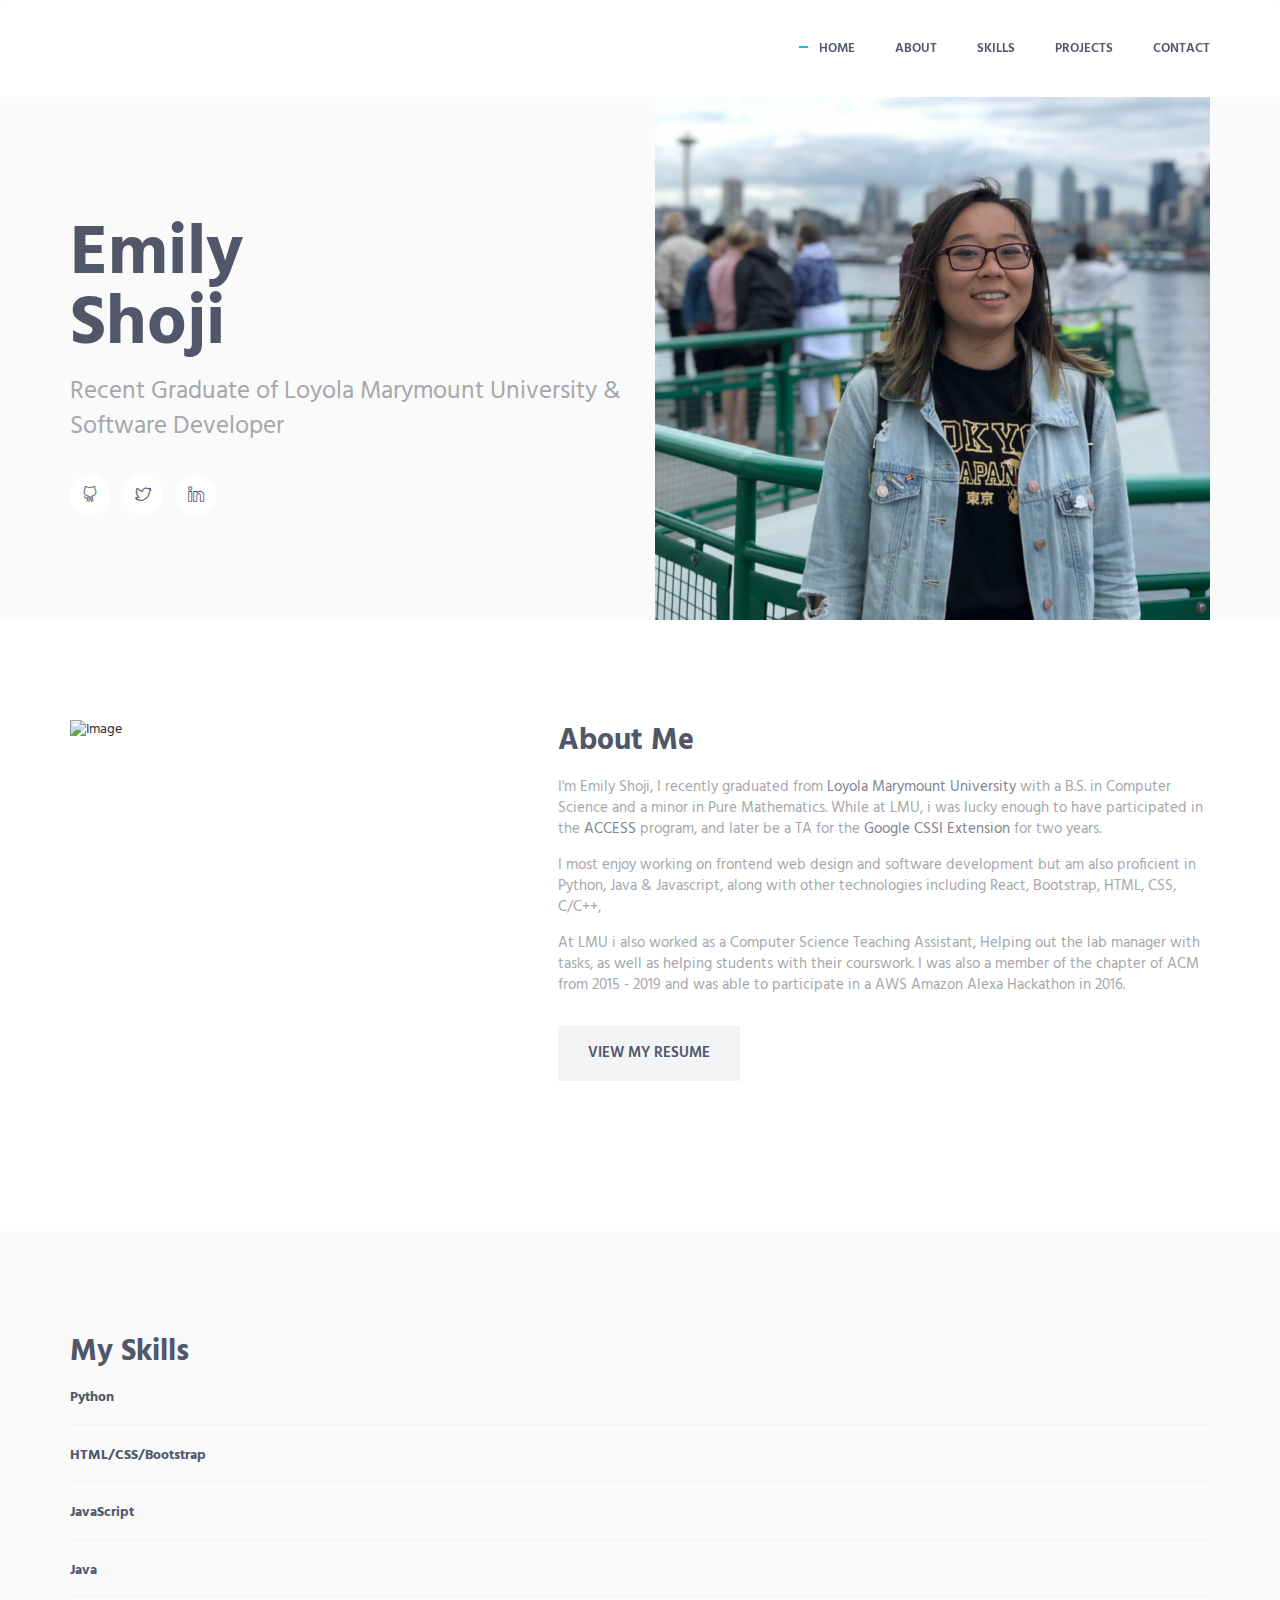
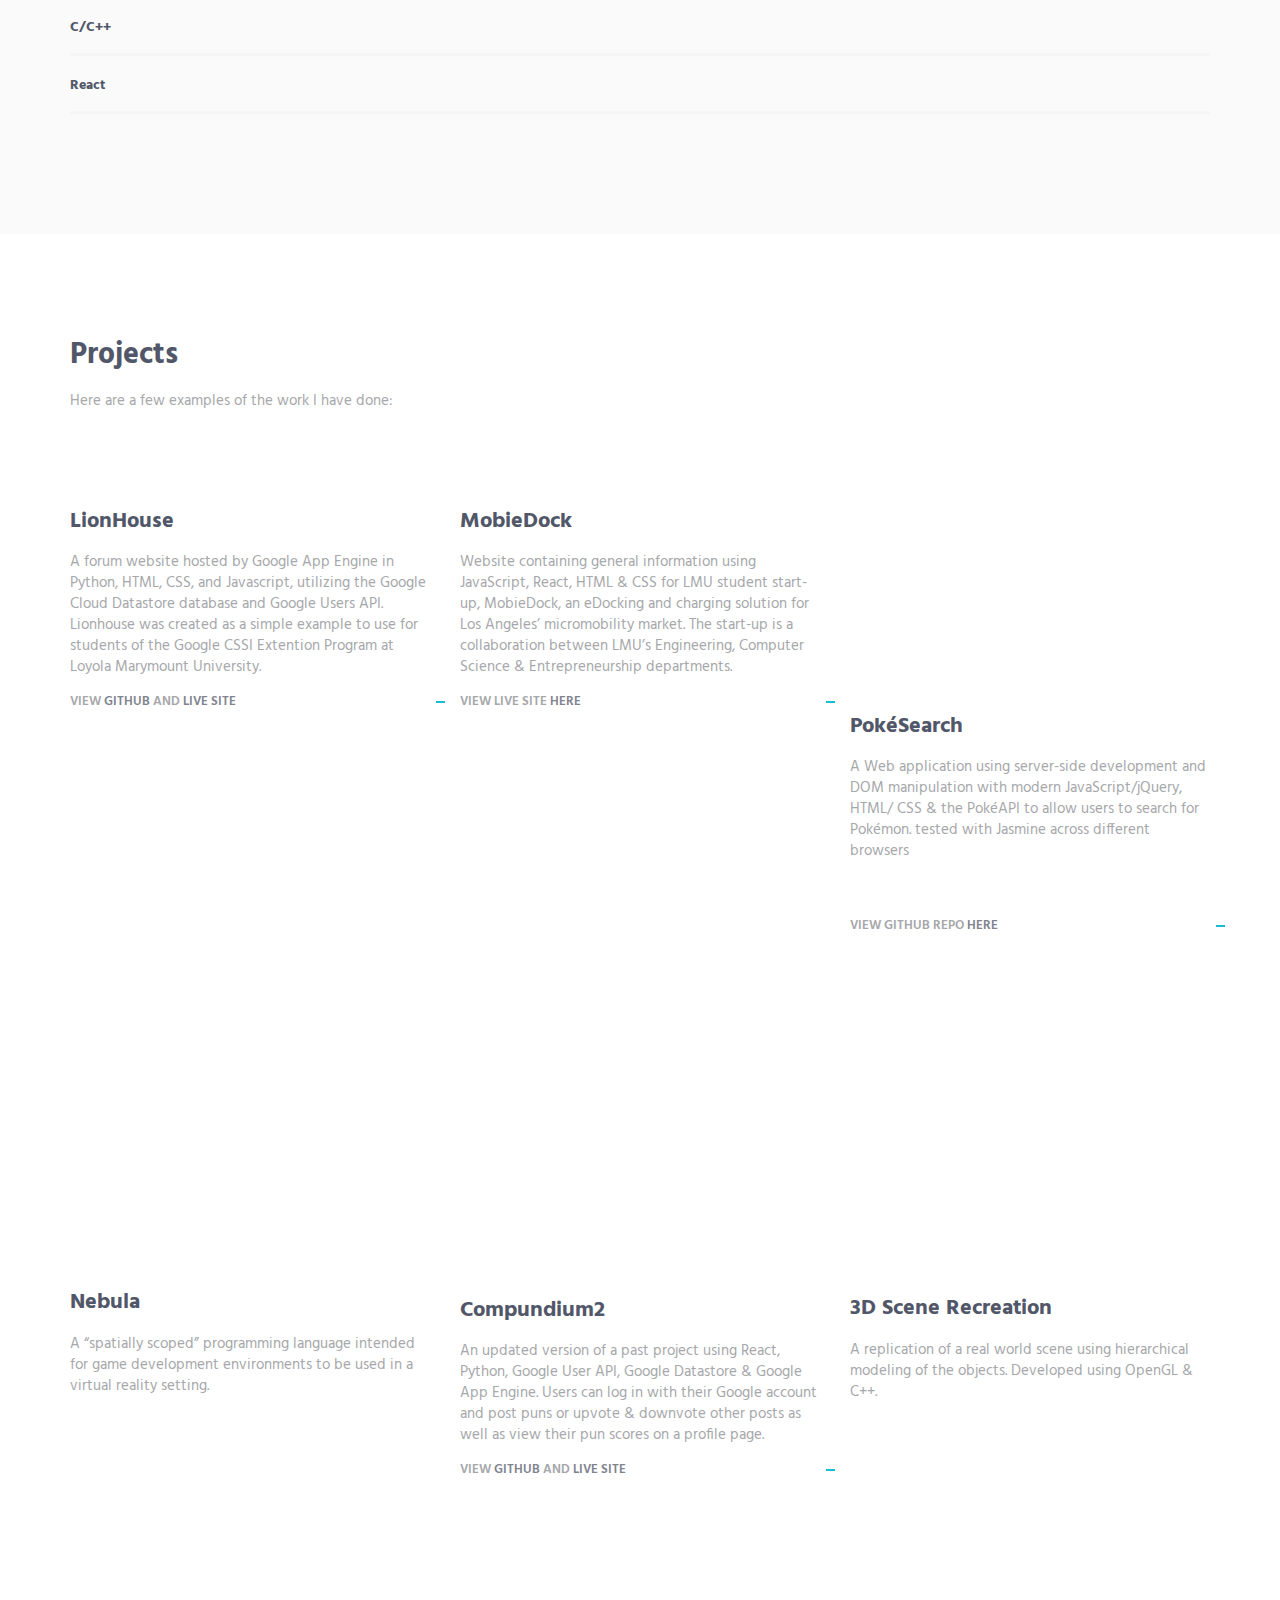
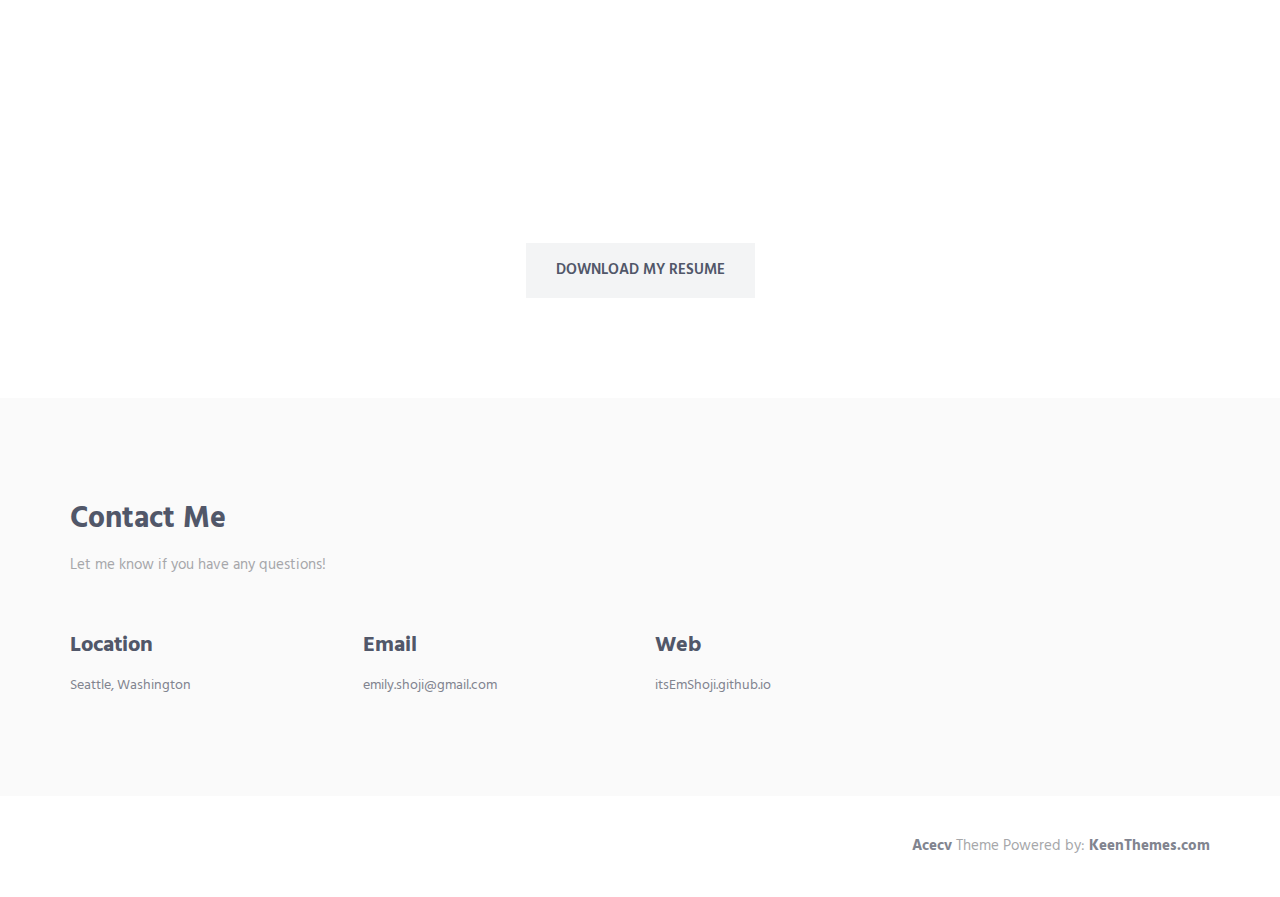
==== index.html @ 00ce8e26 "updates" ====
<!DOCTYPE html>
<!-- ==============================
    Project:        Metronic "Acecv" Frontend Freebie - Responsive HTML Template Based On Twitter Bootstrap 3.3.4
    Version:        1.0
    Author:         KeenThemes
    Primary use:    Corporate, Business Themes.
    Email:          support@keenthemes.com
    Follow:         http://www.twitter.com/keenthemes
    Like:           http://www.facebook.com/keenthemes
    Website:        http://www.keenthemes.com
    Premium:        Premium Metronic Admin Theme: http://themeforest.net/item/metronic-responsive-admin-dashboard-template/4021469?ref=keenthemes
================================== -->
<html lang="en" class="no-js">
    <!-- BEGIN HEAD -->
    <head>
        <meta charset="utf-8"/>
        <title>Emily Shoji</title>
        <meta http-equiv="X-UA-Compatible" content="IE=edge">
        <meta content="width=device-width, initial-scale=1" name="viewport"/>
        <meta content="" name="description"/>
        <meta content="" name="author"/>

        <!-- GLOBAL MANDATORY STYLES -->
        <link href="http://fonts.googleapis.com/css?family=Hind:300,400,500,600,700" rel="stylesheet" type="text/css">
        <link href="vendor/simple-line-icons/css/simple-line-icons.css" rel="stylesheet" type="text/css"/>
        <link href="vendor/bootstrap/css/bootstrap.min.css" rel="stylesheet" type="text/css"/>

        <script src="https://code.jquery.com/jquery-3.3.1.slim.min.js" integrity="sha384-q8i/X+965DzO0rT7abK41JStQIAqVgRVzpbzo5smXKp4YfRvH+8abtTE1Pi6jizo" crossorigin="anonymous"></script>
        <script src="https://cdnjs.cloudflare.com/ajax/libs/popper.js/1.14.7/umd/popper.min.js" integrity="sha384-UO2eT0CpHqdSJQ6hJty5KVphtPhzWj9WO1clHTMGa3JDZwrnQq4sF86dIHNDz0W1" crossorigin="anonymous"></script>
        <script src="https://stackpath.bootstrapcdn.com/bootstrap/4.3.1/js/bootstrap.min.js" integrity="sha384-JjSmVgyd0p3pXB1rRibZUAYoIIy6OrQ6VrjIEaFf/nJGzIxFDsf4x0xIM+B07jRM" crossorigin="anonymous"></script>

        <!-- PAGE LEVEL PLUGIN STYLES -->
        <link href="css/animate.css" rel="stylesheet">
        <link href="vendor/swiper/css/swiper.min.css" rel="stylesheet" type="text/css"/>

        <!-- THEME STYLES -->
        <link href="css/layout.min.css" rel="stylesheet" type="text/css"/>

        <!-- Favicon -->
        <link rel="shortcut icon" href="favicon.ico"/>
    </head>
    <!-- END HEAD -->

    <!-- BODY -->
    <body id="body" data-spy="scroll" data-target=".header">

        <!--========== HEADER ==========-->
        <header class="header navbar-fixed-top">
            <!-- Navbar -->
            <nav class="navbar" role="navigation">
                <div class="container">
                    <!-- Brand and toggle get grouped for better mobile display -->
                    <div class="menu-container js_nav-item">
                        <button type="button" class="navbar-toggle" data-toggle="collapse" data-target=".nav-collapse">
                            <span class="sr-only">Toggle navigation</span>
                            <span class="toggle-icon"></span>
                        </button>

                        <!-- Logo -->
                        <div class="logo">
                            <a class="logo-wrap" href="#body">
                            </a>
                        </div>
                        <!-- End Logo -->
                    </div>

                    <!-- Collect the nav links, forms, and other content for toggling -->
                    <div class="collapse navbar-collapse nav-collapse">
                        <div class="menu-container">
                            <ul class="nav navbar-nav navbar-nav-right">
                                <li class="js_nav-item nav-item"><a class="nav-item-child nav-item-hover" href="#body">Home</a></li>
                                <li class="js_nav-item nav-item"><a class="nav-item-child nav-item-hover" href="#about">About</a></li>
                                <li class="js_nav-item nav-item"><a class="nav-item-child nav-item-hover" href="#experience">Skills</a></li>
                                <li class="js_nav-item nav-item"><a class="nav-item-child nav-item-hover" href="#work">Projects</a></li>
                                <li class="js_nav-item nav-item"><a class="nav-item-child nav-item-hover" href="#contact">Contact</a></li>
                            </ul>
                        </div>
                    </div>
                    <!-- End Navbar Collapse -->
                </div>
            </nav>
            <!-- Navbar -->
        </header>
        <!--========== END HEADER ==========-->

        <!--========== SLIDER ==========-->
        <div class="promo-block">
            <div class="container">
                <div class="row">
                    <div class="col-sm-6 sm-margin-b-60">
                        <div class="margin-b-30">
                            <h1 class="promo-block-title">Emily <br/> Shoji</h1>
                            <p class="promo-block-text">Recent Graduate of Loyola Marymount University & Software Developer</p>
                        </div>
                        <ul class="list-inline">
                            <li><a href="https://github.com/itsEmShoji" class="social-icons"><i class="icon-social-github"></i></a></li>
                            <li><a href="https://twitter.com/itsEmShoji" class="social-icons"><i class="icon-social-twitter"></i></a></li>
                            <li><a href="https://linkedin.com/in/emily-shoji" class="social-icons"><i class="icon-social-linkedin"></i></a></li>
                        </ul>
                    </div>
                    <div class="col-sm-6">
                        <div class="promo-block-img-wrap">
                            <img class="promo-block-img img-responsive" src="img/IMG_3393.jpeg" align="Avatar">
                        </div>
                    </div>
                </div>
                <!--// end row -->
            </div>
        </div>
        <!--========== SLIDER ==========-->

        <!--========== PAGE LAYOUT ==========-->
        <!-- About -->
        <div id="about">
            <div class="container content-lg">
                <div class="row">
                    <div class="col-sm-5 sm-margin-b-60">
                        <img class="full-width img-responsive" src="img/IMG_4955.jpg" alt="Image">
                    </div>
                    <div class="col-sm-7">
                        <div class="section margin-b-50">
                            <div class="margin-b-50">
                                <div class="margin-b-30">
                                    <h2>About Me</h2>
                                    <p>I'm Emily Shoji, I recently graduated from <a href="https://www.lmu.edu/">Loyola Marymount University</a> with a B.S. in Computer Science and a minor in Pure Mathematics. While at LMU, i was lucky enough to have participated in the <a href="https://cse.lmu.edu/centerforstudentsuccess/first-yearlearningcommunities/access/">ACCESS</a> program, and later be a TA for the <a href="https://cse.lmu.edu/centerforstudentsuccess/first-yearlearningcommunities/cssi/">Google CSSI Extension</a> for two years. </p>
                                    <p>I most enjoy working on frontend web design and software development but am also proficient in Python, Java & Javascript, along with other technologies including React, Bootstrap, HTML, CSS, C/C++, </p>
                                    <p>At LMU i also worked as a Computer Science Teaching Assistant, Helping out the lab manager with tasks, as well as helping students with their courswork. I was also a member of the chapter of ACM from 2015 - 2019 and was able to participate in a AWS Amazon Alexa Hackathon in 2016.</p>
                                </div>
                                <a href="/EmilyShojiResume9:29.pdf" class="btn-theme btn-theme-md btn-default-bg text-uppercase">View My Resume</a>
                            </div>
                        </div>
                        <!-- End Progress Box -->
                    </div>
                </div>
                <!--// end row -->
            </div>
        </div>
        <!-- End About -->

        <!-- Experience -->
        <div id="experience">
            <div class="bg-color-sky-light" data-auto-height="true">
                <div class="container content-lg">

                        <h2>My Skills</h2>
                        <!-- Progress Box -->
                        <div class="progress-box">
                            <h5>Python <span class="color-heading pull-right"></span></h5>
                            <div class="progress">
                                <div class="progress-bar bg-color-base" role="progressbar" data-width="96"></div>
                            </div>
                        </div>
                        <div class="progress-box">
                            <h5>HTML/CSS/Bootstrap<span class="color-heading pull-right"></span></h5>
                            <div class="progress">
                                <div class="progress-bar bg-color-base" role="progressbar" data-width="96"></div>
                            </div>
                        </div>
                        <div class="progress-box">
                            <h5>JavaScript <span class="color-heading pull-right"></span></h5>
                            <div class="progress">
                                <div class="progress-bar bg-color-base" role="progressbar" data-width="90"></div>
                            </div>
                        </div>
                        <div class="progress-box">
                            <h5>Java <span class="color-heading pull-right"></span></h5>
                            <div class="progress">
                                <div class="progress-bar bg-color-base" role="progressbar" data-width="85"></div>
                            </div>
                        </div>
                        <div class="progress-box">
                            <h5>C/C++ <span class="color-heading pull-right"></span></h5>
                            <div class="progress">
                                <div class="progress-bar bg-color-base" role="progressbar" data-width="70"></div>
                            </div>
                        </div>
                        <div class="progress-box">
                            <h5>React<span class="color-heading pull-right"></span></h5>
                            <div class="progress">
                                <div class="progress-bar bg-color-base" role="progressbar" data-width="77"></div>
                            </div>
                        </div>
                    <!-- <div class="row row-space-2 margin-b-4">
                        <div class="col-md-3 col-sm-6 md-margin-b-4">
                            <div class="service" data-height="height">
                                <div class="service-element">
                                    <i class="service-icon icon-mustache"></i>
                                </div>
                                <div class="service-info">
                                    <h3>Illustrator</h3>
                                    <p class="margin-b-5">Lorem ipsum dolor amet consectetur ut consequat siad esqudiat dolor</p>
                                </div>
                                <a href="#" class="content-wrapper-link"></a>    
                            </div>
                        </div>
                        <div class="col-md-3 col-sm-6 md-margin-b-4">
                            <div class="service bg-color-base wow zoomIn" data-height="height" data-wow-duration=".3" data-wow-delay=".1s">
                                <div class="service-element">
                                    <i class="service-icon color-white icon-screen-tablet"></i>
                                </div>
                                <div class="service-info">
                                    <h3 class="color-white">Graphic Design</h3>
                                    <p class="color-white margin-b-5">Lorem ipsum dolor amet consectetur ut consequat siad esqudiat dolor</p>
                                </div>
                                <a href="#" class="content-wrapper-link"></a>    
                            </div>
                        </div>
                        <div class="col-md-3 col-sm-6 sm-margin-b-4">
                            <div class="service" data-height="height">
                                <div class="service-element">
                                    <i class="service-icon icon-chemistry"></i>
                                </div>
                                <div class="service-info">
                                    <h3>Photoshop</h3>
                                    <p class="margin-b-5">Lorem ipsum dolor amet consectetur ut consequat siad esqudiat dolor</p>
                                </div>
                                <a href="#" class="content-wrapper-link"></a>    
                            </div>
                        </div>
                        <div class="col-md-3 col-sm-6">
                            <div class="service" data-height="height">
                                <div class="service-element">
                                    <i class="service-icon icon-badge"></i>
                                </div>
                                <div class="service-info">
                                    <h3>Sketch</h3>
                                    <p class="margin-b-5">Lorem ipsum dolor amet consectetur ut consequat siad esqudiat dolor</p>
                                </div>
                                <a href="#" class="content-wrapper-link"></a>    
                            </div>
                        </div>
                    </div> -->
                    <!--// end row -->
                </div>
            </div>
        </div>
        <!-- End Experience -->

        <!-- Work -->
        <div id="work">
            <div class="container content-lg">
                <div class="row margin-b-40">
                    <div class="col-sm-6">
                        <h2>Projects</h2>
                        <p>Here are a few examples of the work I have done:</p>
                    </div>
                </div>
                <!--// end row -->

                <div class="row">
                    <!-- Latest Products -->
                    <div class="col-sm-4 sm-margin-b-50">
                        <div class="margin-b-20">
                            <div class="wow zoomIn" data-wow-duration=".3" data-wow-delay=".1s">
                                <img class="img-responsive" src="img/portfolio/lionhouse1.png" alt="Latest Products Image">
                            </div>
                        </div>
                        <h4><a href="https://lionhouse-lmu.appspot.com/">LionHouse</a> <span class="text-uppercase margin-l-20"></span></h4>
                        <p> A forum website hosted by Google App Engine in Python, HTML, CSS, and Javascript, utilizing the Google Cloud Datastore database and Google Users API. Lionhouse was created as a simple example to use for students of the Google CSSI Extention Program
                                at Loyola Marymount University.</p>
                                <p class="link">View <a href="https://github.com/CapnSquirrel/LionHouse">Github</a> and <a href="https://lionhouse-lmu.appspot.com/">live site</a></p> <br>
                        <!-- <a class="link" href="#">Read More</a> -->
                    </div>
                    <!-- End Latest Products -->

                    <!-- Latest Products -->
                    <div class="col-sm-4 sm-margin-b-50">
                        <div class="margin-b-20">
                            <div class="wow zoomIn" data-wow-duration=".3" data-wow-delay=".1s">
                                <img class="img-responsive" src="img/portfolio/mobiedock.png" alt="Latest Products Image">
                            </div>
                        </div>
                        <h4><a href="https://mobiedock.com">MobieDock</a> <span class="text-uppercase margin-l-20"></span></h4>
                        <p>Website containing general information using JavaScript, React, HTML & CSS for LMU student start-up, MobieDock, an eDocking and charging solution for Los Angeles’ micromobility market. The start-up is a collaboration between LMU’s Engineering, Computer Science & Entrepreneurship departments.</p>
                        <p class="link">View live site<a href="https://mobiedock.com"> here</a></p>
                        <!-- <a class="link" href="#">Read More</a> -->
                    </div>
                    <!-- End Latest Products -->

                    <!-- Latest Products -->
                    <div class="col-sm-4 sm-margin-b-50">
                        <div class="margin-b-20">
                            <div class="wow zoomIn" data-wow-duration=".3" data-wow-delay=".1s">
                                <img class="img-responsive" src="img/portfolio/pokeapi.png" alt="Latest Products Image">
                            </div>
                        </div>
                        <h4><a href="#">PokéSearch</a> <span class="text-uppercase margin-l-20"></span></h4>
                        <p> A Web application using server-side development and DOM manipulation with modern JavaScript/jQuery, HTML/ CSS & the PokéAPI to allow users to search for Pokémon. tested with Jasmine across different browsers</p>
                        <br><br>
                        <p class="link">View Github repo<a href="https://github.com/itsEmShoji/pokeAPI-frontend"> here</a></p> <br>
                        <!-- <a class="link" href="#">Read More</a> -->
                    </div>
                    <!-- End Latest Products -->
                </div>
                <!--// end row -->
                <br>
                <div class="row">
                        <!-- Latest Products -->
                        <div class="col-sm-4 sm-margin-b-50">
                            <div class="margin-b-20">
                                <div class="wow zoomIn" data-wow-duration=".3" data-wow-delay=".1s">
                                    <img class="img-responsive" src="img/portfolio/Nebula-logo-small.png" alt="Latest Products Image" width="700px">
                                </div>
                            </div>
                            <br>
                            <h4><a href="https://nebulalang.github.io/">Nebula</a> <span class="text-uppercase margin-l-20"></span></h4>
                            <p>A “spatially scoped” programming language intended for game development environments to be used in a virtual reality setting.</p>
                            <!-- <a class="link" href="#">Read More</a> -->
                        </div>
                        <!-- End Latest Products -->
                       
                        <!-- Latest Products -->
                        <div class="col-sm-4 sm-margin-b-50">
                            <div class="margin-b-20">
                                <div class="wow zoomIn" data-wow-duration=".3" data-wow-delay=".1s">
                                    <img class="img-responsive" src="img/portfolio/compundium2.png" alt="Latest Products Image">
                                </div>
                            </div>
                            <br><br><br>
                            <h4><a href="https://compundium2.appspot.com/">Compundium2</a> <span class="text-uppercase margin-l-20"></span></h4>
                            <p>An updated version of a past project using React, Python, Google User API, Google Datastore & Google App Engine. Users can log in with their Google account and post puns or upvote & downvote other posts as well as view their pun scores on a profile page.</p>
                            <p class="link">View <a href="https://github.com/itsEmShoji/compundium2.0">Github</a> and <a href="https://compundium2.appspot.com/">live site</a></p> <br>

                            <!-- <a class="link" href="#">Read More</a> -->
                        </div>
                        <!-- End Latest Products -->
    
                        <!-- Latest Products -->
                        <div class="col-sm-4 sm-margin-b-50">
                            <div class="margin-b-20">
                                <div class="wow zoomIn" data-wow-duration=".3" data-wow-delay=".1s">
                                    <img class="img-responsive" src="img/portfolio/OpenGLRoom.gif" alt="Latest Products Image" height="500px">
                                </div>
                            </div>
                            <h4>3D Scene Recreation <span class="text-uppercase margin-l-20"></span></h4>
                            <p>A replication of a real world scene using hierarchical modeling of the objects. Developed using OpenGL & C++.</p>
                            <!-- <a class="link" href="#">Read More</a> -->
                        </div>
                        <!-- End Latest Products -->
                    </div>
                    <!--// end row -->
    

                
            </div>
        </div>
        <!-- End Work -->


        <!-- Promo Banner -->
        <div class="promo-banner parallax-window" data-parallax="scroll" data-image-src="img/koi.jpg">
            <div class="container-sm content-lg">
                <h2 class="promo-banner-title">Currently Job Searching</h2>
                <p class="promo-banner-text">I'm currently searching for a software developer or front-end developer position on the west coast!</p>
                <a href="itsEmShoji.github.io/EmilyShojiResume9:29.pdf" class="btn-theme btn-theme-md btn-default-bg text-uppercase">Download my Resume</a>
              </div>
        </div>
        <!-- End Promo Banner -->
            
        <!-- Contact -->
        <div id="contact">
            <div class="bg-color-sky-light">
                <div class="container content-lg">
                    <div class="row margin-b-40">
                        <div class="col-sm-6">
                           <h2>Contact Me</h2>
                            <p>Let me know if you have any questions!</p>
                        </div>
                    </div>
                    <!--// end row -->

                    <div class="row">
                        <div class="col-md-3 col-xs-6 md-margin-b-30">
                            <h4>Location</h4>
                            <a href="#">Seattle, Washington</a>
                        </div>
                        <div class="col-md-3 col-xs-6">
                            <h4>Email</h4>
                            <a href="mailto:emily.shoji@gmail.com">emily.shoji@gmail.com</a>
                        </div>
                        <div class="col-md-3 col-xs-6">
                            <h4>Web</h4>
                            <a href="https://itsEmShoji.github.io">itsEmShoji.github.io</a>
                        </div>
                    </div>
                    <!--// end row -->
                </div>
            </div>
        </div>
        <!-- End Contact -->
        <!--========== END PAGE LAYOUT ==========-->

        <!--========== FOOTER ==========-->
        <footer class="footer">
            <div class="content container">
                <div class="row">
                    <div class="col-xs-6">
                    </div>
                    <div class="col-xs-6 text-right sm-text-left">
                        <p class="margin-b-0"><a class="fweight-700" href="http://keenthemes.com/preview/acecv/">Acecv</a> Theme Powered by: <a class="fweight-700" href="http://www.keenthemes.com/">KeenThemes.com</a></p>
                    </div>
                </div>
                <!--// end row -->
            </div>
        </footer>
        <!--========== END FOOTER ==========-->

        <!-- Back To Top -->
        <a href="javascript:void(0);" class="js-back-to-top back-to-top">Top</a>

        <!-- JAVASCRIPTS(Load javascripts at bottom, this will reduce page load time) -->
        <!-- CORE PLUGINS -->
        <script src="vendor/jquery.min.js" type="text/javascript"></script>
        <script src="vendor/jquery-migrate.min.js" type="text/javascript"></script>
        <script src="vendor/bootstrap/js/bootstrap.min.js" type="text/javascript"></script>

        <!-- PAGE LEVEL PLUGINS -->
        <script src="vendor/jquery.easing.js" type="text/javascript"></script>
        <script src="vendor/jquery.back-to-top.js" type="text/javascript"></script>
        <script src="vendor/jquery.smooth-scroll.js" type="text/javascript"></script>
        <script src="vendor/jquery.wow.min.js" type="text/javascript"></script>
        <script src="vendor/jquery.parallax.min.js" type="text/javascript"></script>
        <script src="vendor/jquery.appear.js" type="text/javascript"></script>
        <script src="vendor/swiper/js/swiper.jquery.min.js" type="text/javascript"></script>

        <!-- PAGE LEVEL SCRIPTS -->
        <script src="js/layout.min.js" type="text/javascript"></script>
        <script src="js/components/progress-bar.min.js" type="text/javascript"></script>
        <script src="js/components/swiper.min.js" type="text/javascript"></script>
        <script src="js/components/wow.min.js" type="text/javascript"></script>

    </body>
    <!-- END BODY -->
</html>
---- vendor/simple-line-icons/css/simple-line-icons.css ----
@font-face {
  font-family: 'simple-line-icons';
  src: url('../fonts/Simple-Line-Icons.eot?v=2.3.2');
  src: url('../fonts/Simple-Line-Icons.eot?v=2.3.2#iefix') format('embedded-opentype'), url('../fonts/Simple-Line-Icons.woff2?v=2.3.2') format('woff2'), url('../fonts/Simple-Line-Icons.ttf?v=2.3.2') format('truetype'), url('../fonts/Simple-Line-Icons.woff?v=2.3.2') format('woff'), url('../fonts/Simple-Line-Icons.svg?v=2.3.2#simple-line-icons') format('svg');
  font-weight: normal;
  font-style: normal;
}
/*
 Use the following CSS code if you want to have a class per icon.
 Instead of a list of all class selectors, you can use the generic [class*="icon-"] selector, but it's slower:
*/
.icon-user,
.icon-people,
.icon-user-female,
.icon-user-follow,
.icon-user-following,
.icon-user-unfollow,
.icon-login,
.icon-logout,
.icon-emotsmile,
.icon-phone,
.icon-call-end,
.icon-call-in,
.icon-call-out,
.icon-map,
.icon-location-pin,
.icon-direction,
.icon-directions,
.icon-compass,
.icon-layers,
.icon-menu,
.icon-list,
.icon-options-vertical,
.icon-options,
.icon-arrow-down,
.icon-arrow-left,
.icon-arrow-right,
.icon-arrow-up,
.icon-arrow-up-circle,
.icon-arrow-left-circle,
.icon-arrow-right-circle,
.icon-arrow-down-circle,
.icon-check,
.icon-clock,
.icon-plus,
.icon-minus,
.icon-close,
.icon-exclamation,
.icon-organization,
.icon-trophy,
.icon-screen-smartphone,
.icon-screen-desktop,
.icon-plane,
.icon-notebook,
.icon-mustache,
.icon-mouse,
.icon-magnet,
.icon-energy,
.icon-disc,
.icon-cursor,
.icon-cursor-move,
.icon-crop,
.icon-chemistry,
.icon-speedometer,
.icon-shield,
.icon-screen-tablet,
.icon-magic-wand,
.icon-hourglass,
.icon-graduation,
.icon-ghost,
.icon-game-controller,
.icon-fire,
.icon-eyeglass,
.icon-envelope-open,
.icon-envelope-letter,
.icon-bell,
.icon-badge,
.icon-anchor,
.icon-wallet,
.icon-vector,
.icon-speech,
.icon-puzzle,
.icon-printer,
.icon-present,
.icon-playlist,
.icon-pin,
.icon-picture,
.icon-handbag,
.icon-globe-alt,
.icon-globe,
.icon-folder-alt,
.icon-folder,
.icon-film,
.icon-feed,
.icon-drop,
.icon-drawer,
.icon-docs,
.icon-doc,
.icon-diamond,
.icon-cup,
.icon-calculator,
.icon-bubbles,
.icon-briefcase,
.icon-book-open,
.icon-basket-loaded,
.icon-basket,
.icon-bag,
.icon-action-undo,
.icon-action-redo,
.icon-wrench,
.icon-umbrella,
.icon-trash,
.icon-tag,
.icon-support,
.icon-frame,
.icon-size-fullscreen,
.icon-size-actual,
.icon-shuffle,
.icon-share-alt,
.icon-share,
.icon-rocket,
.icon-question,
.icon-pie-chart,
.icon-pencil,
.icon-note,
.icon-loop,
.icon-home,
.icon-grid,
.icon-graph,
.icon-microphone,
.icon-music-tone-alt,
.icon-music-tone,
.icon-earphones-alt,
.icon-earphones,
.icon-equalizer,
.icon-like,
.icon-dislike,
.icon-control-start,
.icon-control-rewind,
.icon-control-play,
.icon-control-pause,
.icon-control-forward,
.icon-control-end,
.icon-volume-1,
.icon-volume-2,
.icon-volume-off,
.icon-calendar,
.icon-bulb,
.icon-chart,
.icon-ban,
.icon-bubble,
.icon-camrecorder,
.icon-camera,
.icon-cloud-download,
.icon-cloud-upload,
.icon-envelope,
.icon-eye,
.icon-flag,
.icon-heart,
.icon-info,
.icon-key,
.icon-link,
.icon-lock,
.icon-lock-open,
.icon-magnifier,
.icon-magnifier-add,
.icon-magnifier-remove,
.icon-paper-clip,
.icon-paper-plane,
.icon-power,
.icon-refresh,
.icon-reload,
.icon-settings,
.icon-star,
.icon-symbol-female,
.icon-symbol-male,
.icon-target,
.icon-credit-card,
.icon-paypal,
.icon-social-tumblr,
.icon-social-twitter,
.icon-social-facebook,
.icon-social-instagram,
.icon-social-linkedin,
.icon-social-pinterest,
.icon-social-github,
.icon-social-google,
.icon-social-reddit,
.icon-social-skype,
.icon-social-dribbble,
.icon-social-behance,
.icon-social-foursqare,
.icon-social-soundcloud,
.icon-social-spotify,
.icon-social-stumbleupon,
.icon-social-youtube,
.icon-social-dropbox {
  font-family: 'simple-line-icons';
  speak: none;
  font-style: normal;
  font-weight: normal;
  font-variant: normal;
  text-transform: none;
  line-height: 1;
  /* Better Font Rendering =========== */
  -webkit-font-smoothing: antialiased;
  -moz-osx-font-smoothing: grayscale;
}
.icon-user:before {
  content: "\e005";
}
.icon-people:before {
  content: "\e001";
}
.icon-user-female:before {
  content: "\e000";
}
.icon-user-follow:before {
  content: "\e002";
}
.icon-user-following:before {
  content: "\e003";
}
.icon-user-unfollow:before {
  content: "\e004";
}
.icon-login:before {
  content: "\e066";
}
.icon-logout:before {
  content: "\e065";
}
.icon-emotsmile:before {
  content: "\e021";
}
.icon-phone:before {
  content: "\e600";
}
.icon-call-end:before {
  content: "\e048";
}
.icon-call-in:before {
  content: "\e047";
}
.icon-call-out:before {
  content: "\e046";
}
.icon-map:before {
  content: "\e033";
}
.icon-location-pin:before {
  content: "\e096";
}
.icon-direction:before {
  content: "\e042";
}
.icon-directions:before {
  content: "\e041";
}
.icon-compass:before {
  content: "\e045";
}
.icon-layers:before {
  content: "\e034";
}
.icon-menu:before {
  content: "\e601";
}
.icon-list:before {
  content: "\e067";
}
.icon-options-vertical:before {
  content: "\e602";
}
.icon-options:before {
  content: "\e603";
}
.icon-arrow-down:before {
  content: "\e604";
}
.icon-arrow-left:before {
  content: "\e605";
}
.icon-arrow-right:before {
  content: "\e606";
}
.icon-arrow-up:before {
  content: "\e607";
}
.icon-arrow-up-circle:before {
  content: "\e078";
}
.icon-arrow-left-circle:before {
  content: "\e07a";
}
.icon-arrow-right-circle:before {
  content: "\e079";
}
.icon-arrow-down-circle:before {
  content: "\e07b";
}
.icon-check:before {
  content: "\e080";
}
.icon-clock:before {
  content: "\e081";
}
.icon-plus:before {
  content: "\e095";
}
.icon-minus:before {
  content: "\e615";
}
.icon-close:before {
  content: "\e082";
}
.icon-exclamation:before {
  content: "\e617";
}
.icon-organization:before {
  content: "\e616";
}
.icon-trophy:before {
  content: "\e006";
}
.icon-screen-smartphone:before {
  content: "\e010";
}
.icon-screen-desktop:before {
  content: "\e011";
}
.icon-plane:before {
  content: "\e012";
}
.icon-notebook:before {
  content: "\e013";
}
.icon-mustache:before {
  content: "\e014";
}
.icon-mouse:before {
  content: "\e015";
}
.icon-magnet:before {
  content: "\e016";
}
.icon-energy:before {
  content: "\e020";
}
.icon-disc:before {
  content: "\e022";
}
.icon-cursor:before {
  content: "\e06e";
}
.icon-cursor-move:before {
  content: "\e023";
}
.icon-crop:before {
  content: "\e024";
}
.icon-chemistry:before {
  content: "\e026";
}
.icon-speedometer:before {
  content: "\e007";
}
.icon-shield:before {
  content: "\e00e";
}
.icon-screen-tablet:before {
  content: "\e00f";
}
.icon-magic-wand:before {
  content: "\e017";
}
.icon-hourglass:before {
  content: "\e018";
}
.icon-graduation:before {
  content: "\e019";
}
.icon-ghost:before {
  content: "\e01a";
}
.icon-game-controller:before {
  content: "\e01b";
}
.icon-fire:before {
  content: "\e01c";
}
.icon-eyeglass:before {
  content: "\e01d";
}
.icon-envelope-open:before {
  content: "\e01e";
}
.icon-envelope-letter:before {
  content: "\e01f";
}
.icon-bell:before {
  content: "\e027";
}
.icon-badge:before {
  content: "\e028";
}
.icon-anchor:before {
  content: "\e029";
}
.icon-wallet:before {
  content: "\e02a";
}
.icon-vector:before {
  content: "\e02b";
}
.icon-speech:before {
  content: "\e02c";
}
.icon-puzzle:before {
  content: "\e02d";
}
.icon-printer:before {
  content: "\e02e";
}
.icon-present:before {
  content: "\e02f";
}
.icon-playlist:before {
  content: "\e030";
}
.icon-pin:before {
  content: "\e031";
}
.icon-picture:before {
  content: "\e032";
}
.icon-handbag:before {
  content: "\e035";
}
.icon-globe-alt:before {
  content: "\e036";
}
.icon-globe:before {
  content: "\e037";
}
.icon-folder-alt:before {
  content: "\e039";
}
.icon-folder:before {
  content: "\e089";
}
.icon-film:before {
  content: "\e03a";
}
.icon-feed:before {
  content: "\e03b";
}
.icon-drop:before {
  content: "\e03e";
}
.icon-drawer:before {
  content: "\e03f";
}
.icon-docs:before {
  content: "\e040";
}
.icon-doc:before {
  content: "\e085";
}
.icon-diamond:before {
  content: "\e043";
}
.icon-cup:before {
  content: "\e044";
}
.icon-calculator:before {
  content: "\e049";
}
.icon-bubbles:before {
  content: "\e04a";
}
.icon-briefcase:before {
  content: "\e04b";
}
.icon-book-open:before {
  content: "\e04c";
}
.icon-basket-loaded:before {
  content: "\e04d";
}
.icon-basket:before {
  content: "\e04e";
}
.icon-bag:before {
  content: "\e04f";
}
.icon-action-undo:before {
  content: "\e050";
}
.icon-action-redo:before {
  content: "\e051";
}
.icon-wrench:before {
  content: "\e052";
}
.icon-umbrella:before {
  content: "\e053";
}
.icon-trash:before {
  content: "\e054";
}
.icon-tag:before {
  content: "\e055";
}
.icon-support:before {
  content: "\e056";
}
.icon-frame:before {
  content: "\e038";
}
.icon-size-fullscreen:before {
  content: "\e057";
}
.icon-size-actual:before {
  content: "\e058";
}
.icon-shuffle:before {
  content: "\e059";
}
.icon-share-alt:before {
  content: "\e05a";
}
.icon-share:before {
  content: "\e05b";
}
.icon-rocket:before {
  content: "\e05c";
}
.icon-question:before {
  content: "\e05d";
}
.icon-pie-chart:before {
  content: "\e05e";
}
.icon-pencil:before {
  content: "\e05f";
}
.icon-note:before {
  content: "\e060";
}
.icon-loop:before {
  content: "\e064";
}
.icon-home:before {
  content: "\e069";
}
.icon-grid:before {
  content: "\e06a";
}
.icon-graph:before {
  content: "\e06b";
}
.icon-microphone:before {
  content: "\e063";
}
.icon-music-tone-alt:before {
  content: "\e061";
}
.icon-music-tone:before {
  content: "\e062";
}
.icon-earphones-alt:before {
  content: "\e03c";
}
.icon-earphones:before {
  content: "\e03d";
}
.icon-equalizer:before {
  content: "\e06c";
}
.icon-like:before {
  content: "\e068";
}
.icon-dislike:before {
  content: "\e06d";
}
.icon-control-start:before {
  content: "\e06f";
}
.icon-control-rewind:before {
  content: "\e070";
}
.icon-control-play:before {
  content: "\e071";
}
.icon-control-pause:before {
  content: "\e072";
}
.icon-control-forward:before {
  content: "\e073";
}
.icon-control-end:before {
  content: "\e074";
}
.icon-volume-1:before {
  content: "\e09f";
}
.icon-volume-2:before {
  content: "\e0a0";
}
.icon-volume-off:before {
  content: "\e0a1";
}
.icon-calendar:before {
  content: "\e075";
}
.icon-bulb:before {
  content: "\e076";
}
.icon-chart:before {
  content: "\e077";
}
.icon-ban:before {
  content: "\e07c";
}
.icon-bubble:before {
  content: "\e07d";
}
.icon-camrecorder:before {
  content: "\e07e";
}
.icon-camera:before {
  content: "\e07f";
}
.icon-cloud-download:before {
  content: "\e083";
}
.icon-cloud-upload:before {
  content: "\e084";
}
.icon-envelope:before {
  content: "\e086";
}
.icon-eye:before {
  content: "\e087";
}
.icon-flag:before {
  content: "\e088";
}
.icon-heart:before {
  content: "\e08a";
}
.icon-info:before {
  content: "\e08b";
}
.icon-key:before {
  content: "\e08c";
}
.icon-link:before {
  content: "\e08d";
}
.icon-lock:before {
  content: "\e08e";
}
.icon-lock-open:before {
  content: "\e08f";
}
.icon-magnifier:before {
  content: "\e090";
}
.icon-magnifier-add:before {
  content: "\e091";
}
.icon-magnifier-remove:before {
  content: "\e092";
}
.icon-paper-clip:before {
  content: "\e093";
}
.icon-paper-plane:before {
  content: "\e094";
}
.icon-power:before {
  content: "\e097";
}
.icon-refresh:before {
  content: "\e098";
}
.icon-reload:before {
  content: "\e099";
}
.icon-settings:before {
  content: "\e09a";
}
.icon-star:before {
  content: "\e09b";
}
.icon-symbol-female:before {
  content: "\e09c";
}
.icon-symbol-male:before {
  content: "\e09d";
}
.icon-target:before {
  content: "\e09e";
}
.icon-credit-card:before {
  content: "\e025";
}
.icon-paypal:before {
  content: "\e608";
}
.icon-social-tumblr:before {
  content: "\e00a";
}
.icon-social-twitter:before {
  content: "\e009";
}
.icon-social-facebook:before {
  content: "\e00b";
}
.icon-social-instagram:before {
  content: "\e609";
}
.icon-social-linkedin:before {
  content: "\e60a";
}
.icon-social-pinterest:before {
  content: "\e60b";
}
.icon-social-github:before {
  content: "\e60c";
}
.icon-social-google:before {
  content: "\e60d";
}
.icon-social-reddit:before {
  content: "\e60e";
}
.icon-social-skype:before {
  content: "\e60f";
}
.icon-social-dribbble:before {
  content: "\e00d";
}
.icon-social-behance:before {
  content: "\e610";
}
.icon-social-foursqare:before {
  content: "\e611";
}
.icon-social-soundcloud:before {
  content: "\e612";
}
.icon-social-spotify:before {
  content: "\e613";
}
.icon-social-stumbleupon:before {
  content: "\e614";
}
.icon-social-youtube:before {
  content: "\e008";
}
.icon-social-dropbox:before {
  content: "\e00c";
}
---- css/layout.min.css ----
.link,body{position:relative}h1,h2,h3,h4,h5,h6,p{line-height:1.4;font-family:Hind,sans-serif}.btn-theme.active.focus,.btn-theme.active:focus,.btn-theme.focus,.btn-theme:active.focus,.btn-theme:active:focus,.btn-theme:focus,:active,:focus,a,a:active,a:focus,a:hover{outline:0}.header .nav-item-child,.link,a,body,em,h1,h2,h3,h4,h5,h6,li,li a,p,span{font-family:Hind,sans-serif}.back-to-top,.header .nav-item-child,.link{text-transform:uppercase}.back-to-top:focus,.back-to-top:hover,.btn-theme.focus,.btn-theme:focus,.btn-theme:hover,.content-wrapper-link,.header .logo-wrap:focus,.header .logo-wrap:hover,a:active,a:focus,a:hover,h1>a:focus,h2>a:focus,h3>a:focus,h4>a:focus,h5>a:focus,h6>a:focus{text-decoration:none}html{overflow-x:hidden}body,html,html a{-webkit-font-smoothing:antialiased}p{font-size:15px;font-weight:400;color:#a6a7aa;margin-bottom:15px}em,li,li a{font-size:16px;font-weight:500;color:#515769}a{color:#81848f}a:active,a:focus,a:hover{color:#999caa}.link{font-size:13px;font-weight:600}.link:after{position:absolute;top:8px;right:-15px;width:9px;height:2px;background:#17bed2;content:" "}span{font-size:14px;font-weight:400;color:#bfc1c7}h1,h2,h3,h4,h5,h6{font-weight:700;color:#515769;margin:0 0 15px}h1>a,h2>a,h3>a,h4>a,h5>a,h6>a{color:#515769}h1>a:hover,h2>a:hover,h3>a:hover,h4>a:hover,h5>a:hover,h6>a:hover{color:#999caa;text-decoration:none}h1{font-size:40px}h2{font-size:30px}h3,h4{font-size:22px}::selection{color:#fff;background:#17bed2;text-shadow:none}::-webkit-selection{color:#fff;background:#17bed2;text-shadow:none}::-moz-selection{color:#fff;background:#17bed2;text-shadow:none}.section-seperator{border-bottom:1px solid #edf0f2}.content-wrapper-link{position:absolute;top:0;left:0;right:0;bottom:0;display:block;z-index:3}.btn-icon,.btn-theme,.promo-block{position:relative}.btn-theme,.social-icons{display:inline-block;vertical-align:middle;text-align:center}.btn-theme{line-height:1;background-image:none;border-style:solid;white-space:nowrap;-ms-touch-action:manipulation;touch-action:manipulation;cursor:pointer;-webkit-user-select:none;-moz-user-select:none;-ms-user-select:none;user-select:none}.btn-theme:hover{transition-duration:.3s;transition-property:all;transition-timing-function:cubic-bezier(.7,1,.7,1)}.btn-theme.active,.btn-theme:active{background-image:none;outline:0}.btn-theme.disabled,.btn-theme[disabled],fieldset[disabled] .btn-theme{cursor:not-allowed;box-shadow:none;opacity:.65;pointer-events:none}.btn-icon{top:1px;margin-right:10px}.btn-white-bg{color:#515769;background:#fff;border-color:transparent;border-width:0}.btn-white-bg.focus,.btn-white-bg:focus,.btn-white-bg:hover{color:#fff;background:#17bed2;border-color:transparent}.btn-white-brd{color:#fff;background:0 0;border-color:#fff;border-width:2px}.btn-white-brd.focus,.btn-white-brd:focus,.btn-white-brd:hover{color:#515769;background:#fff;border-color:#fff}.btn-default-bg{color:#515769;background:#f3f4f5;border-color:transparent;border-width:0}.btn-default-bg.focus,.btn-default-bg:focus,.btn-default-bg:hover{color:#fff;background:#17bed2;border-color:transparent}.btn-theme-sm{font-size:13px;font-weight:600;padding:15px 40px}.btn-theme-md{font-size:15px;font-weight:600;padding:20px 30px}.progress-box .progress{box-shadow:none;height:3px}.progress-box .progress-bar{transition-duration:2s;transition-property:all;transition-timing-function:cubic-bezier(.7,1,.7,1)}.header .navbar,.header .navbar-toggle .toggle-icon,.service .service-element,.service .service-info,.service:hover .service-element,.service:hover .service-info,.social-icons,.social-icons:hover{transition-duration:.3s;transition-property:all;transition-timing-function:cubic-bezier(.7,1,.7,1)}.social-icons{width:40px;height:40px;font-size:16px;color:#515769;background:#fff;border-radius:50%;padding:11px}.social-icons:hover{color:#fff;background:#515769}.promo-banner{text-align:center}.promo-banner .promo-banner-title{font-size:50px;color:#fff}.promo-banner .promo-banner-text{font-size:20px;color:#fff;opacity:.8}.promo-block{background:#fafafa;padding-top:220px}.promo-block .promo-block-title{font-size:70px;line-height:1}@media (max-width:480px){.promo-block .promo-block-title{font-size:50px}}.promo-block .promo-block-text{font-size:25px}.promo-block .promo-block-img-wrap{position:relative;height:400px}.promo-block .promo-block-img{position:absolute;right:0;bottom:0}@media (max-width:768px){.promo-block{text-align:center;padding-top:170px}.promo-block .promo-block-img-wrap{height:auto}.promo-block .promo-block-img{position:relative;margin-left:auto;margin-right:auto}}.service{background:#fff;padding:30px}.service .service-element,.service .service-info{-webkit-transform:translate3d(0,0,0);-moz-transform:translate3d(0,0,0);transform:translate3d(0,0,0)}.service .service-icon{display:block;font-size:30px;color:#999caa;margin-bottom:30px}.service:hover .service-element{opacity:0;-webkit-transform:translate3d(0,-100%,0);-moz-transform:translate3d(0,-100%,0);transform:translate3d(0,-100%,0)}.service:hover .service-info{-webkit-transform:translate3d(0,-30%,0);-moz-transform:translate3d(0,-30%,0);transform:translate3d(0,-30%,0)}.footer .footer-logo{width:76px;height:auto}.navbar-fixed-top .navbar-collapse{max-height:100%}.header .navbar{background:#fff;margin-bottom:0;border-bottom:1px solid rgba(255,255,255,.2)}.header .navbar-toggle{width:25px;height:25px;border:none;padding:0;margin:35px 0}.header .navbar-toggle .toggle-icon{position:relative;width:21px;height:1px;display:inline-block;background:#515769}.header .navbar-toggle .toggle-icon:after,.header .navbar-toggle .toggle-icon:before{position:absolute;left:0;background:#515769;content:" "}.header .navbar-toggle:hover .toggle-icon,.header .navbar-toggle:hover .toggle-icon:after,.header .navbar-toggle:hover .toggle-icon:before{background:#17bed2;transition-duration:.3s;transition-property:all;transition-timing-function:cubic-bezier(.7,1,.7,1)}.header .navbar-toggle .toggle-icon:before{width:10px;height:1px;bottom:10px;-webkit-transform:rotate(0);-moz-transform:rotate(0);transform:rotate(0);transition-duration:.3s;transition-property:all;transition-timing-function:cubic-bezier(.7,1,.7,1)}.header .navbar-toggle .toggle-icon:after{width:16px;height:1px;top:-5px;-webkit-transform:rotate(0);-moz-transform:rotate(0);transform:rotate(0);transition-duration:.3s;transition-property:all;transition-timing-function:cubic-bezier(.7,1,.7,1)}.header .navbar-toggle:hover .toggle-icon:after,.header .navbar-toggle:hover .toggle-icon:before{width:21px;height:1px}.header .navbar-toggle:hover .toggle-icon.is-clicked{background:rgba(81,87,105,0)}.header .logo{width:100px;height:100px;float:left;max-height:95px;line-height:65px}.header .logo-wrap{display:inline-block;padding:15px 0}.header .logo-img{display:inline-block;width:76px;height:auto;max-width:100%;max-height:100%;vertical-align:middle}.header .nav-item,.header .nav-item-child{display:block;position:relative}.header .navbar-nav{padding-left:0;margin-bottom:0;list-style:none}.header .nav-item:last-child .nav-item-child{padding-right:0}.header .nav-item.active .nav-item-hover:after,.header .nav-item:hover .nav-item-hover:after{opacity:1;transition-duration:.4s;transition-property:all;transition-timing-function:cubic-bezier(.7,1,.7,1)}.header .nav-item-child{font-size:13px;font-weight:600;color:#515769;line-height:55px;padding:20px;transition-duration:.3s;transition-property:all;transition-timing-function:cubic-bezier(.7,1,.7,1)}.header .nav-item-child:focus,.header .nav-item-child:hover{background:inherit}.header .nav-item-hover{position:relative}.header .nav-item-hover:after{position:absolute;top:45px;left:0;width:9px;height:2px;background:#17bed2;opacity:0;content:" ";transition-duration:.4s;transition-property:all;transition-timing-function:cubic-bezier(.7,1,.7,1)}@media (max-width:991px){.header{background:#fff}.header .navbar-toggle{display:block}.header .navbar-collapse.collapse{display:none!important}.header .navbar-collapse.collapse.in{display:block!important}.header .nav-collapse{padding-left:0;padding-right:0}.header .navbar-nav{margin:0;float:none}.header .navbar-nav .nav-item{float:none}.header .menu-container:after,.header .menu-container:before{content:" ";display:table}.header .menu-container:after{clear:both}.header .nav-item-child{color:#515769;line-height:1.4;padding:12px 12px 12px 15px}.header .nav-item-hover:after{position:absolute;top:19px}}@media (max-width:767px){.header .menu-container{padding-left:15px;padding-right:15px;margin-left:0;margin-right:0}.header .navbar>.container,.header .navbar>.container>.nav-collapse{padding-left:0;padding-right:0;margin-left:0;margin-right:0}.header .navbar>.container{width:auto}}@media (min-width:992px){.header .navbar-nav-right{float:right}.page-on-scroll .header .nav-item-child,.page-on-scroll .header .navbar{transition-duration:.3s;transition-property:all;transition-timing-function:cubic-bezier(.7,1,.7,1)}.page-on-scroll .header .navbar{background:#fff;border-bottom-color:#f0f0f0}.page-on-scroll .header .nav-item-child{color:#515769}}.back-to-top,.back-to-top:hover{color:#fff;transition-property:all;transition-timing-function:cubic-bezier(.7,1,.7,1)}.back-to-top{position:fixed;right:10px;bottom:10px;display:inline-block;z-index:9;width:40px;height:40px;font-size:11px;font-weight:400;text-align:center;line-height:3;letter-spacing:1px;background:#515769;border-radius:3px;visibility:hidden;opacity:0;padding:5px;-webkit-transform:translate3d(0,50px,0);-moz-transform:translate3d(0,50px,0);transform:translate3d(0,50px,0);transition-duration:.3s}.back-to-top:hover{transition-duration:.3s}.back-to-top.back-to-top-is-visible{visibility:visible;opacity:.6;-webkit-transform:translate3d(0,0,0);-moz-transform:translate3d(0,0,0);transform:translate3d(0,0,0);transition-duration:.3s;transition-property:all;transition-timing-function:cubic-bezier(.7,1,.7,1)}.back-to-top.back-to-top-is-visible:hover{opacity:1;transition-duration:.3s;transition-property:all;transition-timing-function:cubic-bezier(.7,1,.7,1)}.back-to-top.back-to-top-fade-out{opacity:.4}.back-to-top.back-to-top-fade-out:hover{opacity:1;transition-duration:.3s;transition-property:all;transition-timing-function:cubic-bezier(.7,1,.7,1)}.swiper-clients-img,.swiper-clients-img:hover{transition-duration:.2s;transition-property:all;transition-timing-function:cubic-bezier(.7,1,.7,1)}.swiper-slider{position:relative;width:100%;height:100%;overflow:hidden}.swiper-clients-img{display:block;width:130px;height:auto;margin:0 auto;opacity:1;cursor:pointer}.container-full-width:after,.container-full-width:before,.container-sm:after,.container-sm:before{content:" ";display:table}.swiper-clients-img:hover{opacity:.8}.color-base{color:#17bed2!important}.color-white{color:#fff!important}.color-heading{color:#515769!important}.color-subtitle{color:#a6a7aa!important}.color-link{color:#81848f!important}.color-link-hover{color:#999caa!important}.color-sky-light{color:#fafafa!important}.bg-color-base{background:#17bed2!important}.bg-color-white{background:#fff!important}.bg-color-heading{background:#515769!important}.bg-color-subtitle{background:#a6a7aa!important}.bg-color-link{background:#81848f!important}.bg-color-link-hover{background:#999caa!important}.bg-color-sky-light{background:#fafafa!important}.row-space-2{margin-right:-2px;margin-left:-2px}.container-full-width,.container-sm{margin-right:auto;margin-left:auto}.row-space-2>[class*=col-]{padding-left:2px;padding-right:2px}.container-full-width:after{clear:both}.container-sm{padding-right:15px;padding-left:15px}.container-sm:after{clear:both}@media (min-width:768px){.container-sm{width:750px}}@media (min-width:1200px){.container-sm{width:970px}}.content{padding-top:40px;padding-bottom:40px}.content-sm{padding-top:60px;padding-bottom:60px}.content-md{padding-top:80px;padding-bottom:80px}.content-lg{padding-top:100px;padding-bottom:100px}.full-width{width:100%;height:auto}.fweight-300{font-weight:300!important}.fweight-400{font-weight:400!important}.fweight-500{font-weight:500!important}.fweight-600{font-weight:600!important}.fweight-700{font-weight:700!important}.margin-l-0{margin-left:0!important}.margin-l-5{margin-left:5px!important}.margin-l-10{margin-left:10px!important}.margin-l-20{margin-left:20px!important}.margin-r-0{margin-right:0!important}.margin-r-5{margin-right:5px!important}.margin-r-10{margin-right:10px!important}.margin-r-20{margin-right:20px!important}.margin-t-0{margin-top:0!important}.margin-t-5{margin-top:5px!important}.margin-t-10{margin-top:10px!important}.margin-t-20{margin-top:20px!important}.margin-t-30{margin-top:30px!important}.margin-t-40{margin-top:40px!important}.margin-t-50{margin-top:50px!important}.margin-t-60{margin-top:60px!important}.margin-b-0{margin-bottom:0!important}.margin-b-4{margin-bottom:4px!important}.margin-b-5{margin-bottom:5px!important}.margin-b-10{margin-bottom:10px!important}.margin-b-20{margin-bottom:20px!important}.margin-b-30{margin-bottom:30px!important}.margin-b-40{margin-bottom:40px!important}.margin-b-50{margin-bottom:50px!important}.margin-b-60{margin-bottom:60px!important}.margin-b-70{margin-bottom:70px!important}.margin-b-80{margin-bottom:80px!important}.margin-b-90{margin-bottom:90px!important}.margin-b-100{margin-bottom:100px!important}.height-100{height:100px!important}.height-200{height:200px!important}.height-300{height:300px!important}.height-400{height:400px!important}.height-500{height:500px!important}@media (max-width:992px){.md-margin-b-0{margin-bottom:0!important}.md-margin-b-4{margin-bottom:4px!important}.md-margin-b-5{margin-bottom:5px!important}.md-margin-b-10{margin-bottom:10px!important}.md-margin-b-20{margin-bottom:20px!important}.md-margin-b-30{margin-bottom:30px!important}.md-margin-b-40{margin-bottom:40px!important}.md-margin-b-50{margin-bottom:50px!important}.md-margin-b-60{margin-bottom:60px!important}.md-margin-b-70{margin-bottom:70px!important}.md-margin-b-80{margin-bottom:80px!important}.md-margin-b-90{margin-bottom:90px!important}.md-margin-b-100{margin-bottom:100px!important}.md-text-center{text-align:center}.md-text-left{text-align:left}.md-text-right{text-align:right}}@media (max-width:768px){.sm-margin-b-0{margin-bottom:0!important}.sm-margin-b-4{margin-bottom:4px!important}.sm-margin-b-5{margin-bottom:5px!important}.sm-margin-b-10{margin-bottom:10px!important}.sm-margin-b-20{margin-bottom:20px!important}.sm-margin-b-30{margin-bottom:30px!important}.sm-margin-b-40{margin-bottom:40px!important}.sm-margin-b-50{margin-bottom:50px!important}.sm-margin-b-60{margin-bottom:60px!important}.sm-margin-b-70{margin-bottom:70px!important}.sm-margin-b-80{margin-bottom:80px!important}.sm-margin-b-90{margin-bottom:90px!important}.sm-margin-b-100{margin-bottom:100px!important}.sm-text-center{text-align:center}.sm-text-left{text-align:left}.sm-text-right{text-align:right}}@media (max-width:480px){.xs-margin-b-0{margin-bottom:0!important}.xs-margin-b-4{margin-bottom:4px!important}.xs-margin-b-5{margin-bottom:5px!important}.xs-margin-b-10{margin-bottom:10px!important}.xs-margin-b-20{margin-bottom:20px!important}.xs-margin-b-30{margin-bottom:30px!important}.xs-margin-b-40{margin-bottom:40px!important}.xs-margin-b-50{margin-bottom:50px!important}.xs-margin-b-60{margin-bottom:60px!important}.xs-margin-b-70{margin-bottom:70px!important}.xs-margin-b-80{margin-bottom:80px!important}.xs-margin-b-90{margin-bottom:90px!important}.xs-margin-b-100{margin-bottom:100px!important}.xs-text-center{text-align:center}.xs-text-left{text-align:left}.xs-text-right{text-align:right}}
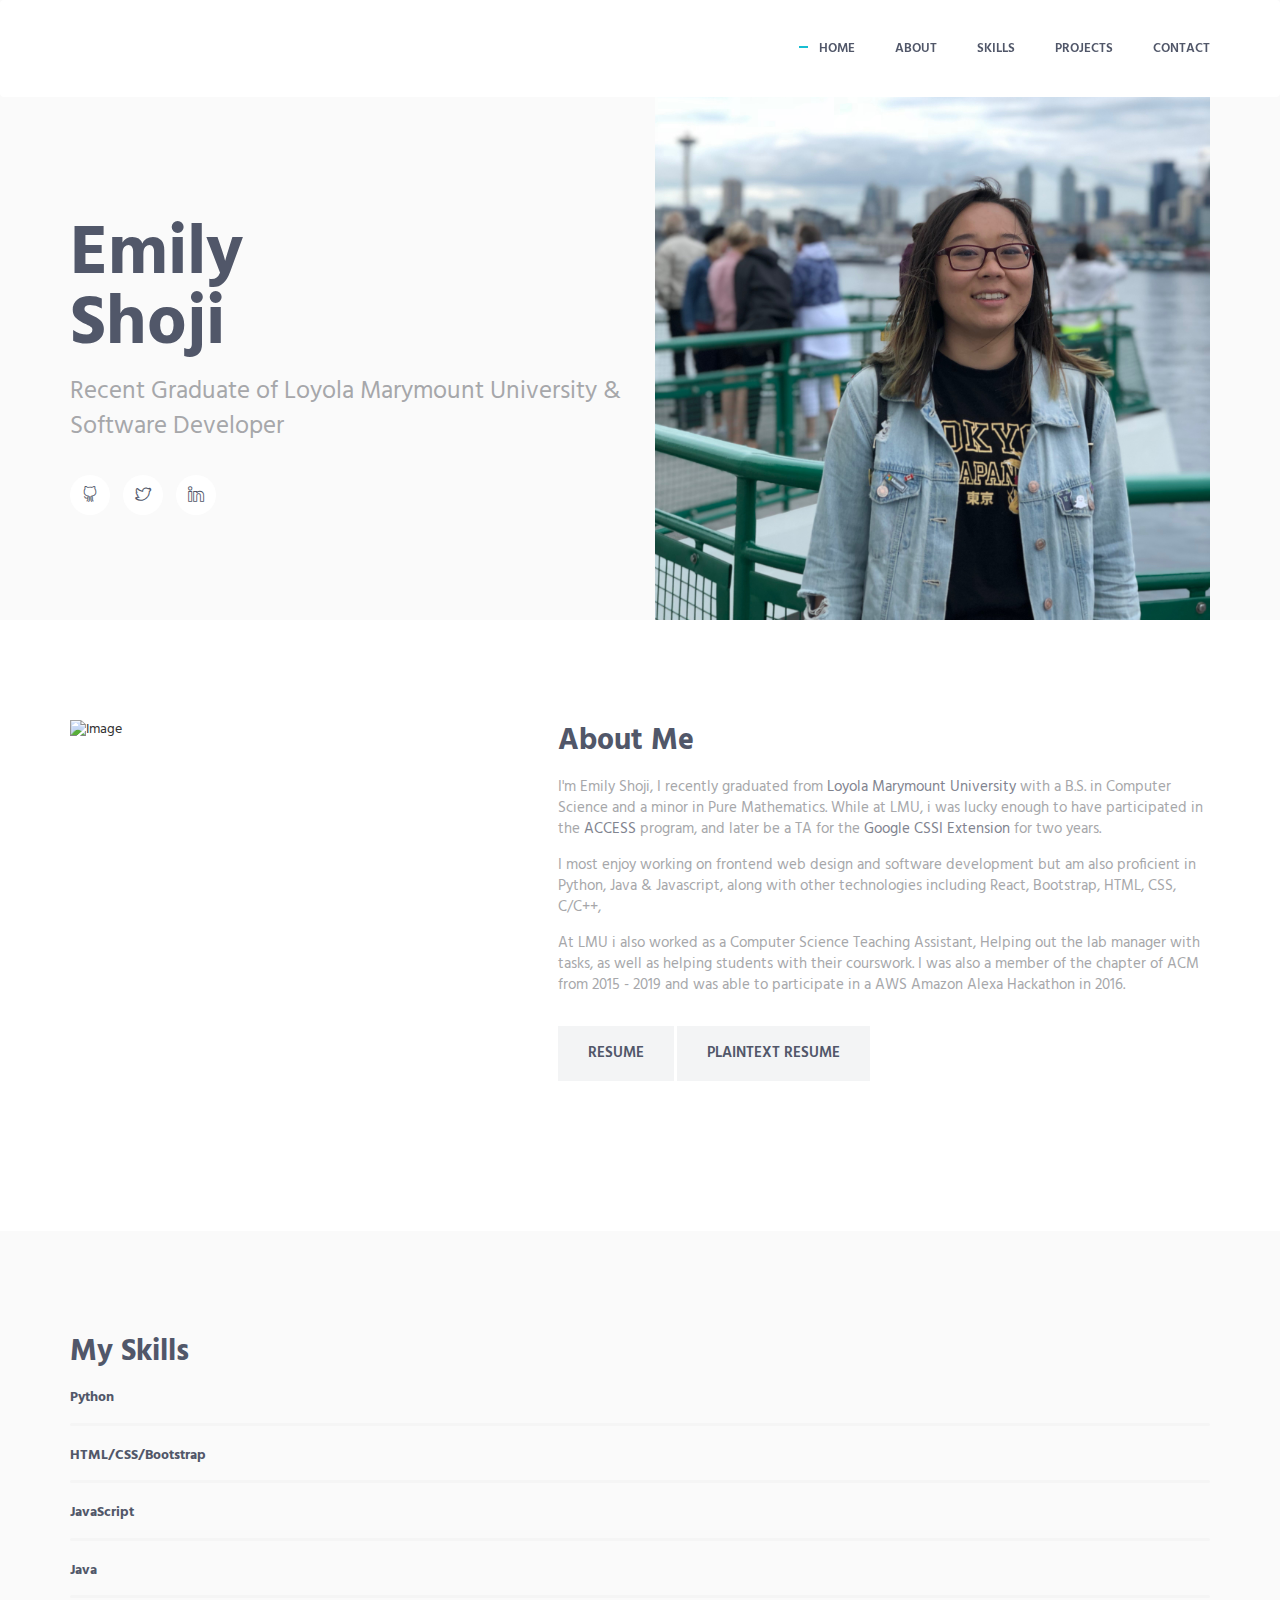
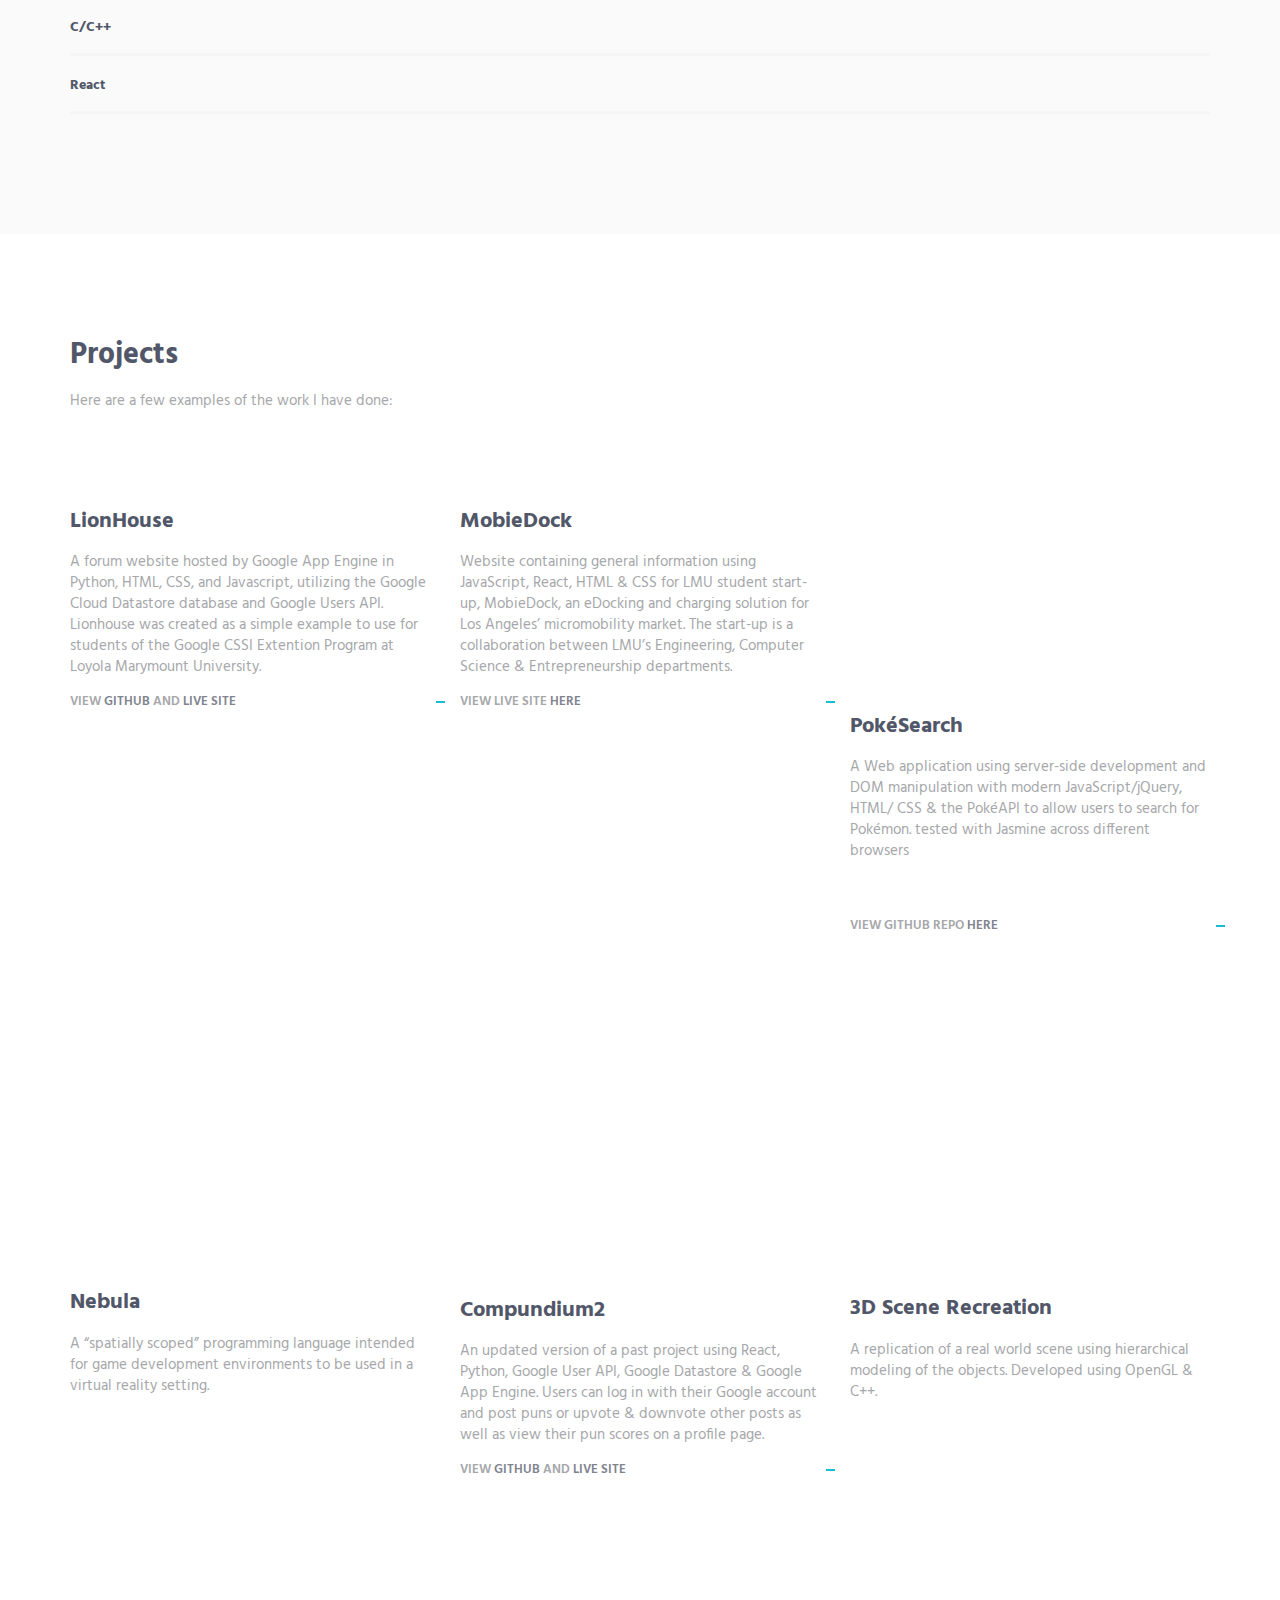
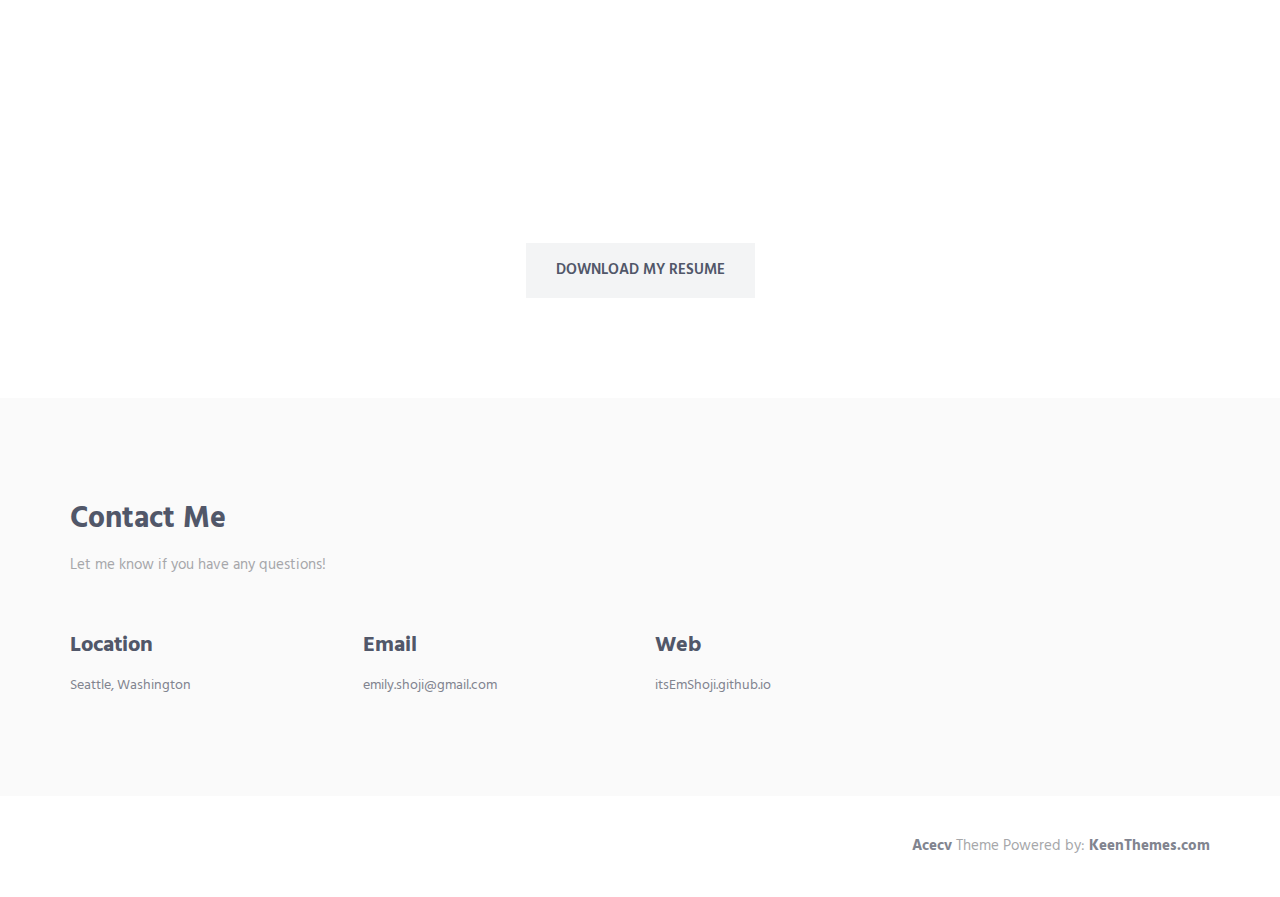
==== commit 275de377: "Update Resume" ====
--- a/index.html
+++ b/index.html
@@ -126,7 +126,8 @@
                                     <p>I most enjoy working on frontend web design and software development but am also proficient in Python, Java & Javascript, along with other technologies including React, Bootstrap, HTML, CSS, C/C++, </p>
                                     <p>At LMU i also worked as a Computer Science Teaching Assistant, Helping out the lab manager with tasks, as well as helping students with their courswork. I was also a member of the chapter of ACM from 2015 - 2019 and was able to participate in a AWS Amazon Alexa Hackathon in 2016.</p>
                                 </div>
-                                <a href="/EmilyShojiResume9:29.pdf" class="btn-theme btn-theme-md btn-default-bg text-uppercase">View My Resume</a>
+                                <a href="/Resumes/EmilyShojiResume.pdf" class="btn-theme btn-theme-md btn-default-bg text-uppercase">Resume</a>
+                                <a href="/Resumes/Plaintext Resume.pdf" class="btn-theme btn-theme-md btn-default-bg text-uppercase">Plaintext Resume </a>
                             </div>
                         </div>
                         <!-- End Progress Box -->
@@ -352,7 +353,7 @@
             <div class="container-sm content-lg">
                 <h2 class="promo-banner-title">Currently Job Searching</h2>
                 <p class="promo-banner-text">I'm currently searching for a software developer or front-end developer position on the west coast!</p>
-                <a href="itsEmShoji.github.io/EmilyShojiResume9:29.pdf" class="btn-theme btn-theme-md btn-default-bg text-uppercase">Download my Resume</a>
+                <a href="itsEmShoji.github.io/Resume/EmilyShojiResume.pdf" class="btn-theme btn-theme-md btn-default-bg text-uppercase">Download my Resume</a>
               </div>
         </div>
         <!-- End Promo Banner -->
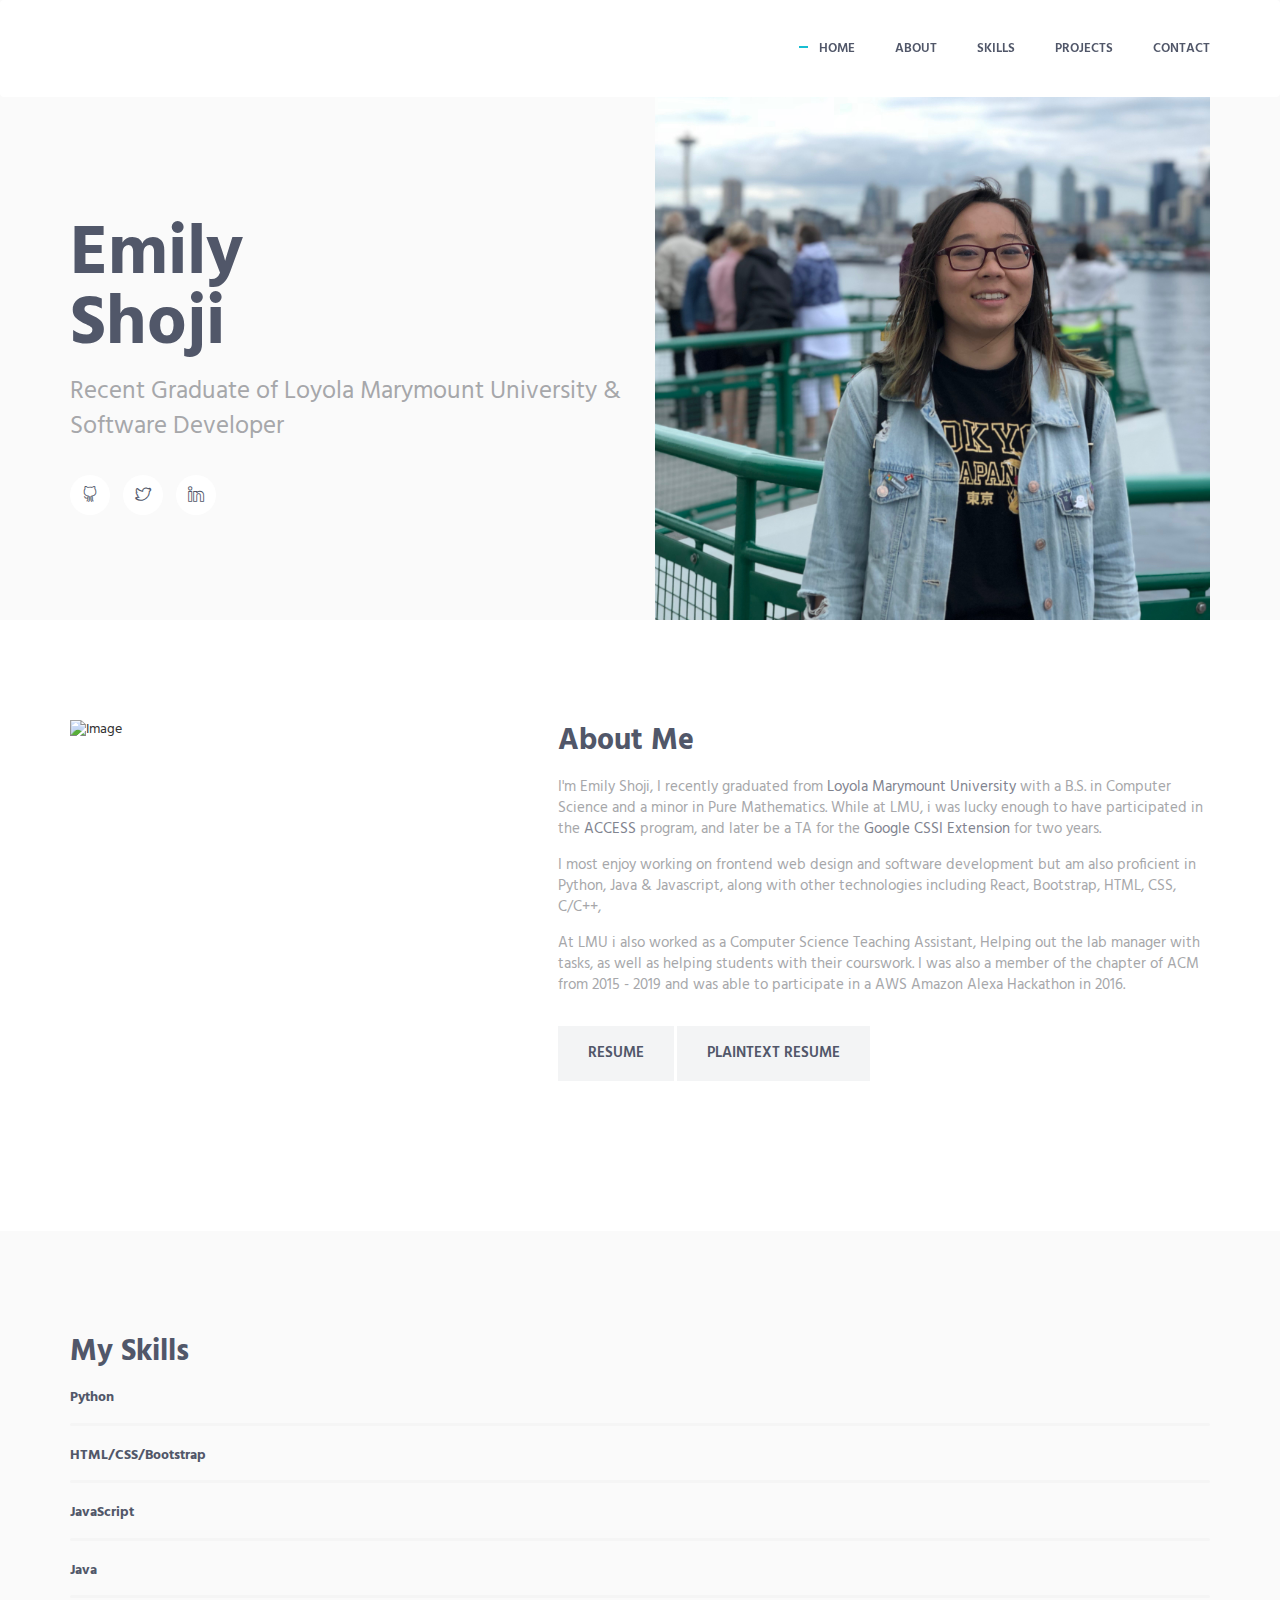
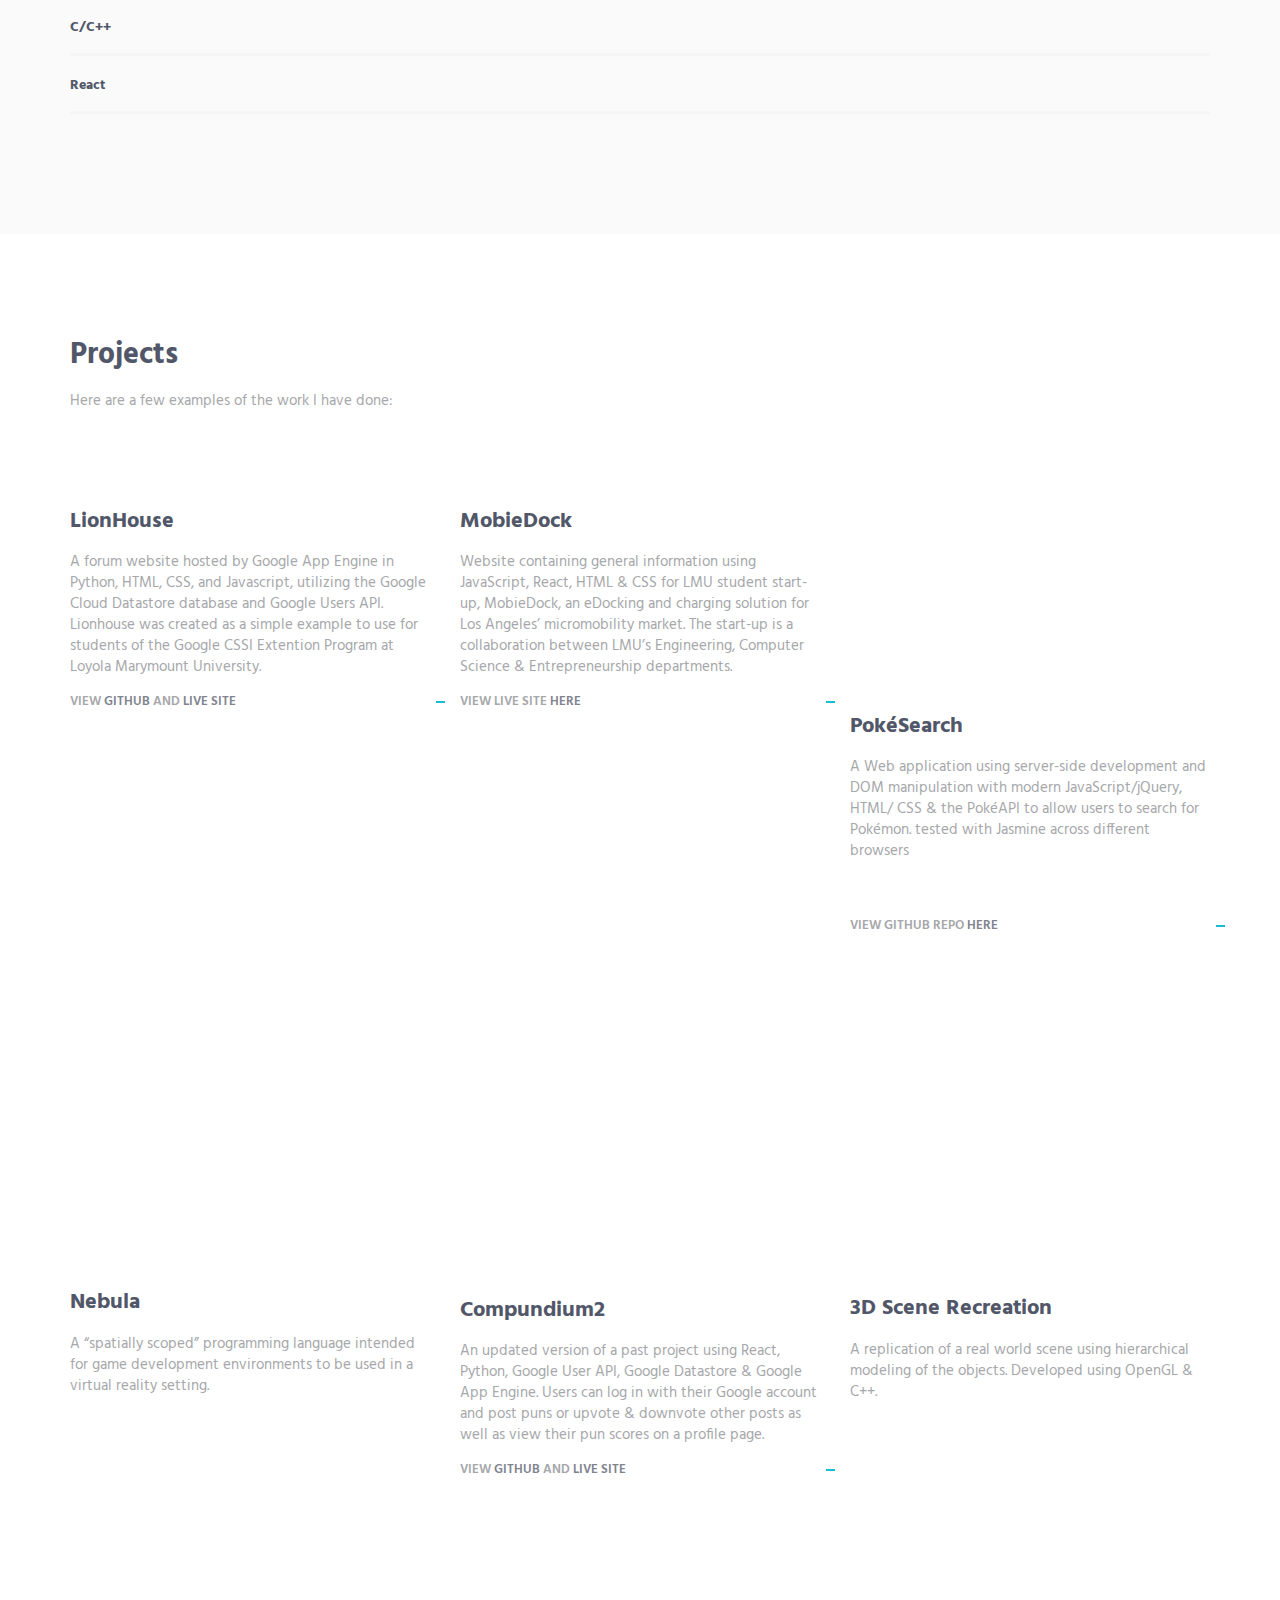
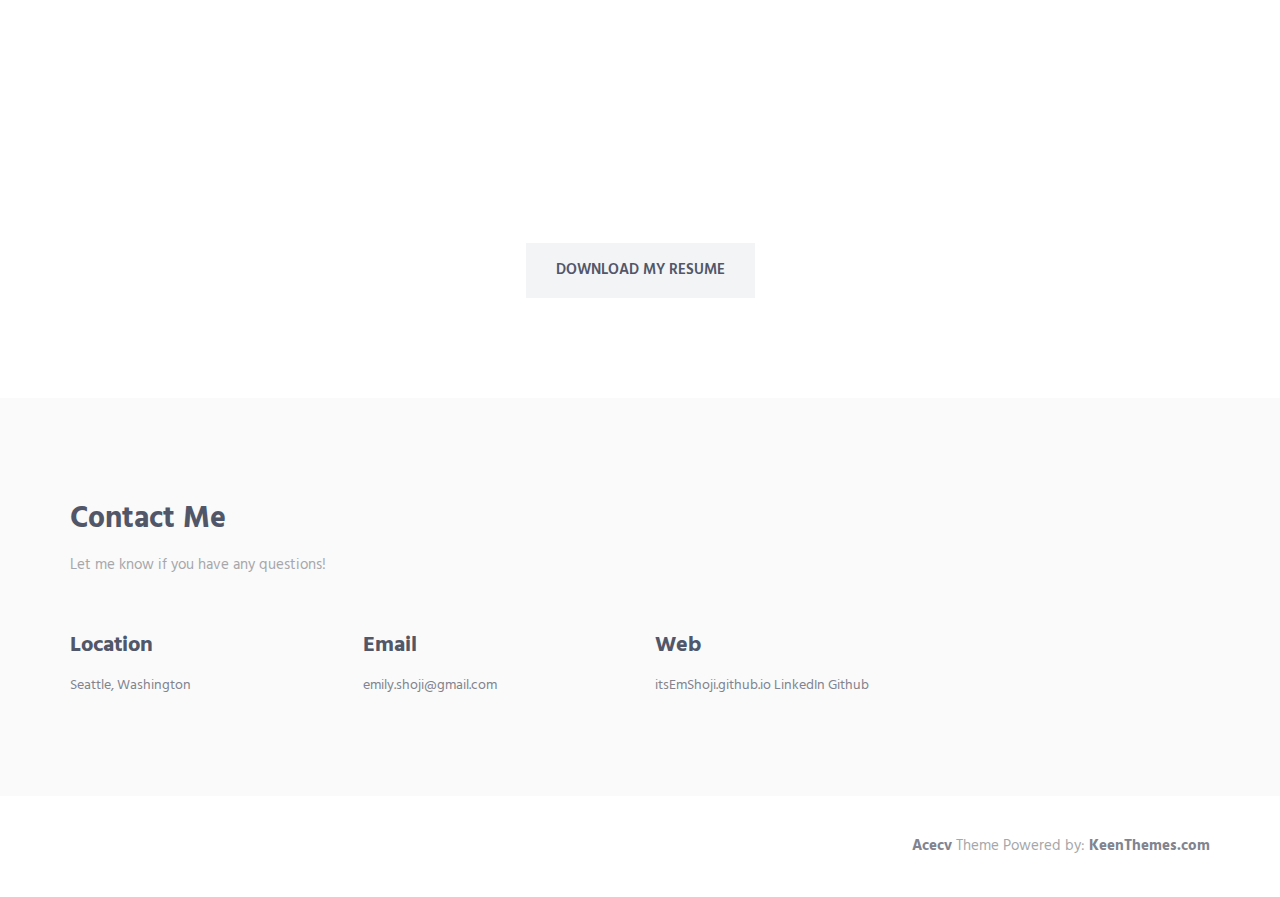
==== commit cc351ef0: "update web contact info" ====
--- a/index.html
+++ b/index.html
@@ -382,6 +382,8 @@
                         <div class="col-md-3 col-xs-6">
                             <h4>Web</h4>
                             <a href="https://itsEmShoji.github.io">itsEmShoji.github.io</a>
+                            <a href="https://www.linkedin.com/in/emily-shoji">LinkedIn</a>
+                            <a href="https://github.com/itsEmShoji">Github</a>
                         </div>
                     </div>
                     <!--// end row -->
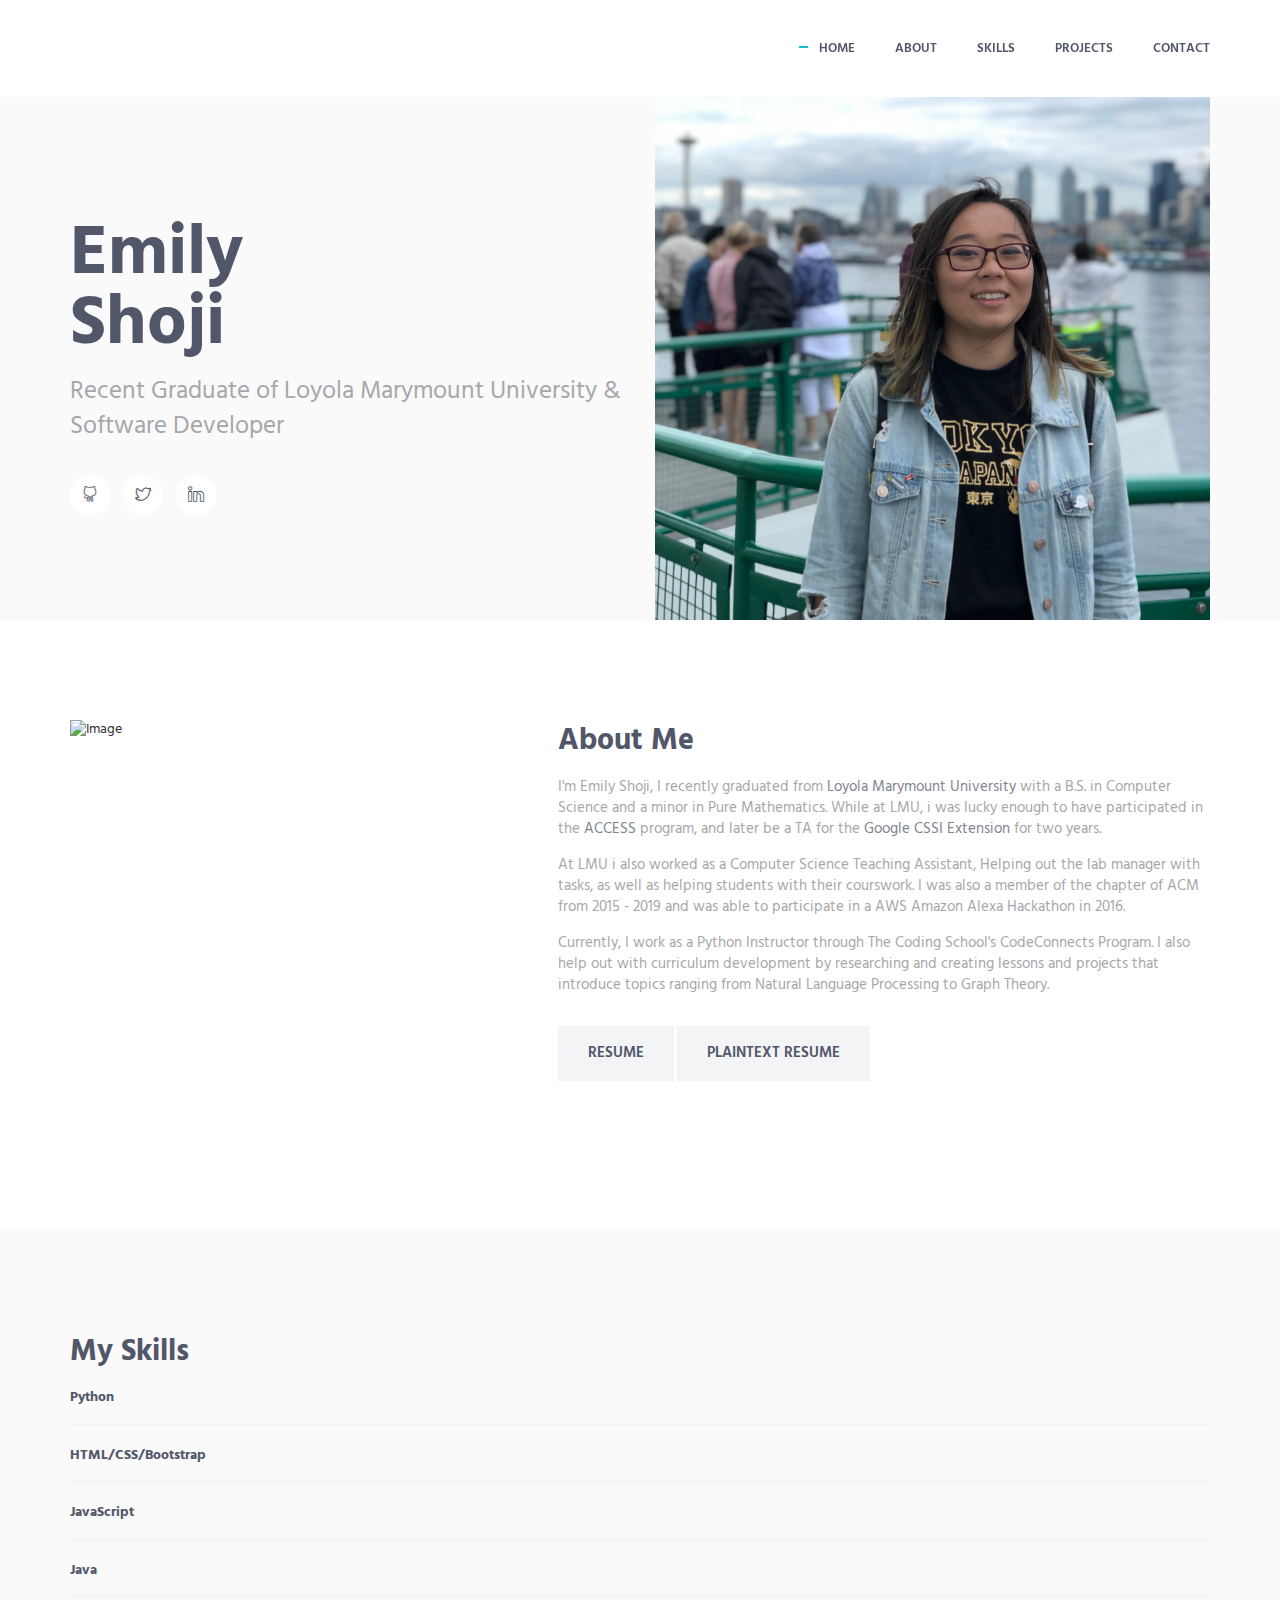
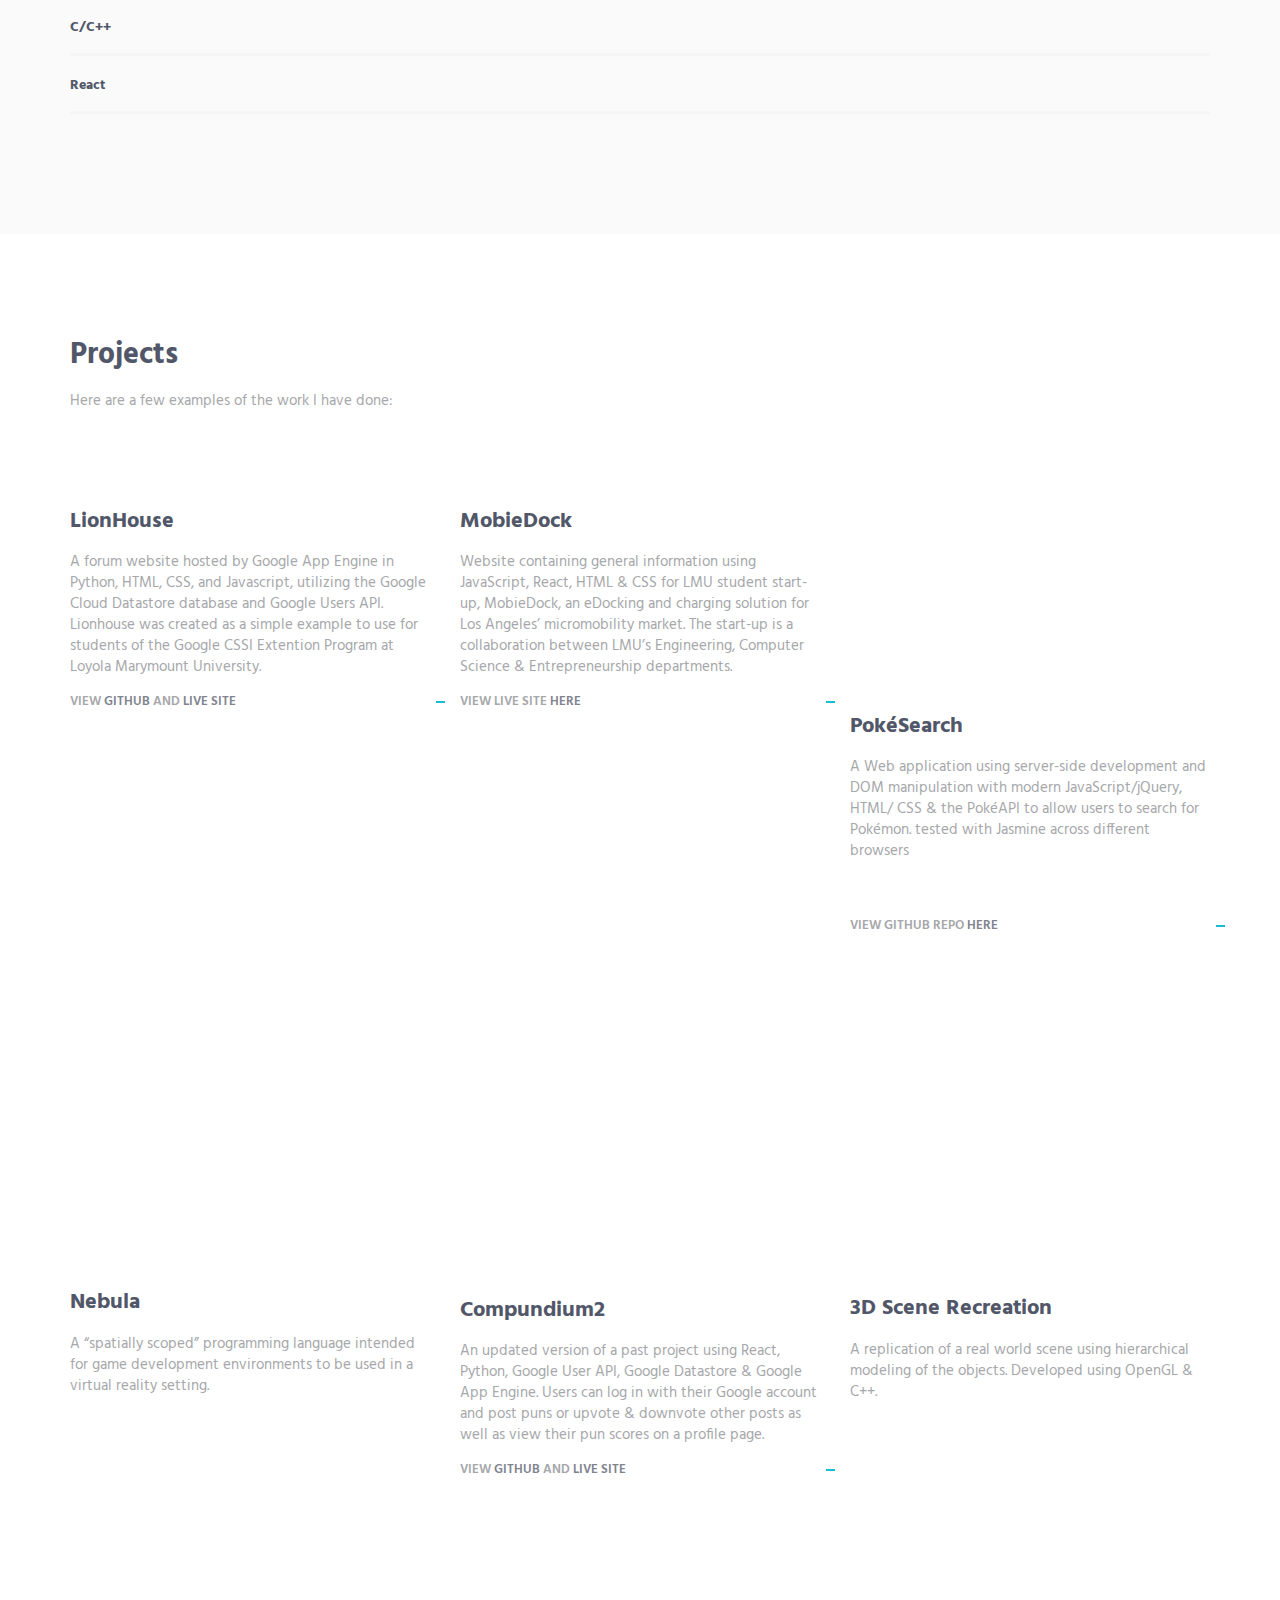
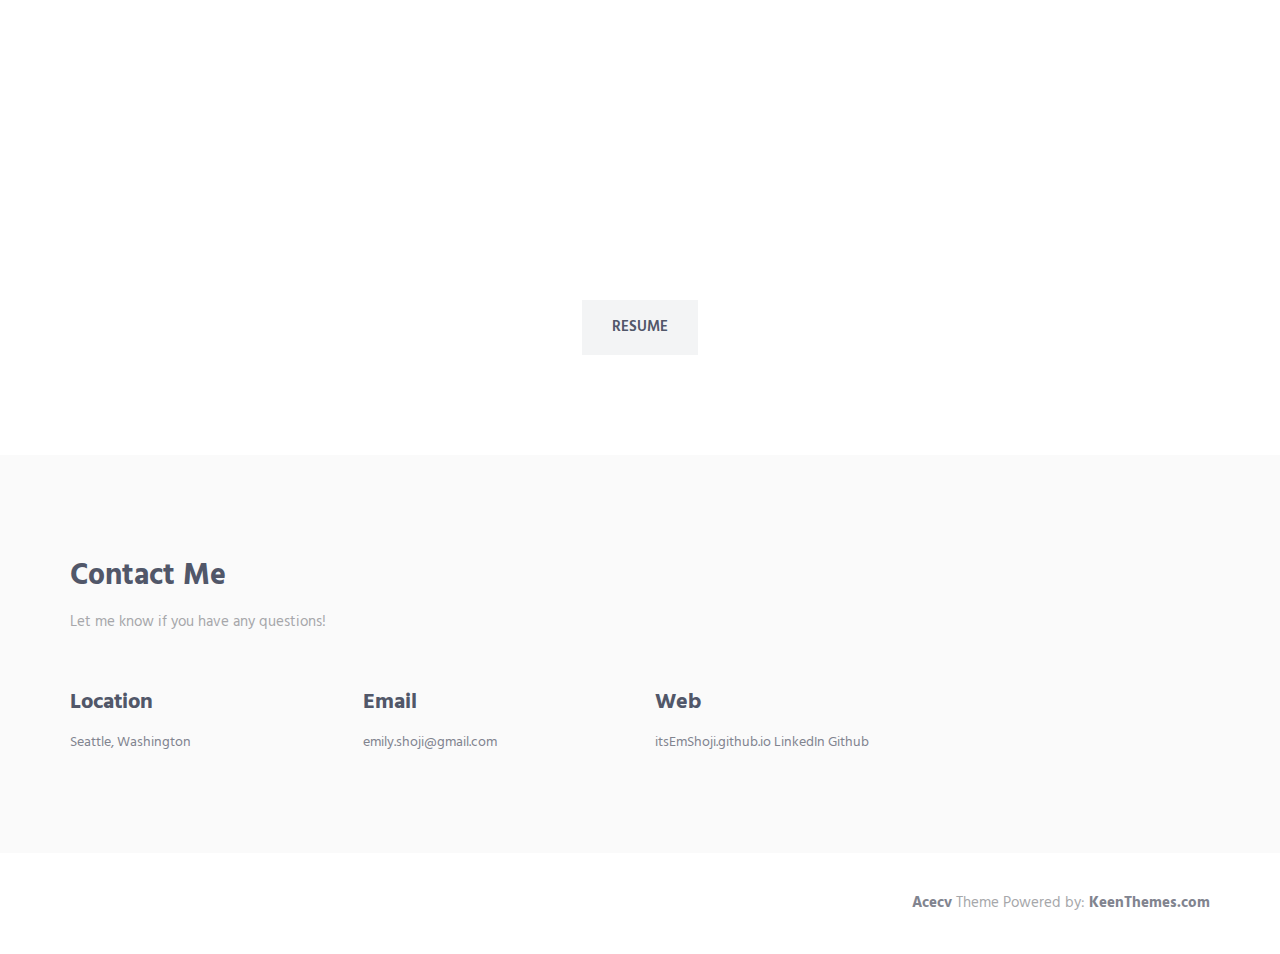
==== commit 05cc0aeb: "Update About and README.md" ====
--- a/index.html
+++ b/index.html
@@ -123,8 +123,8 @@
                                 <div class="margin-b-30">
                                     <h2>About Me</h2>
                                     <p>I'm Emily Shoji, I recently graduated from <a href="https://www.lmu.edu/">Loyola Marymount University</a> with a B.S. in Computer Science and a minor in Pure Mathematics. While at LMU, i was lucky enough to have participated in the <a href="https://cse.lmu.edu/centerforstudentsuccess/first-yearlearningcommunities/access/">ACCESS</a> program, and later be a TA for the <a href="https://cse.lmu.edu/centerforstudentsuccess/first-yearlearningcommunities/cssi/">Google CSSI Extension</a> for two years. </p>
-                                    <p>I most enjoy working on frontend web design and software development but am also proficient in Python, Java & Javascript, along with other technologies including React, Bootstrap, HTML, CSS, C/C++, </p>
                                     <p>At LMU i also worked as a Computer Science Teaching Assistant, Helping out the lab manager with tasks, as well as helping students with their courswork. I was also a member of the chapter of ACM from 2015 - 2019 and was able to participate in a AWS Amazon Alexa Hackathon in 2016.</p>
+                                    <p>Currently, I work as a Python Instructor through The Coding School's CodeConnects Program. I also help out with curriculum development by researching and creating lessons and projects that introduce topics ranging from Natural Language Processing to Graph Theory.</p>
                                 </div>
                                 <a href="/Resumes/EmilyShojiResume.pdf" class="btn-theme btn-theme-md btn-default-bg text-uppercase">Resume</a>
                                 <a href="/Resumes/Plaintext Resume.pdf" class="btn-theme btn-theme-md btn-default-bg text-uppercase">Plaintext Resume </a>
@@ -352,8 +352,9 @@
         <div class="promo-banner parallax-window" data-parallax="scroll" data-image-src="img/koi.jpg">
             <div class="container-sm content-lg">
                 <h2 class="promo-banner-title">Currently Job Searching</h2>
-                <p class="promo-banner-text">I'm currently searching for a software developer or front-end developer position on the west coast!</p>
-                <a href="itsEmShoji.github.io/Resume/EmilyShojiResume.pdf" class="btn-theme btn-theme-md btn-default-bg text-uppercase">Download my Resume</a>
+                <p class="promo-banner-text" style="color: white;">I'm currently searching for a software developer or front-end developer position on the west coast!</p>
+                <p style="color: white;">I most enjoy working on frontend web design and software development but am also proficient in Python, Java & Javascript, along with other technologies including React, Bootstrap, HTML, CSS, C/C++, </p>
+                <a href="itsEmShoji.github.io/Resume/EmilyShojiResume.pdf" class="btn-theme btn-theme-md btn-default-bg text-uppercase">Resume</a>
               </div>
         </div>
         <!-- End Promo Banner -->
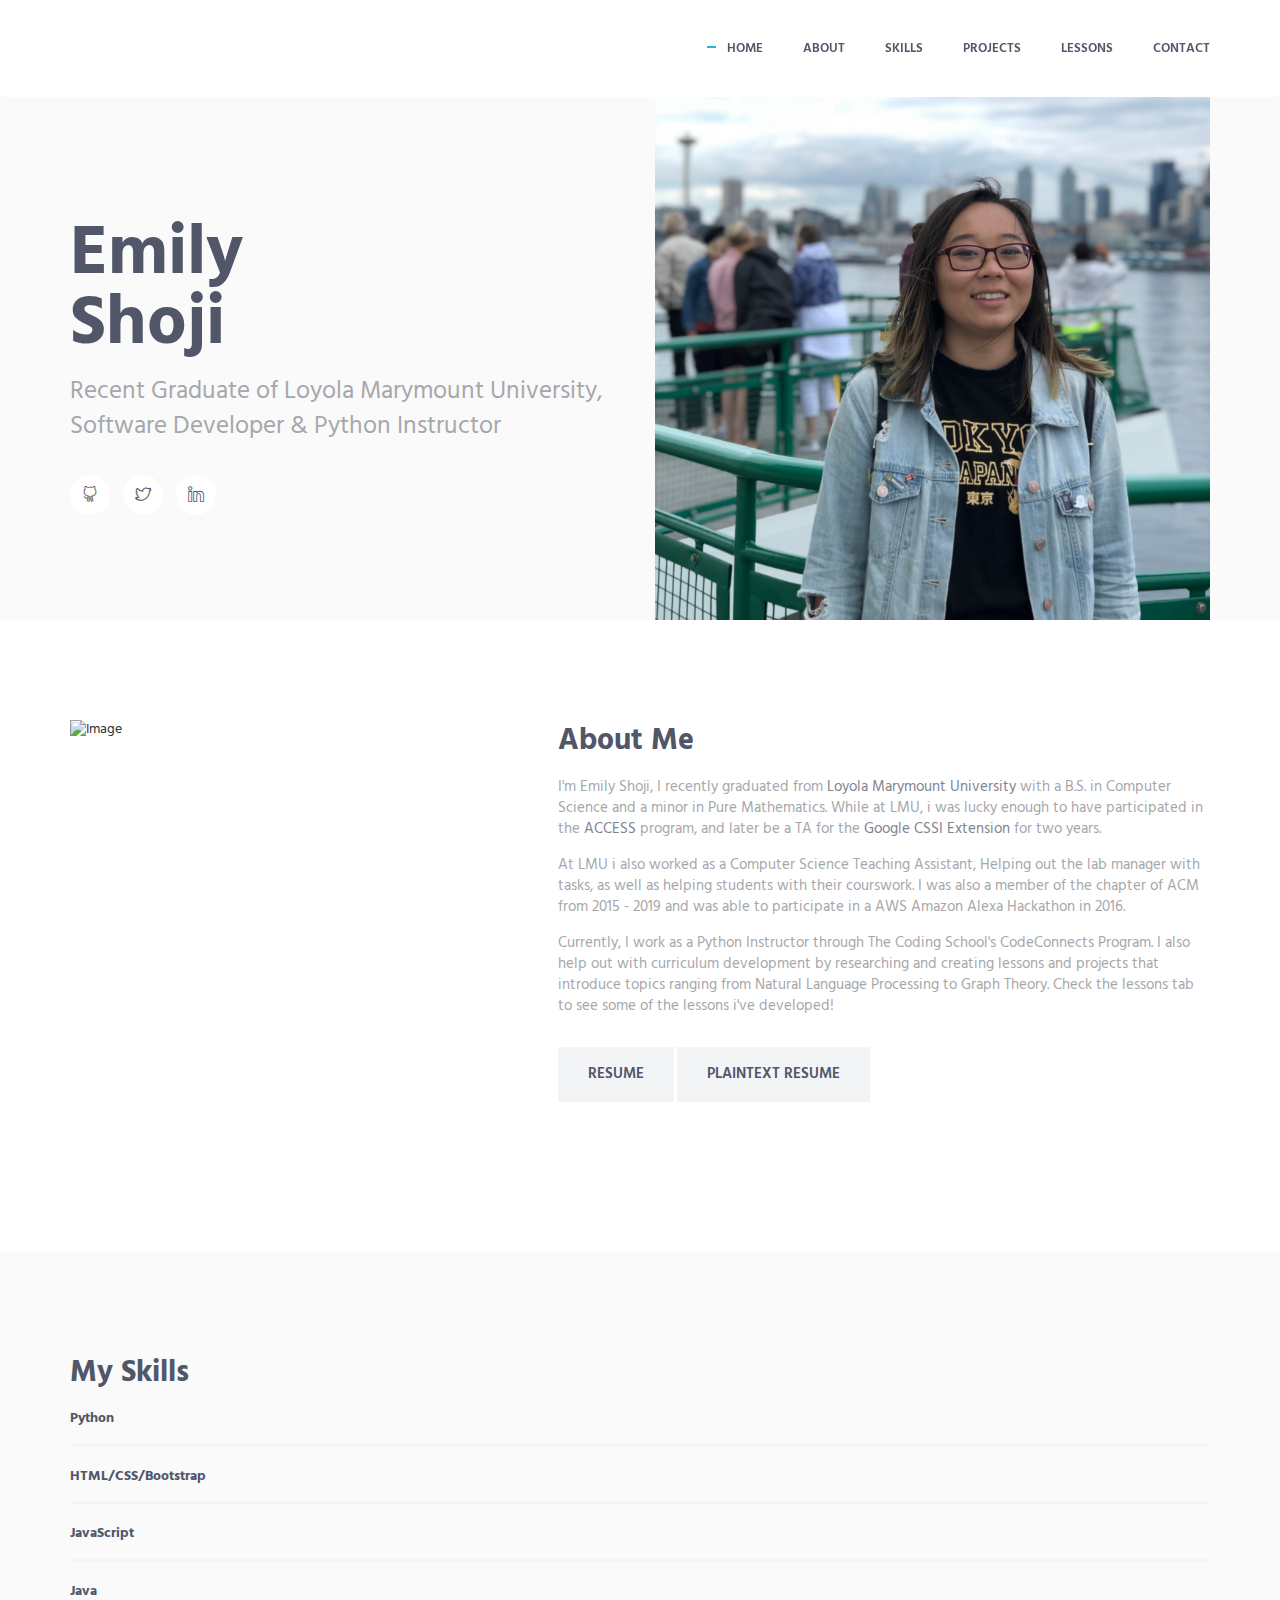
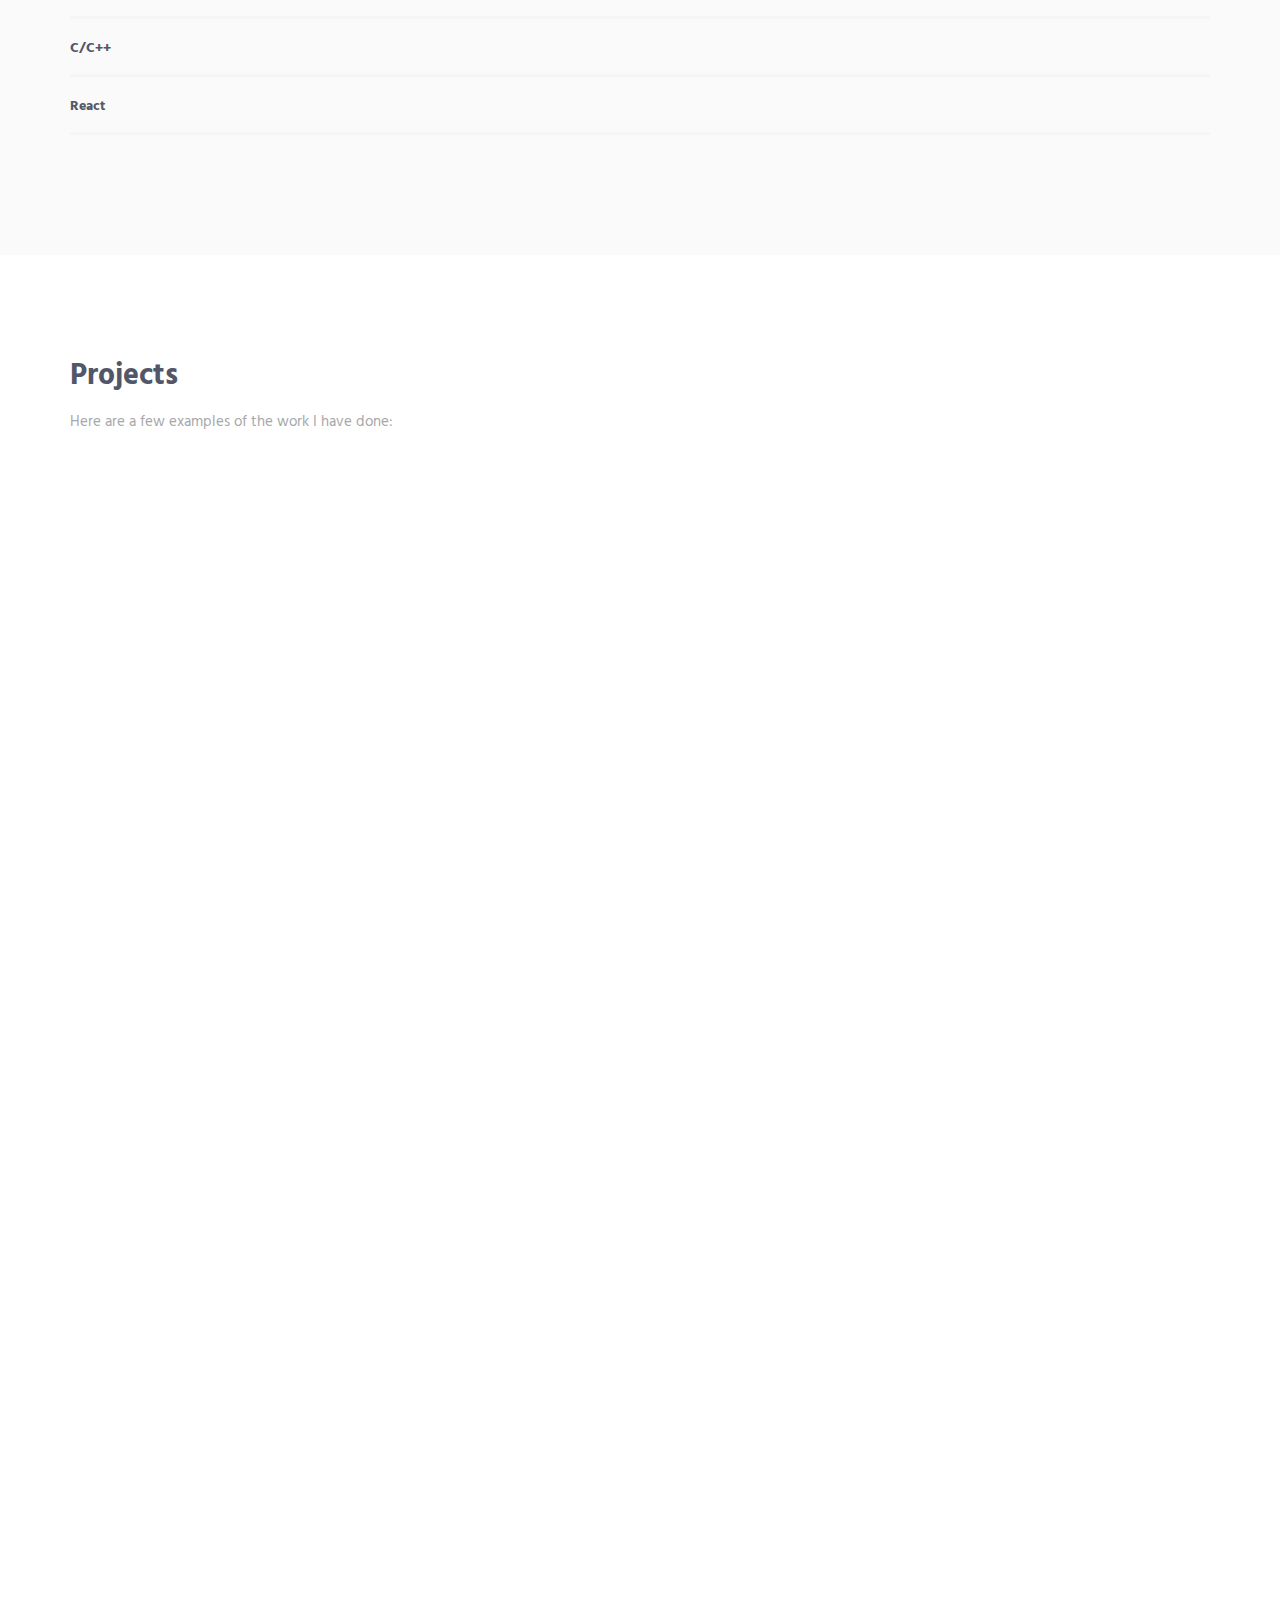
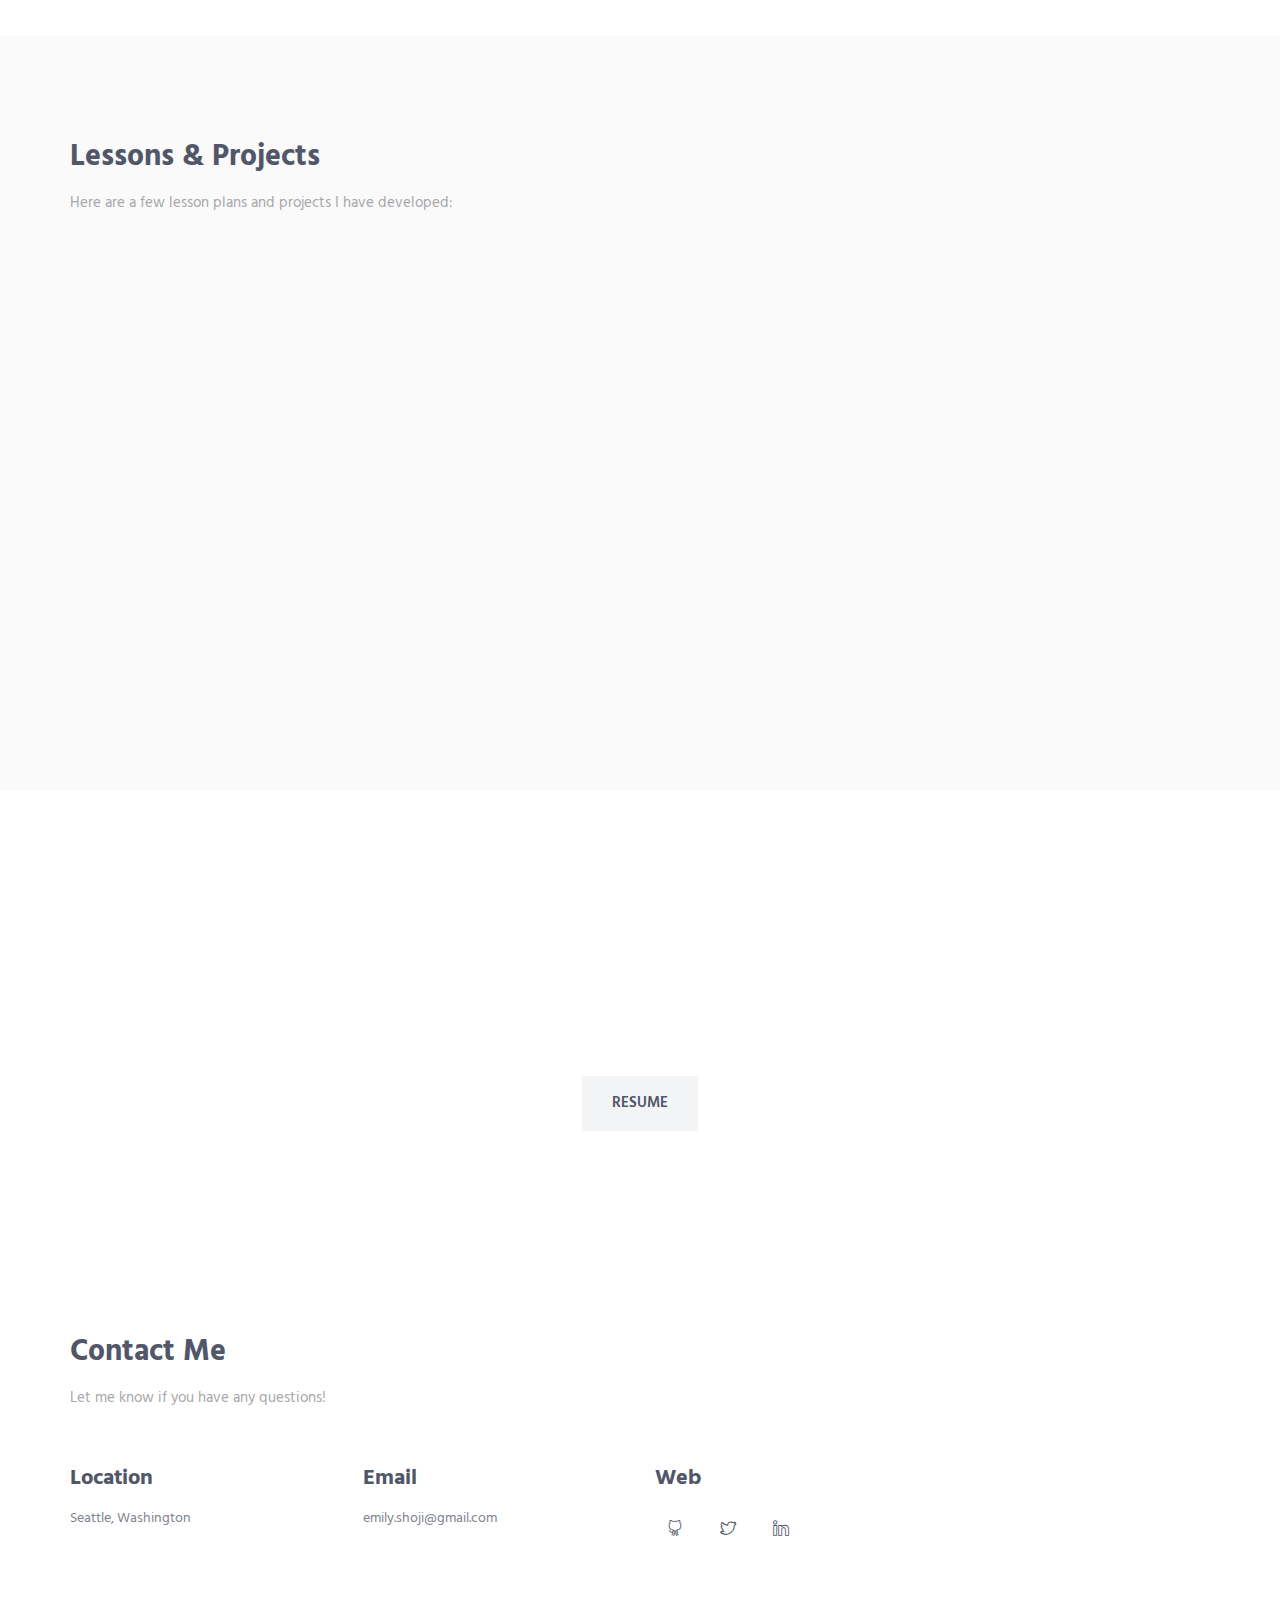
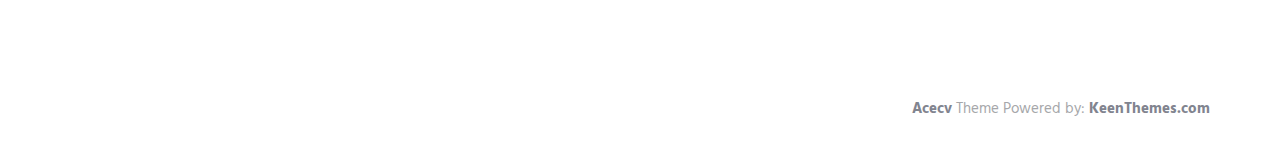
==== commit 315ac0e6: "Add lessons tab and TCS lessons" ====
--- a/index.html
+++ b/index.html
@@ -72,6 +72,7 @@
                                 <li class="js_nav-item nav-item"><a class="nav-item-child nav-item-hover" href="#about">About</a></li>
                                 <li class="js_nav-item nav-item"><a class="nav-item-child nav-item-hover" href="#experience">Skills</a></li>
                                 <li class="js_nav-item nav-item"><a class="nav-item-child nav-item-hover" href="#work">Projects</a></li>
+                                <li class="js_nav-item nav-item"><a class="nav-item-child nav-item-hover" href="#TCS">Lessons</a></li>
                                 <li class="js_nav-item nav-item"><a class="nav-item-child nav-item-hover" href="#contact">Contact</a></li>
                             </ul>
                         </div>
@@ -90,7 +91,7 @@
                     <div class="col-sm-6 sm-margin-b-60">
                         <div class="margin-b-30">
                             <h1 class="promo-block-title">Emily <br/> Shoji</h1>
-                            <p class="promo-block-text">Recent Graduate of Loyola Marymount University & Software Developer</p>
+                            <p class="promo-block-text">Recent Graduate of Loyola Marymount University, Software Developer & Python Instructor</p>
                         </div>
                         <ul class="list-inline">
                             <li><a href="https://github.com/itsEmShoji" class="social-icons"><i class="icon-social-github"></i></a></li>
@@ -124,7 +125,7 @@
                                     <h2>About Me</h2>
                                     <p>I'm Emily Shoji, I recently graduated from <a href="https://www.lmu.edu/">Loyola Marymount University</a> with a B.S. in Computer Science and a minor in Pure Mathematics. While at LMU, i was lucky enough to have participated in the <a href="https://cse.lmu.edu/centerforstudentsuccess/first-yearlearningcommunities/access/">ACCESS</a> program, and later be a TA for the <a href="https://cse.lmu.edu/centerforstudentsuccess/first-yearlearningcommunities/cssi/">Google CSSI Extension</a> for two years. </p>
                                     <p>At LMU i also worked as a Computer Science Teaching Assistant, Helping out the lab manager with tasks, as well as helping students with their courswork. I was also a member of the chapter of ACM from 2015 - 2019 and was able to participate in a AWS Amazon Alexa Hackathon in 2016.</p>
-                                    <p>Currently, I work as a Python Instructor through The Coding School's CodeConnects Program. I also help out with curriculum development by researching and creating lessons and projects that introduce topics ranging from Natural Language Processing to Graph Theory.</p>
+                                    <p>Currently, I work as a Python Instructor through The Coding School's CodeConnects Program. I also help out with curriculum development by researching and creating lessons and projects that introduce topics ranging from Natural Language Processing to Graph Theory. Check the lessons tab to see some of the lessons i've developed!</p>
                                 </div>
                                 <a href="/Resumes/EmilyShojiResume.pdf" class="btn-theme btn-theme-md btn-default-bg text-uppercase">Resume</a>
                                 <a href="/Resumes/Plaintext Resume.pdf" class="btn-theme btn-theme-md btn-default-bg text-uppercase">Plaintext Resume </a>
@@ -181,56 +182,6 @@
                                 <div class="progress-bar bg-color-base" role="progressbar" data-width="77"></div>
                             </div>
                         </div>
-                    <!-- <div class="row row-space-2 margin-b-4">
-                        <div class="col-md-3 col-sm-6 md-margin-b-4">
-                            <div class="service" data-height="height">
-                                <div class="service-element">
-                                    <i class="service-icon icon-mustache"></i>
-                                </div>
-                                <div class="service-info">
-                                    <h3>Illustrator</h3>
-                                    <p class="margin-b-5">Lorem ipsum dolor amet consectetur ut consequat siad esqudiat dolor</p>
-                                </div>
-                                <a href="#" class="content-wrapper-link"></a>    
-                            </div>
-                        </div>
-                        <div class="col-md-3 col-sm-6 md-margin-b-4">
-                            <div class="service bg-color-base wow zoomIn" data-height="height" data-wow-duration=".3" data-wow-delay=".1s">
-                                <div class="service-element">
-                                    <i class="service-icon color-white icon-screen-tablet"></i>
-                                </div>
-                                <div class="service-info">
-                                    <h3 class="color-white">Graphic Design</h3>
-                                    <p class="color-white margin-b-5">Lorem ipsum dolor amet consectetur ut consequat siad esqudiat dolor</p>
-                                </div>
-                                <a href="#" class="content-wrapper-link"></a>    
-                            </div>
-                        </div>
-                        <div class="col-md-3 col-sm-6 sm-margin-b-4">
-                            <div class="service" data-height="height">
-                                <div class="service-element">
-                                    <i class="service-icon icon-chemistry"></i>
-                                </div>
-                                <div class="service-info">
-                                    <h3>Photoshop</h3>
-                                    <p class="margin-b-5">Lorem ipsum dolor amet consectetur ut consequat siad esqudiat dolor</p>
-                                </div>
-                                <a href="#" class="content-wrapper-link"></a>    
-                            </div>
-                        </div>
-                        <div class="col-md-3 col-sm-6">
-                            <div class="service" data-height="height">
-                                <div class="service-element">
-                                    <i class="service-icon icon-badge"></i>
-                                </div>
-                                <div class="service-info">
-                                    <h3>Sketch</h3>
-                                    <p class="margin-b-5">Lorem ipsum dolor amet consectetur ut consequat siad esqudiat dolor</p>
-                                </div>
-                                <a href="#" class="content-wrapper-link"></a>    
-                            </div>
-                        </div>
-                    </div> -->
                     <!--// end row -->
                 </div>
             </div>
@@ -254,13 +205,12 @@
                         <div class="margin-b-20">
                             <div class="wow zoomIn" data-wow-duration=".3" data-wow-delay=".1s">
                                 <img class="img-responsive" src="img/portfolio/lionhouse1.png" alt="Latest Products Image">
-                            </div>
-                        </div>
-                        <h4><a href="https://lionhouse-lmu.appspot.com/">LionHouse</a> <span class="text-uppercase margin-l-20"></span></h4>
-                        <p> A forum website hosted by Google App Engine in Python, HTML, CSS, and Javascript, utilizing the Google Cloud Datastore database and Google Users API. Lionhouse was created as a simple example to use for students of the Google CSSI Extention Program
-                                at Loyola Marymount University.</p>
+                                <h4><a href="https://lionhouse-lmu.appspot.com/">LionHouse</a> <span class="text-uppercase margin-l-20"></span></h4>
+                                <p> A forum website hosted by Google App Engine in Python, HTML, CSS, and Javascript, utilizing the Google Cloud Datastore database and Google Users API. Lionhouse was created as a simple example to use for students of the Google CSSI Extention Program
+                                        at Loyola Marymount University.</p>
                                 <p class="link">View <a href="https://github.com/CapnSquirrel/LionHouse">Github</a> and <a href="https://lionhouse-lmu.appspot.com/">live site</a></p> <br>
-                        <!-- <a class="link" href="#">Read More</a> -->
+                            </div>
+                        </div>
                     </div>
                     <!-- End Latest Products -->
 
@@ -269,12 +219,11 @@
                         <div class="margin-b-20">
                             <div class="wow zoomIn" data-wow-duration=".3" data-wow-delay=".1s">
                                 <img class="img-responsive" src="img/portfolio/mobiedock.png" alt="Latest Products Image">
-                            </div>
-                        </div>
-                        <h4><a href="https://mobiedock.com">MobieDock</a> <span class="text-uppercase margin-l-20"></span></h4>
-                        <p>Website containing general information using JavaScript, React, HTML & CSS for LMU student start-up, MobieDock, an eDocking and charging solution for Los Angeles’ micromobility market. The start-up is a collaboration between LMU’s Engineering, Computer Science & Entrepreneurship departments.</p>
-                        <p class="link">View live site<a href="https://mobiedock.com"> here</a></p>
-                        <!-- <a class="link" href="#">Read More</a> -->
+                                <h4><a href="https://mobiedock.com">MobieDock</a> <span class="text-uppercase margin-l-20"></span></h4>
+                                <p>Website containing general information using JavaScript, React, HTML & CSS for LMU student start-up, MobieDock, an eDocking and charging solution for Los Angeles’ micromobility market. The start-up is a collaboration between LMU’s Engineering, Computer Science & Entrepreneurship departments.</p>
+                                <p class="link">View live site<a href="https://mobiedock.com"> here</a></p>
+                            </div>
+                        </div>
                     </div>
                     <!-- End Latest Products -->
 
@@ -283,13 +232,12 @@
                         <div class="margin-b-20">
                             <div class="wow zoomIn" data-wow-duration=".3" data-wow-delay=".1s">
                                 <img class="img-responsive" src="img/portfolio/pokeapi.png" alt="Latest Products Image">
-                            </div>
-                        </div>
-                        <h4><a href="#">PokéSearch</a> <span class="text-uppercase margin-l-20"></span></h4>
-                        <p> A Web application using server-side development and DOM manipulation with modern JavaScript/jQuery, HTML/ CSS & the PokéAPI to allow users to search for Pokémon. tested with Jasmine across different browsers</p>
-                        <br><br>
-                        <p class="link">View Github repo<a href="https://github.com/itsEmShoji/pokeAPI-frontend"> here</a></p> <br>
-                        <!-- <a class="link" href="#">Read More</a> -->
+                                <h4><a href="#">PokéSearch</a> <span class="text-uppercase margin-l-20"></span></h4>
+                                <p> A Web application using server-side development and DOM manipulation with modern JavaScript/jQuery, HTML/ CSS & the PokéAPI to allow users to search for Pokémon. tested with Jasmine across different browsers</p>
+                                <br><br>
+                                <p class="link">View Github repo<a href="https://github.com/itsEmShoji/pokeAPI-frontend"> here</a></p> <br>
+                            </div>
+                        </div>
                     </div>
                     <!-- End Latest Products -->
                 </div>
@@ -301,12 +249,11 @@
                             <div class="margin-b-20">
                                 <div class="wow zoomIn" data-wow-duration=".3" data-wow-delay=".1s">
                                     <img class="img-responsive" src="img/portfolio/Nebula-logo-small.png" alt="Latest Products Image" width="700px">
+                                    <br>
+                                    <h4><a href="https://nebulalang.github.io/">Nebula</a> <span class="text-uppercase margin-l-20"></span></h4>
+                                    <p>A “spatially scoped” programming language intended for game development environments to be used in a virtual reality setting.</p>
                                 </div>
                             </div>
-                            <br>
-                            <h4><a href="https://nebulalang.github.io/">Nebula</a> <span class="text-uppercase margin-l-20"></span></h4>
-                            <p>A “spatially scoped” programming language intended for game development environments to be used in a virtual reality setting.</p>
-                            <!-- <a class="link" href="#">Read More</a> -->
                         </div>
                         <!-- End Latest Products -->
                        
@@ -315,14 +262,13 @@
                             <div class="margin-b-20">
                                 <div class="wow zoomIn" data-wow-duration=".3" data-wow-delay=".1s">
                                     <img class="img-responsive" src="img/portfolio/compundium2.png" alt="Latest Products Image">
+                                    <br><br><br>
+                                    <h4><a href="https://compundium2.appspot.com/">Compundium2</a> <span class="text-uppercase margin-l-20"></span></h4>
+                                    <p>An updated version of a past project using React, Python, Google User API, Google Datastore & Google App Engine. Users can log in with their Google account and post puns or upvote & downvote other posts as well as view their pun scores on a profile page.</p>
+                                    <p class="link">View <a href="https://github.com/itsEmShoji/compundium2.0">Github</a> and <a href="https://compundium2.appspot.com/">live site</a></p> <br>
                                 </div>
                             </div>
-                            <br><br><br>
-                            <h4><a href="https://compundium2.appspot.com/">Compundium2</a> <span class="text-uppercase margin-l-20"></span></h4>
-                            <p>An updated version of a past project using React, Python, Google User API, Google Datastore & Google App Engine. Users can log in with their Google account and post puns or upvote & downvote other posts as well as view their pun scores on a profile page.</p>
-                            <p class="link">View <a href="https://github.com/itsEmShoji/compundium2.0">Github</a> and <a href="https://compundium2.appspot.com/">live site</a></p> <br>
-
-                            <!-- <a class="link" href="#">Read More</a> -->
+
                         </div>
                         <!-- End Latest Products -->
     
@@ -331,22 +277,72 @@
                             <div class="margin-b-20">
                                 <div class="wow zoomIn" data-wow-duration=".3" data-wow-delay=".1s">
                                     <img class="img-responsive" src="img/portfolio/OpenGLRoom.gif" alt="Latest Products Image" height="500px">
+                                    <h4>3D Scene Recreation <span class="text-uppercase margin-l-20"></span></h4>
+                                    <p>A replication of a real world scene using hierarchical modeling of the objects. Developed using OpenGL & C++.</p>
+
                                 </div>
                             </div>
-                            <h4>3D Scene Recreation <span class="text-uppercase margin-l-20"></span></h4>
-                            <p>A replication of a real world scene using hierarchical modeling of the objects. Developed using OpenGL & C++.</p>
-                            <!-- <a class="link" href="#">Read More</a> -->
                         </div>
                         <!-- End Latest Products -->
                     </div>
                     <!--// end row -->
-    
-
-                
-            </div>
-        </div>
+            </div>
+        </div>
+<div id='TCS'>
+    <div class="bg-color-sky-light">
+            <div class="container content-lg">
+                <div class="row margin-b-40">
+                    <div class="col-sm-6">
+                        <h2>Lessons & Projects</h2>
+                        <p>Here are a few lesson plans and projects I have developed:</p>
+                    </div>
+                </div>
+                <!--// end row -->
+
+                <div class="row">
+                    <!-- Latest Products -->
+                    <div class="col-sm-4 sm-margin-b-50">
+                        <div class="margin-b-20">
+                            <div class="wow zoomIn" data-wow-duration=".3" data-wow-delay=".1s">
+                                <img class="img-responsive" src="img/portfolio/letters_inverse.png" alt="Latest Products Image" width="700px">
+                                <br>
+                                <h4><a href="https://colab.research.google.com/drive/1tJ2e9qh2cq9aEREA-t_8QVunIx71xixL">N-Gram Text Generator</a> <span class="text-uppercase margin-l-20"></span></h4>
+                                <p>Introduce NLP and n-gram modeling to create text based off of <i>Green Eggs & Ham</i> by Dr. Seuss</p>
+                                <p class="link">View Lesson<a href="https://colab.research.google.com/drive/1tJ2e9qh2cq9aEREA-t_8QVunIx71xixL"> Here</a></p>                            </div>
+                        </div>
+                    </div>
+                    <!-- End Latest Products -->
+
+                    <!-- Latest Products -->
+                    <div class="col-sm-4 sm-margin-b-50">
+                        <div class="margin-b-20">
+                            <div class="wow zoomIn" data-wow-duration=".3" data-wow-delay=".1s">
+                                <img class="img-responsive" src="img/portfolio/clipart-calendar-scheduling.png" alt="Latest Products Image" width="700px">
+                                <br>
+                                <h4><a href="https://colab.research.google.com/drive/1bK68jhunEGpgLICV-ks6OwC_OtrFGq7Z">Appointment Scheduler</a> <span class="text-uppercase margin-l-20"></span></h4>
+                                <p>Apply Graph theory and Graph Coloring algorithms to assign Doctors to different appointment times.</p>
+                                <p class="link">View Lesson<a href="https://colab.research.google.com/drive/1bK68jhunEGpgLICV-ks6OwC_OtrFGq7Z"> Here</a></p>                            </div>
+                        </div>
+                    </div>
+                    <!-- End Latest Products -->
+
+                    <!-- Latest Products -->
+                    <div class="col-sm-4 sm-margin-b-50">
+                        <div class="margin-b-20">
+                            <div class="wow zoomIn" data-wow-duration=".3" data-wow-delay=".1s">
+                                <img class="img-responsive" src="img/portfolio/zombie.jpg" alt="Latest Products Image" width="700px">
+                                <br>
+                                <h4><a href="https://colab.research.google.com/drive/11fizFOyAb7ngAwl0WTOfxGgeZZIKazbn">Walking Dead with Heaps</a> <span class="text-uppercase margin-l-20"></span></h4>
+                                <p>Understand and use the heapq Python3 library and implement a heap that will tell users what order the incoming zombies should be slain in.</p>
+                                <p class="link">View Lesson<a href="https://colab.research.google.com/drive/11fizFOyAb7ngAwl0WTOfxGgeZZIKazbn"> Here</a></p>                            </div>
+                        </div>
+                    </div>
+                    <!-- End Latest Products -->
+                </div>
+                <!--// end row -->
+            </div>
+            </div>
         <!-- End Work -->
-
 
         <!-- Promo Banner -->
         <div class="promo-banner parallax-window" data-parallax="scroll" data-image-src="img/koi.jpg">
@@ -361,7 +357,6 @@
             
         <!-- Contact -->
         <div id="contact">
-            <div class="bg-color-sky-light">
                 <div class="container content-lg">
                     <div class="row margin-b-40">
                         <div class="col-sm-6">
@@ -382,14 +377,15 @@
                         </div>
                         <div class="col-md-3 col-xs-6">
                             <h4>Web</h4>
-                            <a href="https://itsEmShoji.github.io">itsEmShoji.github.io</a>
-                            <a href="https://www.linkedin.com/in/emily-shoji">LinkedIn</a>
-                            <a href="https://github.com/itsEmShoji">Github</a>
+                            <ul class="list-inline">
+                                <li><a href="https://github.com/itsEmShoji" class="social-icons"><i class="icon-social-github"></i></a></li>
+                                <li><a href="https://twitter.com/itsEmShoji" class="social-icons"><i class="icon-social-twitter"></i></a></li>
+                                <li><a href="https://linkedin.com/in/emily-shoji" class="social-icons"><i class="icon-social-linkedin"></i></a></li>
+                            </ul>
                         </div>
                     </div>
                     <!--// end row -->
                 </div>
-            </div>
         </div>
         <!-- End Contact -->
         <!--========== END PAGE LAYOUT ==========-->
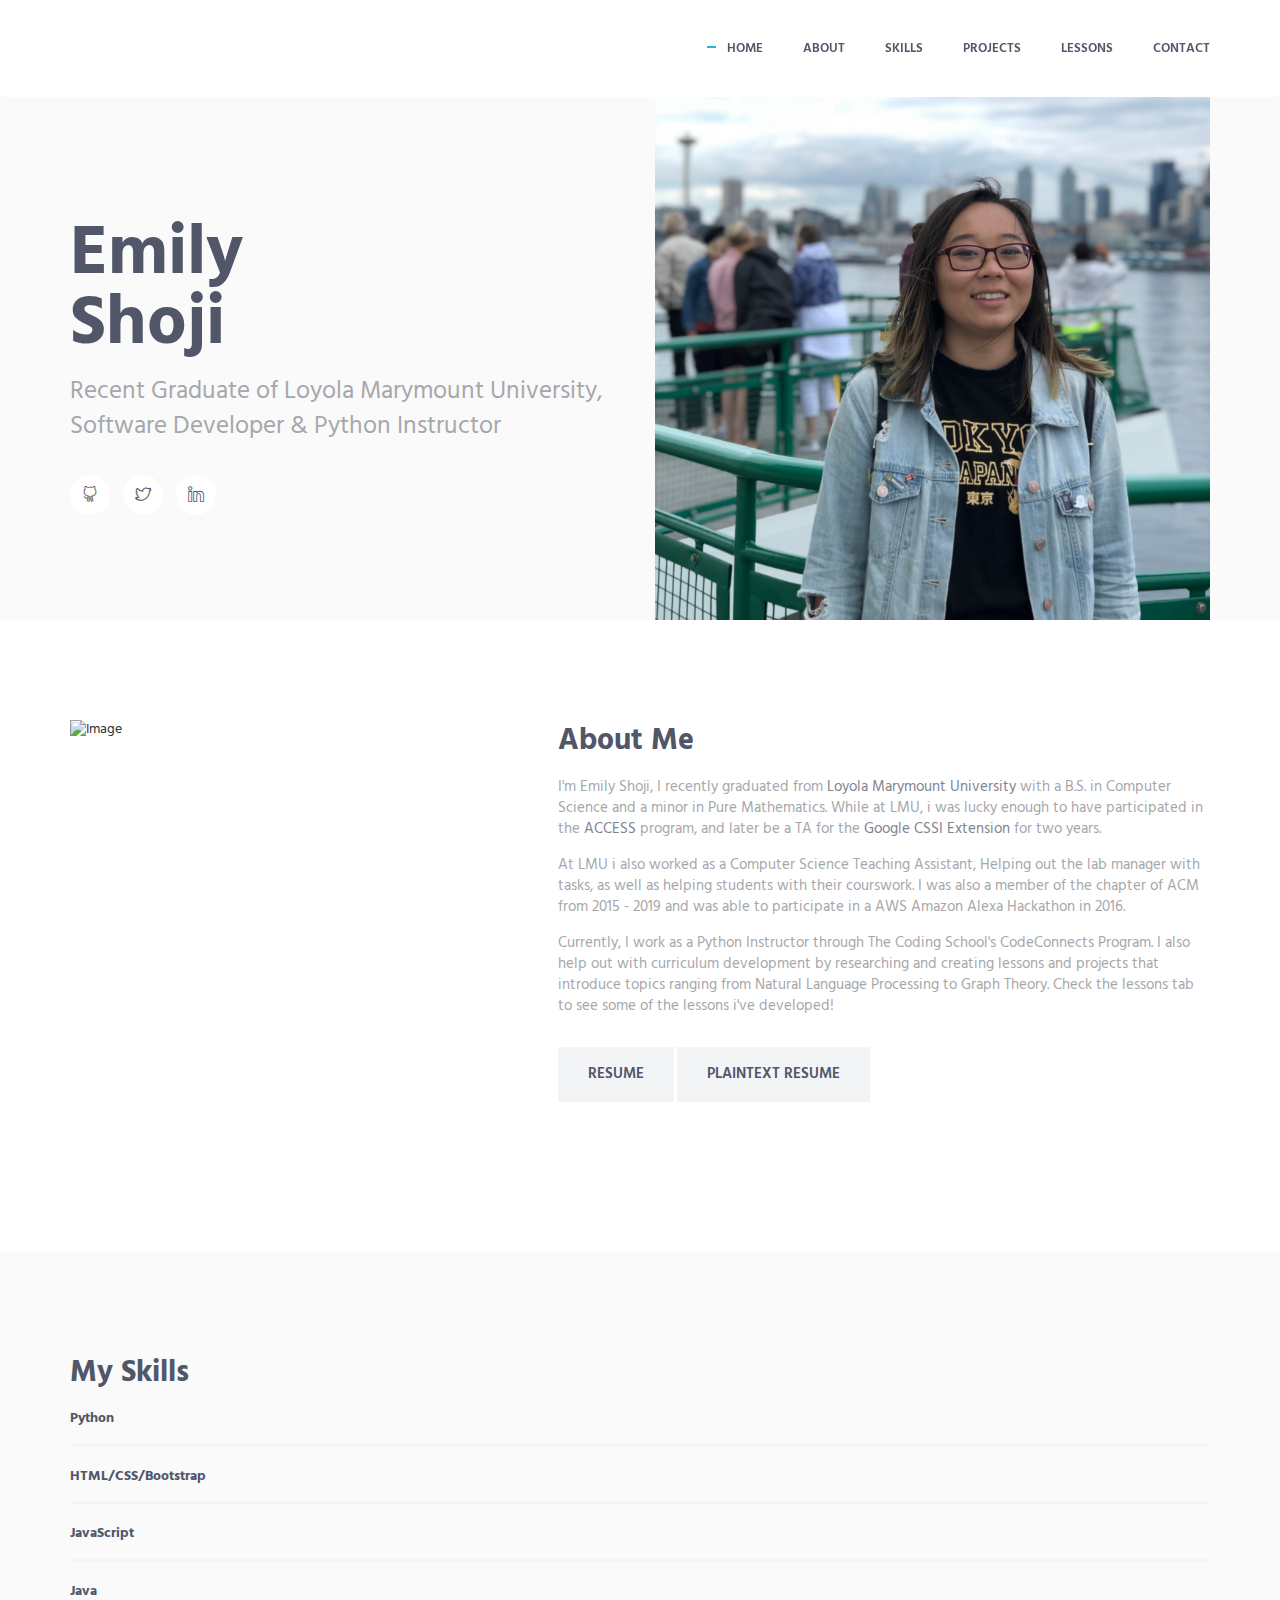
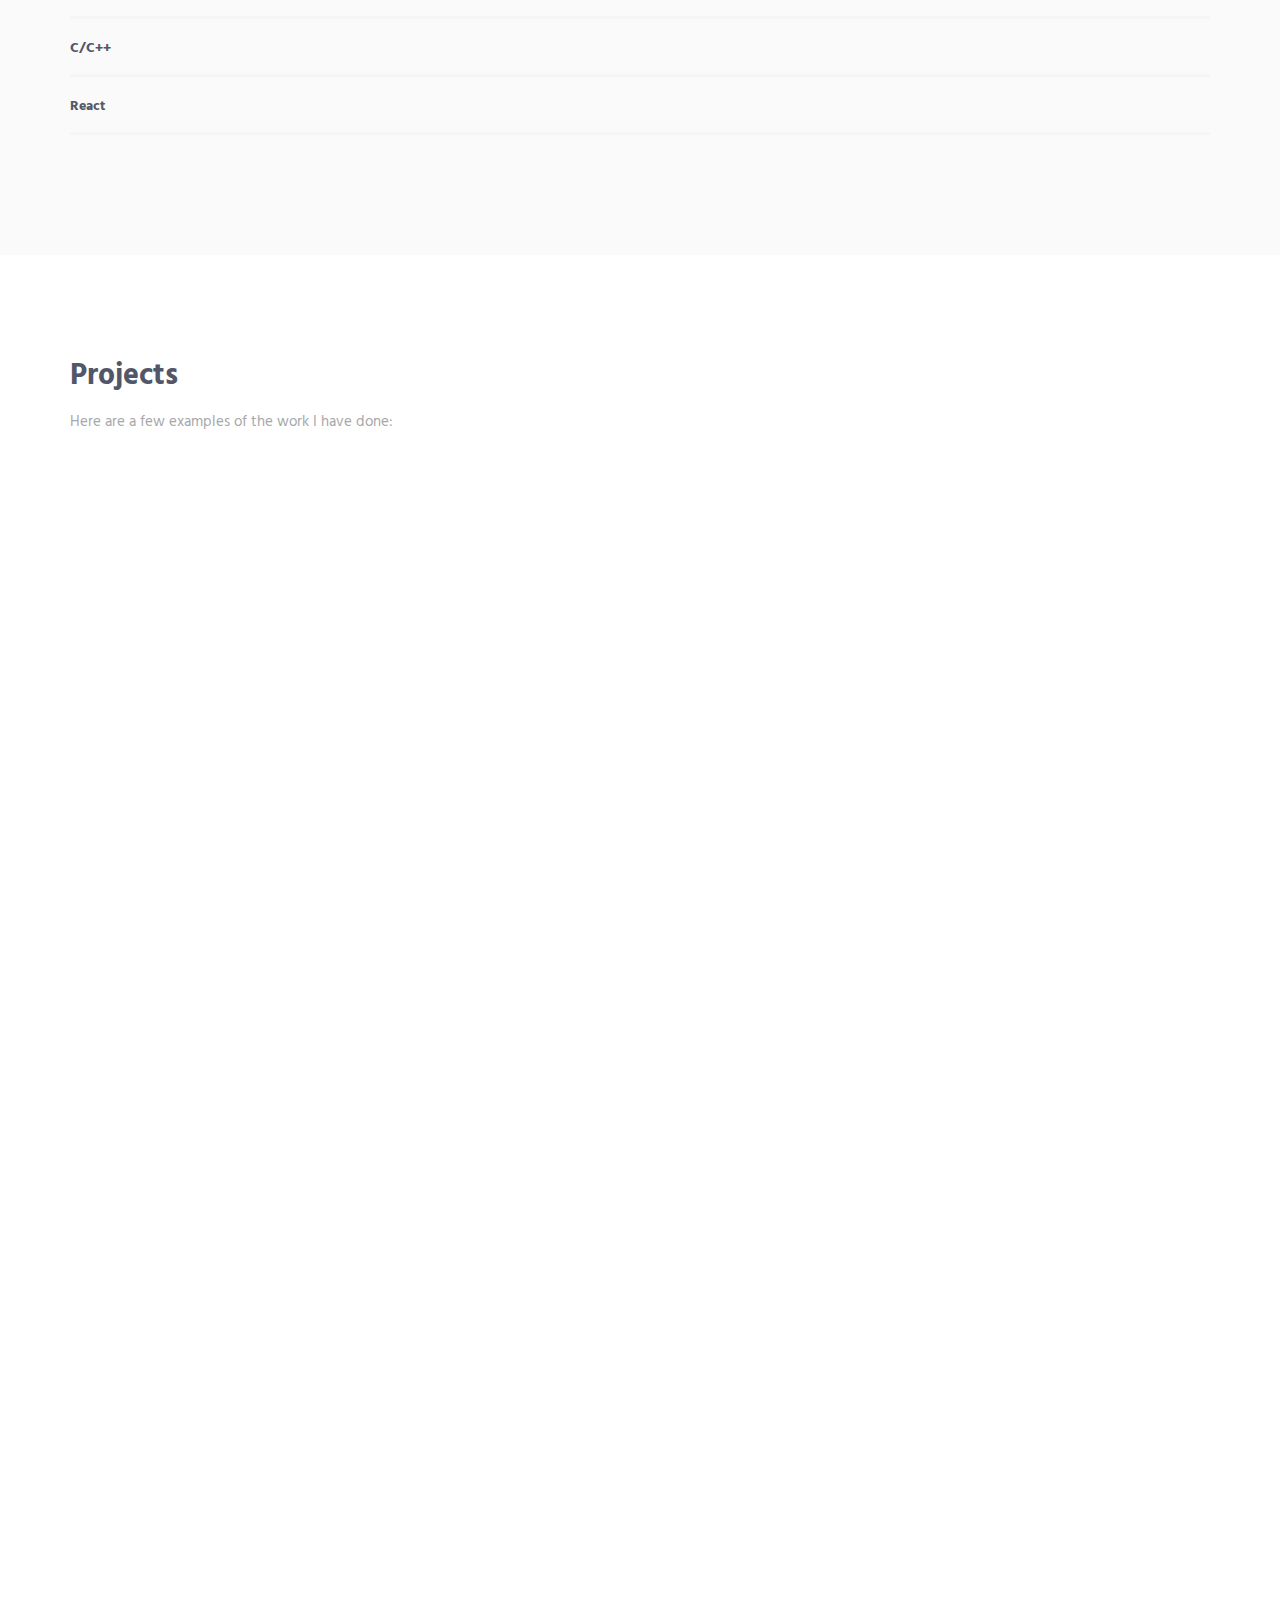
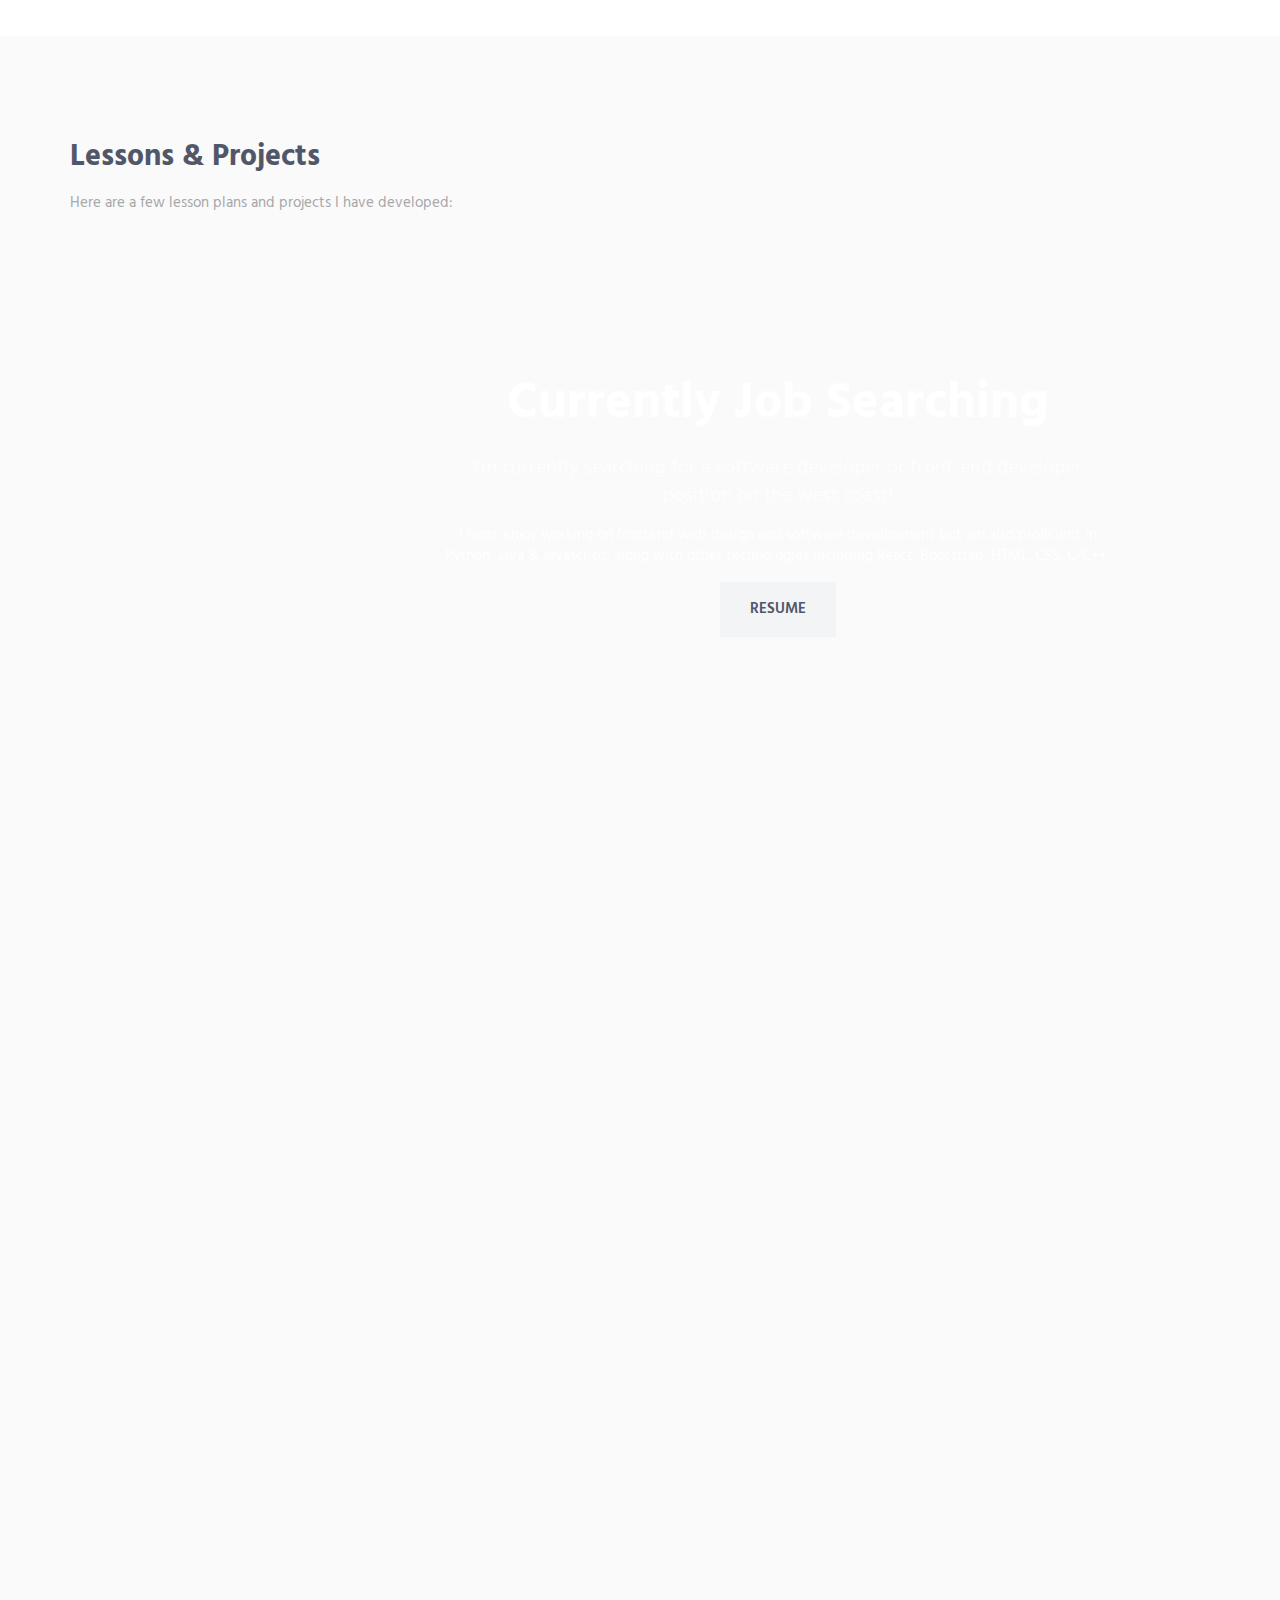
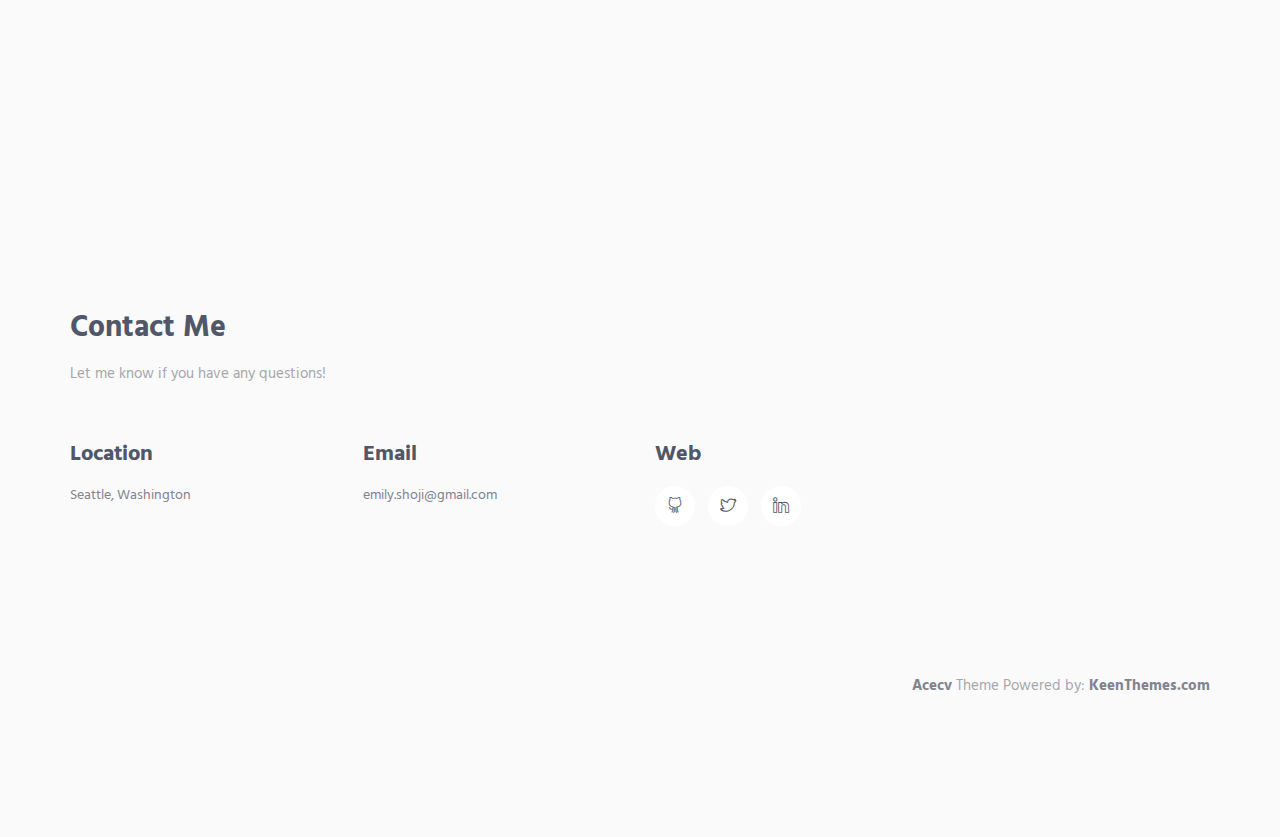
==== commit 0d6a6070: "remove TCS links" ====
--- a/index.html
+++ b/index.html
@@ -306,9 +306,8 @@
                             <div class="wow zoomIn" data-wow-duration=".3" data-wow-delay=".1s">
                                 <img class="img-responsive" src="img/portfolio/letters_inverse.png" alt="Latest Products Image" width="700px">
                                 <br>
-                                <h4><a href="https://colab.research.google.com/drive/1tJ2e9qh2cq9aEREA-t_8QVunIx71xixL">N-Gram Text Generator</a> <span class="text-uppercase margin-l-20"></span></h4>
+                                <h4><a href="">N-Gram Text Generator</a> <span class="text-uppercase margin-l-20"></span></h4>
                                 <p>Introduce NLP and n-gram modeling to create text based off of <i>Green Eggs & Ham</i> by Dr. Seuss</p>
-                                <p class="link">View Lesson<a href="https://colab.research.google.com/drive/1tJ2e9qh2cq9aEREA-t_8QVunIx71xixL"> Here</a></p>                            </div>
                         </div>
                     </div>
                     <!-- End Latest Products -->
@@ -319,9 +318,8 @@
                             <div class="wow zoomIn" data-wow-duration=".3" data-wow-delay=".1s">
                                 <img class="img-responsive" src="img/portfolio/clipart-calendar-scheduling.png" alt="Latest Products Image" width="700px">
                                 <br>
-                                <h4><a href="https://colab.research.google.com/drive/1bK68jhunEGpgLICV-ks6OwC_OtrFGq7Z">Appointment Scheduler</a> <span class="text-uppercase margin-l-20"></span></h4>
+                                <h4><a href="">Appointment Scheduler</a> <span class="text-uppercase margin-l-20"></span></h4>
                                 <p>Apply Graph theory and Graph Coloring algorithms to assign Doctors to different appointment times.</p>
-                                <p class="link">View Lesson<a href="https://colab.research.google.com/drive/1bK68jhunEGpgLICV-ks6OwC_OtrFGq7Z"> Here</a></p>                            </div>
                         </div>
                     </div>
                     <!-- End Latest Products -->
@@ -332,9 +330,8 @@
                             <div class="wow zoomIn" data-wow-duration=".3" data-wow-delay=".1s">
                                 <img class="img-responsive" src="img/portfolio/zombie.jpg" alt="Latest Products Image" width="700px">
                                 <br>
-                                <h4><a href="https://colab.research.google.com/drive/11fizFOyAb7ngAwl0WTOfxGgeZZIKazbn">Walking Dead with Heaps</a> <span class="text-uppercase margin-l-20"></span></h4>
+                                <h4><a href="">Walking Dead with Heaps</a> <span class="text-uppercase margin-l-20"></span></h4>
                                 <p>Understand and use the heapq Python3 library and implement a heap that will tell users what order the incoming zombies should be slain in.</p>
-                                <p class="link">View Lesson<a href="https://colab.research.google.com/drive/11fizFOyAb7ngAwl0WTOfxGgeZZIKazbn"> Here</a></p>                            </div>
                         </div>
                     </div>
                     <!-- End Latest Products -->
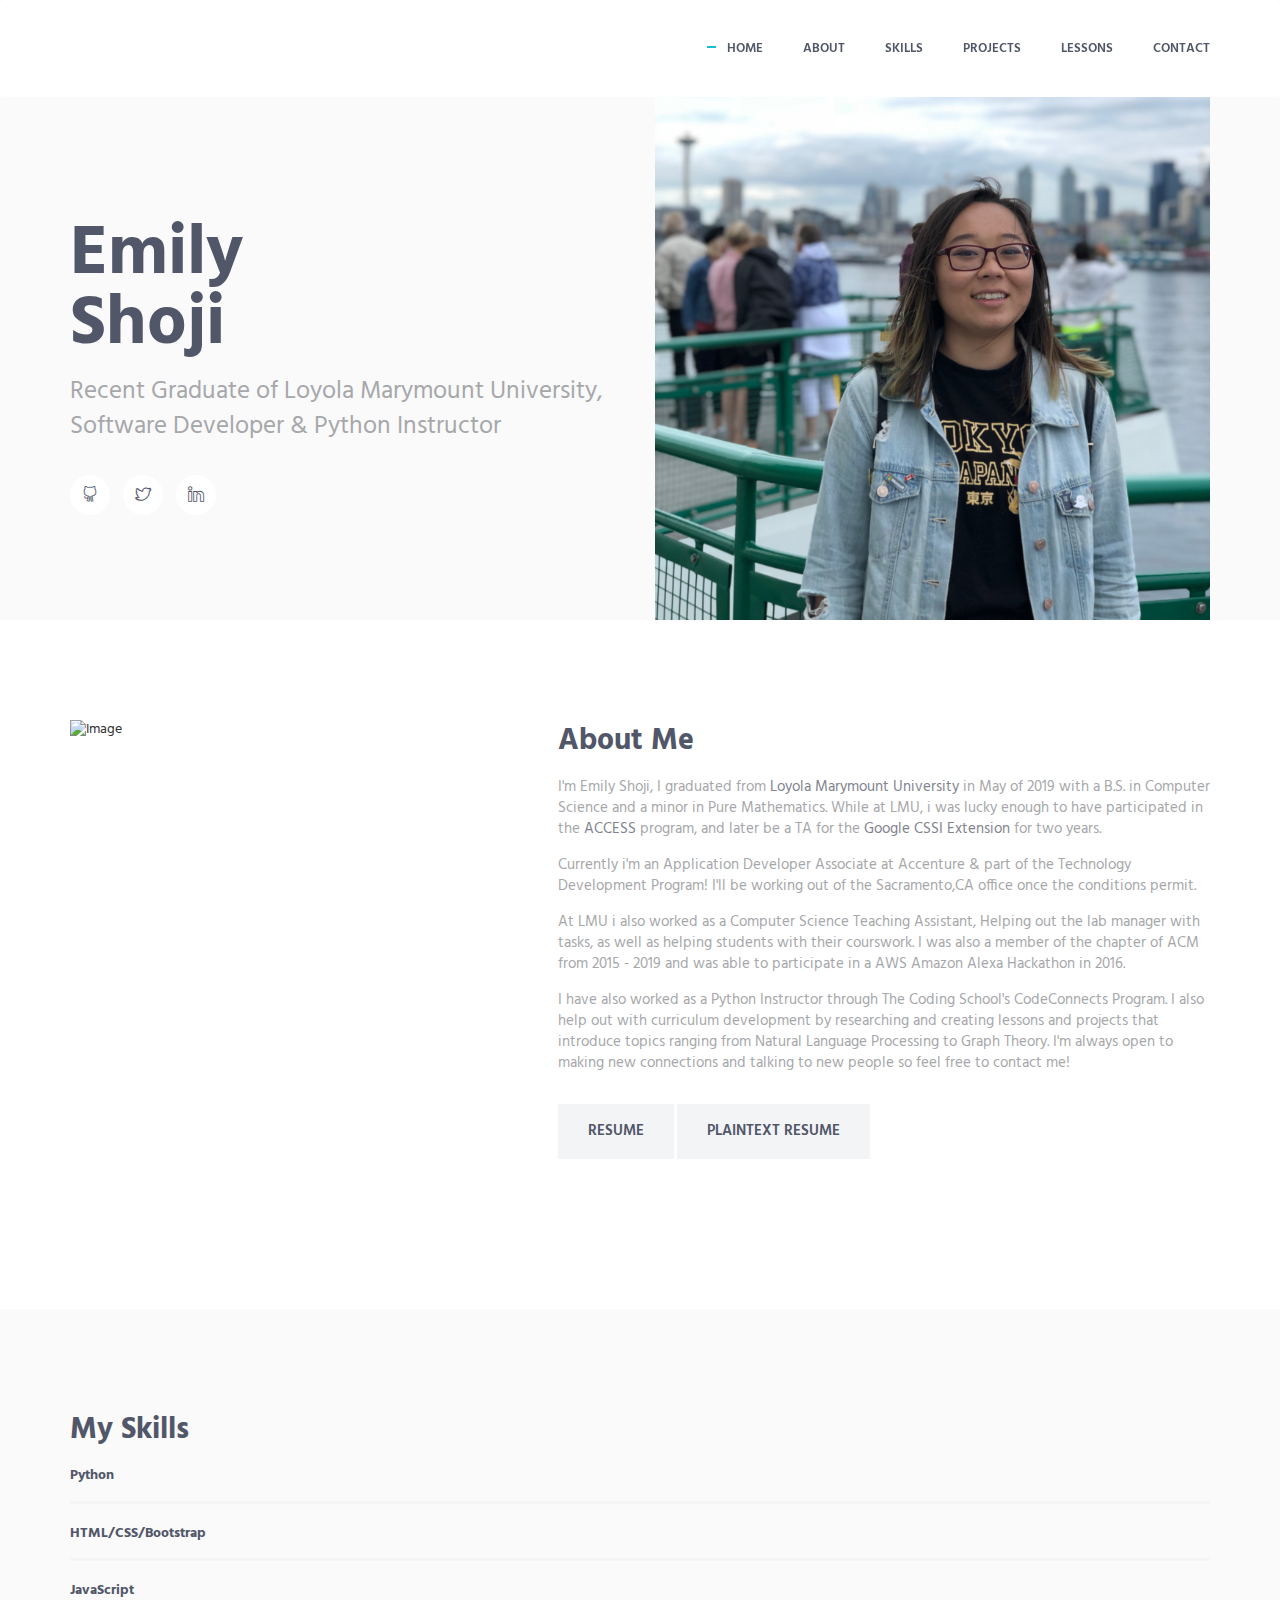
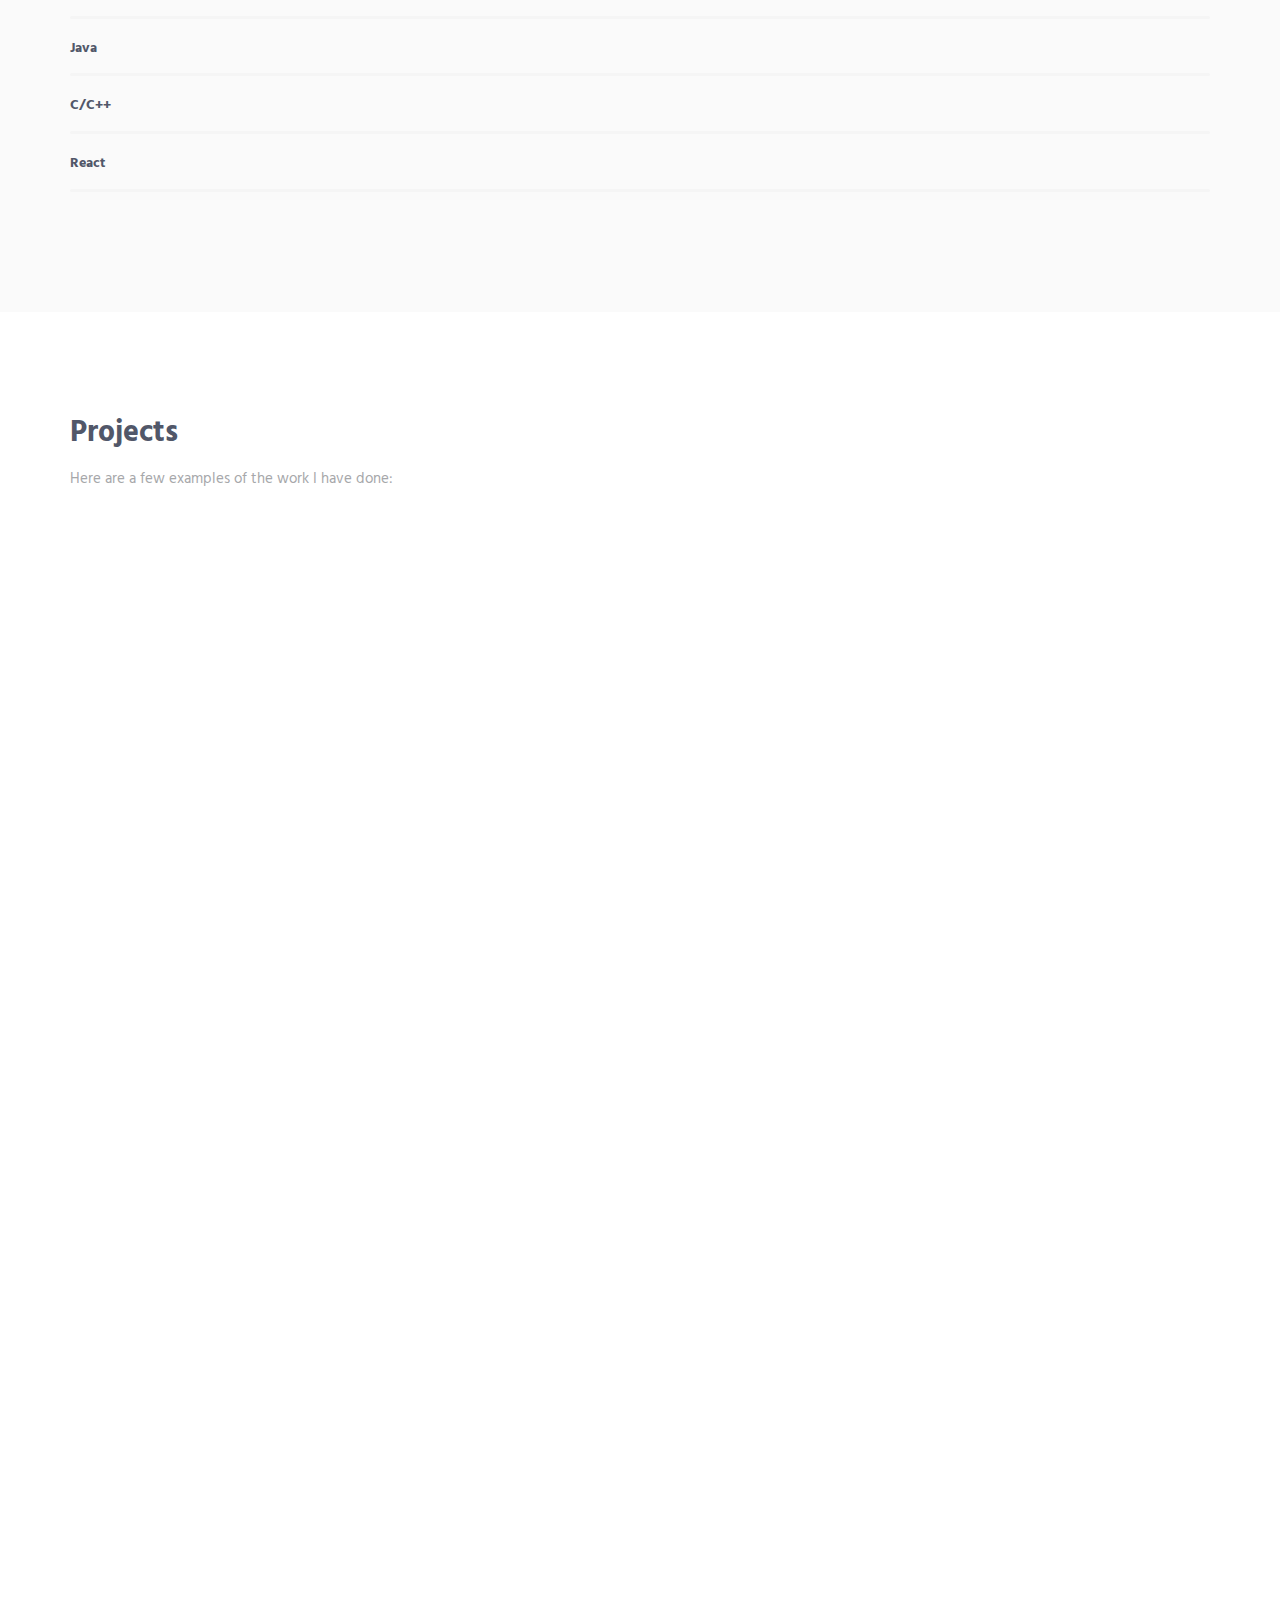
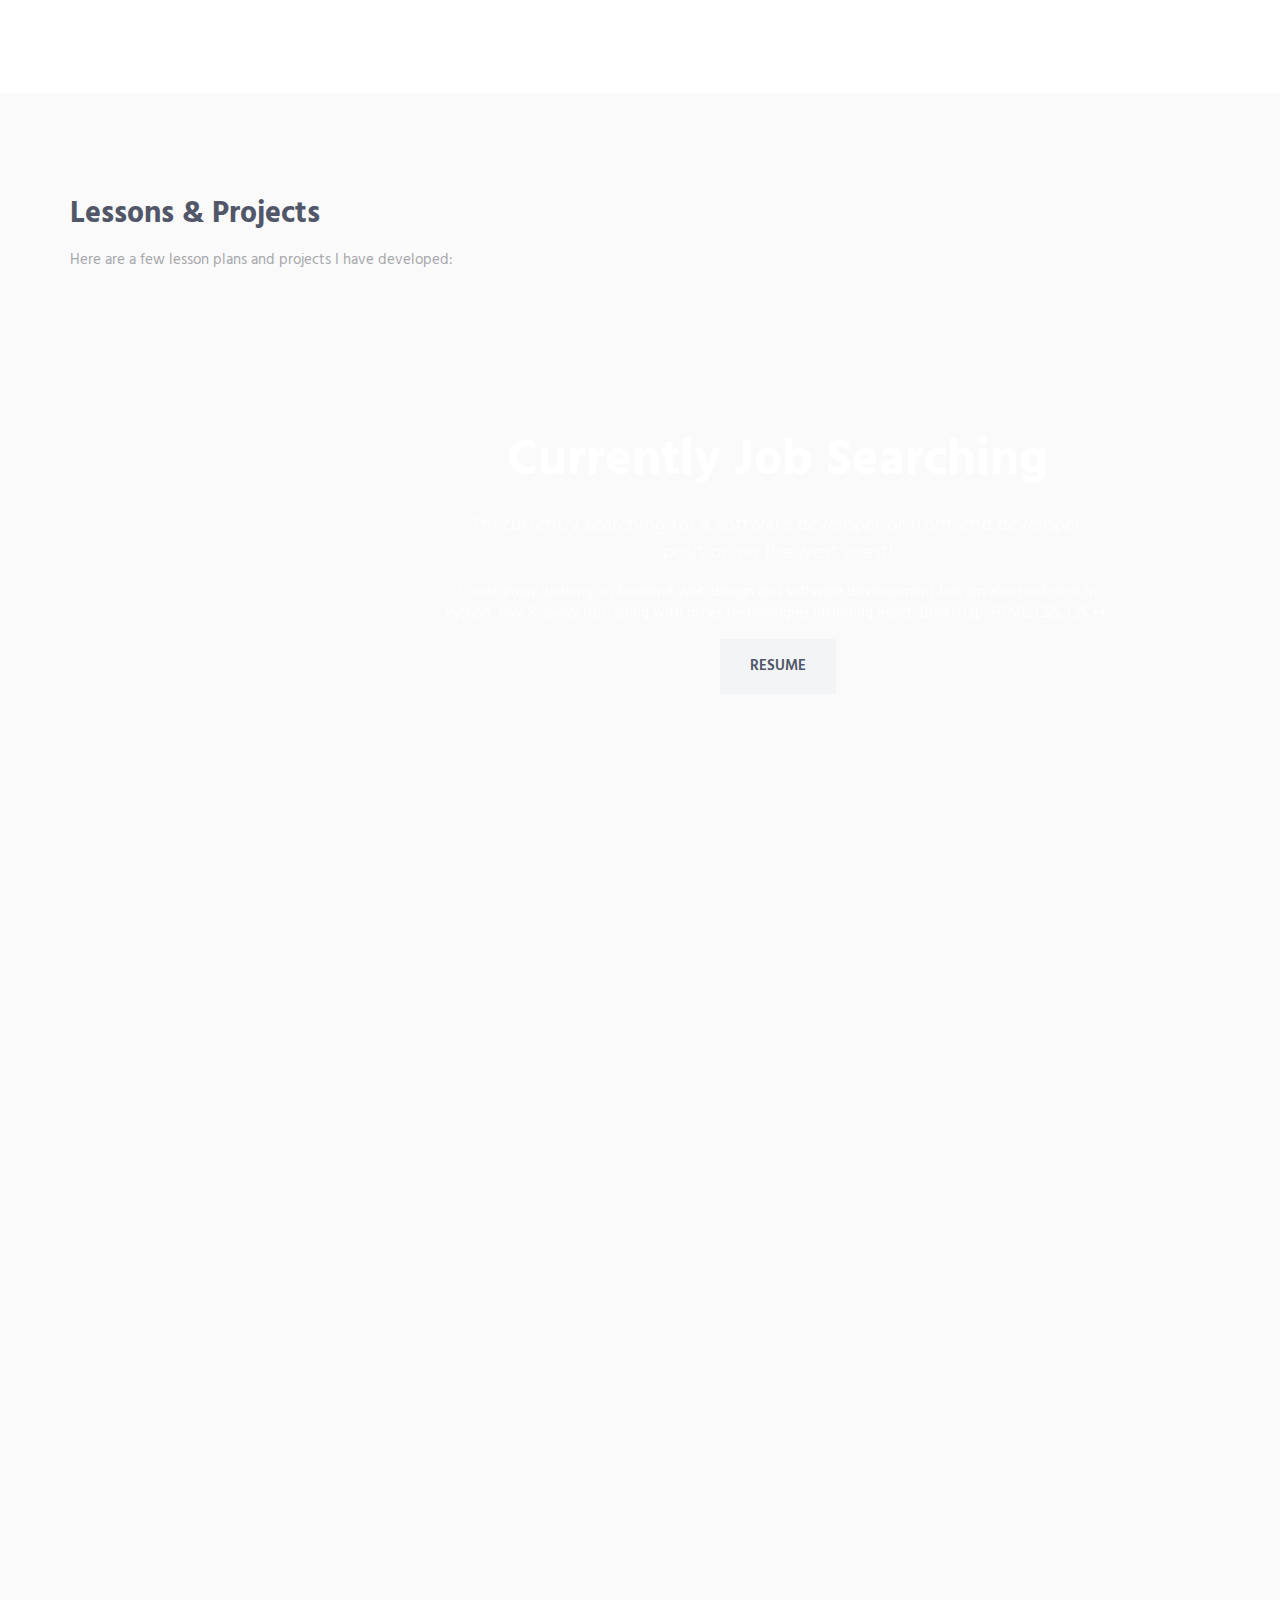
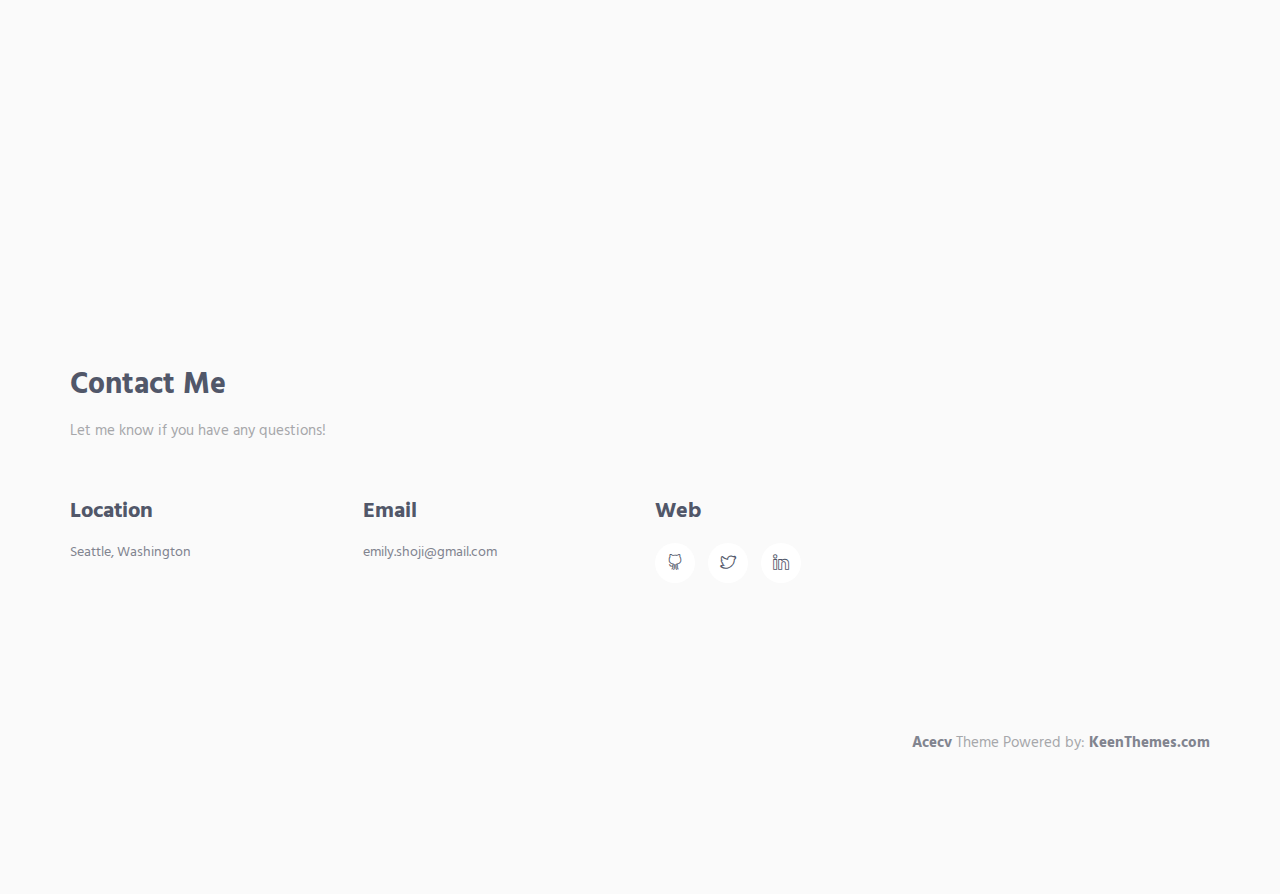
==== commit e184e64e: "Update bio!" ====
--- a/index.html
+++ b/index.html
@@ -123,9 +123,10 @@
                             <div class="margin-b-50">
                                 <div class="margin-b-30">
                                     <h2>About Me</h2>
-                                    <p>I'm Emily Shoji, I recently graduated from <a href="https://www.lmu.edu/">Loyola Marymount University</a> with a B.S. in Computer Science and a minor in Pure Mathematics. While at LMU, i was lucky enough to have participated in the <a href="https://cse.lmu.edu/centerforstudentsuccess/first-yearlearningcommunities/access/">ACCESS</a> program, and later be a TA for the <a href="https://cse.lmu.edu/centerforstudentsuccess/first-yearlearningcommunities/cssi/">Google CSSI Extension</a> for two years. </p>
+                                    <p>I'm Emily Shoji, I graduated from <a href="https://www.lmu.edu/">Loyola Marymount University</a> in May of 2019 with a B.S. in Computer Science and a minor in Pure Mathematics. While at LMU, i was lucky enough to have participated in the <a href="https://cse.lmu.edu/centerforstudentsuccess/first-yearlearningcommunities/access/">ACCESS</a> program, and later be a TA for the <a href="https://cse.lmu.edu/centerforstudentsuccess/first-yearlearningcommunities/cssi/">Google CSSI Extension</a> for two years. </p>
+                                    <p>Currently i'm an Application Developer Associate at Accenture & part of the Technology Development Program! I'll be working out of the Sacramento,CA office once the conditions permit.</p>
                                     <p>At LMU i also worked as a Computer Science Teaching Assistant, Helping out the lab manager with tasks, as well as helping students with their courswork. I was also a member of the chapter of ACM from 2015 - 2019 and was able to participate in a AWS Amazon Alexa Hackathon in 2016.</p>
-                                    <p>Currently, I work as a Python Instructor through The Coding School's CodeConnects Program. I also help out with curriculum development by researching and creating lessons and projects that introduce topics ranging from Natural Language Processing to Graph Theory. Check the lessons tab to see some of the lessons i've developed!</p>
+                                    <p>I have also worked as a Python Instructor through The Coding School's CodeConnects Program. I also help out with curriculum development by researching and creating lessons and projects that introduce topics ranging from Natural Language Processing to Graph Theory. I'm always open to making new connections and talking to new people so feel free to contact me!</p>
                                 </div>
                                 <a href="/Resumes/EmilyShojiResume.pdf" class="btn-theme btn-theme-md btn-default-bg text-uppercase">Resume</a>
                                 <a href="/Resumes/Plaintext Resume.pdf" class="btn-theme btn-theme-md btn-default-bg text-uppercase">Plaintext Resume </a>
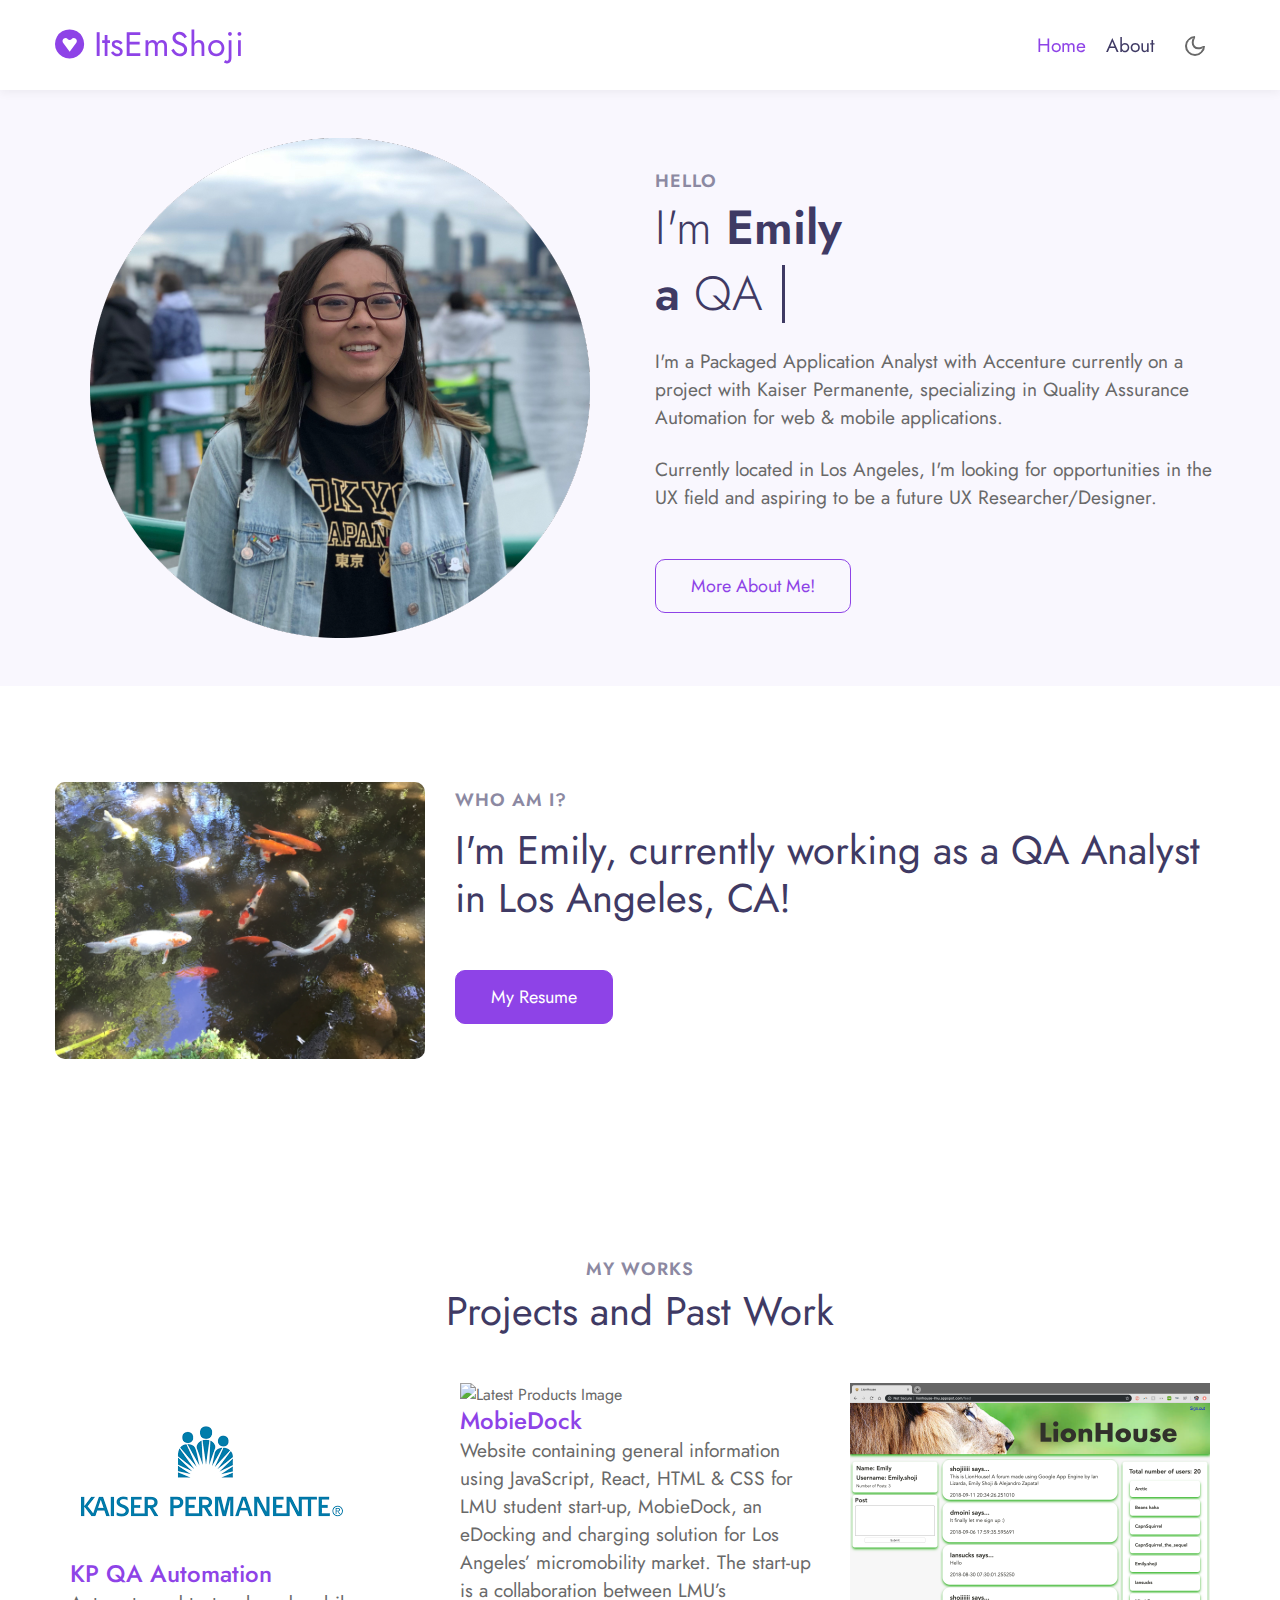
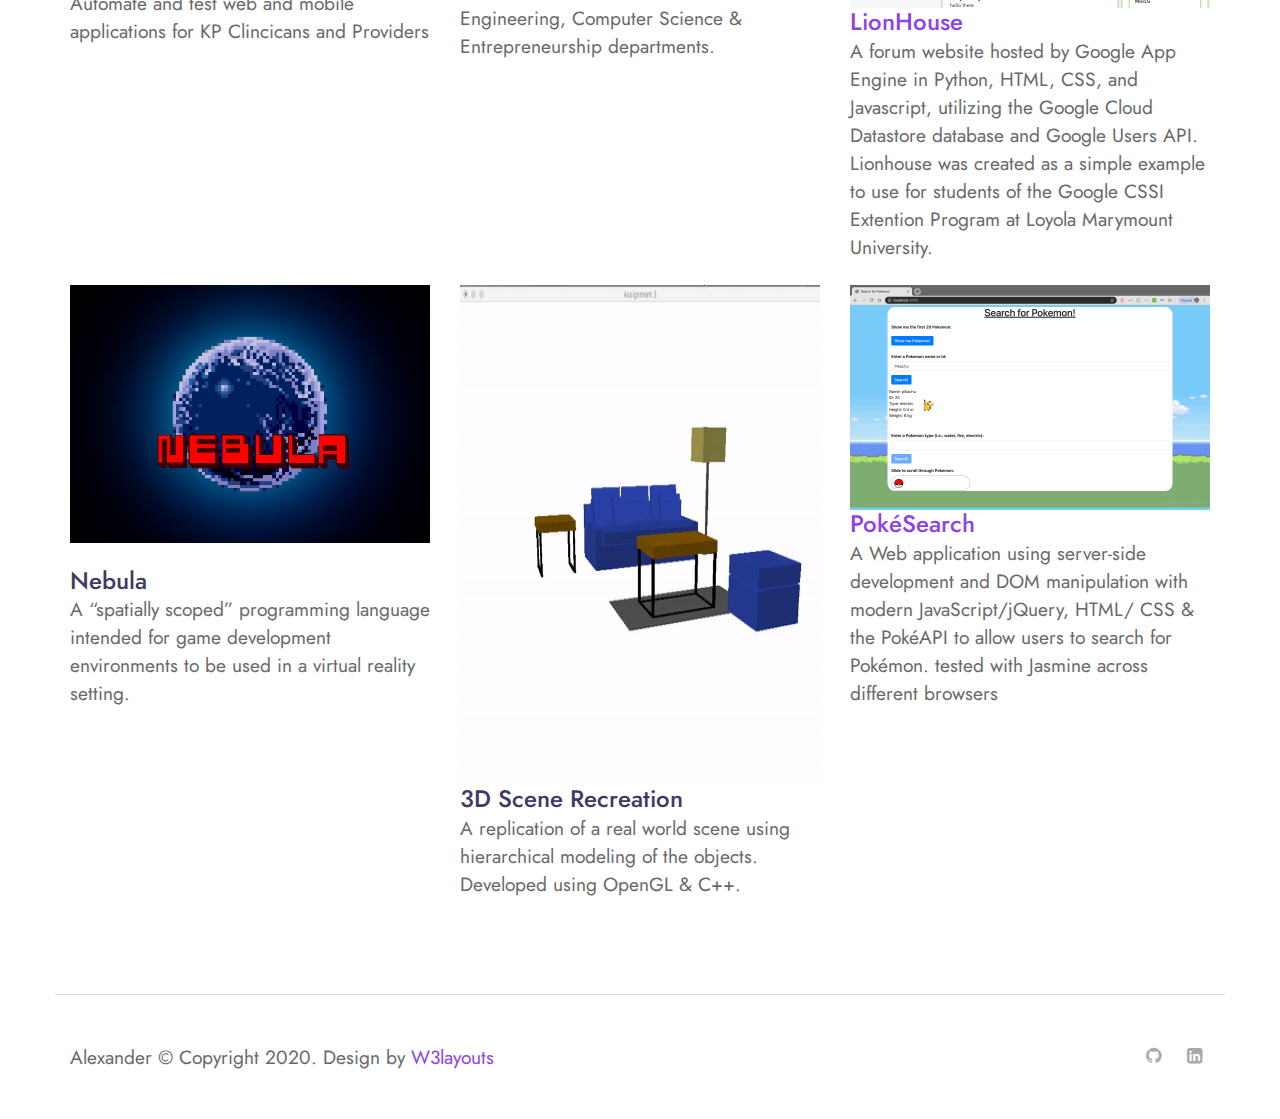
==== commit c3ac2f87: "fixing typo in home page about" ====
--- a/index.html
+++ b/index.html
@@ -1,432 +1,462 @@
-<!DOCTYPE html>
-<!-- ==============================
-    Project:        Metronic "Acecv" Frontend Freebie - Responsive HTML Template Based On Twitter Bootstrap 3.3.4
-    Version:        1.0
-    Author:         KeenThemes
-    Primary use:    Corporate, Business Themes.
-    Email:          support@keenthemes.com
-    Follow:         http://www.twitter.com/keenthemes
-    Like:           http://www.facebook.com/keenthemes
-    Website:        http://www.keenthemes.com
-    Premium:        Premium Metronic Admin Theme: http://themeforest.net/item/metronic-responsive-admin-dashboard-template/4021469?ref=keenthemes
-================================== -->
-<html lang="en" class="no-js">
-    <!-- BEGIN HEAD -->
-    <head>
-        <meta charset="utf-8"/>
-        <title>Emily Shoji</title>
-        <meta http-equiv="X-UA-Compatible" content="IE=edge">
-        <meta content="width=device-width, initial-scale=1" name="viewport"/>
-        <meta content="" name="description"/>
-        <meta content="" name="author"/>
-
-        <!-- GLOBAL MANDATORY STYLES -->
-        <link href="http://fonts.googleapis.com/css?family=Hind:300,400,500,600,700" rel="stylesheet" type="text/css">
-        <link href="vendor/simple-line-icons/css/simple-line-icons.css" rel="stylesheet" type="text/css"/>
-        <link href="vendor/bootstrap/css/bootstrap.min.css" rel="stylesheet" type="text/css"/>
-
-        <script src="https://code.jquery.com/jquery-3.3.1.slim.min.js" integrity="sha384-q8i/X+965DzO0rT7abK41JStQIAqVgRVzpbzo5smXKp4YfRvH+8abtTE1Pi6jizo" crossorigin="anonymous"></script>
-        <script src="https://cdnjs.cloudflare.com/ajax/libs/popper.js/1.14.7/umd/popper.min.js" integrity="sha384-UO2eT0CpHqdSJQ6hJty5KVphtPhzWj9WO1clHTMGa3JDZwrnQq4sF86dIHNDz0W1" crossorigin="anonymous"></script>
-        <script src="https://stackpath.bootstrapcdn.com/bootstrap/4.3.1/js/bootstrap.min.js" integrity="sha384-JjSmVgyd0p3pXB1rRibZUAYoIIy6OrQ6VrjIEaFf/nJGzIxFDsf4x0xIM+B07jRM" crossorigin="anonymous"></script>
-
-        <!-- PAGE LEVEL PLUGIN STYLES -->
-        <link href="css/animate.css" rel="stylesheet">
-        <link href="vendor/swiper/css/swiper.min.css" rel="stylesheet" type="text/css"/>
-
-        <!-- THEME STYLES -->
-        <link href="css/layout.min.css" rel="stylesheet" type="text/css"/>
-
-        <!-- Favicon -->
-        <link rel="shortcut icon" href="favicon.ico"/>
-    </head>
-    <!-- END HEAD -->
-
-    <!-- BODY -->
-    <body id="body" data-spy="scroll" data-target=".header">
-
-        <!--========== HEADER ==========-->
-        <header class="header navbar-fixed-top">
-            <!-- Navbar -->
-            <nav class="navbar" role="navigation">
-                <div class="container">
-                    <!-- Brand and toggle get grouped for better mobile display -->
-                    <div class="menu-container js_nav-item">
-                        <button type="button" class="navbar-toggle" data-toggle="collapse" data-target=".nav-collapse">
-                            <span class="sr-only">Toggle navigation</span>
-                            <span class="toggle-icon"></span>
-                        </button>
-
-                        <!-- Logo -->
-                        <div class="logo">
-                            <a class="logo-wrap" href="#body">
-                            </a>
-                        </div>
-                        <!-- End Logo -->
-                    </div>
-
-                    <!-- Collect the nav links, forms, and other content for toggling -->
-                    <div class="collapse navbar-collapse nav-collapse">
-                        <div class="menu-container">
-                            <ul class="nav navbar-nav navbar-nav-right">
-                                <li class="js_nav-item nav-item"><a class="nav-item-child nav-item-hover" href="#body">Home</a></li>
-                                <li class="js_nav-item nav-item"><a class="nav-item-child nav-item-hover" href="#about">About</a></li>
-                                <li class="js_nav-item nav-item"><a class="nav-item-child nav-item-hover" href="#experience">Skills</a></li>
-                                <li class="js_nav-item nav-item"><a class="nav-item-child nav-item-hover" href="#work">Projects</a></li>
-                                <li class="js_nav-item nav-item"><a class="nav-item-child nav-item-hover" href="#TCS">Lessons</a></li>
-                                <li class="js_nav-item nav-item"><a class="nav-item-child nav-item-hover" href="#contact">Contact</a></li>
-                            </ul>
-                        </div>
-                    </div>
-                    <!-- End Navbar Collapse -->
-                </div>
-            </nav>
-            <!-- Navbar -->
-        </header>
-        <!--========== END HEADER ==========-->
-
-        <!--========== SLIDER ==========-->
-        <div class="promo-block">
-            <div class="container">
-                <div class="row">
-                    <div class="col-sm-6 sm-margin-b-60">
-                        <div class="margin-b-30">
-                            <h1 class="promo-block-title">Emily <br/> Shoji</h1>
-                            <p class="promo-block-text">Recent Graduate of Loyola Marymount University, Software Developer & Python Instructor</p>
-                        </div>
-                        <ul class="list-inline">
-                            <li><a href="https://github.com/itsEmShoji" class="social-icons"><i class="icon-social-github"></i></a></li>
-                            <li><a href="https://twitter.com/itsEmShoji" class="social-icons"><i class="icon-social-twitter"></i></a></li>
-                            <li><a href="https://linkedin.com/in/emily-shoji" class="social-icons"><i class="icon-social-linkedin"></i></a></li>
-                        </ul>
-                    </div>
-                    <div class="col-sm-6">
-                        <div class="promo-block-img-wrap">
-                            <img class="promo-block-img img-responsive" src="img/IMG_3393.jpeg" align="Avatar">
-                        </div>
-                    </div>
-                </div>
-                <!--// end row -->
-            </div>
-        </div>
-        <!--========== SLIDER ==========-->
-
-        <!--========== PAGE LAYOUT ==========-->
-        <!-- About -->
-        <div id="about">
-            <div class="container content-lg">
-                <div class="row">
-                    <div class="col-sm-5 sm-margin-b-60">
-                        <img class="full-width img-responsive" src="img/IMG_4955.jpg" alt="Image">
-                    </div>
-                    <div class="col-sm-7">
-                        <div class="section margin-b-50">
-                            <div class="margin-b-50">
-                                <div class="margin-b-30">
-                                    <h2>About Me</h2>
-                                    <p>I'm Emily Shoji, I graduated from <a href="https://www.lmu.edu/">Loyola Marymount University</a> in May of 2019 with a B.S. in Computer Science and a minor in Pure Mathematics. While at LMU, i was lucky enough to have participated in the <a href="https://cse.lmu.edu/centerforstudentsuccess/first-yearlearningcommunities/access/">ACCESS</a> program, and later be a TA for the <a href="https://cse.lmu.edu/centerforstudentsuccess/first-yearlearningcommunities/cssi/">Google CSSI Extension</a> for two years. </p>
-                                    <p>Currently i'm an Application Developer Associate at Accenture & part of the Technology Development Program! I'll be working out of the Sacramento,CA office once the conditions permit.</p>
-                                    <p>At LMU i also worked as a Computer Science Teaching Assistant, Helping out the lab manager with tasks, as well as helping students with their courswork. I was also a member of the chapter of ACM from 2015 - 2019 and was able to participate in a AWS Amazon Alexa Hackathon in 2016.</p>
-                                    <p>I have also worked as a Python Instructor through The Coding School's CodeConnects Program. I also help out with curriculum development by researching and creating lessons and projects that introduce topics ranging from Natural Language Processing to Graph Theory. I'm always open to making new connections and talking to new people so feel free to contact me!</p>
-                                </div>
-                                <a href="/Resumes/EmilyShojiResume.pdf" class="btn-theme btn-theme-md btn-default-bg text-uppercase">Resume</a>
-                                <a href="/Resumes/Plaintext Resume.pdf" class="btn-theme btn-theme-md btn-default-bg text-uppercase">Plaintext Resume </a>
-                            </div>
-                        </div>
-                        <!-- End Progress Box -->
-                    </div>
-                </div>
-                <!--// end row -->
-            </div>
-        </div>
-        <!-- End About -->
-
-        <!-- Experience -->
-        <div id="experience">
-            <div class="bg-color-sky-light" data-auto-height="true">
-                <div class="container content-lg">
-
-                        <h2>My Skills</h2>
-                        <!-- Progress Box -->
-                        <div class="progress-box">
-                            <h5>Python <span class="color-heading pull-right"></span></h5>
-                            <div class="progress">
-                                <div class="progress-bar bg-color-base" role="progressbar" data-width="96"></div>
-                            </div>
-                        </div>
-                        <div class="progress-box">
-                            <h5>HTML/CSS/Bootstrap<span class="color-heading pull-right"></span></h5>
-                            <div class="progress">
-                                <div class="progress-bar bg-color-base" role="progressbar" data-width="96"></div>
-                            </div>
-                        </div>
-                        <div class="progress-box">
-                            <h5>JavaScript <span class="color-heading pull-right"></span></h5>
-                            <div class="progress">
-                                <div class="progress-bar bg-color-base" role="progressbar" data-width="90"></div>
-                            </div>
-                        </div>
-                        <div class="progress-box">
-                            <h5>Java <span class="color-heading pull-right"></span></h5>
-                            <div class="progress">
-                                <div class="progress-bar bg-color-base" role="progressbar" data-width="85"></div>
-                            </div>
-                        </div>
-                        <div class="progress-box">
-                            <h5>C/C++ <span class="color-heading pull-right"></span></h5>
-                            <div class="progress">
-                                <div class="progress-bar bg-color-base" role="progressbar" data-width="70"></div>
-                            </div>
-                        </div>
-                        <div class="progress-box">
-                            <h5>React<span class="color-heading pull-right"></span></h5>
-                            <div class="progress">
-                                <div class="progress-bar bg-color-base" role="progressbar" data-width="77"></div>
-                            </div>
-                        </div>
-                    <!--// end row -->
-                </div>
-            </div>
-        </div>
-        <!-- End Experience -->
-
-        <!-- Work -->
-        <div id="work">
-            <div class="container content-lg">
-                <div class="row margin-b-40">
-                    <div class="col-sm-6">
-                        <h2>Projects</h2>
-                        <p>Here are a few examples of the work I have done:</p>
-                    </div>
-                </div>
-                <!--// end row -->
-
-                <div class="row">
-                    <!-- Latest Products -->
-                    <div class="col-sm-4 sm-margin-b-50">
-                        <div class="margin-b-20">
-                            <div class="wow zoomIn" data-wow-duration=".3" data-wow-delay=".1s">
-                                <img class="img-responsive" src="img/portfolio/lionhouse1.png" alt="Latest Products Image">
-                                <h4><a href="https://lionhouse-lmu.appspot.com/">LionHouse</a> <span class="text-uppercase margin-l-20"></span></h4>
-                                <p> A forum website hosted by Google App Engine in Python, HTML, CSS, and Javascript, utilizing the Google Cloud Datastore database and Google Users API. Lionhouse was created as a simple example to use for students of the Google CSSI Extention Program
-                                        at Loyola Marymount University.</p>
-                                <p class="link">View <a href="https://github.com/CapnSquirrel/LionHouse">Github</a> and <a href="https://lionhouse-lmu.appspot.com/">live site</a></p> <br>
-                            </div>
-                        </div>
-                    </div>
-                    <!-- End Latest Products -->
-
-                    <!-- Latest Products -->
-                    <div class="col-sm-4 sm-margin-b-50">
-                        <div class="margin-b-20">
-                            <div class="wow zoomIn" data-wow-duration=".3" data-wow-delay=".1s">
-                                <img class="img-responsive" src="img/portfolio/mobiedock.png" alt="Latest Products Image">
-                                <h4><a href="https://mobiedock.com">MobieDock</a> <span class="text-uppercase margin-l-20"></span></h4>
-                                <p>Website containing general information using JavaScript, React, HTML & CSS for LMU student start-up, MobieDock, an eDocking and charging solution for Los Angeles’ micromobility market. The start-up is a collaboration between LMU’s Engineering, Computer Science & Entrepreneurship departments.</p>
-                                <p class="link">View live site<a href="https://mobiedock.com"> here</a></p>
-                            </div>
-                        </div>
-                    </div>
-                    <!-- End Latest Products -->
-
-                    <!-- Latest Products -->
-                    <div class="col-sm-4 sm-margin-b-50">
-                        <div class="margin-b-20">
-                            <div class="wow zoomIn" data-wow-duration=".3" data-wow-delay=".1s">
-                                <img class="img-responsive" src="img/portfolio/pokeapi.png" alt="Latest Products Image">
-                                <h4><a href="#">PokéSearch</a> <span class="text-uppercase margin-l-20"></span></h4>
-                                <p> A Web application using server-side development and DOM manipulation with modern JavaScript/jQuery, HTML/ CSS & the PokéAPI to allow users to search for Pokémon. tested with Jasmine across different browsers</p>
-                                <br><br>
-                                <p class="link">View Github repo<a href="https://github.com/itsEmShoji/pokeAPI-frontend"> here</a></p> <br>
-                            </div>
-                        </div>
-                    </div>
-                    <!-- End Latest Products -->
-                </div>
-                <!--// end row -->
-                <br>
-                <div class="row">
-                        <!-- Latest Products -->
-                        <div class="col-sm-4 sm-margin-b-50">
-                            <div class="margin-b-20">
-                                <div class="wow zoomIn" data-wow-duration=".3" data-wow-delay=".1s">
-                                    <img class="img-responsive" src="img/portfolio/Nebula-logo-small.png" alt="Latest Products Image" width="700px">
-                                    <br>
-                                    <h4><a href="https://nebulalang.github.io/">Nebula</a> <span class="text-uppercase margin-l-20"></span></h4>
-                                    <p>A “spatially scoped” programming language intended for game development environments to be used in a virtual reality setting.</p>
-                                </div>
-                            </div>
-                        </div>
-                        <!-- End Latest Products -->
-                       
-                        <!-- Latest Products -->
-                        <div class="col-sm-4 sm-margin-b-50">
-                            <div class="margin-b-20">
-                                <div class="wow zoomIn" data-wow-duration=".3" data-wow-delay=".1s">
-                                    <img class="img-responsive" src="img/portfolio/compundium2.png" alt="Latest Products Image">
-                                    <br><br><br>
-                                    <h4><a href="https://compundium2.appspot.com/">Compundium2</a> <span class="text-uppercase margin-l-20"></span></h4>
-                                    <p>An updated version of a past project using React, Python, Google User API, Google Datastore & Google App Engine. Users can log in with their Google account and post puns or upvote & downvote other posts as well as view their pun scores on a profile page.</p>
-                                    <p class="link">View <a href="https://github.com/itsEmShoji/compundium2.0">Github</a> and <a href="https://compundium2.appspot.com/">live site</a></p> <br>
-                                </div>
-                            </div>
-
-                        </div>
-                        <!-- End Latest Products -->
-    
-                        <!-- Latest Products -->
-                        <div class="col-sm-4 sm-margin-b-50">
-                            <div class="margin-b-20">
-                                <div class="wow zoomIn" data-wow-duration=".3" data-wow-delay=".1s">
-                                    <img class="img-responsive" src="img/portfolio/OpenGLRoom.gif" alt="Latest Products Image" height="500px">
-                                    <h4>3D Scene Recreation <span class="text-uppercase margin-l-20"></span></h4>
-                                    <p>A replication of a real world scene using hierarchical modeling of the objects. Developed using OpenGL & C++.</p>
-
-                                </div>
-                            </div>
-                        </div>
-                        <!-- End Latest Products -->
-                    </div>
-                    <!--// end row -->
-            </div>
-        </div>
-<div id='TCS'>
-    <div class="bg-color-sky-light">
-            <div class="container content-lg">
-                <div class="row margin-b-40">
-                    <div class="col-sm-6">
-                        <h2>Lessons & Projects</h2>
-                        <p>Here are a few lesson plans and projects I have developed:</p>
-                    </div>
-                </div>
-                <!--// end row -->
-
-                <div class="row">
-                    <!-- Latest Products -->
-                    <div class="col-sm-4 sm-margin-b-50">
-                        <div class="margin-b-20">
-                            <div class="wow zoomIn" data-wow-duration=".3" data-wow-delay=".1s">
-                                <img class="img-responsive" src="img/portfolio/letters_inverse.png" alt="Latest Products Image" width="700px">
-                                <br>
-                                <h4><a href="">N-Gram Text Generator</a> <span class="text-uppercase margin-l-20"></span></h4>
-                                <p>Introduce NLP and n-gram modeling to create text based off of <i>Green Eggs & Ham</i> by Dr. Seuss</p>
-                        </div>
-                    </div>
-                    <!-- End Latest Products -->
-
-                    <!-- Latest Products -->
-                    <div class="col-sm-4 sm-margin-b-50">
-                        <div class="margin-b-20">
-                            <div class="wow zoomIn" data-wow-duration=".3" data-wow-delay=".1s">
-                                <img class="img-responsive" src="img/portfolio/clipart-calendar-scheduling.png" alt="Latest Products Image" width="700px">
-                                <br>
-                                <h4><a href="">Appointment Scheduler</a> <span class="text-uppercase margin-l-20"></span></h4>
-                                <p>Apply Graph theory and Graph Coloring algorithms to assign Doctors to different appointment times.</p>
-                        </div>
-                    </div>
-                    <!-- End Latest Products -->
-
-                    <!-- Latest Products -->
-                    <div class="col-sm-4 sm-margin-b-50">
-                        <div class="margin-b-20">
-                            <div class="wow zoomIn" data-wow-duration=".3" data-wow-delay=".1s">
-                                <img class="img-responsive" src="img/portfolio/zombie.jpg" alt="Latest Products Image" width="700px">
-                                <br>
-                                <h4><a href="">Walking Dead with Heaps</a> <span class="text-uppercase margin-l-20"></span></h4>
-                                <p>Understand and use the heapq Python3 library and implement a heap that will tell users what order the incoming zombies should be slain in.</p>
-                        </div>
-                    </div>
-                    <!-- End Latest Products -->
-                </div>
-                <!--// end row -->
-            </div>
-            </div>
-        <!-- End Work -->
-
-        <!-- Promo Banner -->
-        <div class="promo-banner parallax-window" data-parallax="scroll" data-image-src="img/koi.jpg">
-            <div class="container-sm content-lg">
-                <h2 class="promo-banner-title">Currently Job Searching</h2>
-                <p class="promo-banner-text" style="color: white;">I'm currently searching for a software developer or front-end developer position on the west coast!</p>
-                <p style="color: white;">I most enjoy working on frontend web design and software development but am also proficient in Python, Java & Javascript, along with other technologies including React, Bootstrap, HTML, CSS, C/C++, </p>
-                <a href="itsEmShoji.github.io/Resume/EmilyShojiResume.pdf" class="btn-theme btn-theme-md btn-default-bg text-uppercase">Resume</a>
-              </div>
-        </div>
-        <!-- End Promo Banner -->
-            
-        <!-- Contact -->
-        <div id="contact">
-                <div class="container content-lg">
-                    <div class="row margin-b-40">
-                        <div class="col-sm-6">
-                           <h2>Contact Me</h2>
-                            <p>Let me know if you have any questions!</p>
-                        </div>
-                    </div>
-                    <!--// end row -->
-
-                    <div class="row">
-                        <div class="col-md-3 col-xs-6 md-margin-b-30">
-                            <h4>Location</h4>
-                            <a href="#">Seattle, Washington</a>
-                        </div>
-                        <div class="col-md-3 col-xs-6">
-                            <h4>Email</h4>
-                            <a href="mailto:emily.shoji@gmail.com">emily.shoji@gmail.com</a>
-                        </div>
-                        <div class="col-md-3 col-xs-6">
-                            <h4>Web</h4>
-                            <ul class="list-inline">
-                                <li><a href="https://github.com/itsEmShoji" class="social-icons"><i class="icon-social-github"></i></a></li>
-                                <li><a href="https://twitter.com/itsEmShoji" class="social-icons"><i class="icon-social-twitter"></i></a></li>
-                                <li><a href="https://linkedin.com/in/emily-shoji" class="social-icons"><i class="icon-social-linkedin"></i></a></li>
-                            </ul>
-                        </div>
-                    </div>
-                    <!--// end row -->
-                </div>
-        </div>
-        <!-- End Contact -->
-        <!--========== END PAGE LAYOUT ==========-->
-
-        <!--========== FOOTER ==========-->
-        <footer class="footer">
-            <div class="content container">
-                <div class="row">
-                    <div class="col-xs-6">
-                    </div>
-                    <div class="col-xs-6 text-right sm-text-left">
-                        <p class="margin-b-0"><a class="fweight-700" href="http://keenthemes.com/preview/acecv/">Acecv</a> Theme Powered by: <a class="fweight-700" href="http://www.keenthemes.com/">KeenThemes.com</a></p>
-                    </div>
-                </div>
-                <!--// end row -->
-            </div>
-        </footer>
-        <!--========== END FOOTER ==========-->
-
-        <!-- Back To Top -->
-        <a href="javascript:void(0);" class="js-back-to-top back-to-top">Top</a>
-
-        <!-- JAVASCRIPTS(Load javascripts at bottom, this will reduce page load time) -->
-        <!-- CORE PLUGINS -->
-        <script src="vendor/jquery.min.js" type="text/javascript"></script>
-        <script src="vendor/jquery-migrate.min.js" type="text/javascript"></script>
-        <script src="vendor/bootstrap/js/bootstrap.min.js" type="text/javascript"></script>
-
-        <!-- PAGE LEVEL PLUGINS -->
-        <script src="vendor/jquery.easing.js" type="text/javascript"></script>
-        <script src="vendor/jquery.back-to-top.js" type="text/javascript"></script>
-        <script src="vendor/jquery.smooth-scroll.js" type="text/javascript"></script>
-        <script src="vendor/jquery.wow.min.js" type="text/javascript"></script>
-        <script src="vendor/jquery.parallax.min.js" type="text/javascript"></script>
-        <script src="vendor/jquery.appear.js" type="text/javascript"></script>
-        <script src="vendor/swiper/js/swiper.jquery.min.js" type="text/javascript"></script>
-
-        <!-- PAGE LEVEL SCRIPTS -->
-        <script src="js/layout.min.js" type="text/javascript"></script>
-        <script src="js/components/progress-bar.min.js" type="text/javascript"></script>
-        <script src="js/components/swiper.min.js" type="text/javascript"></script>
-        <script src="js/components/wow.min.js" type="text/javascript"></script>
-
-    </body>
-    <!-- END BODY -->
+<!--
+Author: W3layouts
+Author URL: http://w3layouts.com
+-->
+<!doctype html>
+<html lang="en">
+
+<head>
+  <!-- Required meta tags -->
+  <meta charset="utf-8">
+  <meta name="viewport" content="width=device-width, initial-scale=1, shrink-to-fit=no">
+
+  <title>Emily Shoji Personal Portfolio </title>
+
+  <!-- google fonts -->  
+  <link href="//fonts.googleapis.com/css2?family=Jost:wght@300;400;600&display=swap" rel="stylesheet">
+
+  <!-- Template CSS -->
+  <link rel="stylesheet" href="assets/css/style-starter.css">
+</head>
+
+<body>
+<!-- header -->
+<header id="site-header" class="fixed-top">
+  <div class="container">
+      <nav class="navbar navbar-expand-lg stroke">
+          <a class="navbar-brand" href="index.html">
+              <span class="fa fa-gratipay"></span> itsEmShoji
+          </a>
+          <!-- if logo is image enable this   
+      <a class="navbar-brand" href="#index.html">
+          <img src="image-path" alt="Your logo" title="Your logo" style="height:35px;" />
+      </a> -->
+          <button class="navbar-toggler  collapsed bg-gradient" type="button" data-toggle="collapse"
+              data-target="#navbarTogglerDemo02" aria-controls="navbarTogglerDemo02" aria-expanded="false"
+              aria-label="Toggle navigation">
+              <span class="navbar-toggler-icon fa icon-expand fa-bars"></span>
+              <span class="navbar-toggler-icon fa icon-close fa-times"></span>
+              </span>
+          </button>
+
+          <div class="collapse navbar-collapse" id="navbarTogglerDemo02">
+              <ul class="navbar-nav ml-auto">
+                  <li class="nav-item active">
+                      <a class="nav-link" href="index.html">Home <span class="sr-only">(current)</span></a>
+                  </li>
+                  <li class="nav-item @@about__active">
+                      <a class="nav-link" href="about.html">About</a>
+                  </li>
+              </ul>
+          </div>
+          <!-- toggle switch for light and dark theme -->
+          <div class="mobile-position">
+              <nav class="navigation">
+                  <div class="theme-switch-wrapper">
+                      <label class="theme-switch" for="checkbox">
+                          <input type="checkbox" id="checkbox">
+                          <div class="mode-container">
+                              <i class="gg-sun"></i>
+                              <i class="gg-moon"></i>
+                          </div>
+                      </label>
+                  </div>
+              </nav>
+          </div>
+          <!-- //toggle switch for light and dark theme -->
+      </nav>
+  </div>
+</header>
+<!-- //header -->
+
+<!-- banner section -->
+<section id="home" class="w3l-banner py-5">
+    <div class="container">
+        <div class="row align-items-center">
+          <div class="col-lg-6 col-md-8 col-sm-10 mt-lg-0 mt-4">
+            <div class="img-effect text-lg-center">
+                <img src="assets/images/HomePage500.png" alt="myphoto" class="img-fluidx">
+            </div>
+        </div>
+            <div class="col-lg-6 col-sm-12 mt-lg-0 mt-4">
+                <span class="title-small">Hello</span>
+                <h1 class="mb-2 title"> <span>I'm</span> Emily </h1>
+                <h1 class="mb-4 title"> a <span class="typed-text"></span><span class="cursor">&nbsp</span></h1>
+                <p>I'm a Packaged Application Analyst with Accenture currently on a project with Kaiser Permanente, specializing in Quality Assurance Automation for web & mobile applications. 
+                </p> 
+                <br>
+                <p>Currently located in Los Angeles, I'm looking for opportunities in the UX field and aspiring to be a future UX Researcher/Designer. 
+                </p>
+                <div class="mt-sm-5 mt-4">
+                    <a class="btn btn-outline-primary btn-style mr-2" href="about.html"> More About Me! </a>
+                </div>
+            </div>
+        </div>
+    </div>
+</section>
+<!-- //banner section -->
+
+<!-- home page about section -->
+<section class="w3l-index3" id="about">
+    <div class="midd-w3 py-5">
+        <div class="container py-lg-5 py-md-3">
+            <div class="row">
+                <div class="col-lg-4">
+                    <div class="position-relative">
+                        <img src="assets/images/koi.jpg" alt="" class="radius-image img-fluid">
+                    </div>
+                </div>
+                <div class="col-lg-8 mt-lg-0 mt-5">
+                    <h5 class="title-small mb-2">Who am i?</h5>
+                    <h3 class="title-big">I'm Emily, currently working as a QA Analyst in Los Angeles, CA!</h3>
+                    <a href="Resumes/Emily Shoji Resume 2024.pdf" class="btn btn-style btn-primary mt-lg-5 mt-4">My Resume</a>
+                </div>
+            </div>
+        </div>
+    </div>
+</section>
+<!-- //home page about section -->
+
+<div id="work">
+  <div class="container content-lg">
+      <div class="cusrtomer-layout py-5">
+        <div class="container py-lg-5 py-md-4">
+            <div class="heading text-center mx-auto">
+                <h6 class="title-small text-center">My Works</h6>
+                <h3 class="title-big mb-md-5 mb-4">Projects and Past Work </h3>
+            </div>
+      <!--// end row -->
+
+      <div class="row">
+          <!-- Latest Products -->
+
+          <div class="col-sm-4 sm-margin-b-50">
+            <div class="margin-b-20">
+                <!-- <div class="wow zoomIn" data-wow-duration=".3" data-wow-delay=".1s"> -->
+                    <img class="img-responsive" src="assets/images/portfolio/KP.png" alt="Latest Products Image">
+                    <h4><a href="https://mobiedock.com">KP QA Automation</a> <span class="text-uppercase margin-l-20"></span></h4>
+                    <p>Automate and test web and mobile applications for KP Clincicans and Providers</p>
+                
+            </div>
+        </div>
+
+          <div class="col-sm-4 sm-margin-b-50">
+            <div class="margin-b-20">
+                <!-- <div class="wow zoomIn" data-wow-duration=".3" data-wow-delay=".1s"> -->
+                    <img class="img-responsive" src="assets/images/portfolio/mobiedock.png" alt="Latest Products Image">
+                    <h4><a href="https://mobiedock.com">MobieDock</a> <span class="text-uppercase margin-l-20"></span></h4>
+                    <p>Website containing general information using JavaScript, React, HTML & CSS for LMU student start-up, MobieDock, an eDocking and charging solution for Los Angeles’ micromobility market. The start-up is a collaboration between LMU’s Engineering, Computer Science & Entrepreneurship departments.</p>
+                
+            </div>
+        </div>
+        
+        <div class="col-sm-4 sm-margin-b-50">
+              <div class="margin-b-20">
+                  <!-- <div class="wow zoomIn" data-wow-duration=".3" data-wow-delay=".1s"> -->
+                      <img class="img-responsive" src="assets/images/portfolio/lionhouse.png" alt="Latest Products Image">
+                      <h4><a href="https://lionhouse-lmu.appspot.com/">LionHouse</a> <span class="text-uppercase margin-l-20"></span></h4>
+                      <p> A forum website hosted by Google App Engine in Python, HTML, CSS, and Javascript, utilizing the Google Cloud Datastore database and Google Users API. Lionhouse was created as a simple example to use for students of the Google CSSI Extention Program
+                              at Loyola Marymount University.</p>
+                  
+              </div>
+          </div>
+         
+        
+          <!-- End Latest Products -->
+      </div>
+    <br>
+      <!--// end row -->
+      <div class="row" >
+              <!-- Latest Products -->
+              <div class="col-sm-4 sm-margin-b-50">
+                  <div class="margin-b-20">
+                      <!-- <div class="wow zoomIn" data-wow-duration=".3" data-wow-delay=".1s"> -->
+                          <img class="img-responsive" src="assets/images/portfolio/Nebula-logo-small.png" alt="Latest Products Image" width="700px">
+                          <br>
+                          <h4>Nebula <span class="text-uppercase margin-l-20"></span></h4>
+                          <p>A “spatially scoped” programming language intended for game development environments to be used in a virtual reality setting.</p>
+                      
+                  </div>
+              </div>
+              <div class="col-sm-4 sm-margin-b-50">
+                  <div class="margin-b-20">
+                      <!-- <div class="wow zoomIn" data-wow-duration=".3" data-wow-delay=".1s"> -->
+                          <img class="img-responsive" src="assets/images/portfolio/OpenGLRoom.gif" alt="Latest Products Image" height="500px">
+                          <h4>3D Scene Recreation <span class="text-uppercase margin-l-20"></span></h4>
+                          <p>A replication of a real world scene using hierarchical modeling of the objects. Developed using OpenGL & C++.</p>
+                  </div>
+              </div>
+
+              <div class="col-sm-4 sm-margin-b-50">
+                <div class="margin-b-20">
+                    <!-- <div class="wow zoomIn" data-wow-duration=".3" data-wow-delay=".1s"> -->
+                        <img class="img-responsive" src="assets/images/portfolio/pokeapi.png" alt="Latest Products Image">
+                        <h4><a href="#">PokéSearch</a> <span class="text-uppercase margin-l-20"></span></h4>
+                        <p> A Web application using server-side development and DOM manipulation with modern JavaScript/jQuery, HTML/ CSS & the PokéAPI to allow users to search for Pokémon. tested with Jasmine across different browsers</p>
+                    
+                </div>
+            </div>
+              <!-- End Latest Products -->
+          </div>
+          <!--// end row -->
+  </div>
+</div>
+
+ 
+<!-- Footer -->
+<section class="w3l-footer py-sm-5 py-4">
+  <div class="container">
+    <div class="footer-content">
+      <div class="row">
+        <div class="col-lg-8 footer-left">
+          <p class="m-0">Alexander © Copyright 2020. Design by <a href="https://w3layouts.com">W3layouts</a></p>
+        </div>
+        <div class="col-lg-4 footer-right text-lg-right text-center mt-lg-0 mt-3">
+          <ul class="social m-0 p-0">
+            <li><a href="https://github.com/itsEmShoji"><span class="fa fa-github"></span></a></li>
+            <li><a href="https://www.linkedin.com/in/emily-shoji/"><span class="fa fa-linkedin-square"></span></a></li>
+          </ul>
+        </div>
+      </div>
+    </div>
+  </div>
+
+  <!-- move top -->
+  <button onclick="topFunction()" id="movetop" title="Go to top">
+    <span class="fa fa-angle-up"></span>
+  </button>
+  <script>
+    // When the user scrolls down 20px from the top of the document, show the button
+    window.onscroll = function () {
+      scrollFunction()
+    };
+
+    function scrollFunction() {
+      if (document.body.scrollTop > 20 || document.documentElement.scrollTop > 20) {
+        document.getElementById("movetop").style.display = "block";
+      } else {
+        document.getElementById("movetop").style.display = "none";
+      }
+    }
+
+    // When the user clicks on the button, scroll to the top of the document
+    function topFunction() {
+      document.body.scrollTop = 0;
+      document.documentElement.scrollTop = 0;
+    }
+  </script>
+  <!-- /move top -->
+</section>
+<!-- //Footer -->
+
+<!-- all js scripts and files here -->
+
+<script src="assets/js/theme-change.js"></script><!-- theme switch js (light and dark)-->
+
+<script src="assets/js/jquery-3.3.1.min.js"></script><!-- default jQuery -->
+
+<!-- /typig-text-->
+<script>
+  const typedTextSpan = document.querySelector(".typed-text");
+  const cursorSpan = document.querySelector(".cursor");
+
+  const textArray = ["QA Automator", "Aspiring UX Researcher", "Computer Scientist"];
+  const typingDelay = 200;
+  const erasingDelay = 10;
+  const newTextDelay = 100; // Delay between current and next text
+  let textArrayIndex = 0;
+  let charIndex = 0;
+
+  function type() {
+    if (charIndex < textArray[textArrayIndex].length) {
+      if (!cursorSpan.classList.contains("typing")) cursorSpan.classList.add("typing");
+      typedTextSpan.textContent += textArray[textArrayIndex].charAt(charIndex);
+      charIndex++;
+      setTimeout(type, typingDelay);
+    } else {
+      cursorSpan.classList.remove("typing");
+      setTimeout(erase, newTextDelay);
+    }
+  }
+
+  function erase() {
+    if (charIndex > 0) {
+      // add class 'typing' if there's none
+      if (!cursorSpan.classList.contains("typing")) {
+        cursorSpan.classList.add("typing");
+      }
+      typedTextSpan.textContent = textArray[textArrayIndex].substring(0, 0);
+      charIndex--;
+      setTimeout(erase, erasingDelay);
+    } else {
+      cursorSpan.classList.remove("typing");
+      textArrayIndex++;
+      if (textArrayIndex >= textArray.length) textArrayIndex = 0;
+      setTimeout(type, typingDelay);
+    }
+  }
+
+  document.addEventListener("DOMContentLoaded", function () { // On DOM Load initiate the effect
+    if (textArray.length) setTimeout(type, newTextDelay + 250);
+  });
+</script>
+<!-- //typig-text-->
+
+<!-- services owlcarousel -->
+<script src="assets/js/owl.carousel.js"></script>
+
+<!-- script for services -->
+<script>
+  $(document).ready(function () {
+    $('.owl-two').owlCarousel({
+      loop: true,
+      margin: 30,
+      nav: false,
+      responsiveClass: true,
+      autoplay: false,
+      autoplayTimeout: 5000,
+      autoplaySpeed: 1000,
+      autoplayHoverPause: false,
+      responsive: {
+        0: {
+          items: 1,
+          nav: false
+        },
+        480: {
+          items: 1,
+          nav: false
+        },
+        700: {
+          items: 1,
+          nav: false
+        },
+        1090: {
+          items: 3,
+          nav: false
+        }
+      }
+    })
+  })
+</script>
+<!-- //script for services -->
+
+<!-- script for tesimonials carousel slider -->
+<script>
+  $(document).ready(function () {
+    $("#owl-demo1").owlCarousel({
+      loop: true,
+      margin: 20,
+      nav: false,
+      responsiveClass: true,
+      responsive: {
+        0: {
+          items: 1,
+          nav: false
+        },
+        736: {
+          items: 1,
+          nav: false
+        },
+        1000: {
+          items: 2,
+          nav: false,
+          loop: false
+        }
+      }
+    })
+  })
+</script>
+<!-- //script for tesimonials carousel slider -->
+
+<!-- video popup -->
+<script src="assets/js/jquery.magnific-popup.min.js"></script>
+<script>
+  $(document).ready(function () {
+    $('.popup-with-zoom-anim').magnificPopup({
+      type: 'inline',
+
+      fixedContentPos: false,
+      fixedBgPos: true,
+
+      overflowY: 'auto',
+
+      closeBtnInside: true,
+      preloader: false,
+
+      midClick: true,
+      removalDelay: 300,
+      mainClass: 'my-mfp-zoom-in'
+    });
+
+    $('.popup-with-move-anim').magnificPopup({
+      type: 'inline',
+
+      fixedContentPos: false,
+      fixedBgPos: true,
+
+      overflowY: 'auto',
+
+      closeBtnInside: true,
+      preloader: false,
+
+      midClick: true,
+      removalDelay: 300,
+      mainClass: 'my-mfp-slide-bottom'
+    });
+  });
+</script>
+<!-- //video popup -->
+
+<!-- stats number counter-->
+<script src="assets/js/jquery.waypoints.min.js"></script>
+<script src="assets/js/jquery.countup.js"></script>
+<script>
+  $('.counter').countUp();
+</script>
+<!-- //stats number counter -->
+
+<!-- disable body scroll which navbar is in active -->
+<script>
+  $(function () {
+    $('.navbar-toggler').click(function () {
+      $('body').toggleClass('noscroll');
+    })
+  });
+</script>
+<!-- disable body scroll which navbar is in active -->
+
+<!--/MENU-JS-->
+<script>
+  $(window).on("scroll", function () {
+    var scroll = $(window).scrollTop();
+
+    if (scroll >= 80) {
+      $("#site-header").addClass("nav-fixed");
+    } else {
+      $("#site-header").removeClass("nav-fixed");
+    }
+  });
+
+  //Main navigation Active Class Add Remove
+  $(".navbar-toggler").on("click", function () {
+    $("header").toggleClass("active");
+  });
+  $(document).on("ready", function () {
+    if ($(window).width() > 991) {
+      $("header").removeClass("active");
+    }
+    $(window).on("resize", function () {
+      if ($(window).width() > 991) {
+        $("header").removeClass("active");
+      }
+    });
+  });
+</script>
+<!--//MENU-JS-->
+
+<!-- bootstrap js -->
+<script src="assets/js/bootstrap.min.js"></script>
+
+</body>
+
 </html>--- a/assets/css/style-starter.css
+++ b/assets/css/style-starter.css
@@ -0,0 +1,11728 @@
+@charset "UTF-8";
+/*--
+Author: W3layouts
+Author URL: http://w3layouts.com
+--*/
+/*!
+ * Bootstrap v4.4.1 (https://getbootstrap.com/)
+ * Copyright 2011-2019 The Bootstrap Authors
+ * Copyright 2011-2019 Twitter, Inc.
+ * Licensed under MIT (https://github.com/twbs/bootstrap/blob/master/LICENSE)
+ */
+:root {
+  --blue: #007bff;
+  --indigo: #6610f2;
+  --purple: #6f42c1;
+  --pink: #e83e8c;
+  --red: #dc3545;
+  --orange: #fd7e14;
+  --yellow: #ffc107;
+  --green: #28a745;
+  --teal: #20c997;
+  --cyan: #17a2b8;
+  --white: #fff;
+  --gray: #6c757d;
+  --gray-dark: #343a40;
+  --primary: #8e43e7;
+  --secondary: #273c66;
+  --success: #28a745;
+  --info: #17a2b8;
+  --warning: #ffc107;
+  --danger: #dc3545;
+  --light: #f8f9fa;
+  --dark: #343a40;
+  --breakpoint-xs: 0;
+  --breakpoint-sm: 576px;
+  --breakpoint-md: 768px;
+  --breakpoint-lg: 992px;
+  --breakpoint-xl: 1200px;
+  --font-family-sans-serif: -apple-system, BlinkMacSystemFont, "Segoe UI", Roboto, "Helvetica Neue", Arial, "Noto Sans", sans-serif, "Apple Color Emoji", "Segoe UI Emoji", "Segoe UI Symbol", "Noto Color Emoji";
+  --font-family-monospace: SFMono-Regular, Menlo, Monaco, Consolas, "Liberation Mono", "Courier New", monospace; }
+
+*,
+*::before,
+*::after {
+  box-sizing: border-box; }
+
+html {
+  font-family: sans-serif;
+  line-height: 1.15;
+  -webkit-text-size-adjust: 100%;
+  -webkit-tap-highlight-color: rgba(0, 0, 0, 0); }
+
+article, aside, figcaption, figure, footer, header, hgroup, main, nav, section {
+  display: block; }
+
+body {
+  margin: 0;
+  font-family: -apple-system, BlinkMacSystemFont, "Segoe UI", Roboto, "Helvetica Neue", Arial, "Noto Sans", sans-serif, "Apple Color Emoji", "Segoe UI Emoji", "Segoe UI Symbol", "Noto Color Emoji";
+  font-size: 1rem;
+  font-weight: 400;
+  line-height: 1.5;
+  color: #212529;
+  text-align: left;
+  background-color: #fff; }
+
+[tabindex="-1"]:focus:not(:focus-visible) {
+  outline: 0 !important; }
+
+hr {
+  box-sizing: content-box;
+  height: 0;
+  overflow: visible; }
+
+h1, h2, h3, h4, h5, h6 {
+  margin-top: 0;
+  margin-bottom: 0.5rem; }
+
+p {
+  margin-top: 0;
+  margin-bottom: 1rem; }
+
+abbr[title],
+abbr[data-original-title] {
+  text-decoration: underline;
+  -webkit-text-decoration: underline dotted;
+          text-decoration: underline dotted;
+  cursor: help;
+  border-bottom: 0;
+  -webkit-text-decoration-skip-ink: none;
+          text-decoration-skip-ink: none; }
+
+address {
+  margin-bottom: 1rem;
+  font-style: normal;
+  line-height: inherit; }
+
+ol,
+ul,
+dl {
+  margin-top: 0;
+  margin-bottom: 1rem; }
+
+ol ol,
+ul ul,
+ol ul,
+ul ol {
+  margin-bottom: 0; }
+
+dt {
+  font-weight: 700; }
+
+dd {
+  margin-bottom: .5rem;
+  margin-left: 0; }
+
+blockquote {
+  margin: 0 0 1rem; }
+
+b,
+strong {
+  font-weight: bolder; }
+
+small {
+  font-size: 80%; }
+
+sub,
+sup {
+  position: relative;
+  font-size: 75%;
+  line-height: 0;
+  vertical-align: baseline; }
+
+sub {
+  bottom: -.25em; }
+
+sup {
+  top: -.5em; }
+
+a {
+  color: #8e43e7;
+  text-decoration: none;
+  background-color: transparent; }
+  a:hover {
+    color: #6719c4;
+    text-decoration: underline; }
+
+a:not([href]) {
+  color: inherit;
+  text-decoration: none; }
+  a:not([href]):hover {
+    color: inherit;
+    text-decoration: none; }
+
+pre,
+code,
+kbd,
+samp {
+  font-family: SFMono-Regular, Menlo, Monaco, Consolas, "Liberation Mono", "Courier New", monospace;
+  font-size: 1em; }
+
+pre {
+  margin-top: 0;
+  margin-bottom: 1rem;
+  overflow: auto; }
+
+figure {
+  margin: 0 0 1rem; }
+
+img {
+  vertical-align: middle;
+  border-style: none;}
+
+svg {
+  overflow: hidden;
+  vertical-align: middle; }
+
+table {
+  border-collapse: collapse; }
+
+caption {
+  padding-top: 0.75rem;
+  padding-bottom: 0.75rem;
+  color: #6c757d;
+  text-align: left;
+  caption-side: bottom; }
+
+th {
+  text-align: inherit; }
+
+label {
+  display: inline-block;
+  margin-bottom: 0.5rem; }
+
+button {
+  border-radius: 0; }
+
+button:focus {
+  outline: 1px dotted;
+  outline: 5px auto -webkit-focus-ring-color; }
+
+input,
+button,
+select,
+optgroup,
+textarea {
+  margin: 0;
+  font-family: inherit;
+  font-size: inherit;
+  line-height: inherit; }
+
+button,
+input {
+  overflow: visible; }
+
+button,
+select {
+  text-transform: none; }
+
+select {
+  word-wrap: normal; }
+
+button,
+[type="button"],
+[type="reset"],
+[type="submit"] {
+  -webkit-appearance: button; }
+
+button:not(:disabled),
+[type="button"]:not(:disabled),
+[type="reset"]:not(:disabled),
+[type="submit"]:not(:disabled) {
+  cursor: pointer; }
+
+button::-moz-focus-inner,
+[type="button"]::-moz-focus-inner,
+[type="reset"]::-moz-focus-inner,
+[type="submit"]::-moz-focus-inner {
+  padding: 0;
+  border-style: none; }
+
+input[type="radio"],
+input[type="checkbox"] {
+  box-sizing: border-box;
+  padding: 0; }
+
+input[type="date"],
+input[type="time"],
+input[type="datetime-local"],
+input[type="month"] {
+  -webkit-appearance: listbox; }
+
+textarea {
+  overflow: auto;
+  resize: vertical; }
+
+fieldset {
+  min-width: 0;
+  padding: 0;
+  margin: 0;
+  border: 0; }
+
+legend {
+  display: block;
+  width: 100%;
+  max-width: 100%;
+  padding: 0;
+  margin-bottom: .5rem;
+  font-size: 1.5rem;
+  line-height: inherit;
+  color: inherit;
+  white-space: normal; }
+  @media (max-width: 1200px) {
+    legend {
+      font-size: calc(1.275rem + 0.3vw) ; } }
+
+progress {
+  vertical-align: baseline; }
+
+[type="number"]::-webkit-inner-spin-button,
+[type="number"]::-webkit-outer-spin-button {
+  height: auto; }
+
+[type="search"] {
+  outline-offset: -2px;
+  -webkit-appearance: none; }
+
+[type="search"]::-webkit-search-decoration {
+  -webkit-appearance: none; }
+
+::-webkit-file-upload-button {
+  font: inherit;
+  -webkit-appearance: button; }
+
+output {
+  display: inline-block; }
+
+summary {
+  display: list-item;
+  cursor: pointer; }
+
+template {
+  display: none; }
+
+[hidden] {
+  display: none !important; }
+
+h1, h2, h3, h4, h5, h6,
+.h1, .h2, .h3, .h4, .h5, .h6 {
+  margin-bottom: 0.5rem;
+  font-weight: 500;
+  line-height: 1.2; }
+
+h1, .h1 {
+  font-size: 2.5rem; }
+  @media (max-width: 1200px) {
+    h1, .h1 {
+      font-size: calc(1.375rem + 1.5vw) ; } }
+
+h2, .h2 {
+  font-size: 2rem; }
+  @media (max-width: 1200px) {
+    h2, .h2 {
+      font-size: calc(1.325rem + 0.9vw) ; } }
+
+h3, .h3 {
+  font-size: 1.75rem; }
+  @media (max-width: 1200px) {
+    h3, .h3 {
+      font-size: calc(1.3rem + 0.6vw) ; } }
+
+h4, .h4 {
+  font-size: 1.5rem; }
+  @media (max-width: 1200px) {
+    h4, .h4 {
+      font-size: calc(1.275rem + 0.3vw) ; } }
+
+h5, .h5 {
+  font-size: 1.25rem; }
+
+h6, .h6 {
+  font-size: 1rem; }
+
+.lead {
+  font-size: 1.25rem;
+  font-weight: 300; }
+
+.display-1 {
+  font-size: 6rem;
+  font-weight: 300;
+  line-height: 1.2; }
+  @media (max-width: 1200px) {
+    .display-1 {
+      font-size: calc(1.725rem + 5.7vw) ; } }
+
+.display-2 {
+  font-size: 5.5rem;
+  font-weight: 300;
+  line-height: 1.2; }
+  @media (max-width: 1200px) {
+    .display-2 {
+      font-size: calc(1.675rem + 5.1vw) ; } }
+
+.display-3 {
+  font-size: 4.5rem;
+  font-weight: 300;
+  line-height: 1.2; }
+  @media (max-width: 1200px) {
+    .display-3 {
+      font-size: calc(1.575rem + 3.9vw) ; } }
+
+.display-4 {
+  font-size: 3.5rem;
+  font-weight: 300;
+  line-height: 1.2; }
+  @media (max-width: 1200px) {
+    .display-4 {
+      font-size: calc(1.475rem + 2.7vw) ; } }
+
+hr {
+  margin-top: 1rem;
+  margin-bottom: 1rem;
+  border: 0;
+  border-top: 1px solid rgba(0, 0, 0, 0.1); }
+
+small,
+.small {
+  font-size: 80%;
+  font-weight: 400; }
+
+mark,
+.mark {
+  padding: 0.2em;
+  background-color: #fcf8e3; }
+
+.list-unstyled {
+  padding-left: 0;
+  list-style: none; }
+
+.list-inline {
+  padding-left: 0;
+  list-style: none; }
+
+.list-inline-item {
+  display: inline-block; }
+  .list-inline-item:not(:last-child) {
+    margin-right: 0.5rem; }
+
+.initialism {
+  font-size: 90%;
+  text-transform: uppercase; }
+
+.blockquote {
+  margin-bottom: 1rem;
+  font-size: 1.25rem; }
+
+.blockquote-footer {
+  display: block;
+  font-size: 80%;
+  color: #6c757d; }
+  .blockquote-footer::before {
+    content: "\2014\00A0"; }
+
+.img-fluid {
+  max-width: 100%;
+  height: auto; }
+
+.img-thumbnail {
+  padding: 0.25rem;
+  background-color: #fff;
+  border: 1px solid #dee2e6;
+  border-radius: 0.25rem;
+  max-width: 100%;
+  height: auto; }
+
+.figure {
+  display: inline-block; }
+
+.figure-img {
+  margin-bottom: 0.5rem;
+  line-height: 1; }
+
+.figure-caption {
+  font-size: 90%;
+  color: #6c757d; }
+
+code {
+  font-size: 87.5%;
+  color: #e83e8c;
+  word-wrap: break-word; }
+  a > code {
+    color: inherit; }
+
+kbd {
+  padding: 0.2rem 0.4rem;
+  font-size: 87.5%;
+  color: #fff;
+  background-color: #212529;
+  border-radius: 0.2rem; }
+  kbd kbd {
+    padding: 0;
+    font-size: 100%;
+    font-weight: 700; }
+
+pre {
+  display: block;
+  font-size: 87.5%;
+  color: #212529; }
+  pre code {
+    font-size: inherit;
+    color: inherit;
+    word-break: normal; }
+
+.pre-scrollable {
+  max-height: 340px;
+  overflow-y: scroll; }
+
+.container {
+  width: 100%;
+  padding-right: 15px;
+  padding-left: 15px;
+  margin-right: auto;
+  margin-left: auto; }
+  @media (min-width: 576px) {
+    .container {
+      max-width: 540px; } }
+  @media (min-width: 768px) {
+    .container {
+      max-width: 720px; } }
+  @media (min-width: 992px) {
+    .container {
+      max-width: 960px; } }
+  @media (min-width: 1200px) {
+    .container {
+      max-width: 1140px; } }
+
+.container-fluid, .container-sm, .container-md, .container-lg, .container-xl {
+  width: 100%;
+  padding-right: 15px;
+  padding-left: 15px;
+  margin-right: auto;
+  margin-left: auto; }
+
+@media (min-width: 576px) {
+  .container, .container-sm {
+    max-width: 540px; } }
+
+@media (min-width: 768px) {
+  .container, .container-sm, .container-md {
+    max-width: 720px; } }
+
+@media (min-width: 992px) {
+  .container, .container-sm, .container-md, .container-lg {
+    max-width: 960px; } }
+
+@media (min-width: 1200px) {
+  .container, .container-sm, .container-md, .container-lg, .container-xl {
+    max-width: 1140px; } }
+
+.row {
+  display: flex;
+  flex-wrap: wrap;
+  margin-right: -15px;
+  margin-left: -15px; }
+
+.no-gutters {
+  margin-right: 0;
+  margin-left: 0; }
+  .no-gutters > .col,
+  .no-gutters > [class*="col-"] {
+    padding-right: 0;
+    padding-left: 0; }
+
+.col-1, .col-2, .col-3, .col-4, .col-5, .col-6, .col-7, .col-8, .col-9, .col-10, .col-11, .col-12, .col,
+.col-auto, .col-sm-1, .col-sm-2, .col-sm-3, .col-sm-4, .col-sm-5, .col-sm-6, .col-sm-7, .col-sm-8, .col-sm-9, .col-sm-10, .col-sm-11, .col-sm-12, .col-sm,
+.col-sm-auto, .col-md-1, .col-md-2, .col-md-3, .col-md-4, .col-md-5, .col-md-6, .col-md-7, .col-md-8, .col-md-9, .col-md-10, .col-md-11, .col-md-12, .col-md,
+.col-md-auto, .col-lg-1, .col-lg-2, .col-lg-3, .col-lg-4, .col-lg-5, .col-lg-6, .col-lg-7, .col-lg-8, .col-lg-9, .col-lg-10, .col-lg-11, .col-lg-12, .col-lg,
+.col-lg-auto, .col-xl-1, .col-xl-2, .col-xl-3, .col-xl-4, .col-xl-5, .col-xl-6, .col-xl-7, .col-xl-8, .col-xl-9, .col-xl-10, .col-xl-11, .col-xl-12, .col-xl,
+.col-xl-auto {
+  position: relative;
+  width: 100%;
+  padding-right: 15px;
+  padding-left: 15px; }
+
+.col {
+  flex-basis: 0;
+  flex-grow: 1;
+  max-width: 100%; }
+
+.row-cols-1 > * {
+  flex: 0 0 100%;
+  max-width: 100%; }
+
+.row-cols-2 > * {
+  flex: 0 0 50%;
+  max-width: 50%; }
+
+.row-cols-3 > * {
+  flex: 0 0 33.33333%;
+  max-width: 33.33333%; }
+
+.row-cols-4 > * {
+  flex: 0 0 25%;
+  max-width: 25%; }
+
+.row-cols-5 > * {
+  flex: 0 0 20%;
+  max-width: 20%; }
+
+.row-cols-6 > * {
+  flex: 0 0 16.66667%;
+  max-width: 16.66667%; }
+
+.col-auto {
+  flex: 0 0 auto;
+  width: auto;
+  max-width: 100%; }
+
+.col-1 {
+  flex: 0 0 8.33333%;
+  max-width: 8.33333%; }
+
+.col-2 {
+  flex: 0 0 16.66667%;
+  max-width: 16.66667%; }
+
+.col-3 {
+  flex: 0 0 25%;
+  max-width: 25%; }
+
+.col-4 {
+  flex: 0 0 33.33333%;
+  max-width: 33.33333%; }
+
+.col-5 {
+  flex: 0 0 41.66667%;
+  max-width: 41.66667%; }
+
+.col-6 {
+  flex: 0 0 50%;
+  max-width: 50%; }
+
+.col-7 {
+  flex: 0 0 58.33333%;
+  max-width: 58.33333%; }
+
+.col-8 {
+  flex: 0 0 66.66667%;
+  max-width: 66.66667%; }
+
+.col-9 {
+  flex: 0 0 75%;
+  max-width: 75%; }
+
+.col-10 {
+  flex: 0 0 83.33333%;
+  max-width: 83.33333%; }
+
+.col-11 {
+  flex: 0 0 91.66667%;
+  max-width: 91.66667%; }
+
+.col-12 {
+  flex: 0 0 100%;
+  max-width: 100%; }
+
+.order-first {
+  order: -1; }
+
+.order-last {
+  order: 13; }
+
+.order-0 {
+  order: 0; }
+
+.order-1 {
+  order: 1; }
+
+.order-2 {
+  order: 2; }
+
+.order-3 {
+  order: 3; }
+
+.order-4 {
+  order: 4; }
+
+.order-5 {
+  order: 5; }
+
+.order-6 {
+  order: 6; }
+
+.order-7 {
+  order: 7; }
+
+.order-8 {
+  order: 8; }
+
+.order-9 {
+  order: 9; }
+
+.order-10 {
+  order: 10; }
+
+.order-11 {
+  order: 11; }
+
+.order-12 {
+  order: 12; }
+
+.offset-1 {
+  margin-left: 8.33333%; }
+
+.offset-2 {
+  margin-left: 16.66667%; }
+
+.offset-3 {
+  margin-left: 25%; }
+
+.offset-4 {
+  margin-left: 33.33333%; }
+
+.offset-5 {
+  margin-left: 41.66667%; }
+
+.offset-6 {
+  margin-left: 50%; }
+
+.offset-7 {
+  margin-left: 58.33333%; }
+
+.offset-8 {
+  margin-left: 66.66667%; }
+
+.offset-9 {
+  margin-left: 75%; }
+
+.offset-10 {
+  margin-left: 83.33333%; }
+
+.offset-11 {
+  margin-left: 91.66667%; }
+
+@media (min-width: 576px) {
+  .col-sm {
+    flex-basis: 0;
+    flex-grow: 1;
+    max-width: 100%; }
+  .row-cols-sm-1 > * {
+    flex: 0 0 100%;
+    max-width: 100%; }
+  .row-cols-sm-2 > * {
+    flex: 0 0 50%;
+    max-width: 50%; }
+  .row-cols-sm-3 > * {
+    flex: 0 0 33.33333%;
+    max-width: 33.33333%; }
+  .row-cols-sm-4 > * {
+    flex: 0 0 25%;
+    max-width: 25%; }
+  .row-cols-sm-5 > * {
+    flex: 0 0 20%;
+    max-width: 20%; }
+  .row-cols-sm-6 > * {
+    flex: 0 0 16.66667%;
+    max-width: 16.66667%; }
+  .col-sm-auto {
+    flex: 0 0 auto;
+    width: auto;
+    max-width: 100%; }
+  .col-sm-1 {
+    flex: 0 0 8.33333%;
+    max-width: 8.33333%; }
+  .col-sm-2 {
+    flex: 0 0 16.66667%;
+    max-width: 16.66667%; }
+  .col-sm-3 {
+    flex: 0 0 25%;
+    max-width: 25%; }
+  .col-sm-4 {
+    flex: 0 0 33.33333%;
+    max-width: 33.33333%; }
+  .col-sm-5 {
+    flex: 0 0 41.66667%;
+    max-width: 41.66667%; }
+  .col-sm-6 {
+    flex: 0 0 50%;
+    max-width: 50%; }
+  .col-sm-7 {
+    flex: 0 0 58.33333%;
+    max-width: 58.33333%; }
+  .col-sm-8 {
+    flex: 0 0 66.66667%;
+    max-width: 66.66667%; }
+  .col-sm-9 {
+    flex: 0 0 75%;
+    max-width: 75%; }
+  .col-sm-10 {
+    flex: 0 0 83.33333%;
+    max-width: 83.33333%; }
+  .col-sm-11 {
+    flex: 0 0 91.66667%;
+    max-width: 91.66667%; }
+  .col-sm-12 {
+    flex: 0 0 100%;
+    max-width: 100%; }
+  .order-sm-first {
+    order: -1; }
+  .order-sm-last {
+    order: 13; }
+  .order-sm-0 {
+    order: 0; }
+  .order-sm-1 {
+    order: 1; }
+  .order-sm-2 {
+    order: 2; }
+  .order-sm-3 {
+    order: 3; }
+  .order-sm-4 {
+    order: 4; }
+  .order-sm-5 {
+    order: 5; }
+  .order-sm-6 {
+    order: 6; }
+  .order-sm-7 {
+    order: 7; }
+  .order-sm-8 {
+    order: 8; }
+  .order-sm-9 {
+    order: 9; }
+  .order-sm-10 {
+    order: 10; }
+  .order-sm-11 {
+    order: 11; }
+  .order-sm-12 {
+    order: 12; }
+  .offset-sm-0 {
+    margin-left: 0; }
+  .offset-sm-1 {
+    margin-left: 8.33333%; }
+  .offset-sm-2 {
+    margin-left: 16.66667%; }
+  .offset-sm-3 {
+    margin-left: 25%; }
+  .offset-sm-4 {
+    margin-left: 33.33333%; }
+  .offset-sm-5 {
+    margin-left: 41.66667%; }
+  .offset-sm-6 {
+    margin-left: 50%; }
+  .offset-sm-7 {
+    margin-left: 58.33333%; }
+  .offset-sm-8 {
+    margin-left: 66.66667%; }
+  .offset-sm-9 {
+    margin-left: 75%; }
+  .offset-sm-10 {
+    margin-left: 83.33333%; }
+  .offset-sm-11 {
+    margin-left: 91.66667%; } }
+
+@media (min-width: 768px) {
+  .col-md {
+    flex-basis: 0;
+    flex-grow: 1;
+    max-width: 100%; }
+  .row-cols-md-1 > * {
+    flex: 0 0 100%;
+    max-width: 100%; }
+  .row-cols-md-2 > * {
+    flex: 0 0 50%;
+    max-width: 50%; }
+  .row-cols-md-3 > * {
+    flex: 0 0 33.33333%;
+    max-width: 33.33333%; }
+  .row-cols-md-4 > * {
+    flex: 0 0 25%;
+    max-width: 25%; }
+  .row-cols-md-5 > * {
+    flex: 0 0 20%;
+    max-width: 20%; }
+  .row-cols-md-6 > * {
+    flex: 0 0 16.66667%;
+    max-width: 16.66667%; }
+  .col-md-auto {
+    flex: 0 0 auto;
+    width: auto;
+    max-width: 100%; }
+  .col-md-1 {
+    flex: 0 0 8.33333%;
+    max-width: 8.33333%; }
+  .col-md-2 {
+    flex: 0 0 16.66667%;
+    max-width: 16.66667%; }
+  .col-md-3 {
+    flex: 0 0 25%;
+    max-width: 25%; }
+  .col-md-4 {
+    flex: 0 0 33.33333%;
+    max-width: 33.33333%; }
+  .col-md-5 {
+    flex: 0 0 41.66667%;
+    max-width: 41.66667%; }
+  .col-md-6 {
+    flex: 0 0 50%;
+    max-width: 50%; }
+  .col-md-7 {
+    flex: 0 0 58.33333%;
+    max-width: 58.33333%; }
+  .col-md-8 {
+    flex: 0 0 66.66667%;
+    max-width: 66.66667%; }
+  .col-md-9 {
+    flex: 0 0 75%;
+    max-width: 75%; }
+  .col-md-10 {
+    flex: 0 0 83.33333%;
+    max-width: 83.33333%; }
+  .col-md-11 {
+    flex: 0 0 91.66667%;
+    max-width: 91.66667%; }
+  .col-md-12 {
+    flex: 0 0 100%;
+    max-width: 100%; }
+  .order-md-first {
+    order: -1; }
+  .order-md-last {
+    order: 13; }
+  .order-md-0 {
+    order: 0; }
+  .order-md-1 {
+    order: 1; }
+  .order-md-2 {
+    order: 2; }
+  .order-md-3 {
+    order: 3; }
+  .order-md-4 {
+    order: 4; }
+  .order-md-5 {
+    order: 5; }
+  .order-md-6 {
+    order: 6; }
+  .order-md-7 {
+    order: 7; }
+  .order-md-8 {
+    order: 8; }
+  .order-md-9 {
+    order: 9; }
+  .order-md-10 {
+    order: 10; }
+  .order-md-11 {
+    order: 11; }
+  .order-md-12 {
+    order: 12; }
+  .offset-md-0 {
+    margin-left: 0; }
+  .offset-md-1 {
+    margin-left: 8.33333%; }
+  .offset-md-2 {
+    margin-left: 16.66667%; }
+  .offset-md-3 {
+    margin-left: 25%; }
+  .offset-md-4 {
+    margin-left: 33.33333%; }
+  .offset-md-5 {
+    margin-left: 41.66667%; }
+  .offset-md-6 {
+    margin-left: 50%; }
+  .offset-md-7 {
+    margin-left: 58.33333%; }
+  .offset-md-8 {
+    margin-left: 66.66667%; }
+  .offset-md-9 {
+    margin-left: 75%; }
+  .offset-md-10 {
+    margin-left: 83.33333%; }
+  .offset-md-11 {
+    margin-left: 91.66667%; } }
+
+@media (min-width: 992px) {
+  .col-lg {
+    flex-basis: 0;
+    flex-grow: 1;
+    max-width: 100%; }
+  .row-cols-lg-1 > * {
+    flex: 0 0 100%;
+    max-width: 100%; }
+  .row-cols-lg-2 > * {
+    flex: 0 0 50%;
+    max-width: 50%; }
+  .row-cols-lg-3 > * {
+    flex: 0 0 33.33333%;
+    max-width: 33.33333%; }
+  .row-cols-lg-4 > * {
+    flex: 0 0 25%;
+    max-width: 25%; }
+  .row-cols-lg-5 > * {
+    flex: 0 0 20%;
+    max-width: 20%; }
+  .row-cols-lg-6 > * {
+    flex: 0 0 16.66667%;
+    max-width: 16.66667%; }
+  .col-lg-auto {
+    flex: 0 0 auto;
+    width: auto;
+    max-width: 100%; }
+  .col-lg-1 {
+    flex: 0 0 8.33333%;
+    max-width: 8.33333%; }
+  .col-lg-2 {
+    flex: 0 0 16.66667%;
+    max-width: 16.66667%; }
+  .col-lg-3 {
+    flex: 0 0 25%;
+    max-width: 25%; }
+  .col-lg-4 {
+    flex: 0 0 33.33333%;
+    max-width: 33.33333%; }
+  .col-lg-5 {
+    flex: 0 0 41.66667%;
+    max-width: 41.66667%; }
+  .col-lg-6 {
+    flex: 0 0 50%;
+    max-width: 50%; }
+  .col-lg-7 {
+    flex: 0 0 58.33333%;
+    max-width: 58.33333%; }
+  .col-lg-8 {
+    flex: 0 0 66.66667%;
+    max-width: 66.66667%; }
+  .col-lg-9 {
+    flex: 0 0 75%;
+    max-width: 75%; }
+  .col-lg-10 {
+    flex: 0 0 83.33333%;
+    max-width: 83.33333%; }
+  .col-lg-11 {
+    flex: 0 0 91.66667%;
+    max-width: 91.66667%; }
+  .col-lg-12 {
+    flex: 0 0 100%;
+    max-width: 100%; }
+  .order-lg-first {
+    order: -1; }
+  .order-lg-last {
+    order: 13; }
+  .order-lg-0 {
+    order: 0; }
+  .order-lg-1 {
+    order: 1; }
+  .order-lg-2 {
+    order: 2; }
+  .order-lg-3 {
+    order: 3; }
+  .order-lg-4 {
+    order: 4; }
+  .order-lg-5 {
+    order: 5; }
+  .order-lg-6 {
+    order: 6; }
+  .order-lg-7 {
+    order: 7; }
+  .order-lg-8 {
+    order: 8; }
+  .order-lg-9 {
+    order: 9; }
+  .order-lg-10 {
+    order: 10; }
+  .order-lg-11 {
+    order: 11; }
+  .order-lg-12 {
+    order: 12; }
+  .offset-lg-0 {
+    margin-left: 0; }
+  .offset-lg-1 {
+    margin-left: 8.33333%; }
+  .offset-lg-2 {
+    margin-left: 16.66667%; }
+  .offset-lg-3 {
+    margin-left: 25%; }
+  .offset-lg-4 {
+    margin-left: 33.33333%; }
+  .offset-lg-5 {
+    margin-left: 41.66667%; }
+  .offset-lg-6 {
+    margin-left: 50%; }
+  .offset-lg-7 {
+    margin-left: 58.33333%; }
+  .offset-lg-8 {
+    margin-left: 66.66667%; }
+  .offset-lg-9 {
+    margin-left: 75%; }
+  .offset-lg-10 {
+    margin-left: 83.33333%; }
+  .offset-lg-11 {
+    margin-left: 91.66667%; } }
+
+@media (min-width: 1200px) {
+  .col-xl {
+    flex-basis: 0;
+    flex-grow: 1;
+    max-width: 100%; }
+  .row-cols-xl-1 > * {
+    flex: 0 0 100%;
+    max-width: 100%; }
+  .row-cols-xl-2 > * {
+    flex: 0 0 50%;
+    max-width: 50%; }
+  .row-cols-xl-3 > * {
+    flex: 0 0 33.33333%;
+    max-width: 33.33333%; }
+  .row-cols-xl-4 > * {
+    flex: 0 0 25%;
+    max-width: 25%; }
+  .row-cols-xl-5 > * {
+    flex: 0 0 20%;
+    max-width: 20%; }
+  .row-cols-xl-6 > * {
+    flex: 0 0 16.66667%;
+    max-width: 16.66667%; }
+  .col-xl-auto {
+    flex: 0 0 auto;
+    width: auto;
+    max-width: 100%; }
+  .col-xl-1 {
+    flex: 0 0 8.33333%;
+    max-width: 8.33333%; }
+  .col-xl-2 {
+    flex: 0 0 16.66667%;
+    max-width: 16.66667%; }
+  .col-xl-3 {
+    flex: 0 0 25%;
+    max-width: 25%; }
+  .col-xl-4 {
+    flex: 0 0 33.33333%;
+    max-width: 33.33333%; }
+  .col-xl-5 {
+    flex: 0 0 41.66667%;
+    max-width: 41.66667%; }
+  .col-xl-6 {
+    flex: 0 0 50%;
+    max-width: 50%; }
+  .col-xl-7 {
+    flex: 0 0 58.33333%;
+    max-width: 58.33333%; }
+  .col-xl-8 {
+    flex: 0 0 66.66667%;
+    max-width: 66.66667%; }
+  .col-xl-9 {
+    flex: 0 0 75%;
+    max-width: 75%; }
+  .col-xl-10 {
+    flex: 0 0 83.33333%;
+    max-width: 83.33333%; }
+  .col-xl-11 {
+    flex: 0 0 91.66667%;
+    max-width: 91.66667%; }
+  .col-xl-12 {
+    flex: 0 0 100%;
+    max-width: 100%; }
+  .order-xl-first {
+    order: -1; }
+  .order-xl-last {
+    order: 13; }
+  .order-xl-0 {
+    order: 0; }
+  .order-xl-1 {
+    order: 1; }
+  .order-xl-2 {
+    order: 2; }
+  .order-xl-3 {
+    order: 3; }
+  .order-xl-4 {
+    order: 4; }
+  .order-xl-5 {
+    order: 5; }
+  .order-xl-6 {
+    order: 6; }
+  .order-xl-7 {
+    order: 7; }
+  .order-xl-8 {
+    order: 8; }
+  .order-xl-9 {
+    order: 9; }
+  .order-xl-10 {
+    order: 10; }
+  .order-xl-11 {
+    order: 11; }
+  .order-xl-12 {
+    order: 12; }
+  .offset-xl-0 {
+    margin-left: 0; }
+  .offset-xl-1 {
+    margin-left: 8.33333%; }
+  .offset-xl-2 {
+    margin-left: 16.66667%; }
+  .offset-xl-3 {
+    margin-left: 25%; }
+  .offset-xl-4 {
+    margin-left: 33.33333%; }
+  .offset-xl-5 {
+    margin-left: 41.66667%; }
+  .offset-xl-6 {
+    margin-left: 50%; }
+  .offset-xl-7 {
+    margin-left: 58.33333%; }
+  .offset-xl-8 {
+    margin-left: 66.66667%; }
+  .offset-xl-9 {
+    margin-left: 75%; }
+  .offset-xl-10 {
+    margin-left: 83.33333%; }
+  .offset-xl-11 {
+    margin-left: 91.66667%; } }
+
+.table {
+  width: 100%;
+  margin-bottom: 1rem;
+  color: #212529; }
+  .table th,
+  .table td {
+    padding: 0.75rem;
+    vertical-align: top;
+    border-top: 1px solid #dee2e6; }
+  .table thead th {
+    vertical-align: bottom;
+    border-bottom: 2px solid #dee2e6; }
+  .table tbody + tbody {
+    border-top: 2px solid #dee2e6; }
+
+.table-sm th,
+.table-sm td {
+  padding: 0.3rem; }
+
+.table-bordered {
+  border: 1px solid #dee2e6; }
+  .table-bordered th,
+  .table-bordered td {
+    border: 1px solid #dee2e6; }
+  .table-bordered thead th,
+  .table-bordered thead td {
+    border-bottom-width: 2px; }
+
+.table-borderless th,
+.table-borderless td,
+.table-borderless thead th,
+.table-borderless tbody + tbody {
+  border: 0; }
+
+.table-striped tbody tr:nth-of-type(odd) {
+  background-color: rgba(0, 0, 0, 0.05); }
+
+.table-hover tbody tr:hover {
+  color: #212529;
+  background-color: rgba(0, 0, 0, 0.075); }
+
+.table-primary,
+.table-primary > th,
+.table-primary > td {
+  background-color: #dfcaf8; }
+
+.table-primary th,
+.table-primary td,
+.table-primary thead th,
+.table-primary tbody + tbody {
+  border-color: #c49df3; }
+
+.table-hover .table-primary:hover {
+  background-color: #d1b3f5; }
+  .table-hover .table-primary:hover > td,
+  .table-hover .table-primary:hover > th {
+    background-color: #d1b3f5; }
+
+.table-secondary,
+.table-secondary > th,
+.table-secondary > td {
+  background-color: #c3c8d4; }
+
+.table-secondary th,
+.table-secondary td,
+.table-secondary thead th,
+.table-secondary tbody + tbody {
+  border-color: #8f9aaf; }
+
+.table-hover .table-secondary:hover {
+  background-color: #b4bac9; }
+  .table-hover .table-secondary:hover > td,
+  .table-hover .table-secondary:hover > th {
+    background-color: #b4bac9; }
+
+.table-success,
+.table-success > th,
+.table-success > td {
+  background-color: #c3e6cb; }
+
+.table-success th,
+.table-success td,
+.table-success thead th,
+.table-success tbody + tbody {
+  border-color: #8fd19e; }
+
+.table-hover .table-success:hover {
+  background-color: #b1dfbb; }
+  .table-hover .table-success:hover > td,
+  .table-hover .table-success:hover > th {
+    background-color: #b1dfbb; }
+
+.table-info,
+.table-info > th,
+.table-info > td {
+  background-color: #bee5eb; }
+
+.table-info th,
+.table-info td,
+.table-info thead th,
+.table-info tbody + tbody {
+  border-color: #86cfda; }
+
+.table-hover .table-info:hover {
+  background-color: #abdde5; }
+  .table-hover .table-info:hover > td,
+  .table-hover .table-info:hover > th {
+    background-color: #abdde5; }
+
+.table-warning,
+.table-warning > th,
+.table-warning > td {
+  background-color: #ffeeba; }
+
+.table-warning th,
+.table-warning td,
+.table-warning thead th,
+.table-warning tbody + tbody {
+  border-color: #ffdf7e; }
+
+.table-hover .table-warning:hover {
+  background-color: #ffe8a1; }
+  .table-hover .table-warning:hover > td,
+  .table-hover .table-warning:hover > th {
+    background-color: #ffe8a1; }
+
+.table-danger,
+.table-danger > th,
+.table-danger > td {
+  background-color: #f5c6cb; }
+
+.table-danger th,
+.table-danger td,
+.table-danger thead th,
+.table-danger tbody + tbody {
+  border-color: #ed969e; }
+
+.table-hover .table-danger:hover {
+  background-color: #f1b0b7; }
+  .table-hover .table-danger:hover > td,
+  .table-hover .table-danger:hover > th {
+    background-color: #f1b0b7; }
+
+.table-light,
+.table-light > th,
+.table-light > td {
+  background-color: #fdfdfe; }
+
+.table-light th,
+.table-light td,
+.table-light thead th,
+.table-light tbody + tbody {
+  border-color: #fbfcfc; }
+
+.table-hover .table-light:hover {
+  background-color: #ececf6; }
+  .table-hover .table-light:hover > td,
+  .table-hover .table-light:hover > th {
+    background-color: #ececf6; }
+
+.table-dark,
+.table-dark > th,
+.table-dark > td {
+  background-color: #c6c8ca; }
+
+.table-dark th,
+.table-dark td,
+.table-dark thead th,
+.table-dark tbody + tbody {
+  border-color: #95999c; }
+
+.table-hover .table-dark:hover {
+  background-color: #b9bbbe; }
+  .table-hover .table-dark:hover > td,
+  .table-hover .table-dark:hover > th {
+    background-color: #b9bbbe; }
+
+.table-active,
+.table-active > th,
+.table-active > td {
+  background-color: rgba(0, 0, 0, 0.075); }
+
+.table-hover .table-active:hover {
+  background-color: rgba(0, 0, 0, 0.075); }
+  .table-hover .table-active:hover > td,
+  .table-hover .table-active:hover > th {
+    background-color: rgba(0, 0, 0, 0.075); }
+
+.table .thead-dark th {
+  color: #fff;
+  background-color: #343a40;
+  border-color: #454d55; }
+
+.table .thead-light th {
+  color: #495057;
+  background-color: #e9ecef;
+  border-color: #dee2e6; }
+
+.table-dark {
+  color: #fff;
+  background-color: #343a40; }
+  .table-dark th,
+  .table-dark td,
+  .table-dark thead th {
+    border-color: #454d55; }
+  .table-dark.table-bordered {
+    border: 0; }
+  .table-dark.table-striped tbody tr:nth-of-type(odd) {
+    background-color: rgba(255, 255, 255, 0.05); }
+  .table-dark.table-hover tbody tr:hover {
+    color: #fff;
+    background-color: rgba(255, 255, 255, 0.075); }
+
+@media (max-width: 575.98px) {
+  .table-responsive-sm {
+    display: block;
+    width: 100%;
+    overflow-x: auto;
+    -webkit-overflow-scrolling: touch; }
+    .table-responsive-sm > .table-bordered {
+      border: 0; } }
+
+@media (max-width: 767.98px) {
+  .table-responsive-md {
+    display: block;
+    width: 100%;
+    overflow-x: auto;
+    -webkit-overflow-scrolling: touch; }
+    .table-responsive-md > .table-bordered {
+      border: 0; } }
+
+@media (max-width: 991.98px) {
+  .table-responsive-lg {
+    display: block;
+    width: 100%;
+    overflow-x: auto;
+    -webkit-overflow-scrolling: touch; }
+    .table-responsive-lg > .table-bordered {
+      border: 0; } }
+
+@media (max-width: 1199.98px) {
+  .table-responsive-xl {
+    display: block;
+    width: 100%;
+    overflow-x: auto;
+    -webkit-overflow-scrolling: touch; }
+    .table-responsive-xl > .table-bordered {
+      border: 0; } }
+
+.table-responsive {
+  display: block;
+  width: 100%;
+  overflow-x: auto;
+  -webkit-overflow-scrolling: touch; }
+  .table-responsive > .table-bordered {
+    border: 0; }
+
+.form-control {
+  display: block;
+  width: 100%;
+  height: calc(1.5em + 0.75rem + 2px);
+  padding: 0.375rem 0.75rem;
+  font-size: 1rem;
+  font-weight: 400;
+  line-height: 1.5;
+  color: #495057;
+  background-color: #fff;
+  background-clip: padding-box;
+  border: 1px solid #ced4da;
+  border-radius: 0.25rem;
+  transition: border-color 0.15s ease-in-out, box-shadow 0.15s ease-in-out; }
+  @media (prefers-reduced-motion: reduce) {
+    .form-control {
+      transition: none; } }
+  .form-control::-ms-expand {
+    background-color: transparent;
+    border: 0; }
+  .form-control:-moz-focusring {
+    color: transparent;
+    text-shadow: 0 0 0 #495057; }
+  .form-control:focus {
+    color: #495057;
+    background-color: #fff;
+    border-color: #d2b4f5;
+    outline: 0;
+    box-shadow: 0 0 0 0.2rem rgba(142, 67, 231, 0.25); }
+  .form-control::-webkit-input-placeholder {
+    color: #6c757d;
+    opacity: 1; }
+  .form-control::-moz-placeholder {
+    color: #6c757d;
+    opacity: 1; }
+  .form-control:-ms-input-placeholder {
+    color: #6c757d;
+    opacity: 1; }
+  .form-control::-ms-input-placeholder {
+    color: #6c757d;
+    opacity: 1; }
+  .form-control::placeholder {
+    color: #6c757d;
+    opacity: 1; }
+  .form-control:disabled, .form-control[readonly] {
+    background-color: #e9ecef;
+    opacity: 1; }
+
+select.form-control:focus::-ms-value {
+  color: #495057;
+  background-color: #fff; }
+
+.form-control-file,
+.form-control-range {
+  display: block;
+  width: 100%; }
+
+.col-form-label {
+  padding-top: calc(0.375rem + 1px);
+  padding-bottom: calc(0.375rem + 1px);
+  margin-bottom: 0;
+  font-size: inherit;
+  line-height: 1.5; }
+
+.col-form-label-lg {
+  padding-top: calc(0.5rem + 1px);
+  padding-bottom: calc(0.5rem + 1px);
+  font-size: 1.25rem;
+  line-height: 1.5; }
+
+.col-form-label-sm {
+  padding-top: calc(0.25rem + 1px);
+  padding-bottom: calc(0.25rem + 1px);
+  font-size: 0.875rem;
+  line-height: 1.5; }
+
+.form-control-plaintext {
+  display: block;
+  width: 100%;
+  padding: 0.375rem 0;
+  margin-bottom: 0;
+  font-size: 1rem;
+  line-height: 1.5;
+  color: #212529;
+  background-color: transparent;
+  border: solid transparent;
+  border-width: 1px 0; }
+  .form-control-plaintext.form-control-sm, .form-control-plaintext.form-control-lg {
+    padding-right: 0;
+    padding-left: 0; }
+
+.form-control-sm {
+  height: calc(1.5em + 0.5rem + 2px);
+  padding: 0.25rem 0.5rem;
+  font-size: 0.875rem;
+  line-height: 1.5;
+  border-radius: 0.2rem; }
+
+.form-control-lg {
+  height: calc(1.5em + 1rem + 2px);
+  padding: 0.5rem 1rem;
+  font-size: 1.25rem;
+  line-height: 1.5;
+  border-radius: 0.3rem; }
+
+select.form-control[size], select.form-control[multiple] {
+  height: auto; }
+
+textarea.form-control {
+  height: auto; }
+
+.form-group {
+  margin-bottom: 1rem; }
+
+.form-text {
+  display: block;
+  margin-top: 0.25rem; }
+
+.form-row {
+  display: flex;
+  flex-wrap: wrap;
+  margin-right: -5px;
+  margin-left: -5px; }
+  .form-row > .col,
+  .form-row > [class*="col-"] {
+    padding-right: 5px;
+    padding-left: 5px; }
+
+.form-check {
+  position: relative;
+  display: block;
+  padding-left: 1.25rem; }
+
+.form-check-input {
+  position: absolute;
+  margin-top: 0.3rem;
+  margin-left: -1.25rem; }
+  .form-check-input[disabled] ~ .form-check-label,
+  .form-check-input:disabled ~ .form-check-label {
+    color: #6c757d; }
+
+.form-check-label {
+  margin-bottom: 0; }
+
+.form-check-inline {
+  display: inline-flex;
+  align-items: center;
+  padding-left: 0;
+  margin-right: 0.75rem; }
+  .form-check-inline .form-check-input {
+    position: static;
+    margin-top: 0;
+    margin-right: 0.3125rem;
+    margin-left: 0; }
+
+.valid-feedback {
+  display: none;
+  width: 100%;
+  margin-top: 0.25rem;
+  font-size: 80%;
+  color: #28a745; }
+
+.valid-tooltip {
+  position: absolute;
+  top: 100%;
+  z-index: 5;
+  display: none;
+  max-width: 100%;
+  padding: 0.25rem 0.5rem;
+  margin-top: .1rem;
+  font-size: 0.875rem;
+  line-height: 1.5;
+  color: #fff;
+  background-color: rgba(40, 167, 69, 0.9);
+  border-radius: 0.25rem; }
+
+.was-validated :valid ~ .valid-feedback,
+.was-validated :valid ~ .valid-tooltip,
+.is-valid ~ .valid-feedback,
+.is-valid ~ .valid-tooltip {
+  display: block; }
+
+.was-validated .form-control:valid, .form-control.is-valid {
+  border-color: #28a745;
+  padding-right: calc(1.5em + 0.75rem);
+  background-image: url("data:image/svg+xml,%3csvg xmlns='http://www.w3.org/2000/svg' width='8' height='8' viewBox='0 0 8 8'%3e%3cpath fill='%2328a745' d='M2.3 6.73L.6 4.53c-.4-1.04.46-1.4 1.1-.8l1.1 1.4 3.4-3.8c.6-.63 1.6-.27 1.2.7l-4 4.6c-.43.5-.8.4-1.1.1z'/%3e%3c/svg%3e");
+  background-repeat: no-repeat;
+  background-position: right calc(0.375em + 0.1875rem) center;
+  background-size: calc(0.75em + 0.375rem) calc(0.75em + 0.375rem); }
+  .was-validated .form-control:valid:focus, .form-control.is-valid:focus {
+    border-color: #28a745;
+    box-shadow: 0 0 0 0.2rem rgba(40, 167, 69, 0.25); }
+
+.was-validated textarea.form-control:valid, textarea.form-control.is-valid {
+  padding-right: calc(1.5em + 0.75rem);
+  background-position: top calc(0.375em + 0.1875rem) right calc(0.375em + 0.1875rem); }
+
+.was-validated .custom-select:valid, .custom-select.is-valid {
+  border-color: #28a745;
+  padding-right: calc(0.75em + 2.3125rem);
+  background: url("data:image/svg+xml,%3csvg xmlns='http://www.w3.org/2000/svg' width='4' height='5' viewBox='0 0 4 5'%3e%3cpath fill='%23343a40' d='M2 0L0 2h4zm0 5L0 3h4z'/%3e%3c/svg%3e") no-repeat right 0.75rem center/8px 10px, url("data:image/svg+xml,%3csvg xmlns='http://www.w3.org/2000/svg' width='8' height='8' viewBox='0 0 8 8'%3e%3cpath fill='%2328a745' d='M2.3 6.73L.6 4.53c-.4-1.04.46-1.4 1.1-.8l1.1 1.4 3.4-3.8c.6-.63 1.6-.27 1.2.7l-4 4.6c-.43.5-.8.4-1.1.1z'/%3e%3c/svg%3e") #fff no-repeat center right 1.75rem/calc(0.75em + 0.375rem) calc(0.75em + 0.375rem); }
+  .was-validated .custom-select:valid:focus, .custom-select.is-valid:focus {
+    border-color: #28a745;
+    box-shadow: 0 0 0 0.2rem rgba(40, 167, 69, 0.25); }
+
+.was-validated .form-check-input:valid ~ .form-check-label, .form-check-input.is-valid ~ .form-check-label {
+  color: #28a745; }
+
+.was-validated .form-check-input:valid ~ .valid-feedback,
+.was-validated .form-check-input:valid ~ .valid-tooltip, .form-check-input.is-valid ~ .valid-feedback,
+.form-check-input.is-valid ~ .valid-tooltip {
+  display: block; }
+
+.was-validated .custom-control-input:valid ~ .custom-control-label, .custom-control-input.is-valid ~ .custom-control-label {
+  color: #28a745; }
+  .was-validated .custom-control-input:valid ~ .custom-control-label::before, .custom-control-input.is-valid ~ .custom-control-label::before {
+    border-color: #28a745; }
+
+.was-validated .custom-control-input:valid:checked ~ .custom-control-label::before, .custom-control-input.is-valid:checked ~ .custom-control-label::before {
+  border-color: #34ce57;
+  background-color: #34ce57; }
+
+.was-validated .custom-control-input:valid:focus ~ .custom-control-label::before, .custom-control-input.is-valid:focus ~ .custom-control-label::before {
+  box-shadow: 0 0 0 0.2rem rgba(40, 167, 69, 0.25); }
+
+.was-validated .custom-control-input:valid:focus:not(:checked) ~ .custom-control-label::before, .custom-control-input.is-valid:focus:not(:checked) ~ .custom-control-label::before {
+  border-color: #28a745; }
+
+.was-validated .custom-file-input:valid ~ .custom-file-label, .custom-file-input.is-valid ~ .custom-file-label {
+  border-color: #28a745; }
+
+.was-validated .custom-file-input:valid:focus ~ .custom-file-label, .custom-file-input.is-valid:focus ~ .custom-file-label {
+  border-color: #28a745;
+  box-shadow: 0 0 0 0.2rem rgba(40, 167, 69, 0.25); }
+
+.invalid-feedback {
+  display: none;
+  width: 100%;
+  margin-top: 0.25rem;
+  font-size: 80%;
+  color: #dc3545; }
+
+.invalid-tooltip {
+  position: absolute;
+  top: 100%;
+  z-index: 5;
+  display: none;
+  max-width: 100%;
+  padding: 0.25rem 0.5rem;
+  margin-top: .1rem;
+  font-size: 0.875rem;
+  line-height: 1.5;
+  color: #fff;
+  background-color: rgba(220, 53, 69, 0.9);
+  border-radius: 0.25rem; }
+
+.was-validated :invalid ~ .invalid-feedback,
+.was-validated :invalid ~ .invalid-tooltip,
+.is-invalid ~ .invalid-feedback,
+.is-invalid ~ .invalid-tooltip {
+  display: block; }
+
+.was-validated .form-control:invalid, .form-control.is-invalid {
+  border-color: #dc3545;
+  padding-right: calc(1.5em + 0.75rem);
+  background-image: url("data:image/svg+xml,%3csvg xmlns='http://www.w3.org/2000/svg' width='12' height='12' fill='none' stroke='%23dc3545' viewBox='0 0 12 12'%3e%3ccircle cx='6' cy='6' r='4.5'/%3e%3cpath stroke-linejoin='round' d='M5.8 3.6h.4L6 6.5z'/%3e%3ccircle cx='6' cy='8.2' r='.6' fill='%23dc3545' stroke='none'/%3e%3c/svg%3e");
+  background-repeat: no-repeat;
+  background-position: right calc(0.375em + 0.1875rem) center;
+  background-size: calc(0.75em + 0.375rem) calc(0.75em + 0.375rem); }
+  .was-validated .form-control:invalid:focus, .form-control.is-invalid:focus {
+    border-color: #dc3545;
+    box-shadow: 0 0 0 0.2rem rgba(220, 53, 69, 0.25); }
+
+.was-validated textarea.form-control:invalid, textarea.form-control.is-invalid {
+  padding-right: calc(1.5em + 0.75rem);
+  background-position: top calc(0.375em + 0.1875rem) right calc(0.375em + 0.1875rem); }
+
+.was-validated .custom-select:invalid, .custom-select.is-invalid {
+  border-color: #dc3545;
+  padding-right: calc(0.75em + 2.3125rem);
+  background: url("data:image/svg+xml,%3csvg xmlns='http://www.w3.org/2000/svg' width='4' height='5' viewBox='0 0 4 5'%3e%3cpath fill='%23343a40' d='M2 0L0 2h4zm0 5L0 3h4z'/%3e%3c/svg%3e") no-repeat right 0.75rem center/8px 10px, url("data:image/svg+xml,%3csvg xmlns='http://www.w3.org/2000/svg' width='12' height='12' fill='none' stroke='%23dc3545' viewBox='0 0 12 12'%3e%3ccircle cx='6' cy='6' r='4.5'/%3e%3cpath stroke-linejoin='round' d='M5.8 3.6h.4L6 6.5z'/%3e%3ccircle cx='6' cy='8.2' r='.6' fill='%23dc3545' stroke='none'/%3e%3c/svg%3e") #fff no-repeat center right 1.75rem/calc(0.75em + 0.375rem) calc(0.75em + 0.375rem); }
+  .was-validated .custom-select:invalid:focus, .custom-select.is-invalid:focus {
+    border-color: #dc3545;
+    box-shadow: 0 0 0 0.2rem rgba(220, 53, 69, 0.25); }
+
+.was-validated .form-check-input:invalid ~ .form-check-label, .form-check-input.is-invalid ~ .form-check-label {
+  color: #dc3545; }
+
+.was-validated .form-check-input:invalid ~ .invalid-feedback,
+.was-validated .form-check-input:invalid ~ .invalid-tooltip, .form-check-input.is-invalid ~ .invalid-feedback,
+.form-check-input.is-invalid ~ .invalid-tooltip {
+  display: block; }
+
+.was-validated .custom-control-input:invalid ~ .custom-control-label, .custom-control-input.is-invalid ~ .custom-control-label {
+  color: #dc3545; }
+  .was-validated .custom-control-input:invalid ~ .custom-control-label::before, .custom-control-input.is-invalid ~ .custom-control-label::before {
+    border-color: #dc3545; }
+
+.was-validated .custom-control-input:invalid:checked ~ .custom-control-label::before, .custom-control-input.is-invalid:checked ~ .custom-control-label::before {
+  border-color: #e4606d;
+  background-color: #e4606d; }
+
+.was-validated .custom-control-input:invalid:focus ~ .custom-control-label::before, .custom-control-input.is-invalid:focus ~ .custom-control-label::before {
+  box-shadow: 0 0 0 0.2rem rgba(220, 53, 69, 0.25); }
+
+.was-validated .custom-control-input:invalid:focus:not(:checked) ~ .custom-control-label::before, .custom-control-input.is-invalid:focus:not(:checked) ~ .custom-control-label::before {
+  border-color: #dc3545; }
+
+.was-validated .custom-file-input:invalid ~ .custom-file-label, .custom-file-input.is-invalid ~ .custom-file-label {
+  border-color: #dc3545; }
+
+.was-validated .custom-file-input:invalid:focus ~ .custom-file-label, .custom-file-input.is-invalid:focus ~ .custom-file-label {
+  border-color: #dc3545;
+  box-shadow: 0 0 0 0.2rem rgba(220, 53, 69, 0.25); }
+
+.form-inline {
+  display: flex;
+  flex-flow: row wrap;
+  align-items: center; }
+  .form-inline .form-check {
+    width: 100%; }
+  @media (min-width: 576px) {
+    .form-inline label {
+      display: flex;
+      align-items: center;
+      justify-content: center;
+      margin-bottom: 0; }
+    .form-inline .form-group {
+      display: flex;
+      flex: 0 0 auto;
+      flex-flow: row wrap;
+      align-items: center;
+      margin-bottom: 0; }
+    .form-inline .form-control {
+      display: inline-block;
+      width: auto;
+      vertical-align: middle; }
+    .form-inline .form-control-plaintext {
+      display: inline-block; }
+    .form-inline .input-group,
+    .form-inline .custom-select {
+      width: auto; }
+    .form-inline .form-check {
+      display: flex;
+      align-items: center;
+      justify-content: center;
+      width: auto;
+      padding-left: 0; }
+    .form-inline .form-check-input {
+      position: relative;
+      flex-shrink: 0;
+      margin-top: 0;
+      margin-right: 0.25rem;
+      margin-left: 0; }
+    .form-inline .custom-control {
+      align-items: center;
+      justify-content: center; }
+    .form-inline .custom-control-label {
+      margin-bottom: 0; } }
+
+.btn {
+  display: inline-block;
+  font-weight: 400;
+  color: #212529;
+  text-align: center;
+  vertical-align: middle;
+  cursor: pointer;
+  -webkit-user-select: none;
+     -moz-user-select: none;
+      -ms-user-select: none;
+          user-select: none;
+  background-color: transparent;
+  border: 1px solid transparent;
+  padding: 0.375rem 0.75rem;
+  font-size: 1rem;
+  line-height: 1.5;
+  border-radius: 0.25rem;
+  transition: color 0.15s ease-in-out, background-color 0.15s ease-in-out, border-color 0.15s ease-in-out, box-shadow 0.15s ease-in-out; }
+  @media (prefers-reduced-motion: reduce) {
+    .btn {
+      transition: none; } }
+  .btn:hover {
+    color: #212529;
+    text-decoration: none; }
+  .btn:focus, .btn.focus {
+    outline: 0;
+    box-shadow: 0 0 0 0.2rem rgba(142, 67, 231, 0.25); }
+  .btn.disabled, .btn:disabled {
+    opacity: 0.65; }
+
+a.btn.disabled,
+fieldset:disabled a.btn {
+  pointer-events: none; }
+
+.btn-primary {
+  color: #fff;
+  background-color: #8e43e7;
+  border-color: #8e43e7; }
+  .btn-primary:hover {
+    color: #fff;
+    background-color: #7a21e3;
+    border-color: #731cdb; }
+  .btn-primary:focus, .btn-primary.focus {
+    color: #fff;
+    background-color: #7a21e3;
+    border-color: #731cdb;
+    box-shadow: 0 0 0 0.2rem rgba(159, 95, 235, 0.5); }
+  .btn-primary.disabled, .btn-primary:disabled {
+    color: #fff;
+    background-color: #8e43e7;
+    border-color: #8e43e7; }
+  .btn-primary:not(:disabled):not(.disabled):active, .btn-primary:not(:disabled):not(.disabled).active,
+  .show > .btn-primary.dropdown-toggle {
+    color: #fff;
+    background-color: #731cdb;
+    border-color: #6d1bd0; }
+    .btn-primary:not(:disabled):not(.disabled):active:focus, .btn-primary:not(:disabled):not(.disabled).active:focus,
+    .show > .btn-primary.dropdown-toggle:focus {
+      box-shadow: 0 0 0 0.2rem rgba(159, 95, 235, 0.5); }
+
+.btn-secondary {
+  color: #fff;
+  background-color: #273c66;
+  border-color: #273c66; }
+  .btn-secondary:hover {
+    color: #fff;
+    background-color: #1c2c4a;
+    border-color: #192641; }
+  .btn-secondary:focus, .btn-secondary.focus {
+    color: #fff;
+    background-color: #1c2c4a;
+    border-color: #192641;
+    box-shadow: 0 0 0 0.2rem rgba(71, 89, 125, 0.5); }
+  .btn-secondary.disabled, .btn-secondary:disabled {
+    color: #fff;
+    background-color: #273c66;
+    border-color: #273c66; }
+  .btn-secondary:not(:disabled):not(.disabled):active, .btn-secondary:not(:disabled):not(.disabled).active,
+  .show > .btn-secondary.dropdown-toggle {
+    color: #fff;
+    background-color: #192641;
+    border-color: #152138; }
+    .btn-secondary:not(:disabled):not(.disabled):active:focus, .btn-secondary:not(:disabled):not(.disabled).active:focus,
+    .show > .btn-secondary.dropdown-toggle:focus {
+      box-shadow: 0 0 0 0.2rem rgba(71, 89, 125, 0.5); }
+
+.btn-success {
+  color: #fff;
+  background-color: #28a745;
+  border-color: #28a745; }
+  .btn-success:hover {
+    color: #fff;
+    background-color: #218838;
+    border-color: #1e7e34; }
+  .btn-success:focus, .btn-success.focus {
+    color: #fff;
+    background-color: #218838;
+    border-color: #1e7e34;
+    box-shadow: 0 0 0 0.2rem rgba(72, 180, 97, 0.5); }
+  .btn-success.disabled, .btn-success:disabled {
+    color: #fff;
+    background-color: #28a745;
+    border-color: #28a745; }
+  .btn-success:not(:disabled):not(.disabled):active, .btn-success:not(:disabled):not(.disabled).active,
+  .show > .btn-success.dropdown-toggle {
+    color: #fff;
+    background-color: #1e7e34;
+    border-color: #1c7430; }
+    .btn-success:not(:disabled):not(.disabled):active:focus, .btn-success:not(:disabled):not(.disabled).active:focus,
+    .show > .btn-success.dropdown-toggle:focus {
+      box-shadow: 0 0 0 0.2rem rgba(72, 180, 97, 0.5); }
+
+.btn-info {
+  color: #fff;
+  background-color: #17a2b8;
+  border-color: #17a2b8; }
+  .btn-info:hover {
+    color: #fff;
+    background-color: #138496;
+    border-color: #117a8b; }
+  .btn-info:focus, .btn-info.focus {
+    color: #fff;
+    background-color: #138496;
+    border-color: #117a8b;
+    box-shadow: 0 0 0 0.2rem rgba(58, 176, 195, 0.5); }
+  .btn-info.disabled, .btn-info:disabled {
+    color: #fff;
+    background-color: #17a2b8;
+    border-color: #17a2b8; }
+  .btn-info:not(:disabled):not(.disabled):active, .btn-info:not(:disabled):not(.disabled).active,
+  .show > .btn-info.dropdown-toggle {
+    color: #fff;
+    background-color: #117a8b;
+    border-color: #10707f; }
+    .btn-info:not(:disabled):not(.disabled):active:focus, .btn-info:not(:disabled):not(.disabled).active:focus,
+    .show > .btn-info.dropdown-toggle:focus {
+      box-shadow: 0 0 0 0.2rem rgba(58, 176, 195, 0.5); }
+
+.btn-warning {
+  color: #212529;
+  background-color: #ffc107;
+  border-color: #ffc107; }
+  .btn-warning:hover {
+    color: #212529;
+    background-color: #e0a800;
+    border-color: #d39e00; }
+  .btn-warning:focus, .btn-warning.focus {
+    color: #212529;
+    background-color: #e0a800;
+    border-color: #d39e00;
+    box-shadow: 0 0 0 0.2rem rgba(222, 170, 12, 0.5); }
+  .btn-warning.disabled, .btn-warning:disabled {
+    color: #212529;
+    background-color: #ffc107;
+    border-color: #ffc107; }
+  .btn-warning:not(:disabled):not(.disabled):active, .btn-warning:not(:disabled):not(.disabled).active,
+  .show > .btn-warning.dropdown-toggle {
+    color: #212529;
+    background-color: #d39e00;
+    border-color: #c69500; }
+    .btn-warning:not(:disabled):not(.disabled):active:focus, .btn-warning:not(:disabled):not(.disabled).active:focus,
+    .show > .btn-warning.dropdown-toggle:focus {
+      box-shadow: 0 0 0 0.2rem rgba(222, 170, 12, 0.5); }
+
+.btn-danger {
+  color: #fff;
+  background-color: #dc3545;
+  border-color: #dc3545; }
+  .btn-danger:hover {
+    color: #fff;
+    background-color: #c82333;
+    border-color: #bd2130; }
+  .btn-danger:focus, .btn-danger.focus {
+    color: #fff;
+    background-color: #c82333;
+    border-color: #bd2130;
+    box-shadow: 0 0 0 0.2rem rgba(225, 83, 97, 0.5); }
+  .btn-danger.disabled, .btn-danger:disabled {
+    color: #fff;
+    background-color: #dc3545;
+    border-color: #dc3545; }
+  .btn-danger:not(:disabled):not(.disabled):active, .btn-danger:not(:disabled):not(.disabled).active,
+  .show > .btn-danger.dropdown-toggle {
+    color: #fff;
+    background-color: #bd2130;
+    border-color: #b21f2d; }
+    .btn-danger:not(:disabled):not(.disabled):active:focus, .btn-danger:not(:disabled):not(.disabled).active:focus,
+    .show > .btn-danger.dropdown-toggle:focus {
+      box-shadow: 0 0 0 0.2rem rgba(225, 83, 97, 0.5); }
+
+.btn-light {
+  color: #212529;
+  background-color: #f8f9fa;
+  border-color: #f8f9fa; }
+  .btn-light:hover {
+    color: #212529;
+    background-color: #e2e6ea;
+    border-color: #dae0e5; }
+  .btn-light:focus, .btn-light.focus {
+    color: #212529;
+    background-color: #e2e6ea;
+    border-color: #dae0e5;
+    box-shadow: 0 0 0 0.2rem rgba(216, 217, 219, 0.5); }
+  .btn-light.disabled, .btn-light:disabled {
+    color: #212529;
+    background-color: #f8f9fa;
+    border-color: #f8f9fa; }
+  .btn-light:not(:disabled):not(.disabled):active, .btn-light:not(:disabled):not(.disabled).active,
+  .show > .btn-light.dropdown-toggle {
+    color: #212529;
+    background-color: #dae0e5;
+    border-color: #d3d9df; }
+    .btn-light:not(:disabled):not(.disabled):active:focus, .btn-light:not(:disabled):not(.disabled).active:focus,
+    .show > .btn-light.dropdown-toggle:focus {
+      box-shadow: 0 0 0 0.2rem rgba(216, 217, 219, 0.5); }
+
+.btn-dark {
+  color: #fff;
+  background-color: #343a40;
+  border-color: #343a40; }
+  .btn-dark:hover {
+    color: #fff;
+    background-color: #23272b;
+    border-color: #1d2124; }
+  .btn-dark:focus, .btn-dark.focus {
+    color: #fff;
+    background-color: #23272b;
+    border-color: #1d2124;
+    box-shadow: 0 0 0 0.2rem rgba(82, 88, 93, 0.5); }
+  .btn-dark.disabled, .btn-dark:disabled {
+    color: #fff;
+    background-color: #343a40;
+    border-color: #343a40; }
+  .btn-dark:not(:disabled):not(.disabled):active, .btn-dark:not(:disabled):not(.disabled).active,
+  .show > .btn-dark.dropdown-toggle {
+    color: #fff;
+    background-color: #1d2124;
+    border-color: #171a1d; }
+    .btn-dark:not(:disabled):not(.disabled):active:focus, .btn-dark:not(:disabled):not(.disabled).active:focus,
+    .show > .btn-dark.dropdown-toggle:focus {
+      box-shadow: 0 0 0 0.2rem rgba(82, 88, 93, 0.5); }
+
+.btn-outline-primary {
+  color: #8e43e7;
+  border-color: #8e43e7; }
+  .btn-outline-primary:hover {
+    color: #fff;
+    background-color: #8e43e7;
+    border-color: #8e43e7; }
+  .btn-outline-primary:focus, .btn-outline-primary.focus {
+    box-shadow: 0 0 0 0.2rem rgba(142, 67, 231, 0.5); }
+  .btn-outline-primary.disabled, .btn-outline-primary:disabled {
+    color: #8e43e7;
+    background-color: transparent; }
+  .btn-outline-primary:not(:disabled):not(.disabled):active, .btn-outline-primary:not(:disabled):not(.disabled).active,
+  .show > .btn-outline-primary.dropdown-toggle {
+    color: #fff;
+    background-color: #8e43e7;
+    border-color: #8e43e7; }
+    .btn-outline-primary:not(:disabled):not(.disabled):active:focus, .btn-outline-primary:not(:disabled):not(.disabled).active:focus,
+    .show > .btn-outline-primary.dropdown-toggle:focus {
+      box-shadow: 0 0 0 0.2rem rgba(142, 67, 231, 0.5); }
+
+.btn-outline-secondary {
+  color: #273c66;
+  border-color: #273c66; }
+  .btn-outline-secondary:hover {
+    color: #fff;
+    background-color: #273c66;
+    border-color: #273c66; }
+  .btn-outline-secondary:focus, .btn-outline-secondary.focus {
+    box-shadow: 0 0 0 0.2rem rgba(39, 60, 102, 0.5); }
+  .btn-outline-secondary.disabled, .btn-outline-secondary:disabled {
+    color: #273c66;
+    background-color: transparent; }
+  .btn-outline-secondary:not(:disabled):not(.disabled):active, .btn-outline-secondary:not(:disabled):not(.disabled).active,
+  .show > .btn-outline-secondary.dropdown-toggle {
+    color: #fff;
+    background-color: #273c66;
+    border-color: #273c66; }
+    .btn-outline-secondary:not(:disabled):not(.disabled):active:focus, .btn-outline-secondary:not(:disabled):not(.disabled).active:focus,
+    .show > .btn-outline-secondary.dropdown-toggle:focus {
+      box-shadow: 0 0 0 0.2rem rgba(39, 60, 102, 0.5); }
+
+.btn-outline-success {
+  color: #28a745;
+  border-color: #28a745; }
+  .btn-outline-success:hover {
+    color: #fff;
+    background-color: #28a745;
+    border-color: #28a745; }
+  .btn-outline-success:focus, .btn-outline-success.focus {
+    box-shadow: 0 0 0 0.2rem rgba(40, 167, 69, 0.5); }
+  .btn-outline-success.disabled, .btn-outline-success:disabled {
+    color: #28a745;
+    background-color: transparent; }
+  .btn-outline-success:not(:disabled):not(.disabled):active, .btn-outline-success:not(:disabled):not(.disabled).active,
+  .show > .btn-outline-success.dropdown-toggle {
+    color: #fff;
+    background-color: #28a745;
+    border-color: #28a745; }
+    .btn-outline-success:not(:disabled):not(.disabled):active:focus, .btn-outline-success:not(:disabled):not(.disabled).active:focus,
+    .show > .btn-outline-success.dropdown-toggle:focus {
+      box-shadow: 0 0 0 0.2rem rgba(40, 167, 69, 0.5); }
+
+.btn-outline-info {
+  color: #17a2b8;
+  border-color: #17a2b8; }
+  .btn-outline-info:hover {
+    color: #fff;
+    background-color: #17a2b8;
+    border-color: #17a2b8; }
+  .btn-outline-info:focus, .btn-outline-info.focus {
+    box-shadow: 0 0 0 0.2rem rgba(23, 162, 184, 0.5); }
+  .btn-outline-info.disabled, .btn-outline-info:disabled {
+    color: #17a2b8;
+    background-color: transparent; }
+  .btn-outline-info:not(:disabled):not(.disabled):active, .btn-outline-info:not(:disabled):not(.disabled).active,
+  .show > .btn-outline-info.dropdown-toggle {
+    color: #fff;
+    background-color: #17a2b8;
+    border-color: #17a2b8; }
+    .btn-outline-info:not(:disabled):not(.disabled):active:focus, .btn-outline-info:not(:disabled):not(.disabled).active:focus,
+    .show > .btn-outline-info.dropdown-toggle:focus {
+      box-shadow: 0 0 0 0.2rem rgba(23, 162, 184, 0.5); }
+
+.btn-outline-warning {
+  color: #ffc107;
+  border-color: #ffc107; }
+  .btn-outline-warning:hover {
+    color: #212529;
+    background-color: #ffc107;
+    border-color: #ffc107; }
+  .btn-outline-warning:focus, .btn-outline-warning.focus {
+    box-shadow: 0 0 0 0.2rem rgba(255, 193, 7, 0.5); }
+  .btn-outline-warning.disabled, .btn-outline-warning:disabled {
+    color: #ffc107;
+    background-color: transparent; }
+  .btn-outline-warning:not(:disabled):not(.disabled):active, .btn-outline-warning:not(:disabled):not(.disabled).active,
+  .show > .btn-outline-warning.dropdown-toggle {
+    color: #212529;
+    background-color: #ffc107;
+    border-color: #ffc107; }
+    .btn-outline-warning:not(:disabled):not(.disabled):active:focus, .btn-outline-warning:not(:disabled):not(.disabled).active:focus,
+    .show > .btn-outline-warning.dropdown-toggle:focus {
+      box-shadow: 0 0 0 0.2rem rgba(255, 193, 7, 0.5); }
+
+.btn-outline-danger {
+  color: #dc3545;
+  border-color: #dc3545; }
+  .btn-outline-danger:hover {
+    color: #fff;
+    background-color: #dc3545;
+    border-color: #dc3545; }
+  .btn-outline-danger:focus, .btn-outline-danger.focus {
+    box-shadow: 0 0 0 0.2rem rgba(220, 53, 69, 0.5); }
+  .btn-outline-danger.disabled, .btn-outline-danger:disabled {
+    color: #dc3545;
+    background-color: transparent; }
+  .btn-outline-danger:not(:disabled):not(.disabled):active, .btn-outline-danger:not(:disabled):not(.disabled).active,
+  .show > .btn-outline-danger.dropdown-toggle {
+    color: #fff;
+    background-color: #dc3545;
+    border-color: #dc3545; }
+    .btn-outline-danger:not(:disabled):not(.disabled):active:focus, .btn-outline-danger:not(:disabled):not(.disabled).active:focus,
+    .show > .btn-outline-danger.dropdown-toggle:focus {
+      box-shadow: 0 0 0 0.2rem rgba(220, 53, 69, 0.5); }
+
+.btn-outline-light {
+  color: #f8f9fa;
+  border-color: #f8f9fa; }
+  .btn-outline-light:hover {
+    color: #212529;
+    background-color: #f8f9fa;
+    border-color: #f8f9fa; }
+  .btn-outline-light:focus, .btn-outline-light.focus {
+    box-shadow: 0 0 0 0.2rem rgba(248, 249, 250, 0.5); }
+  .btn-outline-light.disabled, .btn-outline-light:disabled {
+    color: #f8f9fa;
+    background-color: transparent; }
+  .btn-outline-light:not(:disabled):not(.disabled):active, .btn-outline-light:not(:disabled):not(.disabled).active,
+  .show > .btn-outline-light.dropdown-toggle {
+    color: #212529;
+    background-color: #f8f9fa;
+    border-color: #f8f9fa; }
+    .btn-outline-light:not(:disabled):not(.disabled):active:focus, .btn-outline-light:not(:disabled):not(.disabled).active:focus,
+    .show > .btn-outline-light.dropdown-toggle:focus {
+      box-shadow: 0 0 0 0.2rem rgba(248, 249, 250, 0.5); }
+
+.btn-outline-dark {
+  color: #343a40;
+  border-color: #343a40; }
+  .btn-outline-dark:hover {
+    color: #fff;
+    background-color: #343a40;
+    border-color: #343a40; }
+  .btn-outline-dark:focus, .btn-outline-dark.focus {
+    box-shadow: 0 0 0 0.2rem rgba(52, 58, 64, 0.5); }
+  .btn-outline-dark.disabled, .btn-outline-dark:disabled {
+    color: #343a40;
+    background-color: transparent; }
+  .btn-outline-dark:not(:disabled):not(.disabled):active, .btn-outline-dark:not(:disabled):not(.disabled).active,
+  .show > .btn-outline-dark.dropdown-toggle {
+    color: #fff;
+    background-color: #343a40;
+    border-color: #343a40; }
+    .btn-outline-dark:not(:disabled):not(.disabled):active:focus, .btn-outline-dark:not(:disabled):not(.disabled).active:focus,
+    .show > .btn-outline-dark.dropdown-toggle:focus {
+      box-shadow: 0 0 0 0.2rem rgba(52, 58, 64, 0.5); }
+
+.btn-link {
+  font-weight: 400;
+  color: #8e43e7;
+  text-decoration: none; }
+  .btn-link:hover {
+    color: #6719c4;
+    text-decoration: underline; }
+  .btn-link:focus, .btn-link.focus {
+    text-decoration: underline;
+    box-shadow: none; }
+  .btn-link:disabled, .btn-link.disabled {
+    color: #6c757d;
+    pointer-events: none; }
+
+.btn-lg, .btn-group-lg > .btn {
+  padding: 0.5rem 1rem;
+  font-size: 1.25rem;
+  line-height: 1.5;
+  border-radius: 0.3rem; }
+
+.btn-sm, .btn-group-sm > .btn {
+  padding: 0.25rem 0.5rem;
+  font-size: 0.875rem;
+  line-height: 1.5;
+  border-radius: 0.2rem; }
+
+.btn-block {
+  display: block;
+  width: 100%; }
+  .btn-block + .btn-block {
+    margin-top: 0.5rem; }
+
+input[type="submit"].btn-block,
+input[type="reset"].btn-block,
+input[type="button"].btn-block {
+  width: 100%; }
+
+.fade {
+  transition: opacity 0.15s linear; }
+  @media (prefers-reduced-motion: reduce) {
+    .fade {
+      transition: none; } }
+  .fade:not(.show) {
+    opacity: 0; }
+
+.collapse:not(.show) {
+  display: none; }
+
+.collapsing {
+  position: relative;
+  height: 0;
+  overflow: hidden;
+  transition: height 0.35s ease; }
+  @media (prefers-reduced-motion: reduce) {
+    .collapsing {
+      transition: none; } }
+
+.dropup,
+.dropright,
+.dropdown,
+.dropleft {
+  position: relative; }
+
+.dropdown-toggle {
+  white-space: nowrap; }
+  .dropdown-toggle::after {
+    display: inline-block;
+    margin-left: 0.255em;
+    vertical-align: 0.255em;
+    content: "";
+    border-top: 0.3em solid;
+    border-right: 0.3em solid transparent;
+    border-bottom: 0;
+    border-left: 0.3em solid transparent; }
+  .dropdown-toggle:empty::after {
+    margin-left: 0; }
+
+.dropdown-menu {
+  position: absolute;
+  top: 100%;
+  left: 0;
+  z-index: 1000;
+  display: none;
+  float: left;
+  min-width: 10rem;
+  padding: 0.5rem 0;
+  margin: 0.125rem 0 0;
+  font-size: 1rem;
+  color: #212529;
+  text-align: left;
+  list-style: none;
+  background-color: #fff;
+  background-clip: padding-box;
+  border: 1px solid rgba(0, 0, 0, 0.15);
+  border-radius: 0.25rem; }
+
+.dropdown-menu-left {
+  right: auto;
+  left: 0; }
+
+.dropdown-menu-right {
+  right: 0;
+  left: auto; }
+
+@media (min-width: 576px) {
+  .dropdown-menu-sm-left {
+    right: auto;
+    left: 0; }
+  .dropdown-menu-sm-right {
+    right: 0;
+    left: auto; } }
+
+@media (min-width: 768px) {
+  .dropdown-menu-md-left {
+    right: auto;
+    left: 0; }
+  .dropdown-menu-md-right {
+    right: 0;
+    left: auto; } }
+
+@media (min-width: 992px) {
+  .dropdown-menu-lg-left {
+    right: auto;
+    left: 0; }
+  .dropdown-menu-lg-right {
+    right: 0;
+    left: auto; } }
+
+@media (min-width: 1200px) {
+  .dropdown-menu-xl-left {
+    right: auto;
+    left: 0; }
+  .dropdown-menu-xl-right {
+    right: 0;
+    left: auto; } }
+
+.dropup .dropdown-menu {
+  top: auto;
+  bottom: 100%;
+  margin-top: 0;
+  margin-bottom: 0.125rem; }
+
+.dropup .dropdown-toggle::after {
+  display: inline-block;
+  margin-left: 0.255em;
+  vertical-align: 0.255em;
+  content: "";
+  border-top: 0;
+  border-right: 0.3em solid transparent;
+  border-bottom: 0.3em solid;
+  border-left: 0.3em solid transparent; }
+
+.dropup .dropdown-toggle:empty::after {
+  margin-left: 0; }
+
+.dropright .dropdown-menu {
+  top: 0;
+  right: auto;
+  left: 100%;
+  margin-top: 0;
+  margin-left: 0.125rem; }
+
+.dropright .dropdown-toggle::after {
+  display: inline-block;
+  margin-left: 0.255em;
+  vertical-align: 0.255em;
+  content: "";
+  border-top: 0.3em solid transparent;
+  border-right: 0;
+  border-bottom: 0.3em solid transparent;
+  border-left: 0.3em solid; }
+
+.dropright .dropdown-toggle:empty::after {
+  margin-left: 0; }
+
+.dropright .dropdown-toggle::after {
+  vertical-align: 0; }
+
+.dropleft .dropdown-menu {
+  top: 0;
+  right: 100%;
+  left: auto;
+  margin-top: 0;
+  margin-right: 0.125rem; }
+
+.dropleft .dropdown-toggle::after {
+  display: inline-block;
+  margin-left: 0.255em;
+  vertical-align: 0.255em;
+  content: ""; }
+
+.dropleft .dropdown-toggle::after {
+  display: none; }
+
+.dropleft .dropdown-toggle::before {
+  display: inline-block;
+  margin-right: 0.255em;
+  vertical-align: 0.255em;
+  content: "";
+  border-top: 0.3em solid transparent;
+  border-right: 0.3em solid;
+  border-bottom: 0.3em solid transparent; }
+
+.dropleft .dropdown-toggle:empty::after {
+  margin-left: 0; }
+
+.dropleft .dropdown-toggle::before {
+  vertical-align: 0; }
+
+.dropdown-menu[x-placement^="top"], .dropdown-menu[x-placement^="right"], .dropdown-menu[x-placement^="bottom"], .dropdown-menu[x-placement^="left"] {
+  right: auto;
+  bottom: auto; }
+
+.dropdown-divider {
+  height: 0;
+  margin: 0.5rem 0;
+  overflow: hidden;
+  border-top: 1px solid #e9ecef; }
+
+.dropdown-item {
+  display: block;
+  width: 100%;
+  padding: 0.25rem 1.5rem;
+  clear: both;
+  font-weight: 400;
+  color: #212529;
+  text-align: inherit;
+  white-space: nowrap;
+  background-color: transparent;
+  border: 0; }
+  .dropdown-item:hover, .dropdown-item:focus {
+    color: #16181b;
+    text-decoration: none;
+    background-color: #f8f9fa; }
+  .dropdown-item.active, .dropdown-item:active {
+    color: #fff;
+    text-decoration: none;
+    background-color: #8e43e7; }
+  .dropdown-item.disabled, .dropdown-item:disabled {
+    color: #6c757d;
+    pointer-events: none;
+    background-color: transparent; }
+
+.dropdown-menu.show {
+  display: block; }
+
+.dropdown-header {
+  display: block;
+  padding: 0.5rem 1.5rem;
+  margin-bottom: 0;
+  font-size: 0.875rem;
+  color: #6c757d;
+  white-space: nowrap; }
+
+.dropdown-item-text {
+  display: block;
+  padding: 0.25rem 1.5rem;
+  color: #212529; }
+
+.btn-group,
+.btn-group-vertical {
+  position: relative;
+  display: inline-flex;
+  vertical-align: middle; }
+  .btn-group > .btn,
+  .btn-group-vertical > .btn {
+    position: relative;
+    flex: 1 1 auto; }
+    .btn-group > .btn:hover,
+    .btn-group-vertical > .btn:hover {
+      z-index: 1; }
+    .btn-group > .btn:focus, .btn-group > .btn:active, .btn-group > .btn.active,
+    .btn-group-vertical > .btn:focus,
+    .btn-group-vertical > .btn:active,
+    .btn-group-vertical > .btn.active {
+      z-index: 1; }
+
+.btn-toolbar {
+  display: flex;
+  flex-wrap: wrap;
+  justify-content: flex-start; }
+  .btn-toolbar .input-group {
+    width: auto; }
+
+.btn-group > .btn:not(:first-child),
+.btn-group > .btn-group:not(:first-child) {
+  margin-left: -1px; }
+
+.btn-group > .btn:not(:last-child):not(.dropdown-toggle),
+.btn-group > .btn-group:not(:last-child) > .btn {
+  border-top-right-radius: 0;
+  border-bottom-right-radius: 0; }
+
+.btn-group > .btn:not(:first-child),
+.btn-group > .btn-group:not(:first-child) > .btn {
+  border-top-left-radius: 0;
+  border-bottom-left-radius: 0; }
+
+.dropdown-toggle-split {
+  padding-right: 0.5625rem;
+  padding-left: 0.5625rem; }
+  .dropdown-toggle-split::after,
+  .dropup .dropdown-toggle-split::after,
+  .dropright .dropdown-toggle-split::after {
+    margin-left: 0; }
+  .dropleft .dropdown-toggle-split::before {
+    margin-right: 0; }
+
+.btn-sm + .dropdown-toggle-split, .btn-group-sm > .btn + .dropdown-toggle-split {
+  padding-right: 0.375rem;
+  padding-left: 0.375rem; }
+
+.btn-lg + .dropdown-toggle-split, .btn-group-lg > .btn + .dropdown-toggle-split {
+  padding-right: 0.75rem;
+  padding-left: 0.75rem; }
+
+.btn-group-vertical {
+  flex-direction: column;
+  align-items: flex-start;
+  justify-content: center; }
+  .btn-group-vertical > .btn,
+  .btn-group-vertical > .btn-group {
+    width: 100%; }
+  .btn-group-vertical > .btn:not(:first-child),
+  .btn-group-vertical > .btn-group:not(:first-child) {
+    margin-top: -1px; }
+  .btn-group-vertical > .btn:not(:last-child):not(.dropdown-toggle),
+  .btn-group-vertical > .btn-group:not(:last-child) > .btn {
+    border-bottom-right-radius: 0;
+    border-bottom-left-radius: 0; }
+  .btn-group-vertical > .btn:not(:first-child),
+  .btn-group-vertical > .btn-group:not(:first-child) > .btn {
+    border-top-left-radius: 0;
+    border-top-right-radius: 0; }
+
+.btn-group-toggle > .btn,
+.btn-group-toggle > .btn-group > .btn {
+  margin-bottom: 0; }
+  .btn-group-toggle > .btn input[type="radio"],
+  .btn-group-toggle > .btn input[type="checkbox"],
+  .btn-group-toggle > .btn-group > .btn input[type="radio"],
+  .btn-group-toggle > .btn-group > .btn input[type="checkbox"] {
+    position: absolute;
+    clip: rect(0, 0, 0, 0);
+    pointer-events: none; }
+
+.input-group {
+  position: relative;
+  display: flex;
+  flex-wrap: wrap;
+  align-items: stretch;
+  width: 100%; }
+  .input-group > .form-control,
+  .input-group > .form-control-plaintext,
+  .input-group > .custom-select,
+  .input-group > .custom-file {
+    position: relative;
+    flex: 1 1 0%;
+    min-width: 0;
+    margin-bottom: 0; }
+    .input-group > .form-control + .form-control,
+    .input-group > .form-control + .custom-select,
+    .input-group > .form-control + .custom-file,
+    .input-group > .form-control-plaintext + .form-control,
+    .input-group > .form-control-plaintext + .custom-select,
+    .input-group > .form-control-plaintext + .custom-file,
+    .input-group > .custom-select + .form-control,
+    .input-group > .custom-select + .custom-select,
+    .input-group > .custom-select + .custom-file,
+    .input-group > .custom-file + .form-control,
+    .input-group > .custom-file + .custom-select,
+    .input-group > .custom-file + .custom-file {
+      margin-left: -1px; }
+  .input-group > .form-control:focus,
+  .input-group > .custom-select:focus,
+  .input-group > .custom-file .custom-file-input:focus ~ .custom-file-label {
+    z-index: 3; }
+  .input-group > .custom-file .custom-file-input:focus {
+    z-index: 4; }
+  .input-group > .form-control:not(:last-child),
+  .input-group > .custom-select:not(:last-child) {
+    border-top-right-radius: 0;
+    border-bottom-right-radius: 0; }
+  .input-group > .form-control:not(:first-child),
+  .input-group > .custom-select:not(:first-child) {
+    border-top-left-radius: 0;
+    border-bottom-left-radius: 0; }
+  .input-group > .custom-file {
+    display: flex;
+    align-items: center; }
+    .input-group > .custom-file:not(:last-child) .custom-file-label,
+    .input-group > .custom-file:not(:last-child) .custom-file-label::after {
+      border-top-right-radius: 0;
+      border-bottom-right-radius: 0; }
+    .input-group > .custom-file:not(:first-child) .custom-file-label {
+      border-top-left-radius: 0;
+      border-bottom-left-radius: 0; }
+
+.input-group-prepend,
+.input-group-append {
+  display: flex; }
+  .input-group-prepend .btn,
+  .input-group-append .btn {
+    position: relative;
+    z-index: 2; }
+    .input-group-prepend .btn:focus,
+    .input-group-append .btn:focus {
+      z-index: 3; }
+  .input-group-prepend .btn + .btn,
+  .input-group-prepend .btn + .input-group-text,
+  .input-group-prepend .input-group-text + .input-group-text,
+  .input-group-prepend .input-group-text + .btn,
+  .input-group-append .btn + .btn,
+  .input-group-append .btn + .input-group-text,
+  .input-group-append .input-group-text + .input-group-text,
+  .input-group-append .input-group-text + .btn {
+    margin-left: -1px; }
+
+.input-group-prepend {
+  margin-right: -1px; }
+
+.input-group-append {
+  margin-left: -1px; }
+
+.input-group-text {
+  display: flex;
+  align-items: center;
+  padding: 0.375rem 0.75rem;
+  margin-bottom: 0;
+  font-size: 1rem;
+  font-weight: 400;
+  line-height: 1.5;
+  color: #495057;
+  text-align: center;
+  white-space: nowrap;
+  background-color: #e9ecef;
+  border: 1px solid #ced4da;
+  border-radius: 0.25rem; }
+  .input-group-text input[type="radio"],
+  .input-group-text input[type="checkbox"] {
+    margin-top: 0; }
+
+.input-group-lg > .form-control:not(textarea),
+.input-group-lg > .custom-select {
+  height: calc(1.5em + 1rem + 2px); }
+
+.input-group-lg > .form-control,
+.input-group-lg > .custom-select,
+.input-group-lg > .input-group-prepend > .input-group-text,
+.input-group-lg > .input-group-append > .input-group-text,
+.input-group-lg > .input-group-prepend > .btn,
+.input-group-lg > .input-group-append > .btn {
+  padding: 0.5rem 1rem;
+  font-size: 1.25rem;
+  line-height: 1.5;
+  border-radius: 0.3rem; }
+
+.input-group-sm > .form-control:not(textarea),
+.input-group-sm > .custom-select {
+  height: calc(1.5em + 0.5rem + 2px); }
+
+.input-group-sm > .form-control,
+.input-group-sm > .custom-select,
+.input-group-sm > .input-group-prepend > .input-group-text,
+.input-group-sm > .input-group-append > .input-group-text,
+.input-group-sm > .input-group-prepend > .btn,
+.input-group-sm > .input-group-append > .btn {
+  padding: 0.25rem 0.5rem;
+  font-size: 0.875rem;
+  line-height: 1.5;
+  border-radius: 0.2rem; }
+
+.input-group-lg > .custom-select,
+.input-group-sm > .custom-select {
+  padding-right: 1.75rem; }
+
+.input-group > .input-group-prepend > .btn,
+.input-group > .input-group-prepend > .input-group-text,
+.input-group > .input-group-append:not(:last-child) > .btn,
+.input-group > .input-group-append:not(:last-child) > .input-group-text,
+.input-group > .input-group-append:last-child > .btn:not(:last-child):not(.dropdown-toggle),
+.input-group > .input-group-append:last-child > .input-group-text:not(:last-child) {
+  border-top-right-radius: 0;
+  border-bottom-right-radius: 0; }
+
+.input-group > .input-group-append > .btn,
+.input-group > .input-group-append > .input-group-text,
+.input-group > .input-group-prepend:not(:first-child) > .btn,
+.input-group > .input-group-prepend:not(:first-child) > .input-group-text,
+.input-group > .input-group-prepend:first-child > .btn:not(:first-child),
+.input-group > .input-group-prepend:first-child > .input-group-text:not(:first-child) {
+  border-top-left-radius: 0;
+  border-bottom-left-radius: 0; }
+
+.custom-control {
+  position: relative;
+  display: block;
+  min-height: 1.5rem;
+  padding-left: 1.5rem; }
+
+.custom-control-inline {
+  display: inline-flex;
+  margin-right: 1rem; }
+
+.custom-control-input {
+  position: absolute;
+  left: 0;
+  z-index: -1;
+  width: 1rem;
+  height: 1.25rem;
+  opacity: 0; }
+  .custom-control-input:checked ~ .custom-control-label::before {
+    color: #fff;
+    border-color: #8e43e7;
+    background-color: #8e43e7; }
+  .custom-control-input:focus ~ .custom-control-label::before {
+    box-shadow: 0 0 0 0.2rem rgba(142, 67, 231, 0.25); }
+  .custom-control-input:focus:not(:checked) ~ .custom-control-label::before {
+    border-color: #d2b4f5; }
+  .custom-control-input:not(:disabled):active ~ .custom-control-label::before {
+    color: #fff;
+    background-color: #ede1fb;
+    border-color: #ede1fb; }
+  .custom-control-input[disabled] ~ .custom-control-label, .custom-control-input:disabled ~ .custom-control-label {
+    color: #6c757d; }
+    .custom-control-input[disabled] ~ .custom-control-label::before, .custom-control-input:disabled ~ .custom-control-label::before {
+      background-color: #e9ecef; }
+
+.custom-control-label {
+  position: relative;
+  margin-bottom: 0;
+  vertical-align: top; }
+  .custom-control-label::before {
+    position: absolute;
+    top: 0.25rem;
+    left: -1.5rem;
+    display: block;
+    width: 1rem;
+    height: 1rem;
+    pointer-events: none;
+    content: "";
+    background-color: #fff;
+    border: #adb5bd solid 1px; }
+  .custom-control-label::after {
+    position: absolute;
+    top: 0.25rem;
+    left: -1.5rem;
+    display: block;
+    width: 1rem;
+    height: 1rem;
+    content: "";
+    background: no-repeat 50% / 50% 50%; }
+
+.custom-checkbox .custom-control-label::before {
+  border-radius: 0.25rem; }
+
+.custom-checkbox .custom-control-input:checked ~ .custom-control-label::after {
+  background-image: url("data:image/svg+xml,%3csvg xmlns='http://www.w3.org/2000/svg' width='8' height='8' viewBox='0 0 8 8'%3e%3cpath fill='%23fff' d='M6.564.75l-3.59 3.612-1.538-1.55L0 4.26l2.974 2.99L8 2.193z'/%3e%3c/svg%3e"); }
+
+.custom-checkbox .custom-control-input:indeterminate ~ .custom-control-label::before {
+  border-color: #8e43e7;
+  background-color: #8e43e7; }
+
+.custom-checkbox .custom-control-input:indeterminate ~ .custom-control-label::after {
+  background-image: url("data:image/svg+xml,%3csvg xmlns='http://www.w3.org/2000/svg' width='4' height='4' viewBox='0 0 4 4'%3e%3cpath stroke='%23fff' d='M0 2h4'/%3e%3c/svg%3e"); }
+
+.custom-checkbox .custom-control-input:disabled:checked ~ .custom-control-label::before {
+  background-color: rgba(142, 67, 231, 0.5); }
+
+.custom-checkbox .custom-control-input:disabled:indeterminate ~ .custom-control-label::before {
+  background-color: rgba(142, 67, 231, 0.5); }
+
+.custom-radio .custom-control-label::before {
+  border-radius: 50%; }
+
+.custom-radio .custom-control-input:checked ~ .custom-control-label::after {
+  background-image: url("data:image/svg+xml,%3csvg xmlns='http://www.w3.org/2000/svg' width='12' height='12' viewBox='-4 -4 8 8'%3e%3ccircle r='3' fill='%23fff'/%3e%3c/svg%3e"); }
+
+.custom-radio .custom-control-input:disabled:checked ~ .custom-control-label::before {
+  background-color: rgba(142, 67, 231, 0.5); }
+
+.custom-switch {
+  padding-left: 2.25rem; }
+  .custom-switch .custom-control-label::before {
+    left: -2.25rem;
+    width: 1.75rem;
+    pointer-events: all;
+    border-radius: 0.5rem; }
+  .custom-switch .custom-control-label::after {
+    top: calc(0.25rem + 2px);
+    left: calc(-2.25rem + 2px);
+    width: calc(1rem - 4px);
+    height: calc(1rem - 4px);
+    background-color: #adb5bd;
+    border-radius: 0.5rem;
+    transition: transform 0.15s ease-in-out, background-color 0.15s ease-in-out, border-color 0.15s ease-in-out, box-shadow 0.15s ease-in-out; }
+    @media (prefers-reduced-motion: reduce) {
+      .custom-switch .custom-control-label::after {
+        transition: none; } }
+  .custom-switch .custom-control-input:checked ~ .custom-control-label::after {
+    background-color: #fff;
+    transform: translateX(0.75rem); }
+  .custom-switch .custom-control-input:disabled:checked ~ .custom-control-label::before {
+    background-color: rgba(142, 67, 231, 0.5); }
+
+.custom-select {
+  display: inline-block;
+  width: 100%;
+  height: calc(1.5em + 0.75rem + 2px);
+  padding: 0.375rem 1.75rem 0.375rem 0.75rem;
+  font-size: 1rem;
+  font-weight: 400;
+  line-height: 1.5;
+  color: #495057;
+  vertical-align: middle;
+  background: #fff url("data:image/svg+xml,%3csvg xmlns='http://www.w3.org/2000/svg' width='4' height='5' viewBox='0 0 4 5'%3e%3cpath fill='%23343a40' d='M2 0L0 2h4zm0 5L0 3h4z'/%3e%3c/svg%3e") no-repeat right 0.75rem center/8px 10px;
+  border: 1px solid #ced4da;
+  border-radius: 0.25rem;
+  -webkit-appearance: none;
+     -moz-appearance: none;
+          appearance: none; }
+  .custom-select:focus {
+    border-color: #d2b4f5;
+    outline: 0;
+    box-shadow: 0 0 0 0.2rem rgba(142, 67, 231, 0.25); }
+    .custom-select:focus::-ms-value {
+      color: #495057;
+      background-color: #fff; }
+  .custom-select[multiple], .custom-select[size]:not([size="1"]) {
+    height: auto;
+    padding-right: 0.75rem;
+    background-image: none; }
+  .custom-select:disabled {
+    color: #6c757d;
+    background-color: #e9ecef; }
+  .custom-select::-ms-expand {
+    display: none; }
+  .custom-select:-moz-focusring {
+    color: transparent;
+    text-shadow: 0 0 0 #495057; }
+
+.custom-select-sm {
+  height: calc(1.5em + 0.5rem + 2px);
+  padding-top: 0.25rem;
+  padding-bottom: 0.25rem;
+  padding-left: 0.5rem;
+  font-size: 0.875rem; }
+
+.custom-select-lg {
+  height: calc(1.5em + 1rem + 2px);
+  padding-top: 0.5rem;
+  padding-bottom: 0.5rem;
+  padding-left: 1rem;
+  font-size: 1.25rem; }
+
+.custom-file {
+  position: relative;
+  display: inline-block;
+  width: 100%;
+  height: calc(1.5em + 0.75rem + 2px);
+  margin-bottom: 0; }
+
+.custom-file-input {
+  position: relative;
+  z-index: 2;
+  width: 100%;
+  height: calc(1.5em + 0.75rem + 2px);
+  margin: 0;
+  opacity: 0; }
+  .custom-file-input:focus ~ .custom-file-label {
+    border-color: #d2b4f5;
+    box-shadow: 0 0 0 0.2rem rgba(142, 67, 231, 0.25); }
+  .custom-file-input[disabled] ~ .custom-file-label,
+  .custom-file-input:disabled ~ .custom-file-label {
+    background-color: #e9ecef; }
+  .custom-file-input:lang(en) ~ .custom-file-label::after {
+    content: "Browse"; }
+  .custom-file-input ~ .custom-file-label[data-browse]::after {
+    content: attr(data-browse); }
+
+.custom-file-label {
+  position: absolute;
+  top: 0;
+  right: 0;
+  left: 0;
+  z-index: 1;
+  height: calc(1.5em + 0.75rem + 2px);
+  padding: 0.375rem 0.75rem;
+  font-weight: 400;
+  line-height: 1.5;
+  color: #495057;
+  background-color: #fff;
+  border: 1px solid #ced4da;
+  border-radius: 0.25rem; }
+  .custom-file-label::after {
+    position: absolute;
+    top: 0;
+    right: 0;
+    bottom: 0;
+    z-index: 3;
+    display: block;
+    height: calc(1.5em + 0.75rem);
+    padding: 0.375rem 0.75rem;
+    line-height: 1.5;
+    color: #495057;
+    content: "Browse";
+    background-color: #e9ecef;
+    border-left: inherit;
+    border-radius: 0 0.25rem 0.25rem 0; }
+
+.custom-range {
+  width: 100%;
+  height: 1.4rem;
+  padding: 0;
+  background-color: transparent;
+  -webkit-appearance: none;
+     -moz-appearance: none;
+          appearance: none; }
+  .custom-range:focus {
+    outline: none; }
+    .custom-range:focus::-webkit-slider-thumb {
+      box-shadow: 0 0 0 1px #fff, 0 0 0 0.2rem rgba(142, 67, 231, 0.25); }
+    .custom-range:focus::-moz-range-thumb {
+      box-shadow: 0 0 0 1px #fff, 0 0 0 0.2rem rgba(142, 67, 231, 0.25); }
+    .custom-range:focus::-ms-thumb {
+      box-shadow: 0 0 0 1px #fff, 0 0 0 0.2rem rgba(142, 67, 231, 0.25); }
+  .custom-range::-moz-focus-outer {
+    border: 0; }
+  .custom-range::-webkit-slider-thumb {
+    width: 1rem;
+    height: 1rem;
+    margin-top: -0.25rem;
+    background-color: #8e43e7;
+    border: 0;
+    border-radius: 1rem;
+    transition: background-color 0.15s ease-in-out, border-color 0.15s ease-in-out, box-shadow 0.15s ease-in-out;
+    -webkit-appearance: none;
+            appearance: none; }
+    @media (prefers-reduced-motion: reduce) {
+      .custom-range::-webkit-slider-thumb {
+        transition: none; } }
+    .custom-range::-webkit-slider-thumb:active {
+      background-color: #ede1fb; }
+  .custom-range::-webkit-slider-runnable-track {
+    width: 100%;
+    height: 0.5rem;
+    color: transparent;
+    cursor: pointer;
+    background-color: #dee2e6;
+    border-color: transparent;
+    border-radius: 1rem; }
+  .custom-range::-moz-range-thumb {
+    width: 1rem;
+    height: 1rem;
+    background-color: #8e43e7;
+    border: 0;
+    border-radius: 1rem;
+    transition: background-color 0.15s ease-in-out, border-color 0.15s ease-in-out, box-shadow 0.15s ease-in-out;
+    -moz-appearance: none;
+         appearance: none; }
+    @media (prefers-reduced-motion: reduce) {
+      .custom-range::-moz-range-thumb {
+        transition: none; } }
+    .custom-range::-moz-range-thumb:active {
+      background-color: #ede1fb; }
+  .custom-range::-moz-range-track {
+    width: 100%;
+    height: 0.5rem;
+    color: transparent;
+    cursor: pointer;
+    background-color: #dee2e6;
+    border-color: transparent;
+    border-radius: 1rem; }
+  .custom-range::-ms-thumb {
+    width: 1rem;
+    height: 1rem;
+    margin-top: 0;
+    margin-right: 0.2rem;
+    margin-left: 0.2rem;
+    background-color: #8e43e7;
+    border: 0;
+    border-radius: 1rem;
+    transition: background-color 0.15s ease-in-out, border-color 0.15s ease-in-out, box-shadow 0.15s ease-in-out;
+    appearance: none; }
+    @media (prefers-reduced-motion: reduce) {
+      .custom-range::-ms-thumb {
+        transition: none; } }
+    .custom-range::-ms-thumb:active {
+      background-color: #ede1fb; }
+  .custom-range::-ms-track {
+    width: 100%;
+    height: 0.5rem;
+    color: transparent;
+    cursor: pointer;
+    background-color: transparent;
+    border-color: transparent;
+    border-width: 0.5rem; }
+  .custom-range::-ms-fill-lower {
+    background-color: #dee2e6;
+    border-radius: 1rem; }
+  .custom-range::-ms-fill-upper {
+    margin-right: 15px;
+    background-color: #dee2e6;
+    border-radius: 1rem; }
+  .custom-range:disabled::-webkit-slider-thumb {
+    background-color: #adb5bd; }
+  .custom-range:disabled::-webkit-slider-runnable-track {
+    cursor: default; }
+  .custom-range:disabled::-moz-range-thumb {
+    background-color: #adb5bd; }
+  .custom-range:disabled::-moz-range-track {
+    cursor: default; }
+  .custom-range:disabled::-ms-thumb {
+    background-color: #adb5bd; }
+
+.custom-control-label::before,
+.custom-file-label,
+.custom-select {
+  transition: background-color 0.15s ease-in-out, border-color 0.15s ease-in-out, box-shadow 0.15s ease-in-out; }
+  @media (prefers-reduced-motion: reduce) {
+    .custom-control-label::before,
+    .custom-file-label,
+    .custom-select {
+      transition: none; } }
+
+.nav {
+  display: flex;
+  flex-wrap: wrap;
+  padding-left: 0;
+  margin-bottom: 0;
+  list-style: none; }
+
+.nav-link {
+  display: block;
+  padding: 0.5rem 1rem; }
+  .nav-link:hover, .nav-link:focus {
+    text-decoration: none; }
+  .nav-link.disabled {
+    color: #6c757d;
+    pointer-events: none;
+    cursor: default; }
+
+.nav-tabs {
+  border-bottom: 1px solid #dee2e6; }
+  .nav-tabs .nav-item {
+    margin-bottom: -1px; }
+  .nav-tabs .nav-link {
+    border: 1px solid transparent;
+    border-top-left-radius: 0.25rem;
+    border-top-right-radius: 0.25rem; }
+    .nav-tabs .nav-link:hover, .nav-tabs .nav-link:focus {
+      border-color: #e9ecef #e9ecef #dee2e6; }
+    .nav-tabs .nav-link.disabled {
+      color: #6c757d;
+      background-color: transparent;
+      border-color: transparent; }
+  .nav-tabs .nav-link.active,
+  .nav-tabs .nav-item.show .nav-link {
+    color: #495057;
+    background-color: #fff;
+    border-color: #dee2e6 #dee2e6 #fff; }
+  .nav-tabs .dropdown-menu {
+    margin-top: -1px;
+    border-top-left-radius: 0;
+    border-top-right-radius: 0; }
+
+.nav-pills .nav-link {
+  border-radius: 0.25rem; }
+
+.nav-pills .nav-link.active,
+.nav-pills .show > .nav-link {
+  color: #fff;
+  background-color: #8e43e7; }
+
+.nav-fill .nav-item {
+  flex: 1 1 auto;
+  text-align: center; }
+
+.nav-justified .nav-item {
+  flex-basis: 0;
+  flex-grow: 1;
+  text-align: center; }
+
+.tab-content > .tab-pane {
+  display: none; }
+
+.tab-content > .active {
+  display: block; }
+
+.navbar {
+  position: relative;
+  display: flex;
+  flex-wrap: wrap;
+  align-items: center;
+  justify-content: space-between;
+  padding: 0.5rem 1rem; }
+  .navbar .container,
+  .navbar .container-fluid, .navbar .container-sm, .navbar .container-md, .navbar .container-lg, .navbar .container-xl {
+    display: flex;
+    flex-wrap: wrap;
+    align-items: center;
+    justify-content: space-between; }
+
+.navbar-brand {
+  display: inline-block;
+  padding-top: 0.3125rem;
+  padding-bottom: 0.3125rem;
+  margin-right: 1rem;
+  font-size: 1.25rem;
+  line-height: inherit;
+  white-space: nowrap; }
+  .navbar-brand:hover, .navbar-brand:focus {
+    text-decoration: none; }
+
+.navbar-nav {
+  display: flex;
+  flex-direction: column;
+  padding-left: 0;
+  margin-bottom: 0;
+  list-style: none; }
+  .navbar-nav .nav-link {
+    padding-right: 0;
+    padding-left: 0; }
+  .navbar-nav .dropdown-menu {
+    position: static;
+    float: none; }
+
+.navbar-text {
+  display: inline-block;
+  padding-top: 0.5rem;
+  padding-bottom: 0.5rem; }
+
+.navbar-collapse {
+  flex-basis: 100%;
+  flex-grow: 1;
+  align-items: center; }
+
+.navbar-toggler {
+  padding: 0.25rem 0.75rem;
+  font-size: 1.25rem;
+  line-height: 1;
+  background-color: transparent;
+  border: 1px solid transparent;
+  border-radius: 0.25rem; }
+  .navbar-toggler:hover, .navbar-toggler:focus {
+    text-decoration: none; }
+
+.navbar-toggler-icon {
+  display: inline-block;
+  width: 1.5em;
+  height: 1.5em;
+  vertical-align: middle;
+  content: "";
+  background: no-repeat center center;
+  background-size: 100% 100%; }
+
+@media (max-width: 575.98px) {
+  .navbar-expand-sm > .container,
+  .navbar-expand-sm > .container-fluid, .navbar-expand-sm > .container-sm, .navbar-expand-sm > .container-md, .navbar-expand-sm > .container-lg, .navbar-expand-sm > .container-xl {
+    padding-right: 0;
+    padding-left: 0; } }
+
+@media (min-width: 576px) {
+  .navbar-expand-sm {
+    flex-flow: row nowrap;
+    justify-content: flex-start; }
+    .navbar-expand-sm .navbar-nav {
+      flex-direction: row; }
+      .navbar-expand-sm .navbar-nav .dropdown-menu {
+        position: absolute; }
+      .navbar-expand-sm .navbar-nav .nav-link {
+        padding-right: 0.5rem;
+        padding-left: 0.5rem; }
+    .navbar-expand-sm > .container,
+    .navbar-expand-sm > .container-fluid, .navbar-expand-sm > .container-sm, .navbar-expand-sm > .container-md, .navbar-expand-sm > .container-lg, .navbar-expand-sm > .container-xl {
+      flex-wrap: nowrap; }
+    .navbar-expand-sm .navbar-collapse {
+      display: flex !important;
+      flex-basis: auto; }
+    .navbar-expand-sm .navbar-toggler {
+      display: none; } }
+
+@media (max-width: 767.98px) {
+  .navbar-expand-md > .container,
+  .navbar-expand-md > .container-fluid, .navbar-expand-md > .container-sm, .navbar-expand-md > .container-md, .navbar-expand-md > .container-lg, .navbar-expand-md > .container-xl {
+    padding-right: 0;
+    padding-left: 0; } }
+
+@media (min-width: 768px) {
+  .navbar-expand-md {
+    flex-flow: row nowrap;
+    justify-content: flex-start; }
+    .navbar-expand-md .navbar-nav {
+      flex-direction: row; }
+      .navbar-expand-md .navbar-nav .dropdown-menu {
+        position: absolute; }
+      .navbar-expand-md .navbar-nav .nav-link {
+        padding-right: 0.5rem;
+        padding-left: 0.5rem; }
+    .navbar-expand-md > .container,
+    .navbar-expand-md > .container-fluid, .navbar-expand-md > .container-sm, .navbar-expand-md > .container-md, .navbar-expand-md > .container-lg, .navbar-expand-md > .container-xl {
+      flex-wrap: nowrap; }
+    .navbar-expand-md .navbar-collapse {
+      display: flex !important;
+      flex-basis: auto; }
+    .navbar-expand-md .navbar-toggler {
+      display: none; } }
+
+@media (max-width: 991.98px) {
+  .navbar-expand-lg > .container,
+  .navbar-expand-lg > .container-fluid, .navbar-expand-lg > .container-sm, .navbar-expand-lg > .container-md, .navbar-expand-lg > .container-lg, .navbar-expand-lg > .container-xl {
+    padding-right: 0;
+    padding-left: 0; } }
+
+@media (min-width: 992px) {
+  .navbar-expand-lg {
+    flex-flow: row nowrap;
+    justify-content: flex-start; }
+    .navbar-expand-lg .navbar-nav {
+      flex-direction: row; }
+      .navbar-expand-lg .navbar-nav .dropdown-menu {
+        position: absolute; }
+      .navbar-expand-lg .navbar-nav .nav-link {
+        padding-right: 0.5rem;
+        padding-left: 0.5rem; }
+    .navbar-expand-lg > .container,
+    .navbar-expand-lg > .container-fluid, .navbar-expand-lg > .container-sm, .navbar-expand-lg > .container-md, .navbar-expand-lg > .container-lg, .navbar-expand-lg > .container-xl {
+      flex-wrap: nowrap; }
+    .navbar-expand-lg .navbar-collapse {
+      display: flex !important;
+      flex-basis: auto; }
+    .navbar-expand-lg .navbar-toggler {
+      display: none; } }
+
+@media (max-width: 1199.98px) {
+  .navbar-expand-xl > .container,
+  .navbar-expand-xl > .container-fluid, .navbar-expand-xl > .container-sm, .navbar-expand-xl > .container-md, .navbar-expand-xl > .container-lg, .navbar-expand-xl > .container-xl {
+    padding-right: 0;
+    padding-left: 0; } }
+
+@media (min-width: 1200px) {
+  .navbar-expand-xl {
+    flex-flow: row nowrap;
+    justify-content: flex-start; }
+    .navbar-expand-xl .navbar-nav {
+      flex-direction: row; }
+      .navbar-expand-xl .navbar-nav .dropdown-menu {
+        position: absolute; }
+      .navbar-expand-xl .navbar-nav .nav-link {
+        padding-right: 0.5rem;
+        padding-left: 0.5rem; }
+    .navbar-expand-xl > .container,
+    .navbar-expand-xl > .container-fluid, .navbar-expand-xl > .container-sm, .navbar-expand-xl > .container-md, .navbar-expand-xl > .container-lg, .navbar-expand-xl > .container-xl {
+      flex-wrap: nowrap; }
+    .navbar-expand-xl .navbar-collapse {
+      display: flex !important;
+      flex-basis: auto; }
+    .navbar-expand-xl .navbar-toggler {
+      display: none; } }
+
+.navbar-expand {
+  flex-flow: row nowrap;
+  justify-content: flex-start; }
+  .navbar-expand > .container,
+  .navbar-expand > .container-fluid, .navbar-expand > .container-sm, .navbar-expand > .container-md, .navbar-expand > .container-lg, .navbar-expand > .container-xl {
+    padding-right: 0;
+    padding-left: 0; }
+  .navbar-expand .navbar-nav {
+    flex-direction: row; }
+    .navbar-expand .navbar-nav .dropdown-menu {
+      position: absolute; }
+    .navbar-expand .navbar-nav .nav-link {
+      padding-right: 0.5rem;
+      padding-left: 0.5rem; }
+  .navbar-expand > .container,
+  .navbar-expand > .container-fluid, .navbar-expand > .container-sm, .navbar-expand > .container-md, .navbar-expand > .container-lg, .navbar-expand > .container-xl {
+    flex-wrap: nowrap; }
+  .navbar-expand .navbar-collapse {
+    display: flex !important;
+    flex-basis: auto; }
+  .navbar-expand .navbar-toggler {
+    display: none; }
+
+.navbar-light .navbar-brand {
+  color: rgba(0, 0, 0, 0.9); }
+  .navbar-light .navbar-brand:hover, .navbar-light .navbar-brand:focus {
+    color: rgba(0, 0, 0, 0.9); }
+
+.navbar-light .navbar-nav .nav-link {
+  color: rgba(0, 0, 0, 0.5); }
+  .navbar-light .navbar-nav .nav-link:hover, .navbar-light .navbar-nav .nav-link:focus {
+    color: rgba(0, 0, 0, 0.7); }
+  .navbar-light .navbar-nav .nav-link.disabled {
+    color: rgba(0, 0, 0, 0.3); }
+
+.navbar-light .navbar-nav .show > .nav-link,
+.navbar-light .navbar-nav .active > .nav-link,
+.navbar-light .navbar-nav .nav-link.show,
+.navbar-light .navbar-nav .nav-link.active {
+  color: rgba(0, 0, 0, 0.9); }
+
+.navbar-light .navbar-toggler {
+  color: rgba(0, 0, 0, 0.5);
+  border-color: rgba(0, 0, 0, 0.1); }
+
+.navbar-light .navbar-toggler-icon {
+  background-image: url("data:image/svg+xml,%3csvg xmlns='http://www.w3.org/2000/svg' width='30' height='30' viewBox='0 0 30 30'%3e%3cpath stroke='rgba(0, 0, 0, 0.5)' stroke-linecap='round' stroke-miterlimit='10' stroke-width='2' d='M4 7h22M4 15h22M4 23h22'/%3e%3c/svg%3e"); }
+
+.navbar-light .navbar-text {
+  color: rgba(0, 0, 0, 0.5); }
+  .navbar-light .navbar-text a {
+    color: rgba(0, 0, 0, 0.9); }
+    .navbar-light .navbar-text a:hover, .navbar-light .navbar-text a:focus {
+      color: rgba(0, 0, 0, 0.9); }
+
+.navbar-dark .navbar-brand {
+  color: #fff; }
+  .navbar-dark .navbar-brand:hover, .navbar-dark .navbar-brand:focus {
+    color: #fff; }
+
+.navbar-dark .navbar-nav .nav-link {
+  color: rgba(255, 255, 255, 0.5); }
+  .navbar-dark .navbar-nav .nav-link:hover, .navbar-dark .navbar-nav .nav-link:focus {
+    color: rgba(255, 255, 255, 0.75); }
+  .navbar-dark .navbar-nav .nav-link.disabled {
+    color: rgba(255, 255, 255, 0.25); }
+
+.navbar-dark .navbar-nav .show > .nav-link,
+.navbar-dark .navbar-nav .active > .nav-link,
+.navbar-dark .navbar-nav .nav-link.show,
+.navbar-dark .navbar-nav .nav-link.active {
+  color: #fff; }
+
+.navbar-dark .navbar-toggler {
+  color: rgba(255, 255, 255, 0.5);
+  border-color: rgba(255, 255, 255, 0.1); }
+
+.navbar-dark .navbar-toggler-icon {
+  background-image: url("data:image/svg+xml,%3csvg xmlns='http://www.w3.org/2000/svg' width='30' height='30' viewBox='0 0 30 30'%3e%3cpath stroke='rgba(255, 255, 255, 0.5)' stroke-linecap='round' stroke-miterlimit='10' stroke-width='2' d='M4 7h22M4 15h22M4 23h22'/%3e%3c/svg%3e"); }
+
+.navbar-dark .navbar-text {
+  color: rgba(255, 255, 255, 0.5); }
+  .navbar-dark .navbar-text a {
+    color: #fff; }
+    .navbar-dark .navbar-text a:hover, .navbar-dark .navbar-text a:focus {
+      color: #fff; }
+
+.card {
+  position: relative;
+  display: flex;
+  flex-direction: column;
+  min-width: 0;
+  word-wrap: break-word;
+  background-color: #fff;
+  background-clip: border-box;
+  border: 1px solid rgba(0, 0, 0, 0.125);
+  border-radius: 0.25rem; }
+  .card > hr {
+    margin-right: 0;
+    margin-left: 0; }
+  .card > .list-group:first-child .list-group-item:first-child {
+    border-top-left-radius: 0.25rem;
+    border-top-right-radius: 0.25rem; }
+  .card > .list-group:last-child .list-group-item:last-child {
+    border-bottom-right-radius: 0.25rem;
+    border-bottom-left-radius: 0.25rem; }
+
+.card-body {
+  flex: 1 1 auto;
+  min-height: 1px;
+  padding: 1.25rem; }
+
+.card-title {
+  margin-bottom: 0.75rem; }
+
+.card-subtitle {
+  margin-top: -0.375rem;
+  margin-bottom: 0; }
+
+.card-text:last-child {
+  margin-bottom: 0; }
+
+.card-link:hover {
+  text-decoration: none; }
+
+.card-link + .card-link {
+  margin-left: 1.25rem; }
+
+.card-header {
+  padding: 0.75rem 1.25rem;
+  margin-bottom: 0;
+  background-color: rgba(0, 0, 0, 0.03);
+  border-bottom: 1px solid rgba(0, 0, 0, 0.125); }
+  .card-header:first-child {
+    border-radius: calc(0.25rem - 1px) calc(0.25rem - 1px) 0 0; }
+  .card-header + .list-group .list-group-item:first-child {
+    border-top: 0; }
+
+.card-footer {
+  padding: 0.75rem 1.25rem;
+  background-color: rgba(0, 0, 0, 0.03);
+  border-top: 1px solid rgba(0, 0, 0, 0.125); }
+  .card-footer:last-child {
+    border-radius: 0 0 calc(0.25rem - 1px) calc(0.25rem - 1px); }
+
+.card-header-tabs {
+  margin-right: -0.625rem;
+  margin-bottom: -0.75rem;
+  margin-left: -0.625rem;
+  border-bottom: 0; }
+
+.card-header-pills {
+  margin-right: -0.625rem;
+  margin-left: -0.625rem; }
+
+.card-img-overlay {
+  position: absolute;
+  top: 0;
+  right: 0;
+  bottom: 0;
+  left: 0;
+  padding: 1.25rem; }
+
+.card-img,
+.card-img-top,
+.card-img-bottom {
+  flex-shrink: 0;
+  width: 100%; }
+
+.card-img,
+.card-img-top {
+  border-top-left-radius: calc(0.25rem - 1px);
+  border-top-right-radius: calc(0.25rem - 1px); }
+
+.card-img,
+.card-img-bottom {
+  border-bottom-right-radius: calc(0.25rem - 1px);
+  border-bottom-left-radius: calc(0.25rem - 1px); }
+
+.card-deck .card {
+  margin-bottom: 15px; }
+
+@media (min-width: 576px) {
+  .card-deck {
+    display: flex;
+    flex-flow: row wrap;
+    margin-right: -15px;
+    margin-left: -15px; }
+    .card-deck .card {
+      flex: 1 0 0%;
+      margin-right: 15px;
+      margin-bottom: 0;
+      margin-left: 15px; } }
+
+.card-group > .card {
+  margin-bottom: 15px; }
+
+@media (min-width: 576px) {
+  .card-group {
+    display: flex;
+    flex-flow: row wrap; }
+    .card-group > .card {
+      flex: 1 0 0%;
+      margin-bottom: 0; }
+      .card-group > .card + .card {
+        margin-left: 0;
+        border-left: 0; }
+      .card-group > .card:not(:last-child) {
+        border-top-right-radius: 0;
+        border-bottom-right-radius: 0; }
+        .card-group > .card:not(:last-child) .card-img-top,
+        .card-group > .card:not(:last-child) .card-header {
+          border-top-right-radius: 0; }
+        .card-group > .card:not(:last-child) .card-img-bottom,
+        .card-group > .card:not(:last-child) .card-footer {
+          border-bottom-right-radius: 0; }
+      .card-group > .card:not(:first-child) {
+        border-top-left-radius: 0;
+        border-bottom-left-radius: 0; }
+        .card-group > .card:not(:first-child) .card-img-top,
+        .card-group > .card:not(:first-child) .card-header {
+          border-top-left-radius: 0; }
+        .card-group > .card:not(:first-child) .card-img-bottom,
+        .card-group > .card:not(:first-child) .card-footer {
+          border-bottom-left-radius: 0; } }
+
+.card-columns .card {
+  margin-bottom: 0.75rem; }
+
+@media (min-width: 576px) {
+  .card-columns {
+    -webkit-column-count: 3;
+       -moz-column-count: 3;
+            column-count: 3;
+    -webkit-column-gap: 1.25rem;
+       -moz-column-gap: 1.25rem;
+            column-gap: 1.25rem;
+    orphans: 1;
+    widows: 1; }
+    .card-columns .card {
+      display: inline-block;
+      width: 100%; } }
+
+.accordion > .card {
+  overflow: hidden; }
+  .accordion > .card:not(:last-of-type) {
+    border-bottom: 0;
+    border-bottom-right-radius: 0;
+    border-bottom-left-radius: 0; }
+  .accordion > .card:not(:first-of-type) {
+    border-top-left-radius: 0;
+    border-top-right-radius: 0; }
+  .accordion > .card > .card-header {
+    border-radius: 0;
+    margin-bottom: -1px; }
+
+.breadcrumb {
+  display: flex;
+  flex-wrap: wrap;
+  padding: 0.75rem 1rem;
+  margin-bottom: 1rem;
+  list-style: none;
+  background-color: #e9ecef;
+  border-radius: 0.25rem; }
+
+.breadcrumb-item + .breadcrumb-item {
+  padding-left: 0.5rem; }
+  .breadcrumb-item + .breadcrumb-item::before {
+    display: inline-block;
+    padding-right: 0.5rem;
+    color: #6c757d;
+    content: "/"; }
+
+.breadcrumb-item + .breadcrumb-item:hover::before {
+  text-decoration: underline; }
+
+.breadcrumb-item + .breadcrumb-item:hover::before {
+  text-decoration: none; }
+
+.breadcrumb-item.active {
+  color: #6c757d; }
+
+.pagination {
+  display: flex;
+  padding-left: 0;
+  list-style: none;
+  border-radius: 0.25rem; }
+
+.page-link {
+  position: relative;
+  display: block;
+  padding: 0.5rem 0.75rem;
+  margin-left: -1px;
+  line-height: 1.25;
+  color: #8e43e7;
+  background-color: #fff;
+  border: 1px solid #dee2e6; }
+  .page-link:hover {
+    z-index: 2;
+    color: #6719c4;
+    text-decoration: none;
+    background-color: #e9ecef;
+    border-color: #dee2e6; }
+  .page-link:focus {
+    z-index: 3;
+    outline: 0;
+    box-shadow: 0 0 0 0.2rem rgba(142, 67, 231, 0.25); }
+
+.page-item:first-child .page-link {
+  margin-left: 0;
+  border-top-left-radius: 0.25rem;
+  border-bottom-left-radius: 0.25rem; }
+
+.page-item:last-child .page-link {
+  border-top-right-radius: 0.25rem;
+  border-bottom-right-radius: 0.25rem; }
+
+.page-item.active .page-link {
+  z-index: 3;
+  color: #fff;
+  background-color: #8e43e7;
+  border-color: #8e43e7; }
+
+.page-item.disabled .page-link {
+  color: #6c757d;
+  pointer-events: none;
+  cursor: auto;
+  background-color: #fff;
+  border-color: #dee2e6; }
+
+.pagination-lg .page-link {
+  padding: 0.75rem 1.5rem;
+  font-size: 1.25rem;
+  line-height: 1.5; }
+
+.pagination-lg .page-item:first-child .page-link {
+  border-top-left-radius: 0.3rem;
+  border-bottom-left-radius: 0.3rem; }
+
+.pagination-lg .page-item:last-child .page-link {
+  border-top-right-radius: 0.3rem;
+  border-bottom-right-radius: 0.3rem; }
+
+.pagination-sm .page-link {
+  padding: 0.25rem 0.5rem;
+  font-size: 0.875rem;
+  line-height: 1.5; }
+
+.pagination-sm .page-item:first-child .page-link {
+  border-top-left-radius: 0.2rem;
+  border-bottom-left-radius: 0.2rem; }
+
+.pagination-sm .page-item:last-child .page-link {
+  border-top-right-radius: 0.2rem;
+  border-bottom-right-radius: 0.2rem; }
+
+.badge {
+  display: inline-block;
+  padding: 0.25em 0.4em;
+  font-size: 75%;
+  font-weight: 700;
+  line-height: 1;
+  text-align: center;
+  white-space: nowrap;
+  vertical-align: baseline;
+  border-radius: 0.25rem;
+  transition: color 0.15s ease-in-out, background-color 0.15s ease-in-out, border-color 0.15s ease-in-out, box-shadow 0.15s ease-in-out; }
+  @media (prefers-reduced-motion: reduce) {
+    .badge {
+      transition: none; } }
+  a.badge:hover, a.badge:focus {
+    text-decoration: none; }
+  .badge:empty {
+    display: none; }
+
+.btn .badge {
+  position: relative;
+  top: -1px; }
+
+.badge-pill {
+  padding-right: 0.6em;
+  padding-left: 0.6em;
+  border-radius: 10rem; }
+
+.badge-primary {
+  color: #fff;
+  background-color: #8e43e7; }
+  a.badge-primary:hover, a.badge-primary:focus {
+    color: #fff;
+    background-color: #731cdb; }
+  a.badge-primary:focus, a.badge-primary.focus {
+    outline: 0;
+    box-shadow: 0 0 0 0.2rem rgba(142, 67, 231, 0.5); }
+
+.badge-secondary {
+  color: #fff;
+  background-color: #273c66; }
+  a.badge-secondary:hover, a.badge-secondary:focus {
+    color: #fff;
+    background-color: #192641; }
+  a.badge-secondary:focus, a.badge-secondary.focus {
+    outline: 0;
+    box-shadow: 0 0 0 0.2rem rgba(39, 60, 102, 0.5); }
+
+.badge-success {
+  color: #fff;
+  background-color: #28a745; }
+  a.badge-success:hover, a.badge-success:focus {
+    color: #fff;
+    background-color: #1e7e34; }
+  a.badge-success:focus, a.badge-success.focus {
+    outline: 0;
+    box-shadow: 0 0 0 0.2rem rgba(40, 167, 69, 0.5); }
+
+.badge-info {
+  color: #fff;
+  background-color: #17a2b8; }
+  a.badge-info:hover, a.badge-info:focus {
+    color: #fff;
+    background-color: #117a8b; }
+  a.badge-info:focus, a.badge-info.focus {
+    outline: 0;
+    box-shadow: 0 0 0 0.2rem rgba(23, 162, 184, 0.5); }
+
+.badge-warning {
+  color: #212529;
+  background-color: #ffc107; }
+  a.badge-warning:hover, a.badge-warning:focus {
+    color: #212529;
+    background-color: #d39e00; }
+  a.badge-warning:focus, a.badge-warning.focus {
+    outline: 0;
+    box-shadow: 0 0 0 0.2rem rgba(255, 193, 7, 0.5); }
+
+.badge-danger {
+  color: #fff;
+  background-color: #dc3545; }
+  a.badge-danger:hover, a.badge-danger:focus {
+    color: #fff;
+    background-color: #bd2130; }
+  a.badge-danger:focus, a.badge-danger.focus {
+    outline: 0;
+    box-shadow: 0 0 0 0.2rem rgba(220, 53, 69, 0.5); }
+
+.badge-light {
+  color: #212529;
+  background-color: #f8f9fa; }
+  a.badge-light:hover, a.badge-light:focus {
+    color: #212529;
+    background-color: #dae0e5; }
+  a.badge-light:focus, a.badge-light.focus {
+    outline: 0;
+    box-shadow: 0 0 0 0.2rem rgba(248, 249, 250, 0.5); }
+
+.badge-dark {
+  color: #fff;
+  background-color: #343a40; }
+  a.badge-dark:hover, a.badge-dark:focus {
+    color: #fff;
+    background-color: #1d2124; }
+  a.badge-dark:focus, a.badge-dark.focus {
+    outline: 0;
+    box-shadow: 0 0 0 0.2rem rgba(52, 58, 64, 0.5); }
+
+.jumbotron {
+  padding: 2rem 1rem;
+  margin-bottom: 2rem;
+  background-color: #e9ecef;
+  border-radius: 0.3rem; }
+  @media (min-width: 576px) {
+    .jumbotron {
+      padding: 4rem 2rem; } }
+
+.jumbotron-fluid {
+  padding-right: 0;
+  padding-left: 0;
+  border-radius: 0; }
+
+.alert {
+  position: relative;
+  padding: 0.75rem 1.25rem;
+  margin-bottom: 1rem;
+  border: 1px solid transparent;
+  border-radius: 0.25rem; }
+
+.alert-heading {
+  color: inherit; }
+
+.alert-link {
+  font-weight: 700; }
+
+.alert-dismissible {
+  padding-right: 4rem; }
+  .alert-dismissible .close {
+    position: absolute;
+    top: 0;
+    right: 0;
+    padding: 0.75rem 1.25rem;
+    color: inherit; }
+
+.alert-primary {
+  color: #4a2378;
+  background-color: #e8d9fa;
+  border-color: #dfcaf8; }
+  .alert-primary hr {
+    border-top-color: #d1b3f5; }
+  .alert-primary .alert-link {
+    color: #321751; }
+
+.alert-secondary {
+  color: #141f35;
+  background-color: #d4d8e0;
+  border-color: #c3c8d4; }
+  .alert-secondary hr {
+    border-top-color: #b4bac9; }
+  .alert-secondary .alert-link {
+    color: #060910; }
+
+.alert-success {
+  color: #155724;
+  background-color: #d4edda;
+  border-color: #c3e6cb; }
+  .alert-success hr {
+    border-top-color: #b1dfbb; }
+  .alert-success .alert-link {
+    color: #0b2e13; }
+
+.alert-info {
+  color: #0c5460;
+  background-color: #d1ecf1;
+  border-color: #bee5eb; }
+  .alert-info hr {
+    border-top-color: #abdde5; }
+  .alert-info .alert-link {
+    color: #062c33; }
+
+.alert-warning {
+  color: #856404;
+  background-color: #fff3cd;
+  border-color: #ffeeba; }
+  .alert-warning hr {
+    border-top-color: #ffe8a1; }
+  .alert-warning .alert-link {
+    color: #533f03; }
+
+.alert-danger {
+  color: #721c24;
+  background-color: #f8d7da;
+  border-color: #f5c6cb; }
+  .alert-danger hr {
+    border-top-color: #f1b0b7; }
+  .alert-danger .alert-link {
+    color: #491217; }
+
+.alert-light {
+  color: #818182;
+  background-color: #fefefe;
+  border-color: #fdfdfe; }
+  .alert-light hr {
+    border-top-color: #ececf6; }
+  .alert-light .alert-link {
+    color: #686868; }
+
+.alert-dark {
+  color: #1b1e21;
+  background-color: #d6d8d9;
+  border-color: #c6c8ca; }
+  .alert-dark hr {
+    border-top-color: #b9bbbe; }
+  .alert-dark .alert-link {
+    color: #040505; }
+
+@-webkit-keyframes progress-bar-stripes {
+  from {
+    background-position: 1rem 0; }
+  to {
+    background-position: 0 0; } }
+
+@keyframes progress-bar-stripes {
+  from {
+    background-position: 1rem 0; }
+  to {
+    background-position: 0 0; } }
+
+.progress {
+  display: flex;
+  height: 1rem;
+  overflow: hidden;
+  font-size: 0.75rem;
+  background-color: #e9ecef;
+  border-radius: 0.25rem; }
+
+.progress-bar {
+  display: flex;
+  flex-direction: column;
+  justify-content: center;
+  overflow: hidden;
+  color: #fff;
+  text-align: center;
+  white-space: nowrap;
+  background-color: #8e43e7;
+  transition: width 0.6s ease; }
+  @media (prefers-reduced-motion: reduce) {
+    .progress-bar {
+      transition: none; } }
+
+.progress-bar-striped {
+  background-image: linear-gradient(45deg, rgba(255, 255, 255, 0.15) 25%, transparent 25%, transparent 50%, rgba(255, 255, 255, 0.15) 50%, rgba(255, 255, 255, 0.15) 75%, transparent 75%, transparent);
+  background-size: 1rem 1rem; }
+
+.progress-bar-animated {
+  -webkit-animation: progress-bar-stripes 1s linear infinite;
+          animation: progress-bar-stripes 1s linear infinite; }
+  @media (prefers-reduced-motion: reduce) {
+    .progress-bar-animated {
+      -webkit-animation: none;
+              animation: none; } }
+
+.media {
+  display: flex;
+  align-items: flex-start; }
+
+.media-body {
+  flex: 1; }
+
+.list-group {
+  display: flex;
+  flex-direction: column;
+  padding-left: 0;
+  margin-bottom: 0; }
+
+.list-group-item-action {
+  width: 100%;
+  color: #495057;
+  text-align: inherit; }
+  .list-group-item-action:hover, .list-group-item-action:focus {
+    z-index: 1;
+    color: #495057;
+    text-decoration: none;
+    background-color: #f8f9fa; }
+  .list-group-item-action:active {
+    color: #212529;
+    background-color: #e9ecef; }
+
+.list-group-item {
+  position: relative;
+  display: block;
+  padding: 0.75rem 1.25rem;
+  background-color: #fff;
+  border: 1px solid rgba(0, 0, 0, 0.125); }
+  .list-group-item:first-child {
+    border-top-left-radius: 0.25rem;
+    border-top-right-radius: 0.25rem; }
+  .list-group-item:last-child {
+    border-bottom-right-radius: 0.25rem;
+    border-bottom-left-radius: 0.25rem; }
+  .list-group-item.disabled, .list-group-item:disabled {
+    color: #6c757d;
+    pointer-events: none;
+    background-color: #fff; }
+  .list-group-item.active {
+    z-index: 2;
+    color: #fff;
+    background-color: #8e43e7;
+    border-color: #8e43e7; }
+  .list-group-item + .list-group-item {
+    border-top-width: 0; }
+    .list-group-item + .list-group-item.active {
+      margin-top: -1px;
+      border-top-width: 1px; }
+
+.list-group-horizontal {
+  flex-direction: row; }
+  .list-group-horizontal .list-group-item:first-child {
+    border-bottom-left-radius: 0.25rem;
+    border-top-right-radius: 0; }
+  .list-group-horizontal .list-group-item:last-child {
+    border-top-right-radius: 0.25rem;
+    border-bottom-left-radius: 0; }
+  .list-group-horizontal .list-group-item.active {
+    margin-top: 0; }
+  .list-group-horizontal .list-group-item + .list-group-item {
+    border-top-width: 1px;
+    border-left-width: 0; }
+    .list-group-horizontal .list-group-item + .list-group-item.active {
+      margin-left: -1px;
+      border-left-width: 1px; }
+
+@media (min-width: 576px) {
+  .list-group-horizontal-sm {
+    flex-direction: row; }
+    .list-group-horizontal-sm .list-group-item:first-child {
+      border-bottom-left-radius: 0.25rem;
+      border-top-right-radius: 0; }
+    .list-group-horizontal-sm .list-group-item:last-child {
+      border-top-right-radius: 0.25rem;
+      border-bottom-left-radius: 0; }
+    .list-group-horizontal-sm .list-group-item.active {
+      margin-top: 0; }
+    .list-group-horizontal-sm .list-group-item + .list-group-item {
+      border-top-width: 1px;
+      border-left-width: 0; }
+      .list-group-horizontal-sm .list-group-item + .list-group-item.active {
+        margin-left: -1px;
+        border-left-width: 1px; } }
+
+@media (min-width: 768px) {
+  .list-group-horizontal-md {
+    flex-direction: row; }
+    .list-group-horizontal-md .list-group-item:first-child {
+      border-bottom-left-radius: 0.25rem;
+      border-top-right-radius: 0; }
+    .list-group-horizontal-md .list-group-item:last-child {
+      border-top-right-radius: 0.25rem;
+      border-bottom-left-radius: 0; }
+    .list-group-horizontal-md .list-group-item.active {
+      margin-top: 0; }
+    .list-group-horizontal-md .list-group-item + .list-group-item {
+      border-top-width: 1px;
+      border-left-width: 0; }
+      .list-group-horizontal-md .list-group-item + .list-group-item.active {
+        margin-left: -1px;
+        border-left-width: 1px; } }
+
+@media (min-width: 992px) {
+  .list-group-horizontal-lg {
+    flex-direction: row; }
+    .list-group-horizontal-lg .list-group-item:first-child {
+      border-bottom-left-radius: 0.25rem;
+      border-top-right-radius: 0; }
+    .list-group-horizontal-lg .list-group-item:last-child {
+      border-top-right-radius: 0.25rem;
+      border-bottom-left-radius: 0; }
+    .list-group-horizontal-lg .list-group-item.active {
+      margin-top: 0; }
+    .list-group-horizontal-lg .list-group-item + .list-group-item {
+      border-top-width: 1px;
+      border-left-width: 0; }
+      .list-group-horizontal-lg .list-group-item + .list-group-item.active {
+        margin-left: -1px;
+        border-left-width: 1px; } }
+
+@media (min-width: 1200px) {
+  .list-group-horizontal-xl {
+    flex-direction: row; }
+    .list-group-horizontal-xl .list-group-item:first-child {
+      border-bottom-left-radius: 0.25rem;
+      border-top-right-radius: 0; }
+    .list-group-horizontal-xl .list-group-item:last-child {
+      border-top-right-radius: 0.25rem;
+      border-bottom-left-radius: 0; }
+    .list-group-horizontal-xl .list-group-item.active {
+      margin-top: 0; }
+    .list-group-horizontal-xl .list-group-item + .list-group-item {
+      border-top-width: 1px;
+      border-left-width: 0; }
+      .list-group-horizontal-xl .list-group-item + .list-group-item.active {
+        margin-left: -1px;
+        border-left-width: 1px; } }
+
+.list-group-flush .list-group-item {
+  border-right-width: 0;
+  border-left-width: 0;
+  border-radius: 0; }
+  .list-group-flush .list-group-item:first-child {
+    border-top-width: 0; }
+
+.list-group-flush:last-child .list-group-item:last-child {
+  border-bottom-width: 0; }
+
+.list-group-item-primary {
+  color: #4a2378;
+  background-color: #dfcaf8; }
+  .list-group-item-primary.list-group-item-action:hover, .list-group-item-primary.list-group-item-action:focus {
+    color: #4a2378;
+    background-color: #d1b3f5; }
+  .list-group-item-primary.list-group-item-action.active {
+    color: #fff;
+    background-color: #4a2378;
+    border-color: #4a2378; }
+
+.list-group-item-secondary {
+  color: #141f35;
+  background-color: #c3c8d4; }
+  .list-group-item-secondary.list-group-item-action:hover, .list-group-item-secondary.list-group-item-action:focus {
+    color: #141f35;
+    background-color: #b4bac9; }
+  .list-group-item-secondary.list-group-item-action.active {
+    color: #fff;
+    background-color: #141f35;
+    border-color: #141f35; }
+
+.list-group-item-success {
+  color: #155724;
+  background-color: #c3e6cb; }
+  .list-group-item-success.list-group-item-action:hover, .list-group-item-success.list-group-item-action:focus {
+    color: #155724;
+    background-color: #b1dfbb; }
+  .list-group-item-success.list-group-item-action.active {
+    color: #fff;
+    background-color: #155724;
+    border-color: #155724; }
+
+.list-group-item-info {
+  color: #0c5460;
+  background-color: #bee5eb; }
+  .list-group-item-info.list-group-item-action:hover, .list-group-item-info.list-group-item-action:focus {
+    color: #0c5460;
+    background-color: #abdde5; }
+  .list-group-item-info.list-group-item-action.active {
+    color: #fff;
+    background-color: #0c5460;
+    border-color: #0c5460; }
+
+.list-group-item-warning {
+  color: #856404;
+  background-color: #ffeeba; }
+  .list-group-item-warning.list-group-item-action:hover, .list-group-item-warning.list-group-item-action:focus {
+    color: #856404;
+    background-color: #ffe8a1; }
+  .list-group-item-warning.list-group-item-action.active {
+    color: #fff;
+    background-color: #856404;
+    border-color: #856404; }
+
+.list-group-item-danger {
+  color: #721c24;
+  background-color: #f5c6cb; }
+  .list-group-item-danger.list-group-item-action:hover, .list-group-item-danger.list-group-item-action:focus {
+    color: #721c24;
+    background-color: #f1b0b7; }
+  .list-group-item-danger.list-group-item-action.active {
+    color: #fff;
+    background-color: #721c24;
+    border-color: #721c24; }
+
+.list-group-item-light {
+  color: #818182;
+  background-color: #fdfdfe; }
+  .list-group-item-light.list-group-item-action:hover, .list-group-item-light.list-group-item-action:focus {
+    color: #818182;
+    background-color: #ececf6; }
+  .list-group-item-light.list-group-item-action.active {
+    color: #fff;
+    background-color: #818182;
+    border-color: #818182; }
+
+.list-group-item-dark {
+  color: #1b1e21;
+  background-color: #c6c8ca; }
+  .list-group-item-dark.list-group-item-action:hover, .list-group-item-dark.list-group-item-action:focus {
+    color: #1b1e21;
+    background-color: #b9bbbe; }
+  .list-group-item-dark.list-group-item-action.active {
+    color: #fff;
+    background-color: #1b1e21;
+    border-color: #1b1e21; }
+
+.close {
+  float: right;
+  font-size: 1.5rem;
+  font-weight: 700;
+  line-height: 1;
+  color: #000;
+  text-shadow: 0 1px 0 #fff;
+  opacity: .5; }
+  @media (max-width: 1200px) {
+    .close {
+      font-size: calc(1.275rem + 0.3vw) ; } }
+  .close:hover {
+    color: #000;
+    text-decoration: none; }
+  .close:not(:disabled):not(.disabled):hover, .close:not(:disabled):not(.disabled):focus {
+    opacity: .75; }
+
+button.close {
+  padding: 0;
+  background-color: transparent;
+  border: 0;
+  -webkit-appearance: none;
+     -moz-appearance: none;
+          appearance: none; }
+
+a.close.disabled {
+  pointer-events: none; }
+
+.toast {
+  max-width: 350px;
+  overflow: hidden;
+  font-size: 0.875rem;
+  background-color: rgba(255, 255, 255, 0.85);
+  background-clip: padding-box;
+  border: 1px solid rgba(0, 0, 0, 0.1);
+  box-shadow: 0 0.25rem 0.75rem rgba(0, 0, 0, 0.1);
+  -webkit-backdrop-filter: blur(10px);
+          backdrop-filter: blur(10px);
+  opacity: 0;
+  border-radius: 0.25rem; }
+  .toast:not(:last-child) {
+    margin-bottom: 0.75rem; }
+  .toast.showing {
+    opacity: 1; }
+  .toast.show {
+    display: block;
+    opacity: 1; }
+  .toast.hide {
+    display: none; }
+
+.toast-header {
+  display: flex;
+  align-items: center;
+  padding: 0.25rem 0.75rem;
+  color: #6c757d;
+  background-color: rgba(255, 255, 255, 0.85);
+  background-clip: padding-box;
+  border-bottom: 1px solid rgba(0, 0, 0, 0.05); }
+
+.toast-body {
+  padding: 0.75rem; }
+
+.modal-open {
+  overflow: hidden; }
+  .modal-open .modal {
+    overflow-x: hidden;
+    overflow-y: auto; }
+
+.modal {
+  position: fixed;
+  top: 0;
+  left: 0;
+  z-index: 1050;
+  display: none;
+  width: 100%;
+  height: 100%;
+  overflow: hidden;
+  outline: 0; }
+
+.modal-dialog {
+  position: relative;
+  width: auto;
+  margin: 0.5rem;
+  pointer-events: none; }
+  .modal.fade .modal-dialog {
+    transition: transform 0.3s ease-out;
+    transform: translate(0, -50px); }
+    @media (prefers-reduced-motion: reduce) {
+      .modal.fade .modal-dialog {
+        transition: none; } }
+  .modal.show .modal-dialog {
+    transform: none; }
+  .modal.modal-static .modal-dialog {
+    transform: scale(1.02); }
+
+.modal-dialog-scrollable {
+  display: flex;
+  max-height: calc(100% - 1rem); }
+  .modal-dialog-scrollable .modal-content {
+    max-height: calc(100vh - 1rem);
+    overflow: hidden; }
+  .modal-dialog-scrollable .modal-header,
+  .modal-dialog-scrollable .modal-footer {
+    flex-shrink: 0; }
+  .modal-dialog-scrollable .modal-body {
+    overflow-y: auto; }
+
+.modal-dialog-centered {
+  display: flex;
+  align-items: center;
+  min-height: calc(100% - 1rem); }
+  .modal-dialog-centered::before {
+    display: block;
+    height: calc(100vh - 1rem);
+    content: ""; }
+  .modal-dialog-centered.modal-dialog-scrollable {
+    flex-direction: column;
+    justify-content: center;
+    height: 100%; }
+    .modal-dialog-centered.modal-dialog-scrollable .modal-content {
+      max-height: none; }
+    .modal-dialog-centered.modal-dialog-scrollable::before {
+      content: none; }
+
+.modal-content {
+  position: relative;
+  display: flex;
+  flex-direction: column;
+  width: 100%;
+  pointer-events: auto;
+  background-color: #fff;
+  background-clip: padding-box;
+  border: 1px solid rgba(0, 0, 0, 0.2);
+  border-radius: 0.3rem;
+  outline: 0; }
+
+.modal-backdrop {
+  position: fixed;
+  top: 0;
+  left: 0;
+  z-index: 1040;
+  width: 100vw;
+  height: 100vh;
+  background-color: #000; }
+  .modal-backdrop.fade {
+    opacity: 0; }
+  .modal-backdrop.show {
+    opacity: 0.5; }
+
+.modal-header {
+  display: flex;
+  align-items: flex-start;
+  justify-content: space-between;
+  padding: 1rem 1rem;
+  border-bottom: 1px solid #dee2e6;
+  border-top-left-radius: calc(0.3rem - 1px);
+  border-top-right-radius: calc(0.3rem - 1px); }
+  .modal-header .close {
+    padding: 1rem 1rem;
+    margin: -1rem -1rem -1rem auto; }
+
+.modal-title {
+  margin-bottom: 0;
+  line-height: 1.5; }
+
+.modal-body {
+  position: relative;
+  flex: 1 1 auto;
+  padding: 1rem; }
+
+.modal-footer {
+  display: flex;
+  flex-wrap: wrap;
+  align-items: center;
+  justify-content: flex-end;
+  padding: 0.75rem;
+  border-top: 1px solid #dee2e6;
+  border-bottom-right-radius: calc(0.3rem - 1px);
+  border-bottom-left-radius: calc(0.3rem - 1px); }
+  .modal-footer > * {
+    margin: 0.25rem; }
+
+.modal-scrollbar-measure {
+  position: absolute;
+  top: -9999px;
+  width: 50px;
+  height: 50px;
+  overflow: scroll; }
+
+@media (min-width: 576px) {
+  .modal-dialog {
+    max-width: 500px;
+    margin: 1.75rem auto; }
+  .modal-dialog-scrollable {
+    max-height: calc(100% - 3.5rem); }
+    .modal-dialog-scrollable .modal-content {
+      max-height: calc(100vh - 3.5rem); }
+  .modal-dialog-centered {
+    min-height: calc(100% - 3.5rem); }
+    .modal-dialog-centered::before {
+      height: calc(100vh - 3.5rem); }
+  .modal-sm {
+    max-width: 300px; } }
+
+@media (min-width: 992px) {
+  .modal-lg,
+  .modal-xl {
+    max-width: 800px; } }
+
+@media (min-width: 1200px) {
+  .modal-xl {
+    max-width: 1140px; } }
+
+.tooltip {
+  position: absolute;
+  z-index: 1070;
+  display: block;
+  margin: 0;
+  font-family: -apple-system, BlinkMacSystemFont, "Segoe UI", Roboto, "Helvetica Neue", Arial, "Noto Sans", sans-serif, "Apple Color Emoji", "Segoe UI Emoji", "Segoe UI Symbol", "Noto Color Emoji";
+  font-style: normal;
+  font-weight: 400;
+  line-height: 1.5;
+  text-align: left;
+  text-align: start;
+  text-decoration: none;
+  text-shadow: none;
+  text-transform: none;
+  letter-spacing: normal;
+  word-break: normal;
+  word-spacing: normal;
+  white-space: normal;
+  line-break: auto;
+  font-size: 0.875rem;
+  word-wrap: break-word;
+  opacity: 0; }
+  .tooltip.show {
+    opacity: 0.9; }
+  .tooltip .arrow {
+    position: absolute;
+    display: block;
+    width: 0.8rem;
+    height: 0.4rem; }
+    .tooltip .arrow::before {
+      position: absolute;
+      content: "";
+      border-color: transparent;
+      border-style: solid; }
+
+.bs-tooltip-top, .bs-tooltip-auto[x-placement^="top"] {
+  padding: 0.4rem 0; }
+  .bs-tooltip-top .arrow, .bs-tooltip-auto[x-placement^="top"] .arrow {
+    bottom: 0; }
+    .bs-tooltip-top .arrow::before, .bs-tooltip-auto[x-placement^="top"] .arrow::before {
+      top: 0;
+      border-width: 0.4rem 0.4rem 0;
+      border-top-color: #000; }
+
+.bs-tooltip-right, .bs-tooltip-auto[x-placement^="right"] {
+  padding: 0 0.4rem; }
+  .bs-tooltip-right .arrow, .bs-tooltip-auto[x-placement^="right"] .arrow {
+    left: 0;
+    width: 0.4rem;
+    height: 0.8rem; }
+    .bs-tooltip-right .arrow::before, .bs-tooltip-auto[x-placement^="right"] .arrow::before {
+      right: 0;
+      border-width: 0.4rem 0.4rem 0.4rem 0;
+      border-right-color: #000; }
+
+.bs-tooltip-bottom, .bs-tooltip-auto[x-placement^="bottom"] {
+  padding: 0.4rem 0; }
+  .bs-tooltip-bottom .arrow, .bs-tooltip-auto[x-placement^="bottom"] .arrow {
+    top: 0; }
+    .bs-tooltip-bottom .arrow::before, .bs-tooltip-auto[x-placement^="bottom"] .arrow::before {
+      bottom: 0;
+      border-width: 0 0.4rem 0.4rem;
+      border-bottom-color: #000; }
+
+.bs-tooltip-left, .bs-tooltip-auto[x-placement^="left"] {
+  padding: 0 0.4rem; }
+  .bs-tooltip-left .arrow, .bs-tooltip-auto[x-placement^="left"] .arrow {
+    right: 0;
+    width: 0.4rem;
+    height: 0.8rem; }
+    .bs-tooltip-left .arrow::before, .bs-tooltip-auto[x-placement^="left"] .arrow::before {
+      left: 0;
+      border-width: 0.4rem 0 0.4rem 0.4rem;
+      border-left-color: #000; }
+
+.tooltip-inner {
+  max-width: 200px;
+  padding: 0.25rem 0.5rem;
+  color: #fff;
+  text-align: center;
+  background-color: #000;
+  border-radius: 0.25rem; }
+
+.popover {
+  position: absolute;
+  top: 0;
+  left: 0;
+  z-index: 1060;
+  display: block;
+  max-width: 276px;
+  font-family: -apple-system, BlinkMacSystemFont, "Segoe UI", Roboto, "Helvetica Neue", Arial, "Noto Sans", sans-serif, "Apple Color Emoji", "Segoe UI Emoji", "Segoe UI Symbol", "Noto Color Emoji";
+  font-style: normal;
+  font-weight: 400;
+  line-height: 1.5;
+  text-align: left;
+  text-align: start;
+  text-decoration: none;
+  text-shadow: none;
+  text-transform: none;
+  letter-spacing: normal;
+  word-break: normal;
+  word-spacing: normal;
+  white-space: normal;
+  line-break: auto;
+  font-size: 0.875rem;
+  word-wrap: break-word;
+  background-color: #fff;
+  background-clip: padding-box;
+  border: 1px solid rgba(0, 0, 0, 0.2);
+  border-radius: 0.3rem; }
+  .popover .arrow {
+    position: absolute;
+    display: block;
+    width: 1rem;
+    height: 0.5rem;
+    margin: 0 0.3rem; }
+    .popover .arrow::before, .popover .arrow::after {
+      position: absolute;
+      display: block;
+      content: "";
+      border-color: transparent;
+      border-style: solid; }
+
+.bs-popover-top, .bs-popover-auto[x-placement^="top"] {
+  margin-bottom: 0.5rem; }
+  .bs-popover-top > .arrow, .bs-popover-auto[x-placement^="top"] > .arrow {
+    bottom: calc(-0.5rem - 1px); }
+    .bs-popover-top > .arrow::before, .bs-popover-auto[x-placement^="top"] > .arrow::before {
+      bottom: 0;
+      border-width: 0.5rem 0.5rem 0;
+      border-top-color: rgba(0, 0, 0, 0.25); }
+    .bs-popover-top > .arrow::after, .bs-popover-auto[x-placement^="top"] > .arrow::after {
+      bottom: 1px;
+      border-width: 0.5rem 0.5rem 0;
+      border-top-color: #fff; }
+
+.bs-popover-right, .bs-popover-auto[x-placement^="right"] {
+  margin-left: 0.5rem; }
+  .bs-popover-right > .arrow, .bs-popover-auto[x-placement^="right"] > .arrow {
+    left: calc(-0.5rem - 1px);
+    width: 0.5rem;
+    height: 1rem;
+    margin: 0.3rem 0; }
+    .bs-popover-right > .arrow::before, .bs-popover-auto[x-placement^="right"] > .arrow::before {
+      left: 0;
+      border-width: 0.5rem 0.5rem 0.5rem 0;
+      border-right-color: rgba(0, 0, 0, 0.25); }
+    .bs-popover-right > .arrow::after, .bs-popover-auto[x-placement^="right"] > .arrow::after {
+      left: 1px;
+      border-width: 0.5rem 0.5rem 0.5rem 0;
+      border-right-color: #fff; }
+
+.bs-popover-bottom, .bs-popover-auto[x-placement^="bottom"] {
+  margin-top: 0.5rem; }
+  .bs-popover-bottom > .arrow, .bs-popover-auto[x-placement^="bottom"] > .arrow {
+    top: calc(-0.5rem - 1px); }
+    .bs-popover-bottom > .arrow::before, .bs-popover-auto[x-placement^="bottom"] > .arrow::before {
+      top: 0;
+      border-width: 0 0.5rem 0.5rem 0.5rem;
+      border-bottom-color: rgba(0, 0, 0, 0.25); }
+    .bs-popover-bottom > .arrow::after, .bs-popover-auto[x-placement^="bottom"] > .arrow::after {
+      top: 1px;
+      border-width: 0 0.5rem 0.5rem 0.5rem;
+      border-bottom-color: #fff; }
+  .bs-popover-bottom .popover-header::before, .bs-popover-auto[x-placement^="bottom"] .popover-header::before {
+    position: absolute;
+    top: 0;
+    left: 50%;
+    display: block;
+    width: 1rem;
+    margin-left: -0.5rem;
+    content: "";
+    border-bottom: 1px solid #f7f7f7; }
+
+.bs-popover-left, .bs-popover-auto[x-placement^="left"] {
+  margin-right: 0.5rem; }
+  .bs-popover-left > .arrow, .bs-popover-auto[x-placement^="left"] > .arrow {
+    right: calc(-0.5rem - 1px);
+    width: 0.5rem;
+    height: 1rem;
+    margin: 0.3rem 0; }
+    .bs-popover-left > .arrow::before, .bs-popover-auto[x-placement^="left"] > .arrow::before {
+      right: 0;
+      border-width: 0.5rem 0 0.5rem 0.5rem;
+      border-left-color: rgba(0, 0, 0, 0.25); }
+    .bs-popover-left > .arrow::after, .bs-popover-auto[x-placement^="left"] > .arrow::after {
+      right: 1px;
+      border-width: 0.5rem 0 0.5rem 0.5rem;
+      border-left-color: #fff; }
+
+.popover-header {
+  padding: 0.5rem 0.75rem;
+  margin-bottom: 0;
+  font-size: 1rem;
+  background-color: #f7f7f7;
+  border-bottom: 1px solid #ebebeb;
+  border-top-left-radius: calc(0.3rem - 1px);
+  border-top-right-radius: calc(0.3rem - 1px); }
+  .popover-header:empty {
+    display: none; }
+
+.popover-body {
+  padding: 0.5rem 0.75rem;
+  color: #212529; }
+
+.carousel {
+  position: relative; }
+
+.carousel.pointer-event {
+  touch-action: pan-y; }
+
+.carousel-inner {
+  position: relative;
+  width: 100%;
+  overflow: hidden; }
+  .carousel-inner::after {
+    display: block;
+    clear: both;
+    content: ""; }
+
+.carousel-item {
+  position: relative;
+  display: none;
+  float: left;
+  width: 100%;
+  margin-right: -100%;
+  -webkit-backface-visibility: hidden;
+          backface-visibility: hidden;
+  transition: transform 0.6s ease-in-out; }
+  @media (prefers-reduced-motion: reduce) {
+    .carousel-item {
+      transition: none; } }
+
+.carousel-item.active,
+.carousel-item-next,
+.carousel-item-prev {
+  display: block; }
+
+.carousel-item-next:not(.carousel-item-left),
+.active.carousel-item-right {
+  transform: translateX(100%); }
+
+.carousel-item-prev:not(.carousel-item-right),
+.active.carousel-item-left {
+  transform: translateX(-100%); }
+
+.carousel-fade .carousel-item {
+  opacity: 0;
+  transition-property: opacity;
+  transform: none; }
+
+.carousel-fade .carousel-item.active,
+.carousel-fade .carousel-item-next.carousel-item-left,
+.carousel-fade .carousel-item-prev.carousel-item-right {
+  z-index: 1;
+  opacity: 1; }
+
+.carousel-fade .active.carousel-item-left,
+.carousel-fade .active.carousel-item-right {
+  z-index: 0;
+  opacity: 0;
+  transition: opacity 0s 0.6s; }
+  @media (prefers-reduced-motion: reduce) {
+    .carousel-fade .active.carousel-item-left,
+    .carousel-fade .active.carousel-item-right {
+      transition: none; } }
+
+.carousel-control-prev,
+.carousel-control-next {
+  position: absolute;
+  top: 0;
+  bottom: 0;
+  z-index: 1;
+  display: flex;
+  align-items: center;
+  justify-content: center;
+  width: 15%;
+  color: #fff;
+  text-align: center;
+  opacity: 0.5;
+  transition: opacity 0.15s ease; }
+  @media (prefers-reduced-motion: reduce) {
+    .carousel-control-prev,
+    .carousel-control-next {
+      transition: none; } }
+  .carousel-control-prev:hover, .carousel-control-prev:focus,
+  .carousel-control-next:hover,
+  .carousel-control-next:focus {
+    color: #fff;
+    text-decoration: none;
+    outline: 0;
+    opacity: 0.9; }
+
+.carousel-control-prev {
+  left: 0; }
+
+.carousel-control-next {
+  right: 0; }
+
+.carousel-control-prev-icon,
+.carousel-control-next-icon {
+  display: inline-block;
+  width: 20px;
+  height: 20px;
+  background: no-repeat 50% / 100% 100%; }
+
+.carousel-control-prev-icon {
+  background-image: url("data:image/svg+xml,%3csvg xmlns='http://www.w3.org/2000/svg' fill='%23fff' width='8' height='8' viewBox='0 0 8 8'%3e%3cpath d='M5.25 0l-4 4 4 4 1.5-1.5L4.25 4l2.5-2.5L5.25 0z'/%3e%3c/svg%3e"); }
+
+.carousel-control-next-icon {
+  background-image: url("data:image/svg+xml,%3csvg xmlns='http://www.w3.org/2000/svg' fill='%23fff' width='8' height='8' viewBox='0 0 8 8'%3e%3cpath d='M2.75 0l-1.5 1.5L3.75 4l-2.5 2.5L2.75 8l4-4-4-4z'/%3e%3c/svg%3e"); }
+
+.carousel-indicators {
+  position: absolute;
+  right: 0;
+  bottom: 0;
+  left: 0;
+  z-index: 15;
+  display: flex;
+  justify-content: center;
+  padding-left: 0;
+  margin-right: 15%;
+  margin-left: 15%;
+  list-style: none; }
+  .carousel-indicators li {
+    box-sizing: content-box;
+    flex: 0 1 auto;
+    width: 30px;
+    height: 3px;
+    margin-right: 3px;
+    margin-left: 3px;
+    text-indent: -999px;
+    cursor: pointer;
+    background-color: #fff;
+    background-clip: padding-box;
+    border-top: 10px solid transparent;
+    border-bottom: 10px solid transparent;
+    opacity: .5;
+    transition: opacity 0.6s ease; }
+    @media (prefers-reduced-motion: reduce) {
+      .carousel-indicators li {
+        transition: none; } }
+  .carousel-indicators .active {
+    opacity: 1; }
+
+.carousel-caption {
+  position: absolute;
+  right: 15%;
+  bottom: 20px;
+  left: 15%;
+  z-index: 10;
+  padding-top: 20px;
+  padding-bottom: 20px;
+  color: #fff;
+  text-align: center; }
+
+@-webkit-keyframes spinner-border {
+  to {
+    transform: rotate(360deg); } }
+
+@keyframes spinner-border {
+  to {
+    transform: rotate(360deg); } }
+
+.spinner-border {
+  display: inline-block;
+  width: 2rem;
+  height: 2rem;
+  vertical-align: text-bottom;
+  border: 0.25em solid currentColor;
+  border-right-color: transparent;
+  border-radius: 50%;
+  -webkit-animation: spinner-border .75s linear infinite;
+          animation: spinner-border .75s linear infinite; }
+
+.spinner-border-sm {
+  width: 1rem;
+  height: 1rem;
+  border-width: 0.2em; }
+
+@-webkit-keyframes spinner-grow {
+  0% {
+    transform: scale(0); }
+  50% {
+    opacity: 1; } }
+
+@keyframes spinner-grow {
+  0% {
+    transform: scale(0); }
+  50% {
+    opacity: 1; } }
+
+.spinner-grow {
+  display: inline-block;
+  width: 2rem;
+  height: 2rem;
+  vertical-align: text-bottom;
+  background-color: currentColor;
+  border-radius: 50%;
+  opacity: 0;
+  -webkit-animation: spinner-grow .75s linear infinite;
+          animation: spinner-grow .75s linear infinite; }
+
+.spinner-grow-sm {
+  width: 1rem;
+  height: 1rem; }
+
+.align-baseline {
+  vertical-align: baseline !important; }
+
+.align-top {
+  vertical-align: top !important; }
+
+.align-middle {
+  vertical-align: middle !important; }
+
+.align-bottom {
+  vertical-align: bottom !important; }
+
+.align-text-bottom {
+  vertical-align: text-bottom !important; }
+
+.align-text-top {
+  vertical-align: text-top !important; }
+
+.bg-primary {
+  background-color: #8e43e7 !important; }
+
+a.bg-primary:hover, a.bg-primary:focus,
+button.bg-primary:hover,
+button.bg-primary:focus {
+  background-color: #731cdb !important; }
+
+.bg-secondary {
+  background-color: #273c66 !important; }
+
+a.bg-secondary:hover, a.bg-secondary:focus,
+button.bg-secondary:hover,
+button.bg-secondary:focus {
+  background-color: #192641 !important; }
+
+.bg-success {
+  background-color: #28a745 !important; }
+
+a.bg-success:hover, a.bg-success:focus,
+button.bg-success:hover,
+button.bg-success:focus {
+  background-color: #1e7e34 !important; }
+
+.bg-info {
+  background-color: #17a2b8 !important; }
+
+a.bg-info:hover, a.bg-info:focus,
+button.bg-info:hover,
+button.bg-info:focus {
+  background-color: #117a8b !important; }
+
+.bg-warning {
+  background-color: #ffc107 !important; }
+
+a.bg-warning:hover, a.bg-warning:focus,
+button.bg-warning:hover,
+button.bg-warning:focus {
+  background-color: #d39e00 !important; }
+
+.bg-danger {
+  background-color: #dc3545 !important; }
+
+a.bg-danger:hover, a.bg-danger:focus,
+button.bg-danger:hover,
+button.bg-danger:focus {
+  background-color: #bd2130 !important; }
+
+.bg-light {
+  background-color: #f8f9fa !important; }
+
+a.bg-light:hover, a.bg-light:focus,
+button.bg-light:hover,
+button.bg-light:focus {
+  background-color: #dae0e5 !important; }
+
+.bg-dark {
+  background-color: #343a40 !important; }
+
+a.bg-dark:hover, a.bg-dark:focus,
+button.bg-dark:hover,
+button.bg-dark:focus {
+  background-color: #1d2124 !important; }
+
+.bg-white {
+  background-color: #fff !important; }
+
+.bg-transparent {
+  background-color: transparent !important; }
+
+.border {
+  border: 1px solid #dee2e6 !important; }
+
+.border-top {
+  border-top: 1px solid #dee2e6 !important; }
+
+.border-right {
+  border-right: 1px solid #dee2e6 !important; }
+
+.border-bottom {
+  border-bottom: 1px solid #dee2e6 !important; }
+
+.border-left {
+  border-left: 1px solid #dee2e6 !important; }
+
+.border-0 {
+  border: 0 !important; }
+
+.border-top-0 {
+  border-top: 0 !important; }
+
+.border-right-0 {
+  border-right: 0 !important; }
+
+.border-bottom-0 {
+  border-bottom: 0 !important; }
+
+.border-left-0 {
+  border-left: 0 !important; }
+
+.border-primary {
+  border-color: #8e43e7 !important; }
+
+.border-secondary {
+  border-color: #273c66 !important; }
+
+.border-success {
+  border-color: #28a745 !important; }
+
+.border-info {
+  border-color: #17a2b8 !important; }
+
+.border-warning {
+  border-color: #ffc107 !important; }
+
+.border-danger {
+  border-color: #dc3545 !important; }
+
+.border-light {
+  border-color: #f8f9fa !important; }
+
+.border-dark {
+  border-color: #343a40 !important; }
+
+.border-white {
+  border-color: #fff !important; }
+
+.rounded-sm {
+  border-radius: 0.2rem !important; }
+
+.rounded {
+  border-radius: 0.25rem !important; }
+
+.rounded-top {
+  border-top-left-radius: 0.25rem !important;
+  border-top-right-radius: 0.25rem !important; }
+
+.rounded-right {
+  border-top-right-radius: 0.25rem !important;
+  border-bottom-right-radius: 0.25rem !important; }
+
+.rounded-bottom {
+  border-bottom-right-radius: 0.25rem !important;
+  border-bottom-left-radius: 0.25rem !important; }
+
+.rounded-left {
+  border-top-left-radius: 0.25rem !important;
+  border-bottom-left-radius: 0.25rem !important; }
+
+.rounded-lg {
+  border-radius: 0.3rem !important; }
+
+.rounded-circle {
+  border-radius: 50% !important; }
+
+.rounded-pill {
+  border-radius: 50rem !important; }
+
+.rounded-0 {
+  border-radius: 0 !important; }
+
+.clearfix::after {
+  display: block;
+  clear: both;
+  content: ""; }
+
+.d-none {
+  display: none !important; }
+
+.d-inline {
+  display: inline !important; }
+
+.d-inline-block {
+  display: inline-block !important; }
+
+.d-block {
+  display: block !important; }
+
+.d-table {
+  display: table !important; }
+
+.d-table-row {
+  display: table-row !important; }
+
+.d-table-cell {
+  display: table-cell !important; }
+
+.d-flex {
+  display: flex !important; }
+
+.d-inline-flex {
+  display: inline-flex !important; }
+
+@media (min-width: 576px) {
+  .d-sm-none {
+    display: none !important; }
+  .d-sm-inline {
+    display: inline !important; }
+  .d-sm-inline-block {
+    display: inline-block !important; }
+  .d-sm-block {
+    display: block !important; }
+  .d-sm-table {
+    display: table !important; }
+  .d-sm-table-row {
+    display: table-row !important; }
+  .d-sm-table-cell {
+    display: table-cell !important; }
+  .d-sm-flex {
+    display: flex !important; }
+  .d-sm-inline-flex {
+    display: inline-flex !important; } }
+
+@media (min-width: 768px) {
+  .d-md-none {
+    display: none !important; }
+  .d-md-inline {
+    display: inline !important; }
+  .d-md-inline-block {
+    display: inline-block !important; }
+  .d-md-block {
+    display: block !important; }
+  .d-md-table {
+    display: table !important; }
+  .d-md-table-row {
+    display: table-row !important; }
+  .d-md-table-cell {
+    display: table-cell !important; }
+  .d-md-flex {
+    display: flex !important; }
+  .d-md-inline-flex {
+    display: inline-flex !important; } }
+
+@media (min-width: 992px) {
+  .d-lg-none {
+    display: none !important; }
+  .d-lg-inline {
+    display: inline !important; }
+  .d-lg-inline-block {
+    display: inline-block !important; }
+  .d-lg-block {
+    display: block !important; }
+  .d-lg-table {
+    display: table !important; }
+  .d-lg-table-row {
+    display: table-row !important; }
+  .d-lg-table-cell {
+    display: table-cell !important; }
+  .d-lg-flex {
+    display: flex !important; }
+  .d-lg-inline-flex {
+    display: inline-flex !important; } }
+
+@media (min-width: 1200px) {
+  .d-xl-none {
+    display: none !important; }
+  .d-xl-inline {
+    display: inline !important; }
+  .d-xl-inline-block {
+    display: inline-block !important; }
+  .d-xl-block {
+    display: block !important; }
+  .d-xl-table {
+    display: table !important; }
+  .d-xl-table-row {
+    display: table-row !important; }
+  .d-xl-table-cell {
+    display: table-cell !important; }
+  .d-xl-flex {
+    display: flex !important; }
+  .d-xl-inline-flex {
+    display: inline-flex !important; } }
+
+@media print {
+  .d-print-none {
+    display: none !important; }
+  .d-print-inline {
+    display: inline !important; }
+  .d-print-inline-block {
+    display: inline-block !important; }
+  .d-print-block {
+    display: block !important; }
+  .d-print-table {
+    display: table !important; }
+  .d-print-table-row {
+    display: table-row !important; }
+  .d-print-table-cell {
+    display: table-cell !important; }
+  .d-print-flex {
+    display: flex !important; }
+  .d-print-inline-flex {
+    display: inline-flex !important; } }
+
+.embed-responsive {
+  position: relative;
+  display: block;
+  width: 100%;
+  padding: 0;
+  overflow: hidden; }
+  .embed-responsive::before {
+    display: block;
+    content: ""; }
+  .embed-responsive .embed-responsive-item,
+  .embed-responsive iframe,
+  .embed-responsive embed,
+  .embed-responsive object,
+  .embed-responsive video {
+    position: absolute;
+    top: 0;
+    bottom: 0;
+    left: 0;
+    width: 100%;
+    height: 100%;
+    border: 0; }
+
+.embed-responsive-21by9::before {
+  padding-top: 42.85714%; }
+
+.embed-responsive-16by9::before {
+  padding-top: 56.25%; }
+
+.embed-responsive-4by3::before {
+  padding-top: 75%; }
+
+.embed-responsive-1by1::before {
+  padding-top: 100%; }
+
+.embed-responsive-21by9::before {
+  padding-top: 42.85714%; }
+
+.embed-responsive-16by9::before {
+  padding-top: 56.25%; }
+
+.embed-responsive-4by3::before {
+  padding-top: 75%; }
+
+.embed-responsive-1by1::before {
+  padding-top: 100%; }
+
+.flex-row {
+  flex-direction: row !important; }
+
+.flex-column {
+  flex-direction: column !important; }
+
+.flex-row-reverse {
+  flex-direction: row-reverse !important; }
+
+.flex-column-reverse {
+  flex-direction: column-reverse !important; }
+
+.flex-wrap {
+  flex-wrap: wrap !important; }
+
+.flex-nowrap {
+  flex-wrap: nowrap !important; }
+
+.flex-wrap-reverse {
+  flex-wrap: wrap-reverse !important; }
+
+.flex-fill {
+  flex: 1 1 auto !important; }
+
+.flex-grow-0 {
+  flex-grow: 0 !important; }
+
+.flex-grow-1 {
+  flex-grow: 1 !important; }
+
+.flex-shrink-0 {
+  flex-shrink: 0 !important; }
+
+.flex-shrink-1 {
+  flex-shrink: 1 !important; }
+
+.justify-content-start {
+  justify-content: flex-start !important; }
+
+.justify-content-end {
+  justify-content: flex-end !important; }
+
+.justify-content-center {
+  justify-content: center !important; }
+
+.justify-content-between {
+  justify-content: space-between !important; }
+
+.justify-content-around {
+  justify-content: space-around !important; }
+
+.align-items-start {
+  align-items: flex-start !important; }
+
+.align-items-end {
+  align-items: flex-end !important; }
+
+.align-items-center {
+  align-items: center !important; }
+
+.align-items-baseline {
+  align-items: baseline !important; }
+
+.align-items-stretch {
+  align-items: stretch !important; }
+
+.align-content-start {
+  align-content: flex-start !important; }
+
+.align-content-end {
+  align-content: flex-end !important; }
+
+.align-content-center {
+  align-content: center !important; }
+
+.align-content-between {
+  align-content: space-between !important; }
+
+.align-content-around {
+  align-content: space-around !important; }
+
+.align-content-stretch {
+  align-content: stretch !important; }
+
+.align-self-auto {
+  align-self: auto !important; }
+
+.align-self-start {
+  align-self: flex-start !important; }
+
+.align-self-end {
+  align-self: flex-end !important; }
+
+.align-self-center {
+  align-self: center !important; }
+
+.align-self-baseline {
+  align-self: baseline !important; }
+
+.align-self-stretch {
+  align-self: stretch !important; }
+
+@media (min-width: 576px) {
+  .flex-sm-row {
+    flex-direction: row !important; }
+  .flex-sm-column {
+    flex-direction: column !important; }
+  .flex-sm-row-reverse {
+    flex-direction: row-reverse !important; }
+  .flex-sm-column-reverse {
+    flex-direction: column-reverse !important; }
+  .flex-sm-wrap {
+    flex-wrap: wrap !important; }
+  .flex-sm-nowrap {
+    flex-wrap: nowrap !important; }
+  .flex-sm-wrap-reverse {
+    flex-wrap: wrap-reverse !important; }
+  .flex-sm-fill {
+    flex: 1 1 auto !important; }
+  .flex-sm-grow-0 {
+    flex-grow: 0 !important; }
+  .flex-sm-grow-1 {
+    flex-grow: 1 !important; }
+  .flex-sm-shrink-0 {
+    flex-shrink: 0 !important; }
+  .flex-sm-shrink-1 {
+    flex-shrink: 1 !important; }
+  .justify-content-sm-start {
+    justify-content: flex-start !important; }
+  .justify-content-sm-end {
+    justify-content: flex-end !important; }
+  .justify-content-sm-center {
+    justify-content: center !important; }
+  .justify-content-sm-between {
+    justify-content: space-between !important; }
+  .justify-content-sm-around {
+    justify-content: space-around !important; }
+  .align-items-sm-start {
+    align-items: flex-start !important; }
+  .align-items-sm-end {
+    align-items: flex-end !important; }
+  .align-items-sm-center {
+    align-items: center !important; }
+  .align-items-sm-baseline {
+    align-items: baseline !important; }
+  .align-items-sm-stretch {
+    align-items: stretch !important; }
+  .align-content-sm-start {
+    align-content: flex-start !important; }
+  .align-content-sm-end {
+    align-content: flex-end !important; }
+  .align-content-sm-center {
+    align-content: center !important; }
+  .align-content-sm-between {
+    align-content: space-between !important; }
+  .align-content-sm-around {
+    align-content: space-around !important; }
+  .align-content-sm-stretch {
+    align-content: stretch !important; }
+  .align-self-sm-auto {
+    align-self: auto !important; }
+  .align-self-sm-start {
+    align-self: flex-start !important; }
+  .align-self-sm-end {
+    align-self: flex-end !important; }
+  .align-self-sm-center {
+    align-self: center !important; }
+  .align-self-sm-baseline {
+    align-self: baseline !important; }
+  .align-self-sm-stretch {
+    align-self: stretch !important; } }
+
+@media (min-width: 768px) {
+  .flex-md-row {
+    flex-direction: row !important; }
+  .flex-md-column {
+    flex-direction: column !important; }
+  .flex-md-row-reverse {
+    flex-direction: row-reverse !important; }
+  .flex-md-column-reverse {
+    flex-direction: column-reverse !important; }
+  .flex-md-wrap {
+    flex-wrap: wrap !important; }
+  .flex-md-nowrap {
+    flex-wrap: nowrap !important; }
+  .flex-md-wrap-reverse {
+    flex-wrap: wrap-reverse !important; }
+  .flex-md-fill {
+    flex: 1 1 auto !important; }
+  .flex-md-grow-0 {
+    flex-grow: 0 !important; }
+  .flex-md-grow-1 {
+    flex-grow: 1 !important; }
+  .flex-md-shrink-0 {
+    flex-shrink: 0 !important; }
+  .flex-md-shrink-1 {
+    flex-shrink: 1 !important; }
+  .justify-content-md-start {
+    justify-content: flex-start !important; }
+  .justify-content-md-end {
+    justify-content: flex-end !important; }
+  .justify-content-md-center {
+    justify-content: center !important; }
+  .justify-content-md-between {
+    justify-content: space-between !important; }
+  .justify-content-md-around {
+    justify-content: space-around !important; }
+  .align-items-md-start {
+    align-items: flex-start !important; }
+  .align-items-md-end {
+    align-items: flex-end !important; }
+  .align-items-md-center {
+    align-items: center !important; }
+  .align-items-md-baseline {
+    align-items: baseline !important; }
+  .align-items-md-stretch {
+    align-items: stretch !important; }
+  .align-content-md-start {
+    align-content: flex-start !important; }
+  .align-content-md-end {
+    align-content: flex-end !important; }
+  .align-content-md-center {
+    align-content: center !important; }
+  .align-content-md-between {
+    align-content: space-between !important; }
+  .align-content-md-around {
+    align-content: space-around !important; }
+  .align-content-md-stretch {
+    align-content: stretch !important; }
+  .align-self-md-auto {
+    align-self: auto !important; }
+  .align-self-md-start {
+    align-self: flex-start !important; }
+  .align-self-md-end {
+    align-self: flex-end !important; }
+  .align-self-md-center {
+    align-self: center !important; }
+  .align-self-md-baseline {
+    align-self: baseline !important; }
+  .align-self-md-stretch {
+    align-self: stretch !important; } }
+
+@media (min-width: 992px) {
+  .flex-lg-row {
+    flex-direction: row !important; }
+  .flex-lg-column {
+    flex-direction: column !important; }
+  .flex-lg-row-reverse {
+    flex-direction: row-reverse !important; }
+  .flex-lg-column-reverse {
+    flex-direction: column-reverse !important; }
+  .flex-lg-wrap {
+    flex-wrap: wrap !important; }
+  .flex-lg-nowrap {
+    flex-wrap: nowrap !important; }
+  .flex-lg-wrap-reverse {
+    flex-wrap: wrap-reverse !important; }
+  .flex-lg-fill {
+    flex: 1 1 auto !important; }
+  .flex-lg-grow-0 {
+    flex-grow: 0 !important; }
+  .flex-lg-grow-1 {
+    flex-grow: 1 !important; }
+  .flex-lg-shrink-0 {
+    flex-shrink: 0 !important; }
+  .flex-lg-shrink-1 {
+    flex-shrink: 1 !important; }
+  .justify-content-lg-start {
+    justify-content: flex-start !important; }
+  .justify-content-lg-end {
+    justify-content: flex-end !important; }
+  .justify-content-lg-center {
+    justify-content: center !important; }
+  .justify-content-lg-between {
+    justify-content: space-between !important; }
+  .justify-content-lg-around {
+    justify-content: space-around !important; }
+  .align-items-lg-start {
+    align-items: flex-start !important; }
+  .align-items-lg-end {
+    align-items: flex-end !important; }
+  .align-items-lg-center {
+    align-items: center !important; }
+  .align-items-lg-baseline {
+    align-items: baseline !important; }
+  .align-items-lg-stretch {
+    align-items: stretch !important; }
+  .align-content-lg-start {
+    align-content: flex-start !important; }
+  .align-content-lg-end {
+    align-content: flex-end !important; }
+  .align-content-lg-center {
+    align-content: center !important; }
+  .align-content-lg-between {
+    align-content: space-between !important; }
+  .align-content-lg-around {
+    align-content: space-around !important; }
+  .align-content-lg-stretch {
+    align-content: stretch !important; }
+  .align-self-lg-auto {
+    align-self: auto !important; }
+  .align-self-lg-start {
+    align-self: flex-start !important; }
+  .align-self-lg-end {
+    align-self: flex-end !important; }
+  .align-self-lg-center {
+    align-self: center !important; }
+  .align-self-lg-baseline {
+    align-self: baseline !important; }
+  .align-self-lg-stretch {
+    align-self: stretch !important; } }
+
+@media (min-width: 1200px) {
+  .flex-xl-row {
+    flex-direction: row !important; }
+  .flex-xl-column {
+    flex-direction: column !important; }
+  .flex-xl-row-reverse {
+    flex-direction: row-reverse !important; }
+  .flex-xl-column-reverse {
+    flex-direction: column-reverse !important; }
+  .flex-xl-wrap {
+    flex-wrap: wrap !important; }
+  .flex-xl-nowrap {
+    flex-wrap: nowrap !important; }
+  .flex-xl-wrap-reverse {
+    flex-wrap: wrap-reverse !important; }
+  .flex-xl-fill {
+    flex: 1 1 auto !important; }
+  .flex-xl-grow-0 {
+    flex-grow: 0 !important; }
+  .flex-xl-grow-1 {
+    flex-grow: 1 !important; }
+  .flex-xl-shrink-0 {
+    flex-shrink: 0 !important; }
+  .flex-xl-shrink-1 {
+    flex-shrink: 1 !important; }
+  .justify-content-xl-start {
+    justify-content: flex-start !important; }
+  .justify-content-xl-end {
+    justify-content: flex-end !important; }
+  .justify-content-xl-center {
+    justify-content: center !important; }
+  .justify-content-xl-between {
+    justify-content: space-between !important; }
+  .justify-content-xl-around {
+    justify-content: space-around !important; }
+  .align-items-xl-start {
+    align-items: flex-start !important; }
+  .align-items-xl-end {
+    align-items: flex-end !important; }
+  .align-items-xl-center {
+    align-items: center !important; }
+  .align-items-xl-baseline {
+    align-items: baseline !important; }
+  .align-items-xl-stretch {
+    align-items: stretch !important; }
+  .align-content-xl-start {
+    align-content: flex-start !important; }
+  .align-content-xl-end {
+    align-content: flex-end !important; }
+  .align-content-xl-center {
+    align-content: center !important; }
+  .align-content-xl-between {
+    align-content: space-between !important; }
+  .align-content-xl-around {
+    align-content: space-around !important; }
+  .align-content-xl-stretch {
+    align-content: stretch !important; }
+  .align-self-xl-auto {
+    align-self: auto !important; }
+  .align-self-xl-start {
+    align-self: flex-start !important; }
+  .align-self-xl-end {
+    align-self: flex-end !important; }
+  .align-self-xl-center {
+    align-self: center !important; }
+  .align-self-xl-baseline {
+    align-self: baseline !important; }
+  .align-self-xl-stretch {
+    align-self: stretch !important; } }
+
+.float-left {
+  float: left !important; }
+
+.float-right {
+  float: right !important; }
+
+.float-none {
+  float: none !important; }
+
+@media (min-width: 576px) {
+  .float-sm-left {
+    float: left !important; }
+  .float-sm-right {
+    float: right !important; }
+  .float-sm-none {
+    float: none !important; } }
+
+@media (min-width: 768px) {
+  .float-md-left {
+    float: left !important; }
+  .float-md-right {
+    float: right !important; }
+  .float-md-none {
+    float: none !important; } }
+
+@media (min-width: 992px) {
+  .float-lg-left {
+    float: left !important; }
+  .float-lg-right {
+    float: right !important; }
+  .float-lg-none {
+    float: none !important; } }
+
+@media (min-width: 1200px) {
+  .float-xl-left {
+    float: left !important; }
+  .float-xl-right {
+    float: right !important; }
+  .float-xl-none {
+    float: none !important; } }
+
+.overflow-auto {
+  overflow: auto !important; }
+
+.overflow-hidden {
+  overflow: hidden !important; }
+
+.position-static {
+  position: static !important; }
+
+.position-relative {
+  position: relative !important; }
+
+.position-absolute {
+  position: absolute !important; }
+
+.position-fixed {
+  position: fixed !important; }
+
+.position-sticky {
+  position: -webkit-sticky !important;
+  position: sticky !important; }
+
+.fixed-top {
+  position: fixed;
+  top: 0;
+  right: 0;
+  left: 0;
+  z-index: 1030; }
+
+.fixed-bottom {
+  position: fixed;
+  right: 0;
+  bottom: 0;
+  left: 0;
+  z-index: 1030; }
+
+@supports ((position: -webkit-sticky) or (position: sticky)) {
+  .sticky-top {
+    position: -webkit-sticky;
+    position: sticky;
+    top: 0;
+    z-index: 1020; } }
+
+.sr-only {
+  position: absolute;
+  width: 1px;
+  height: 1px;
+  padding: 0;
+  margin: -1px;
+  overflow: hidden;
+  clip: rect(0, 0, 0, 0);
+  white-space: nowrap;
+  border: 0; }
+
+.sr-only-focusable:active, .sr-only-focusable:focus {
+  position: static;
+  width: auto;
+  height: auto;
+  overflow: visible;
+  clip: auto;
+  white-space: normal; }
+
+.shadow-sm {
+  box-shadow: 0 0.125rem 0.25rem rgba(0, 0, 0, 0.075) !important; }
+
+.shadow {
+  box-shadow: 0 0.5rem 1rem rgba(0, 0, 0, 0.15) !important; }
+
+.shadow-lg {
+  box-shadow: 0 1rem 3rem rgba(0, 0, 0, 0.175) !important; }
+
+.shadow-none {
+  box-shadow: none !important; }
+
+.w-25 {
+  width: 25% !important; }
+
+.w-50 {
+  width: 50% !important; }
+
+.w-75 {
+  width: 75% !important; }
+
+.w-100 {
+  width: 100% !important; }
+
+.w-auto {
+  width: auto !important; }
+
+.h-25 {
+  height: 25% !important; }
+
+.h-50 {
+  height: 50% !important; }
+
+.h-75 {
+  height: 75% !important; }
+
+.h-100 {
+  height: 100% !important; }
+
+.h-auto {
+  height: auto !important; }
+
+.mw-100 {
+  max-width: 100% !important; }
+
+.mh-100 {
+  max-height: 100% !important; }
+
+.min-vw-100 {
+  min-width: 100vw !important; }
+
+.min-vh-100 {
+  min-height: 100vh !important; }
+
+.vw-100 {
+  width: 100vw !important; }
+
+.vh-100 {
+  height: 100vh !important; }
+
+.stretched-link::after {
+  position: absolute;
+  top: 0;
+  right: 0;
+  bottom: 0;
+  left: 0;
+  z-index: 1;
+  pointer-events: auto;
+  content: "";
+  background-color: rgba(0, 0, 0, 0); }
+
+.m-0 {
+  margin: 0 !important; }
+
+.mt-0,
+.my-0 {
+  margin-top: 0 !important; }
+
+.mr-0,
+.mx-0 {
+  margin-right: 0 !important; }
+
+.mb-0,
+.my-0 {
+  margin-bottom: 0 !important; }
+
+.ml-0,
+.mx-0 {
+  margin-left: 0 !important; }
+
+.m-1 {
+  margin: 0.25rem !important; }
+
+.mt-1,
+.my-1 {
+  margin-top: 0.25rem !important; }
+
+.mr-1,
+.mx-1 {
+  margin-right: 0.25rem !important; }
+
+.mb-1,
+.my-1 {
+  margin-bottom: 0.25rem !important; }
+
+.ml-1,
+.mx-1 {
+  margin-left: 0.25rem !important; }
+
+.m-2 {
+  margin: 0.5rem !important; }
+
+.mt-2,
+.my-2 {
+  margin-top: 0.5rem !important; }
+
+.mr-2,
+.mx-2 {
+  margin-right: 0.5rem !important; }
+
+.mb-2,
+.my-2 {
+  margin-bottom: 0.5rem !important; }
+
+.ml-2,
+.mx-2 {
+  margin-left: 0.5rem !important; }
+
+.m-3 {
+  margin: 1rem !important; }
+
+.mt-3,
+.my-3 {
+  margin-top: 1rem !important; }
+
+.mr-3,
+.mx-3 {
+  margin-right: 1rem !important; }
+
+.mb-3,
+.my-3 {
+  margin-bottom: 1rem !important; }
+
+.ml-3,
+.mx-3 {
+  margin-left: 1rem !important; }
+
+.m-4 {
+  margin: 1.5rem !important; }
+
+.mt-4,
+.my-4 {
+  margin-top: 1.5rem !important; }
+
+.mr-4,
+.mx-4 {
+  margin-right: 1.5rem !important; }
+
+.mb-4,
+.my-4 {
+  margin-bottom: 1.5rem !important; }
+
+.ml-4,
+.mx-4 {
+  margin-left: 1.5rem !important; }
+
+.m-5 {
+  margin: 3rem !important; }
+
+.mt-5,
+.my-5 {
+  margin-top: 3rem !important; }
+
+.mr-5,
+.mx-5 {
+  margin-right: 3rem !important; }
+
+.mb-5,
+.my-5 {
+  margin-bottom: 3rem !important; }
+
+.ml-5,
+.mx-5 {
+  margin-left: 3rem !important; }
+
+.p-0 {
+  padding: 0 !important; }
+
+.pt-0,
+.py-0 {
+  padding-top: 0 !important; }
+
+.pr-0,
+.px-0 {
+  padding-right: 0 !important; }
+
+.pb-0,
+.py-0 {
+  padding-bottom: 0 !important; }
+
+.pl-0,
+.px-0 {
+  padding-left: 0 !important; }
+
+.p-1 {
+  padding: 0.25rem !important; }
+
+.pt-1,
+.py-1 {
+  padding-top: 0.25rem !important; }
+
+.pr-1,
+.px-1 {
+  padding-right: 0.25rem !important; }
+
+.pb-1,
+.py-1 {
+  padding-bottom: 0.25rem !important; }
+
+.pl-1,
+.px-1 {
+  padding-left: 0.25rem !important; }
+
+.p-2 {
+  padding: 0.5rem !important; }
+
+.pt-2,
+.py-2 {
+  padding-top: 0.5rem !important; }
+
+.pr-2,
+.px-2 {
+  padding-right: 0.5rem !important; }
+
+.pb-2,
+.py-2 {
+  padding-bottom: 0.5rem !important; }
+
+.pl-2,
+.px-2 {
+  padding-left: 0.5rem !important; }
+
+.p-3 {
+  padding: 1rem !important; }
+
+.pt-3,
+.py-3 {
+  padding-top: 1rem !important; }
+
+.pr-3,
+.px-3 {
+  padding-right: 1rem !important; }
+
+.pb-3,
+.py-3 {
+  padding-bottom: 1rem !important; }
+
+.pl-3,
+.px-3 {
+  padding-left: 1rem !important; }
+
+.p-4 {
+  padding: 1.5rem !important; }
+
+.pt-4,
+.py-4 {
+  padding-top: 1.5rem !important; }
+
+.pr-4,
+.px-4 {
+  padding-right: 1.5rem !important; }
+
+.pb-4,
+.py-4 {
+  padding-bottom: 1.5rem !important; }
+
+.pl-4,
+.px-4 {
+  padding-left: 1.5rem !important; }
+
+.p-5 {
+  padding: 3rem !important; }
+
+.pt-5,
+.py-5 {
+  padding-top: 3rem !important; }
+
+.pr-5,
+.px-5 {
+  padding-right: 3rem !important; }
+
+.pb-5,
+.py-5 {
+  padding-bottom: 3rem !important; }
+
+.pl-5,
+.px-5 {
+  padding-left: 3rem !important; }
+
+.m-n1 {
+  margin: -0.25rem !important; }
+
+.mt-n1,
+.my-n1 {
+  margin-top: -0.25rem !important; }
+
+.mr-n1,
+.mx-n1 {
+  margin-right: -0.25rem !important; }
+
+.mb-n1,
+.my-n1 {
+  margin-bottom: -0.25rem !important; }
+
+.ml-n1,
+.mx-n1 {
+  margin-left: -0.25rem !important; }
+
+.m-n2 {
+  margin: -0.5rem !important; }
+
+.mt-n2,
+.my-n2 {
+  margin-top: -0.5rem !important; }
+
+.mr-n2,
+.mx-n2 {
+  margin-right: -0.5rem !important; }
+
+.mb-n2,
+.my-n2 {
+  margin-bottom: -0.5rem !important; }
+
+.ml-n2,
+.mx-n2 {
+  margin-left: -0.5rem !important; }
+
+.m-n3 {
+  margin: -1rem !important; }
+
+.mt-n3,
+.my-n3 {
+  margin-top: -1rem !important; }
+
+.mr-n3,
+.mx-n3 {
+  margin-right: -1rem !important; }
+
+.mb-n3,
+.my-n3 {
+  margin-bottom: -1rem !important; }
+
+.ml-n3,
+.mx-n3 {
+  margin-left: -1rem !important; }
+
+.m-n4 {
+  margin: -1.5rem !important; }
+
+.mt-n4,
+.my-n4 {
+  margin-top: -1.5rem !important; }
+
+.mr-n4,
+.mx-n4 {
+  margin-right: -1.5rem !important; }
+
+.mb-n4,
+.my-n4 {
+  margin-bottom: -1.5rem !important; }
+
+.ml-n4,
+.mx-n4 {
+  margin-left: -1.5rem !important; }
+
+.m-n5 {
+  margin: -3rem !important; }
+
+.mt-n5,
+.my-n5 {
+  margin-top: -3rem !important; }
+
+.mr-n5,
+.mx-n5 {
+  margin-right: -3rem !important; }
+
+.mb-n5,
+.my-n5 {
+  margin-bottom: -3rem !important; }
+
+.ml-n5,
+.mx-n5 {
+  margin-left: -3rem !important; }
+
+.m-auto {
+  margin: auto !important; }
+
+.mt-auto,
+.my-auto {
+  margin-top: auto !important; }
+
+.mr-auto,
+.mx-auto {
+  margin-right: auto !important; }
+
+.mb-auto,
+.my-auto {
+  margin-bottom: auto !important; }
+
+.ml-auto,
+.mx-auto {
+  margin-left: auto !important; }
+
+@media (min-width: 576px) {
+  .m-sm-0 {
+    margin: 0 !important; }
+  .mt-sm-0,
+  .my-sm-0 {
+    margin-top: 0 !important; }
+  .mr-sm-0,
+  .mx-sm-0 {
+    margin-right: 0 !important; }
+  .mb-sm-0,
+  .my-sm-0 {
+    margin-bottom: 0 !important; }
+  .ml-sm-0,
+  .mx-sm-0 {
+    margin-left: 0 !important; }
+  .m-sm-1 {
+    margin: 0.25rem !important; }
+  .mt-sm-1,
+  .my-sm-1 {
+    margin-top: 0.25rem !important; }
+  .mr-sm-1,
+  .mx-sm-1 {
+    margin-right: 0.25rem !important; }
+  .mb-sm-1,
+  .my-sm-1 {
+    margin-bottom: 0.25rem !important; }
+  .ml-sm-1,
+  .mx-sm-1 {
+    margin-left: 0.25rem !important; }
+  .m-sm-2 {
+    margin: 0.5rem !important; }
+  .mt-sm-2,
+  .my-sm-2 {
+    margin-top: 0.5rem !important; }
+  .mr-sm-2,
+  .mx-sm-2 {
+    margin-right: 0.5rem !important; }
+  .mb-sm-2,
+  .my-sm-2 {
+    margin-bottom: 0.5rem !important; }
+  .ml-sm-2,
+  .mx-sm-2 {
+    margin-left: 0.5rem !important; }
+  .m-sm-3 {
+    margin: 1rem !important; }
+  .mt-sm-3,
+  .my-sm-3 {
+    margin-top: 1rem !important; }
+  .mr-sm-3,
+  .mx-sm-3 {
+    margin-right: 1rem !important; }
+  .mb-sm-3,
+  .my-sm-3 {
+    margin-bottom: 1rem !important; }
+  .ml-sm-3,
+  .mx-sm-3 {
+    margin-left: 1rem !important; }
+  .m-sm-4 {
+    margin: 1.5rem !important; }
+  .mt-sm-4,
+  .my-sm-4 {
+    margin-top: 1.5rem !important; }
+  .mr-sm-4,
+  .mx-sm-4 {
+    margin-right: 1.5rem !important; }
+  .mb-sm-4,
+  .my-sm-4 {
+    margin-bottom: 1.5rem !important; }
+  .ml-sm-4,
+  .mx-sm-4 {
+    margin-left: 1.5rem !important; }
+  .m-sm-5 {
+    margin: 3rem !important; }
+  .mt-sm-5,
+  .my-sm-5 {
+    margin-top: 3rem !important; }
+  .mr-sm-5,
+  .mx-sm-5 {
+    margin-right: 3rem !important; }
+  .mb-sm-5,
+  .my-sm-5 {
+    margin-bottom: 3rem !important; }
+  .ml-sm-5,
+  .mx-sm-5 {
+    margin-left: 3rem !important; }
+  .p-sm-0 {
+    padding: 0 !important; }
+  .pt-sm-0,
+  .py-sm-0 {
+    padding-top: 0 !important; }
+  .pr-sm-0,
+  .px-sm-0 {
+    padding-right: 0 !important; }
+  .pb-sm-0,
+  .py-sm-0 {
+    padding-bottom: 0 !important; }
+  .pl-sm-0,
+  .px-sm-0 {
+    padding-left: 0 !important; }
+  .p-sm-1 {
+    padding: 0.25rem !important; }
+  .pt-sm-1,
+  .py-sm-1 {
+    padding-top: 0.25rem !important; }
+  .pr-sm-1,
+  .px-sm-1 {
+    padding-right: 0.25rem !important; }
+  .pb-sm-1,
+  .py-sm-1 {
+    padding-bottom: 0.25rem !important; }
+  .pl-sm-1,
+  .px-sm-1 {
+    padding-left: 0.25rem !important; }
+  .p-sm-2 {
+    padding: 0.5rem !important; }
+  .pt-sm-2,
+  .py-sm-2 {
+    padding-top: 0.5rem !important; }
+  .pr-sm-2,
+  .px-sm-2 {
+    padding-right: 0.5rem !important; }
+  .pb-sm-2,
+  .py-sm-2 {
+    padding-bottom: 0.5rem !important; }
+  .pl-sm-2,
+  .px-sm-2 {
+    padding-left: 0.5rem !important; }
+  .p-sm-3 {
+    padding: 1rem !important; }
+  .pt-sm-3,
+  .py-sm-3 {
+    padding-top: 1rem !important; }
+  .pr-sm-3,
+  .px-sm-3 {
+    padding-right: 1rem !important; }
+  .pb-sm-3,
+  .py-sm-3 {
+    padding-bottom: 1rem !important; }
+  .pl-sm-3,
+  .px-sm-3 {
+    padding-left: 1rem !important; }
+  .p-sm-4 {
+    padding: 1.5rem !important; }
+  .pt-sm-4,
+  .py-sm-4 {
+    padding-top: 1.5rem !important; }
+  .pr-sm-4,
+  .px-sm-4 {
+    padding-right: 1.5rem !important; }
+  .pb-sm-4,
+  .py-sm-4 {
+    padding-bottom: 1.5rem !important; }
+  .pl-sm-4,
+  .px-sm-4 {
+    padding-left: 1.5rem !important; }
+  .p-sm-5 {
+    padding: 3rem !important; }
+  .pt-sm-5,
+  .py-sm-5 {
+    padding-top: 3rem !important; }
+  .pr-sm-5,
+  .px-sm-5 {
+    padding-right: 3rem !important; }
+  .pb-sm-5,
+  .py-sm-5 {
+    padding-bottom: 3rem !important; }
+  .pl-sm-5,
+  .px-sm-5 {
+    padding-left: 3rem !important; }
+  .m-sm-n1 {
+    margin: -0.25rem !important; }
+  .mt-sm-n1,
+  .my-sm-n1 {
+    margin-top: -0.25rem !important; }
+  .mr-sm-n1,
+  .mx-sm-n1 {
+    margin-right: -0.25rem !important; }
+  .mb-sm-n1,
+  .my-sm-n1 {
+    margin-bottom: -0.25rem !important; }
+  .ml-sm-n1,
+  .mx-sm-n1 {
+    margin-left: -0.25rem !important; }
+  .m-sm-n2 {
+    margin: -0.5rem !important; }
+  .mt-sm-n2,
+  .my-sm-n2 {
+    margin-top: -0.5rem !important; }
+  .mr-sm-n2,
+  .mx-sm-n2 {
+    margin-right: -0.5rem !important; }
+  .mb-sm-n2,
+  .my-sm-n2 {
+    margin-bottom: -0.5rem !important; }
+  .ml-sm-n2,
+  .mx-sm-n2 {
+    margin-left: -0.5rem !important; }
+  .m-sm-n3 {
+    margin: -1rem !important; }
+  .mt-sm-n3,
+  .my-sm-n3 {
+    margin-top: -1rem !important; }
+  .mr-sm-n3,
+  .mx-sm-n3 {
+    margin-right: -1rem !important; }
+  .mb-sm-n3,
+  .my-sm-n3 {
+    margin-bottom: -1rem !important; }
+  .ml-sm-n3,
+  .mx-sm-n3 {
+    margin-left: -1rem !important; }
+  .m-sm-n4 {
+    margin: -1.5rem !important; }
+  .mt-sm-n4,
+  .my-sm-n4 {
+    margin-top: -1.5rem !important; }
+  .mr-sm-n4,
+  .mx-sm-n4 {
+    margin-right: -1.5rem !important; }
+  .mb-sm-n4,
+  .my-sm-n4 {
+    margin-bottom: -1.5rem !important; }
+  .ml-sm-n4,
+  .mx-sm-n4 {
+    margin-left: -1.5rem !important; }
+  .m-sm-n5 {
+    margin: -3rem !important; }
+  .mt-sm-n5,
+  .my-sm-n5 {
+    margin-top: -3rem !important; }
+  .mr-sm-n5,
+  .mx-sm-n5 {
+    margin-right: -3rem !important; }
+  .mb-sm-n5,
+  .my-sm-n5 {
+    margin-bottom: -3rem !important; }
+  .ml-sm-n5,
+  .mx-sm-n5 {
+    margin-left: -3rem !important; }
+  .m-sm-auto {
+    margin: auto !important; }
+  .mt-sm-auto,
+  .my-sm-auto {
+    margin-top: auto !important; }
+  .mr-sm-auto,
+  .mx-sm-auto {
+    margin-right: auto !important; }
+  .mb-sm-auto,
+  .my-sm-auto {
+    margin-bottom: auto !important; }
+  .ml-sm-auto,
+  .mx-sm-auto {
+    margin-left: auto !important; } }
+
+@media (min-width: 768px) {
+  .m-md-0 {
+    margin: 0 !important; }
+  .mt-md-0,
+  .my-md-0 {
+    margin-top: 0 !important; }
+  .mr-md-0,
+  .mx-md-0 {
+    margin-right: 0 !important; }
+  .mb-md-0,
+  .my-md-0 {
+    margin-bottom: 0 !important; }
+  .ml-md-0,
+  .mx-md-0 {
+    margin-left: 0 !important; }
+  .m-md-1 {
+    margin: 0.25rem !important; }
+  .mt-md-1,
+  .my-md-1 {
+    margin-top: 0.25rem !important; }
+  .mr-md-1,
+  .mx-md-1 {
+    margin-right: 0.25rem !important; }
+  .mb-md-1,
+  .my-md-1 {
+    margin-bottom: 0.25rem !important; }
+  .ml-md-1,
+  .mx-md-1 {
+    margin-left: 0.25rem !important; }
+  .m-md-2 {
+    margin: 0.5rem !important; }
+  .mt-md-2,
+  .my-md-2 {
+    margin-top: 0.5rem !important; }
+  .mr-md-2,
+  .mx-md-2 {
+    margin-right: 0.5rem !important; }
+  .mb-md-2,
+  .my-md-2 {
+    margin-bottom: 0.5rem !important; }
+  .ml-md-2,
+  .mx-md-2 {
+    margin-left: 0.5rem !important; }
+  .m-md-3 {
+    margin: 1rem !important; }
+  .mt-md-3,
+  .my-md-3 {
+    margin-top: 1rem !important; }
+  .mr-md-3,
+  .mx-md-3 {
+    margin-right: 1rem !important; }
+  .mb-md-3,
+  .my-md-3 {
+    margin-bottom: 1rem !important; }
+  .ml-md-3,
+  .mx-md-3 {
+    margin-left: 1rem !important; }
+  .m-md-4 {
+    margin: 1.5rem !important; }
+  .mt-md-4,
+  .my-md-4 {
+    margin-top: 1.5rem !important; }
+  .mr-md-4,
+  .mx-md-4 {
+    margin-right: 1.5rem !important; }
+  .mb-md-4,
+  .my-md-4 {
+    margin-bottom: 1.5rem !important; }
+  .ml-md-4,
+  .mx-md-4 {
+    margin-left: 1.5rem !important; }
+  .m-md-5 {
+    margin: 3rem !important; }
+  .mt-md-5,
+  .my-md-5 {
+    margin-top: 3rem !important; }
+  .mr-md-5,
+  .mx-md-5 {
+    margin-right: 3rem !important; }
+  .mb-md-5,
+  .my-md-5 {
+    margin-bottom: 3rem !important; }
+  .ml-md-5,
+  .mx-md-5 {
+    margin-left: 3rem !important; }
+  .p-md-0 {
+    padding: 0 !important; }
+  .pt-md-0,
+  .py-md-0 {
+    padding-top: 0 !important; }
+  .pr-md-0,
+  .px-md-0 {
+    padding-right: 0 !important; }
+  .pb-md-0,
+  .py-md-0 {
+    padding-bottom: 0 !important; }
+  .pl-md-0,
+  .px-md-0 {
+    padding-left: 0 !important; }
+  .p-md-1 {
+    padding: 0.25rem !important; }
+  .pt-md-1,
+  .py-md-1 {
+    padding-top: 0.25rem !important; }
+  .pr-md-1,
+  .px-md-1 {
+    padding-right: 0.25rem !important; }
+  .pb-md-1,
+  .py-md-1 {
+    padding-bottom: 0.25rem !important; }
+  .pl-md-1,
+  .px-md-1 {
+    padding-left: 0.25rem !important; }
+  .p-md-2 {
+    padding: 0.5rem !important; }
+  .pt-md-2,
+  .py-md-2 {
+    padding-top: 0.5rem !important; }
+  .pr-md-2,
+  .px-md-2 {
+    padding-right: 0.5rem !important; }
+  .pb-md-2,
+  .py-md-2 {
+    padding-bottom: 0.5rem !important; }
+  .pl-md-2,
+  .px-md-2 {
+    padding-left: 0.5rem !important; }
+  .p-md-3 {
+    padding: 1rem !important; }
+  .pt-md-3,
+  .py-md-3 {
+    padding-top: 1rem !important; }
+  .pr-md-3,
+  .px-md-3 {
+    padding-right: 1rem !important; }
+  .pb-md-3,
+  .py-md-3 {
+    padding-bottom: 1rem !important; }
+  .pl-md-3,
+  .px-md-3 {
+    padding-left: 1rem !important; }
+  .p-md-4 {
+    padding: 1.5rem !important; }
+  .pt-md-4,
+  .py-md-4 {
+    padding-top: 1.5rem !important; }
+  .pr-md-4,
+  .px-md-4 {
+    padding-right: 1.5rem !important; }
+  .pb-md-4,
+  .py-md-4 {
+    padding-bottom: 1.5rem !important; }
+  .pl-md-4,
+  .px-md-4 {
+    padding-left: 1.5rem !important; }
+  .p-md-5 {
+    padding: 3rem !important; }
+  .pt-md-5,
+  .py-md-5 {
+    padding-top: 3rem !important; }
+  .pr-md-5,
+  .px-md-5 {
+    padding-right: 3rem !important; }
+  .pb-md-5,
+  .py-md-5 {
+    padding-bottom: 3rem !important; }
+  .pl-md-5,
+  .px-md-5 {
+    padding-left: 3rem !important; }
+  .m-md-n1 {
+    margin: -0.25rem !important; }
+  .mt-md-n1,
+  .my-md-n1 {
+    margin-top: -0.25rem !important; }
+  .mr-md-n1,
+  .mx-md-n1 {
+    margin-right: -0.25rem !important; }
+  .mb-md-n1,
+  .my-md-n1 {
+    margin-bottom: -0.25rem !important; }
+  .ml-md-n1,
+  .mx-md-n1 {
+    margin-left: -0.25rem !important; }
+  .m-md-n2 {
+    margin: -0.5rem !important; }
+  .mt-md-n2,
+  .my-md-n2 {
+    margin-top: -0.5rem !important; }
+  .mr-md-n2,
+  .mx-md-n2 {
+    margin-right: -0.5rem !important; }
+  .mb-md-n2,
+  .my-md-n2 {
+    margin-bottom: -0.5rem !important; }
+  .ml-md-n2,
+  .mx-md-n2 {
+    margin-left: -0.5rem !important; }
+  .m-md-n3 {
+    margin: -1rem !important; }
+  .mt-md-n3,
+  .my-md-n3 {
+    margin-top: -1rem !important; }
+  .mr-md-n3,
+  .mx-md-n3 {
+    margin-right: -1rem !important; }
+  .mb-md-n3,
+  .my-md-n3 {
+    margin-bottom: -1rem !important; }
+  .ml-md-n3,
+  .mx-md-n3 {
+    margin-left: -1rem !important; }
+  .m-md-n4 {
+    margin: -1.5rem !important; }
+  .mt-md-n4,
+  .my-md-n4 {
+    margin-top: -1.5rem !important; }
+  .mr-md-n4,
+  .mx-md-n4 {
+    margin-right: -1.5rem !important; }
+  .mb-md-n4,
+  .my-md-n4 {
+    margin-bottom: -1.5rem !important; }
+  .ml-md-n4,
+  .mx-md-n4 {
+    margin-left: -1.5rem !important; }
+  .m-md-n5 {
+    margin: -3rem !important; }
+  .mt-md-n5,
+  .my-md-n5 {
+    margin-top: -3rem !important; }
+  .mr-md-n5,
+  .mx-md-n5 {
+    margin-right: -3rem !important; }
+  .mb-md-n5,
+  .my-md-n5 {
+    margin-bottom: -3rem !important; }
+  .ml-md-n5,
+  .mx-md-n5 {
+    margin-left: -3rem !important; }
+  .m-md-auto {
+    margin: auto !important; }
+  .mt-md-auto,
+  .my-md-auto {
+    margin-top: auto !important; }
+  .mr-md-auto,
+  .mx-md-auto {
+    margin-right: auto !important; }
+  .mb-md-auto,
+  .my-md-auto {
+    margin-bottom: auto !important; }
+  .ml-md-auto,
+  .mx-md-auto {
+    margin-left: auto !important; } }
+
+@media (min-width: 992px) {
+  .m-lg-0 {
+    margin: 0 !important; }
+  .mt-lg-0,
+  .my-lg-0 {
+    margin-top: 0 !important; }
+  .mr-lg-0,
+  .mx-lg-0 {
+    margin-right: 0 !important; }
+  .mb-lg-0,
+  .my-lg-0 {
+    margin-bottom: 0 !important; }
+  .ml-lg-0,
+  .mx-lg-0 {
+    margin-left: 0 !important; }
+  .m-lg-1 {
+    margin: 0.25rem !important; }
+  .mt-lg-1,
+  .my-lg-1 {
+    margin-top: 0.25rem !important; }
+  .mr-lg-1,
+  .mx-lg-1 {
+    margin-right: 0.25rem !important; }
+  .mb-lg-1,
+  .my-lg-1 {
+    margin-bottom: 0.25rem !important; }
+  .ml-lg-1,
+  .mx-lg-1 {
+    margin-left: 0.25rem !important; }
+  .m-lg-2 {
+    margin: 0.5rem !important; }
+  .mt-lg-2,
+  .my-lg-2 {
+    margin-top: 0.5rem !important; }
+  .mr-lg-2,
+  .mx-lg-2 {
+    margin-right: 0.5rem !important; }
+  .mb-lg-2,
+  .my-lg-2 {
+    margin-bottom: 0.5rem !important; }
+  .ml-lg-2,
+  .mx-lg-2 {
+    margin-left: 0.5rem !important; }
+  .m-lg-3 {
+    margin: 1rem !important; }
+  .mt-lg-3,
+  .my-lg-3 {
+    margin-top: 1rem !important; }
+  .mr-lg-3,
+  .mx-lg-3 {
+    margin-right: 1rem !important; }
+  .mb-lg-3,
+  .my-lg-3 {
+    margin-bottom: 1rem !important; }
+  .ml-lg-3,
+  .mx-lg-3 {
+    margin-left: 1rem !important; }
+  .m-lg-4 {
+    margin: 1.5rem !important; }
+  .mt-lg-4,
+  .my-lg-4 {
+    margin-top: 1.5rem !important; }
+  .mr-lg-4,
+  .mx-lg-4 {
+    margin-right: 1.5rem !important; }
+  .mb-lg-4,
+  .my-lg-4 {
+    margin-bottom: 1.5rem !important; }
+  .ml-lg-4,
+  .mx-lg-4 {
+    margin-left: 1.5rem !important; }
+  .m-lg-5 {
+    margin: 3rem !important; }
+  .mt-lg-5,
+  .my-lg-5 {
+    margin-top: 3rem !important; }
+  .mr-lg-5,
+  .mx-lg-5 {
+    margin-right: 3rem !important; }
+  .mb-lg-5,
+  .my-lg-5 {
+    margin-bottom: 3rem !important; }
+  .ml-lg-5,
+  .mx-lg-5 {
+    margin-left: 3rem !important; }
+  .p-lg-0 {
+    padding: 0 !important; }
+  .pt-lg-0,
+  .py-lg-0 {
+    padding-top: 0 !important; }
+  .pr-lg-0,
+  .px-lg-0 {
+    padding-right: 0 !important; }
+  .pb-lg-0,
+  .py-lg-0 {
+    padding-bottom: 0 !important; }
+  .pl-lg-0,
+  .px-lg-0 {
+    padding-left: 0 !important; }
+  .p-lg-1 {
+    padding: 0.25rem !important; }
+  .pt-lg-1,
+  .py-lg-1 {
+    padding-top: 0.25rem !important; }
+  .pr-lg-1,
+  .px-lg-1 {
+    padding-right: 0.25rem !important; }
+  .pb-lg-1,
+  .py-lg-1 {
+    padding-bottom: 0.25rem !important; }
+  .pl-lg-1,
+  .px-lg-1 {
+    padding-left: 0.25rem !important; }
+  .p-lg-2 {
+    padding: 0.5rem !important; }
+  .pt-lg-2,
+  .py-lg-2 {
+    padding-top: 0.5rem !important; }
+  .pr-lg-2,
+  .px-lg-2 {
+    padding-right: 0.5rem !important; }
+  .pb-lg-2,
+  .py-lg-2 {
+    padding-bottom: 0.5rem !important; }
+  .pl-lg-2,
+  .px-lg-2 {
+    padding-left: 0.5rem !important; }
+  .p-lg-3 {
+    padding: 1rem !important; }
+  .pt-lg-3,
+  .py-lg-3 {
+    padding-top: 1rem !important; }
+  .pr-lg-3,
+  .px-lg-3 {
+    padding-right: 1rem !important; }
+  .pb-lg-3,
+  .py-lg-3 {
+    padding-bottom: 1rem !important; }
+  .pl-lg-3,
+  .px-lg-3 {
+    padding-left: 1rem !important; }
+  .p-lg-4 {
+    padding: 1.5rem !important; }
+  .pt-lg-4,
+  .py-lg-4 {
+    padding-top: 1.5rem !important; }
+  .pr-lg-4,
+  .px-lg-4 {
+    padding-right: 1.5rem !important; }
+  .pb-lg-4,
+  .py-lg-4 {
+    padding-bottom: 1.5rem !important; }
+  .pl-lg-4,
+  .px-lg-4 {
+    padding-left: 1.5rem !important; }
+  .p-lg-5 {
+    padding: 3rem !important; }
+  .pt-lg-5,
+  .py-lg-5 {
+    padding-top: 3rem !important; }
+  .pr-lg-5,
+  .px-lg-5 {
+    padding-right: 3rem !important; }
+  .pb-lg-5,
+  .py-lg-5 {
+    padding-bottom: 3rem !important; }
+  .pl-lg-5,
+  .px-lg-5 {
+    padding-left: 3rem !important; }
+  .m-lg-n1 {
+    margin: -0.25rem !important; }
+  .mt-lg-n1,
+  .my-lg-n1 {
+    margin-top: -0.25rem !important; }
+  .mr-lg-n1,
+  .mx-lg-n1 {
+    margin-right: -0.25rem !important; }
+  .mb-lg-n1,
+  .my-lg-n1 {
+    margin-bottom: -0.25rem !important; }
+  .ml-lg-n1,
+  .mx-lg-n1 {
+    margin-left: -0.25rem !important; }
+  .m-lg-n2 {
+    margin: -0.5rem !important; }
+  .mt-lg-n2,
+  .my-lg-n2 {
+    margin-top: -0.5rem !important; }
+  .mr-lg-n2,
+  .mx-lg-n2 {
+    margin-right: -0.5rem !important; }
+  .mb-lg-n2,
+  .my-lg-n2 {
+    margin-bottom: -0.5rem !important; }
+  .ml-lg-n2,
+  .mx-lg-n2 {
+    margin-left: -0.5rem !important; }
+  .m-lg-n3 {
+    margin: -1rem !important; }
+  .mt-lg-n3,
+  .my-lg-n3 {
+    margin-top: -1rem !important; }
+  .mr-lg-n3,
+  .mx-lg-n3 {
+    margin-right: -1rem !important; }
+  .mb-lg-n3,
+  .my-lg-n3 {
+    margin-bottom: -1rem !important; }
+  .ml-lg-n3,
+  .mx-lg-n3 {
+    margin-left: -1rem !important; }
+  .m-lg-n4 {
+    margin: -1.5rem !important; }
+  .mt-lg-n4,
+  .my-lg-n4 {
+    margin-top: -1.5rem !important; }
+  .mr-lg-n4,
+  .mx-lg-n4 {
+    margin-right: -1.5rem !important; }
+  .mb-lg-n4,
+  .my-lg-n4 {
+    margin-bottom: -1.5rem !important; }
+  .ml-lg-n4,
+  .mx-lg-n4 {
+    margin-left: -1.5rem !important; }
+  .m-lg-n5 {
+    margin: -3rem !important; }
+  .mt-lg-n5,
+  .my-lg-n5 {
+    margin-top: -3rem !important; }
+  .mr-lg-n5,
+  .mx-lg-n5 {
+    margin-right: -3rem !important; }
+  .mb-lg-n5,
+  .my-lg-n5 {
+    margin-bottom: -3rem !important; }
+  .ml-lg-n5,
+  .mx-lg-n5 {
+    margin-left: -3rem !important; }
+  .m-lg-auto {
+    margin: auto !important; }
+  .mt-lg-auto,
+  .my-lg-auto {
+    margin-top: auto !important; }
+  .mr-lg-auto,
+  .mx-lg-auto {
+    margin-right: auto !important; }
+  .mb-lg-auto,
+  .my-lg-auto {
+    margin-bottom: auto !important; }
+  .ml-lg-auto,
+  .mx-lg-auto {
+    margin-left: auto !important; } }
+
+@media (min-width: 1200px) {
+  .m-xl-0 {
+    margin: 0 !important; }
+  .mt-xl-0,
+  .my-xl-0 {
+    margin-top: 0 !important; }
+  .mr-xl-0,
+  .mx-xl-0 {
+    margin-right: 0 !important; }
+  .mb-xl-0,
+  .my-xl-0 {
+    margin-bottom: 0 !important; }
+  .ml-xl-0,
+  .mx-xl-0 {
+    margin-left: 0 !important; }
+  .m-xl-1 {
+    margin: 0.25rem !important; }
+  .mt-xl-1,
+  .my-xl-1 {
+    margin-top: 0.25rem !important; }
+  .mr-xl-1,
+  .mx-xl-1 {
+    margin-right: 0.25rem !important; }
+  .mb-xl-1,
+  .my-xl-1 {
+    margin-bottom: 0.25rem !important; }
+  .ml-xl-1,
+  .mx-xl-1 {
+    margin-left: 0.25rem !important; }
+  .m-xl-2 {
+    margin: 0.5rem !important; }
+  .mt-xl-2,
+  .my-xl-2 {
+    margin-top: 0.5rem !important; }
+  .mr-xl-2,
+  .mx-xl-2 {
+    margin-right: 0.5rem !important; }
+  .mb-xl-2,
+  .my-xl-2 {
+    margin-bottom: 0.5rem !important; }
+  .ml-xl-2,
+  .mx-xl-2 {
+    margin-left: 0.5rem !important; }
+  .m-xl-3 {
+    margin: 1rem !important; }
+  .mt-xl-3,
+  .my-xl-3 {
+    margin-top: 1rem !important; }
+  .mr-xl-3,
+  .mx-xl-3 {
+    margin-right: 1rem !important; }
+  .mb-xl-3,
+  .my-xl-3 {
+    margin-bottom: 1rem !important; }
+  .ml-xl-3,
+  .mx-xl-3 {
+    margin-left: 1rem !important; }
+  .m-xl-4 {
+    margin: 1.5rem !important; }
+  .mt-xl-4,
+  .my-xl-4 {
+    margin-top: 1.5rem !important; }
+  .mr-xl-4,
+  .mx-xl-4 {
+    margin-right: 1.5rem !important; }
+  .mb-xl-4,
+  .my-xl-4 {
+    margin-bottom: 1.5rem !important; }
+  .ml-xl-4,
+  .mx-xl-4 {
+    margin-left: 1.5rem !important; }
+  .m-xl-5 {
+    margin: 3rem !important; }
+  .mt-xl-5,
+  .my-xl-5 {
+    margin-top: 3rem !important; }
+  .mr-xl-5,
+  .mx-xl-5 {
+    margin-right: 3rem !important; }
+  .mb-xl-5,
+  .my-xl-5 {
+    margin-bottom: 3rem !important; }
+  .ml-xl-5,
+  .mx-xl-5 {
+    margin-left: 3rem !important; }
+  .p-xl-0 {
+    padding: 0 !important; }
+  .pt-xl-0,
+  .py-xl-0 {
+    padding-top: 0 !important; }
+  .pr-xl-0,
+  .px-xl-0 {
+    padding-right: 0 !important; }
+  .pb-xl-0,
+  .py-xl-0 {
+    padding-bottom: 0 !important; }
+  .pl-xl-0,
+  .px-xl-0 {
+    padding-left: 0 !important; }
+  .p-xl-1 {
+    padding: 0.25rem !important; }
+  .pt-xl-1,
+  .py-xl-1 {
+    padding-top: 0.25rem !important; }
+  .pr-xl-1,
+  .px-xl-1 {
+    padding-right: 0.25rem !important; }
+  .pb-xl-1,
+  .py-xl-1 {
+    padding-bottom: 0.25rem !important; }
+  .pl-xl-1,
+  .px-xl-1 {
+    padding-left: 0.25rem !important; }
+  .p-xl-2 {
+    padding: 0.5rem !important; }
+  .pt-xl-2,
+  .py-xl-2 {
+    padding-top: 0.5rem !important; }
+  .pr-xl-2,
+  .px-xl-2 {
+    padding-right: 0.5rem !important; }
+  .pb-xl-2,
+  .py-xl-2 {
+    padding-bottom: 0.5rem !important; }
+  .pl-xl-2,
+  .px-xl-2 {
+    padding-left: 0.5rem !important; }
+  .p-xl-3 {
+    padding: 1rem !important; }
+  .pt-xl-3,
+  .py-xl-3 {
+    padding-top: 1rem !important; }
+  .pr-xl-3,
+  .px-xl-3 {
+    padding-right: 1rem !important; }
+  .pb-xl-3,
+  .py-xl-3 {
+    padding-bottom: 1rem !important; }
+  .pl-xl-3,
+  .px-xl-3 {
+    padding-left: 1rem !important; }
+  .p-xl-4 {
+    padding: 1.5rem !important; }
+  .pt-xl-4,
+  .py-xl-4 {
+    padding-top: 1.5rem !important; }
+  .pr-xl-4,
+  .px-xl-4 {
+    padding-right: 1.5rem !important; }
+  .pb-xl-4,
+  .py-xl-4 {
+    padding-bottom: 1.5rem !important; }
+  .pl-xl-4,
+  .px-xl-4 {
+    padding-left: 1.5rem !important; }
+  .p-xl-5 {
+    padding: 3rem !important; }
+  .pt-xl-5,
+  .py-xl-5 {
+    padding-top: 3rem !important; }
+  .pr-xl-5,
+  .px-xl-5 {
+    padding-right: 3rem !important; }
+  .pb-xl-5,
+  .py-xl-5 {
+    padding-bottom: 3rem !important; }
+  .pl-xl-5,
+  .px-xl-5 {
+    padding-left: 3rem !important; }
+  .m-xl-n1 {
+    margin: -0.25rem !important; }
+  .mt-xl-n1,
+  .my-xl-n1 {
+    margin-top: -0.25rem !important; }
+  .mr-xl-n1,
+  .mx-xl-n1 {
+    margin-right: -0.25rem !important; }
+  .mb-xl-n1,
+  .my-xl-n1 {
+    margin-bottom: -0.25rem !important; }
+  .ml-xl-n1,
+  .mx-xl-n1 {
+    margin-left: -0.25rem !important; }
+  .m-xl-n2 {
+    margin: -0.5rem !important; }
+  .mt-xl-n2,
+  .my-xl-n2 {
+    margin-top: -0.5rem !important; }
+  .mr-xl-n2,
+  .mx-xl-n2 {
+    margin-right: -0.5rem !important; }
+  .mb-xl-n2,
+  .my-xl-n2 {
+    margin-bottom: -0.5rem !important; }
+  .ml-xl-n2,
+  .mx-xl-n2 {
+    margin-left: -0.5rem !important; }
+  .m-xl-n3 {
+    margin: -1rem !important; }
+  .mt-xl-n3,
+  .my-xl-n3 {
+    margin-top: -1rem !important; }
+  .mr-xl-n3,
+  .mx-xl-n3 {
+    margin-right: -1rem !important; }
+  .mb-xl-n3,
+  .my-xl-n3 {
+    margin-bottom: -1rem !important; }
+  .ml-xl-n3,
+  .mx-xl-n3 {
+    margin-left: -1rem !important; }
+  .m-xl-n4 {
+    margin: -1.5rem !important; }
+  .mt-xl-n4,
+  .my-xl-n4 {
+    margin-top: -1.5rem !important; }
+  .mr-xl-n4,
+  .mx-xl-n4 {
+    margin-right: -1.5rem !important; }
+  .mb-xl-n4,
+  .my-xl-n4 {
+    margin-bottom: -1.5rem !important; }
+  .ml-xl-n4,
+  .mx-xl-n4 {
+    margin-left: -1.5rem !important; }
+  .m-xl-n5 {
+    margin: -3rem !important; }
+  .mt-xl-n5,
+  .my-xl-n5 {
+    margin-top: -3rem !important; }
+  .mr-xl-n5,
+  .mx-xl-n5 {
+    margin-right: -3rem !important; }
+  .mb-xl-n5,
+  .my-xl-n5 {
+    margin-bottom: -3rem !important; }
+  .ml-xl-n5,
+  .mx-xl-n5 {
+    margin-left: -3rem !important; }
+  .m-xl-auto {
+    margin: auto !important; }
+  .mt-xl-auto,
+  .my-xl-auto {
+    margin-top: auto !important; }
+  .mr-xl-auto,
+  .mx-xl-auto {
+    margin-right: auto !important; }
+  .mb-xl-auto,
+  .my-xl-auto {
+    margin-bottom: auto !important; }
+  .ml-xl-auto,
+  .mx-xl-auto {
+    margin-left: auto !important; } }
+
+.text-monospace {
+  font-family: SFMono-Regular, Menlo, Monaco, Consolas, "Liberation Mono", "Courier New", monospace !important; }
+
+.text-justify {
+  text-align: justify !important; }
+
+.text-wrap {
+  white-space: normal !important; }
+
+.text-nowrap {
+  white-space: nowrap !important; }
+
+.text-truncate {
+  overflow: hidden;
+  text-overflow: ellipsis;
+  white-space: nowrap; }
+
+.text-left {
+  text-align: left !important; }
+
+.text-right {
+  text-align: right !important; }
+
+.text-center {
+  text-align: center !important; }
+
+@media (min-width: 576px) {
+  .text-sm-left {
+    text-align: left !important; }
+  .text-sm-right {
+    text-align: right !important; }
+  .text-sm-center {
+    text-align: center !important; } }
+
+@media (min-width: 768px) {
+  .text-md-left {
+    text-align: left !important; }
+  .text-md-right {
+    text-align: right !important; }
+  .text-md-center {
+    text-align: center !important; } }
+
+@media (min-width: 992px) {
+  .text-lg-left {
+    text-align: left !important; }
+  .text-lg-right {
+    text-align: right !important; }
+  .text-lg-center {
+    text-align: center !important; } }
+
+@media (min-width: 1200px) {
+  .text-xl-left {
+    text-align: left !important; }
+  .text-xl-right {
+    text-align: right !important; }
+  .text-xl-center {
+    text-align: center !important; } }
+
+.text-lowercase {
+  text-transform: lowercase !important; }
+
+.text-uppercase {
+  text-transform: uppercase !important; }
+
+.text-capitalize {
+  text-transform: capitalize !important; }
+
+.font-weight-light {
+  font-weight: 300 !important; }
+
+.font-weight-lighter {
+  font-weight: lighter !important; }
+
+.font-weight-normal {
+  font-weight: 400 !important; }
+
+.font-weight-bold {
+  font-weight: 700 !important; }
+
+.font-weight-bolder {
+  font-weight: bolder !important; }
+
+.font-italic {
+  font-style: italic !important; }
+
+.text-white {
+  color: #fff !important; }
+
+.text-primary {
+  color: #8e43e7 !important; }
+
+a.text-primary:hover, a.text-primary:focus {
+  color: #6719c4 !important; }
+
+.text-secondary {
+  color: #273c66 !important; }
+
+a.text-secondary:hover, a.text-secondary:focus {
+  color: #121b2f !important; }
+
+.text-success {
+  color: #28a745 !important; }
+
+a.text-success:hover, a.text-success:focus {
+  color: #19692c !important; }
+
+.text-info {
+  color: #17a2b8 !important; }
+
+a.text-info:hover, a.text-info:focus {
+  color: #0f6674 !important; }
+
+.text-warning {
+  color: #ffc107 !important; }
+
+a.text-warning:hover, a.text-warning:focus {
+  color: #ba8b00 !important; }
+
+.text-danger {
+  color: #dc3545 !important; }
+
+a.text-danger:hover, a.text-danger:focus {
+  color: #a71d2a !important; }
+
+.text-light {
+  color: #f8f9fa !important; }
+
+a.text-light:hover, a.text-light:focus {
+  color: #cbd3da !important; }
+
+.text-dark {
+  color: #343a40 !important; }
+
+a.text-dark:hover, a.text-dark:focus {
+  color: #121416 !important; }
+
+.text-body {
+  color: #212529 !important; }
+
+.text-muted {
+  color: #6c757d !important; }
+
+.text-black-50 {
+  color: rgba(0, 0, 0, 0.5) !important; }
+
+.text-white-50 {
+  color: rgba(255, 255, 255, 0.5) !important; }
+
+.text-hide {
+  font: 0/0 a;
+  color: transparent;
+  text-shadow: none;
+  background-color: transparent;
+  border: 0; }
+
+.text-decoration-none {
+  text-decoration: none !important; }
+
+.text-break {
+  word-break: break-word !important;
+  overflow-wrap: break-word !important; }
+
+.text-reset {
+  color: inherit !important; }
+
+.visible {
+  visibility: visible !important; }
+
+.invisible {
+  visibility: hidden !important; }
+
+@media print {
+  *,
+  *::before,
+  *::after {
+    text-shadow: none !important;
+    box-shadow: none !important; }
+  a:not(.btn) {
+    text-decoration: underline; }
+  abbr[title]::after {
+    content: " (" attr(title) ")"; }
+  pre {
+    white-space: pre-wrap !important; }
+  pre,
+  blockquote {
+    border: 1px solid #adb5bd;
+    page-break-inside: avoid; }
+  thead {
+    display: table-header-group; }
+  tr,
+  img {
+    page-break-inside: avoid; }
+  p,
+  h2,
+  h3 {
+    orphans: 3;
+    widows: 3; }
+  h2,
+  h3 {
+    page-break-after: avoid; }
+  @page {
+    size: a3; }
+  body {
+    min-width: 992px !important; }
+  .container {
+    min-width: 992px !important; }
+  .navbar {
+    display: none; }
+  .badge {
+    border: 1px solid #000; }
+  .table {
+    border-collapse: collapse !important; }
+    .table td,
+    .table th {
+      background-color: #fff !important; }
+  .table-bordered th,
+  .table-bordered td {
+    border: 1px solid #dee2e6 !important; }
+  .table-dark {
+    color: inherit; }
+    .table-dark th,
+    .table-dark td,
+    .table-dark thead th,
+    .table-dark tbody + tbody {
+      border-color: #dee2e6; }
+  .table .thead-dark th {
+    color: inherit;
+    border-color: #dee2e6; } }
+
+/*!
+ *  Font Awesome 4.7.0 by @davegandy - http://fontawesome.io - @fontawesome
+ *  License - http://fontawesome.io/license (Font: SIL OFL 1.1, CSS: MIT License)
+ */
+/* FONT PATH
+ * -------------------------- */
+@font-face {
+  font-family: 'FontAwesome';
+  src: url("../fonts/fontawesome-webfont.eot?v=4.7.0");
+  src: url("../fonts/fontawesome-webfont.eot?#iefix&v=4.7.0") format("embedded-opentype"), url("../fonts/fontawesome-webfont.woff2?v=4.7.0") format("woff2"), url("../fonts/fontawesome-webfont.woff?v=4.7.0") format("woff"), url("../fonts/fontawesome-webfont.ttf?v=4.7.0") format("truetype"), url("../fonts/fontawesome-webfont.svg?v=4.7.0#fontawesomeregular") format("svg");
+  font-weight: normal;
+  font-style: normal; }
+
+.fa {
+  display: inline-block;
+  font: normal normal normal 14px/1 FontAwesome;
+  font-size: inherit;
+  text-rendering: auto;
+  -webkit-font-smoothing: antialiased;
+  -moz-osx-font-smoothing: grayscale; }
+
+/* makes the font 33% larger relative to the icon container */
+.fa-lg {
+  font-size: 1.33333em;
+  line-height: 0.75em;
+  vertical-align: -15%; }
+
+.fa-2x {
+  font-size: 2em; }
+
+.fa-3x {
+  font-size: 3em; }
+
+.fa-4x {
+  font-size: 4em; }
+
+.fa-5x {
+  font-size: 5em; }
+
+.fa-fw {
+  width: 1.28571em;
+  text-align: center; }
+
+.fa-ul {
+  padding-left: 0;
+  margin-left: 2.14286em;
+  list-style-type: none; }
+  .fa-ul > li {
+    position: relative; }
+
+.fa-li {
+  position: absolute;
+  left: -2.14286em;
+  width: 2.14286em;
+  top: 0.14286em;
+  text-align: center; }
+  .fa-li.fa-lg {
+    left: -1.85714em; }
+
+.fa-border {
+  padding: .2em .25em .15em;
+  border: solid 0.08em #eee;
+  border-radius: .1em; }
+
+.fa-pull-left {
+  float: left; }
+
+.fa-pull-right {
+  float: right; }
+
+.fa.fa-pull-left {
+  margin-right: .3em; }
+
+.fa.fa-pull-right {
+  margin-left: .3em; }
+
+/* Deprecated as of 4.4.0 */
+.pull-right {
+  float: right; }
+
+.pull-left {
+  float: left; }
+
+.fa.pull-left {
+  margin-right: .3em; }
+
+.fa.pull-right {
+  margin-left: .3em; }
+
+.fa-spin {
+  -webkit-animation: fa-spin 2s infinite linear;
+  animation: fa-spin 2s infinite linear; }
+
+.fa-pulse {
+  -webkit-animation: fa-spin 1s infinite steps(8);
+  animation: fa-spin 1s infinite steps(8); }
+
+@-webkit-keyframes fa-spin {
+  0% {
+    transform: rotate(0deg); }
+  100% {
+    transform: rotate(359deg); } }
+
+@keyframes fa-spin {
+  0% {
+    transform: rotate(0deg); }
+  100% {
+    transform: rotate(359deg); } }
+
+.fa-rotate-90 {
+  -ms-filter: "progid:DXImageTransform.Microsoft.BasicImage(rotation=1)";
+  transform: rotate(90deg); }
+
+.fa-rotate-180 {
+  -ms-filter: "progid:DXImageTransform.Microsoft.BasicImage(rotation=2)";
+  transform: rotate(180deg); }
+
+.fa-rotate-270 {
+  -ms-filter: "progid:DXImageTransform.Microsoft.BasicImage(rotation=3)";
+  transform: rotate(270deg); }
+
+.fa-flip-horizontal {
+  -ms-filter: "progid:DXImageTransform.Microsoft.BasicImage(rotation=0, mirror=1)";
+  transform: scale(-1, 1); }
+
+.fa-flip-vertical {
+  -ms-filter: "progid:DXImageTransform.Microsoft.BasicImage(rotation=2, mirror=1)";
+  transform: scale(1, -1); }
+
+:root .fa-rotate-90,
+:root .fa-rotate-180,
+:root .fa-rotate-270,
+:root .fa-flip-horizontal,
+:root .fa-flip-vertical {
+  -webkit-filter: none;
+          filter: none; }
+
+.fa-stack {
+  position: relative;
+  display: inline-block;
+  width: 2em;
+  height: 2em;
+  line-height: 2em;
+  vertical-align: middle; }
+
+.fa-stack-1x, .fa-stack-2x {
+  position: absolute;
+  left: 0;
+  width: 100%;
+  text-align: center; }
+
+.fa-stack-1x {
+  line-height: inherit; }
+
+.fa-stack-2x {
+  font-size: 2em; }
+
+.fa-inverse {
+  color: #fff; }
+
+/* Font Awesome uses the Unicode Private Use Area (PUA) to ensure screen
+   readers do not read off random characters that represent icons */
+.fa-glass:before {
+  content: ""; }
+
+.fa-music:before {
+  content: ""; }
+
+.fa-search:before {
+  content: ""; }
+
+.fa-envelope-o:before {
+  content: ""; }
+
+.fa-heart:before {
+  content: ""; }
+
+.fa-star:before {
+  content: ""; }
+
+.fa-star-o:before {
+  content: ""; }
+
+.fa-user:before {
+  content: ""; }
+
+.fa-film:before {
+  content: ""; }
+
+.fa-th-large:before {
+  content: ""; }
+
+.fa-th:before {
+  content: ""; }
+
+.fa-th-list:before {
+  content: ""; }
+
+.fa-check:before {
+  content: ""; }
+
+.fa-remove:before,
+.fa-close:before,
+.fa-times:before {
+  content: ""; }
+
+.fa-search-plus:before {
+  content: ""; }
+
+.fa-search-minus:before {
+  content: ""; }
+
+.fa-power-off:before {
+  content: ""; }
+
+.fa-signal:before {
+  content: ""; }
+
+.fa-gear:before,
+.fa-cog:before {
+  content: ""; }
+
+.fa-trash-o:before {
+  content: ""; }
+
+.fa-home:before {
+  content: ""; }
+
+.fa-file-o:before {
+  content: ""; }
+
+.fa-clock-o:before {
+  content: ""; }
+
+.fa-road:before {
+  content: ""; }
+
+.fa-download:before {
+  content: ""; }
+
+.fa-arrow-circle-o-down:before {
+  content: ""; }
+
+.fa-arrow-circle-o-up:before {
+  content: ""; }
+
+.fa-inbox:before {
+  content: ""; }
+
+.fa-play-circle-o:before {
+  content: ""; }
+
+.fa-rotate-right:before,
+.fa-repeat:before {
+  content: ""; }
+
+.fa-refresh:before {
+  content: ""; }
+
+.fa-list-alt:before {
+  content: ""; }
+
+.fa-lock:before {
+  content: ""; }
+
+.fa-flag:before {
+  content: ""; }
+
+.fa-headphones:before {
+  content: ""; }
+
+.fa-volume-off:before {
+  content: ""; }
+
+.fa-volume-down:before {
+  content: ""; }
+
+.fa-volume-up:before {
+  content: ""; }
+
+.fa-qrcode:before {
+  content: ""; }
+
+.fa-barcode:before {
+  content: ""; }
+
+.fa-tag:before {
+  content: ""; }
+
+.fa-tags:before {
+  content: ""; }
+
+.fa-book:before {
+  content: ""; }
+
+.fa-bookmark:before {
+  content: ""; }
+
+.fa-print:before {
+  content: ""; }
+
+.fa-camera:before {
+  content: ""; }
+
+.fa-font:before {
+  content: ""; }
+
+.fa-bold:before {
+  content: ""; }
+
+.fa-italic:before {
+  content: ""; }
+
+.fa-text-height:before {
+  content: ""; }
+
+.fa-text-width:before {
+  content: ""; }
+
+.fa-align-left:before {
+  content: ""; }
+
+.fa-align-center:before {
+  content: ""; }
+
+.fa-align-right:before {
+  content: ""; }
+
+.fa-align-justify:before {
+  content: ""; }
+
+.fa-list:before {
+  content: ""; }
+
+.fa-dedent:before,
+.fa-outdent:before {
+  content: ""; }
+
+.fa-indent:before {
+  content: ""; }
+
+.fa-video-camera:before {
+  content: ""; }
+
+.fa-photo:before,
+.fa-image:before,
+.fa-picture-o:before {
+  content: ""; }
+
+.fa-pencil:before {
+  content: ""; }
+
+.fa-map-marker:before {
+  content: ""; }
+
+.fa-adjust:before {
+  content: ""; }
+
+.fa-tint:before {
+  content: ""; }
+
+.fa-edit:before,
+.fa-pencil-square-o:before {
+  content: ""; }
+
+.fa-share-square-o:before {
+  content: ""; }
+
+.fa-check-square-o:before {
+  content: ""; }
+
+.fa-arrows:before {
+  content: ""; }
+
+.fa-step-backward:before {
+  content: ""; }
+
+.fa-fast-backward:before {
+  content: ""; }
+
+.fa-backward:before {
+  content: ""; }
+
+.fa-play:before {
+  content: ""; }
+
+.fa-pause:before {
+  content: ""; }
+
+.fa-stop:before {
+  content: ""; }
+
+.fa-forward:before {
+  content: ""; }
+
+.fa-fast-forward:before {
+  content: ""; }
+
+.fa-step-forward:before {
+  content: ""; }
+
+.fa-eject:before {
+  content: ""; }
+
+.fa-chevron-left:before {
+  content: ""; }
+
+.fa-chevron-right:before {
+  content: ""; }
+
+.fa-plus-circle:before {
+  content: ""; }
+
+.fa-minus-circle:before {
+  content: ""; }
+
+.fa-times-circle:before {
+  content: ""; }
+
+.fa-check-circle:before {
+  content: ""; }
+
+.fa-question-circle:before {
+  content: ""; }
+
+.fa-info-circle:before {
+  content: ""; }
+
+.fa-crosshairs:before {
+  content: ""; }
+
+.fa-times-circle-o:before {
+  content: ""; }
+
+.fa-check-circle-o:before {
+  content: ""; }
+
+.fa-ban:before {
+  content: ""; }
+
+.fa-arrow-left:before {
+  content: ""; }
+
+.fa-arrow-right:before {
+  content: ""; }
+
+.fa-arrow-up:before {
+  content: ""; }
+
+.fa-arrow-down:before {
+  content: ""; }
+
+.fa-mail-forward:before,
+.fa-share:before {
+  content: ""; }
+
+.fa-expand:before {
+  content: ""; }
+
+.fa-compress:before {
+  content: ""; }
+
+.fa-plus:before {
+  content: ""; }
+
+.fa-minus:before {
+  content: ""; }
+
+.fa-asterisk:before {
+  content: ""; }
+
+.fa-exclamation-circle:before {
+  content: ""; }
+
+.fa-gift:before {
+  content: ""; }
+
+.fa-leaf:before {
+  content: ""; }
+
+.fa-fire:before {
+  content: ""; }
+
+.fa-eye:before {
+  content: ""; }
+
+.fa-eye-slash:before {
+  content: ""; }
+
+.fa-warning:before,
+.fa-exclamation-triangle:before {
+  content: ""; }
+
+.fa-plane:before {
+  content: ""; }
+
+.fa-calendar:before {
+  content: ""; }
+
+.fa-random:before {
+  content: ""; }
+
+.fa-comment:before {
+  content: ""; }
+
+.fa-magnet:before {
+  content: ""; }
+
+.fa-chevron-up:before {
+  content: ""; }
+
+.fa-chevron-down:before {
+  content: ""; }
+
+.fa-retweet:before {
+  content: ""; }
+
+.fa-shopping-cart:before {
+  content: ""; }
+
+.fa-folder:before {
+  content: ""; }
+
+.fa-folder-open:before {
+  content: ""; }
+
+.fa-arrows-v:before {
+  content: ""; }
+
+.fa-arrows-h:before {
+  content: ""; }
+
+.fa-bar-chart-o:before,
+.fa-bar-chart:before {
+  content: ""; }
+
+.fa-twitter-square:before {
+  content: ""; }
+
+.fa-facebook-square:before {
+  content: ""; }
+
+.fa-camera-retro:before {
+  content: ""; }
+
+.fa-key:before {
+  content: ""; }
+
+.fa-gears:before,
+.fa-cogs:before {
+  content: ""; }
+
+.fa-comments:before {
+  content: ""; }
+
+.fa-thumbs-o-up:before {
+  content: ""; }
+
+.fa-thumbs-o-down:before {
+  content: ""; }
+
+.fa-star-half:before {
+  content: ""; }
+
+.fa-heart-o:before {
+  content: ""; }
+
+.fa-sign-out:before {
+  content: ""; }
+
+.fa-linkedin-square:before {
+  content: ""; }
+
+.fa-thumb-tack:before {
+  content: ""; }
+
+.fa-external-link:before {
+  content: ""; }
+
+.fa-sign-in:before {
+  content: ""; }
+
+.fa-trophy:before {
+  content: ""; }
+
+.fa-github-square:before {
+  content: ""; }
+
+.fa-upload:before {
+  content: ""; }
+
+.fa-lemon-o:before {
+  content: ""; }
+
+.fa-phone:before {
+  content: ""; }
+
+.fa-square-o:before {
+  content: ""; }
+
+.fa-bookmark-o:before {
+  content: ""; }
+
+.fa-phone-square:before {
+  content: ""; }
+
+.fa-twitter:before {
+  content: ""; }
+
+.fa-facebook-f:before,
+.fa-facebook:before {
+  content: ""; }
+
+.fa-github:before {
+  content: ""; }
+
+.fa-unlock:before {
+  content: ""; }
+
+.fa-credit-card:before {
+  content: ""; }
+
+.fa-feed:before,
+.fa-rss:before {
+  content: ""; }
+
+.fa-hdd-o:before {
+  content: ""; }
+
+.fa-bullhorn:before {
+  content: ""; }
+
+.fa-bell:before {
+  content: ""; }
+
+.fa-certificate:before {
+  content: ""; }
+
+.fa-hand-o-right:before {
+  content: ""; }
+
+.fa-hand-o-left:before {
+  content: ""; }
+
+.fa-hand-o-up:before {
+  content: ""; }
+
+.fa-hand-o-down:before {
+  content: ""; }
+
+.fa-arrow-circle-left:before {
+  content: ""; }
+
+.fa-arrow-circle-right:before {
+  content: ""; }
+
+.fa-arrow-circle-up:before {
+  content: ""; }
+
+.fa-arrow-circle-down:before {
+  content: ""; }
+
+.fa-globe:before {
+  content: ""; }
+
+.fa-wrench:before {
+  content: ""; }
+
+.fa-tasks:before {
+  content: ""; }
+
+.fa-filter:before {
+  content: ""; }
+
+.fa-briefcase:before {
+  content: ""; }
+
+.fa-arrows-alt:before {
+  content: ""; }
+
+.fa-group:before,
+.fa-users:before {
+  content: ""; }
+
+.fa-chain:before,
+.fa-link:before {
+  content: ""; }
+
+.fa-cloud:before {
+  content: ""; }
+
+.fa-flask:before {
+  content: ""; }
+
+.fa-cut:before,
+.fa-scissors:before {
+  content: ""; }
+
+.fa-copy:before,
+.fa-files-o:before {
+  content: ""; }
+
+.fa-paperclip:before {
+  content: ""; }
+
+.fa-save:before,
+.fa-floppy-o:before {
+  content: ""; }
+
+.fa-square:before {
+  content: ""; }
+
+.fa-navicon:before,
+.fa-reorder:before,
+.fa-bars:before {
+  content: ""; }
+
+.fa-list-ul:before {
+  content: ""; }
+
+.fa-list-ol:before {
+  content: ""; }
+
+.fa-strikethrough:before {
+  content: ""; }
+
+.fa-underline:before {
+  content: ""; }
+
+.fa-table:before {
+  content: ""; }
+
+.fa-magic:before {
+  content: ""; }
+
+.fa-truck:before {
+  content: ""; }
+
+.fa-pinterest:before {
+  content: ""; }
+
+.fa-pinterest-square:before {
+  content: ""; }
+
+.fa-google-plus-square:before {
+  content: ""; }
+
+.fa-google-plus:before {
+  content: ""; }
+
+.fa-money:before {
+  content: ""; }
+
+.fa-caret-down:before {
+  content: ""; }
+
+.fa-caret-up:before {
+  content: ""; }
+
+.fa-caret-left:before {
+  content: ""; }
+
+.fa-caret-right:before {
+  content: ""; }
+
+.fa-columns:before {
+  content: ""; }
+
+.fa-unsorted:before,
+.fa-sort:before {
+  content: ""; }
+
+.fa-sort-down:before,
+.fa-sort-desc:before {
+  content: ""; }
+
+.fa-sort-up:before,
+.fa-sort-asc:before {
+  content: ""; }
+
+.fa-envelope:before {
+  content: ""; }
+
+.fa-linkedin:before {
+  content: ""; }
+
+.fa-rotate-left:before,
+.fa-undo:before {
+  content: ""; }
+
+.fa-legal:before,
+.fa-gavel:before {
+  content: ""; }
+
+.fa-dashboard:before,
+.fa-tachometer:before {
+  content: ""; }
+
+.fa-comment-o:before {
+  content: ""; }
+
+.fa-comments-o:before {
+  content: ""; }
+
+.fa-flash:before,
+.fa-bolt:before {
+  content: ""; }
+
+.fa-sitemap:before {
+  content: ""; }
+
+.fa-umbrella:before {
+  content: ""; }
+
+.fa-paste:before,
+.fa-clipboard:before {
+  content: ""; }
+
+.fa-lightbulb-o:before {
+  content: ""; }
+
+.fa-exchange:before {
+  content: ""; }
+
+.fa-cloud-download:before {
+  content: ""; }
+
+.fa-cloud-upload:before {
+  content: ""; }
+
+.fa-user-md:before {
+  content: ""; }
+
+.fa-stethoscope:before {
+  content: ""; }
+
+.fa-suitcase:before {
+  content: ""; }
+
+.fa-bell-o:before {
+  content: ""; }
+
+.fa-coffee:before {
+  content: ""; }
+
+.fa-cutlery:before {
+  content: ""; }
+
+.fa-file-text-o:before {
+  content: ""; }
+
+.fa-building-o:before {
+  content: ""; }
+
+.fa-hospital-o:before {
+  content: ""; }
+
+.fa-ambulance:before {
+  content: ""; }
+
+.fa-medkit:before {
+  content: ""; }
+
+.fa-fighter-jet:before {
+  content: ""; }
+
+.fa-beer:before {
+  content: ""; }
+
+.fa-h-square:before {
+  content: ""; }
+
+.fa-plus-square:before {
+  content: ""; }
+
+.fa-angle-double-left:before {
+  content: ""; }
+
+.fa-angle-double-right:before {
+  content: ""; }
+
+.fa-angle-double-up:before {
+  content: ""; }
+
+.fa-angle-double-down:before {
+  content: ""; }
+
+.fa-angle-left:before {
+  content: ""; }
+
+.fa-angle-right:before {
+  content: ""; }
+
+.fa-angle-up:before {
+  content: ""; }
+
+.fa-angle-down:before {
+  content: ""; }
+
+.fa-desktop:before {
+  content: ""; }
+
+.fa-laptop:before {
+  content: ""; }
+
+.fa-tablet:before {
+  content: ""; }
+
+.fa-mobile-phone:before,
+.fa-mobile:before {
+  content: ""; }
+
+.fa-circle-o:before {
+  content: ""; }
+
+.fa-quote-left:before {
+  content: ""; }
+
+.fa-quote-right:before {
+  content: ""; }
+
+.fa-spinner:before {
+  content: ""; }
+
+.fa-circle:before {
+  content: ""; }
+
+.fa-mail-reply:before,
+.fa-reply:before {
+  content: ""; }
+
+.fa-github-alt:before {
+  content: ""; }
+
+.fa-folder-o:before {
+  content: ""; }
+
+.fa-folder-open-o:before {
+  content: ""; }
+
+.fa-smile-o:before {
+  content: ""; }
+
+.fa-frown-o:before {
+  content: ""; }
+
+.fa-meh-o:before {
+  content: ""; }
+
+.fa-gamepad:before {
+  content: ""; }
+
+.fa-keyboard-o:before {
+  content: ""; }
+
+.fa-flag-o:before {
+  content: ""; }
+
+.fa-flag-checkered:before {
+  content: ""; }
+
+.fa-terminal:before {
+  content: ""; }
+
+.fa-code:before {
+  content: ""; }
+
+.fa-mail-reply-all:before,
+.fa-reply-all:before {
+  content: ""; }
+
+.fa-star-half-empty:before,
+.fa-star-half-full:before,
+.fa-star-half-o:before {
+  content: ""; }
+
+.fa-location-arrow:before {
+  content: ""; }
+
+.fa-crop:before {
+  content: ""; }
+
+.fa-code-fork:before {
+  content: ""; }
+
+.fa-unlink:before,
+.fa-chain-broken:before {
+  content: ""; }
+
+.fa-question:before {
+  content: ""; }
+
+.fa-info:before {
+  content: ""; }
+
+.fa-exclamation:before {
+  content: ""; }
+
+.fa-superscript:before {
+  content: ""; }
+
+.fa-subscript:before {
+  content: ""; }
+
+.fa-eraser:before {
+  content: ""; }
+
+.fa-puzzle-piece:before {
+  content: ""; }
+
+.fa-microphone:before {
+  content: ""; }
+
+.fa-microphone-slash:before {
+  content: ""; }
+
+.fa-shield:before {
+  content: ""; }
+
+.fa-calendar-o:before {
+  content: ""; }
+
+.fa-fire-extinguisher:before {
+  content: ""; }
+
+.fa-rocket:before {
+  content: ""; }
+
+.fa-maxcdn:before {
+  content: ""; }
+
+.fa-chevron-circle-left:before {
+  content: ""; }
+
+.fa-chevron-circle-right:before {
+  content: ""; }
+
+.fa-chevron-circle-up:before {
+  content: ""; }
+
+.fa-chevron-circle-down:before {
+  content: ""; }
+
+.fa-html5:before {
+  content: ""; }
+
+.fa-css3:before {
+  content: ""; }
+
+.fa-anchor:before {
+  content: ""; }
+
+.fa-unlock-alt:before {
+  content: ""; }
+
+.fa-bullseye:before {
+  content: ""; }
+
+.fa-ellipsis-h:before {
+  content: ""; }
+
+.fa-ellipsis-v:before {
+  content: ""; }
+
+.fa-rss-square:before {
+  content: ""; }
+
+.fa-play-circle:before {
+  content: ""; }
+
+.fa-ticket:before {
+  content: ""; }
+
+.fa-minus-square:before {
+  content: ""; }
+
+.fa-minus-square-o:before {
+  content: ""; }
+
+.fa-level-up:before {
+  content: ""; }
+
+.fa-level-down:before {
+  content: ""; }
+
+.fa-check-square:before {
+  content: ""; }
+
+.fa-pencil-square:before {
+  content: ""; }
+
+.fa-external-link-square:before {
+  content: ""; }
+
+.fa-share-square:before {
+  content: ""; }
+
+.fa-compass:before {
+  content: ""; }
+
+.fa-toggle-down:before,
+.fa-caret-square-o-down:before {
+  content: ""; }
+
+.fa-toggle-up:before,
+.fa-caret-square-o-up:before {
+  content: ""; }
+
+.fa-toggle-right:before,
+.fa-caret-square-o-right:before {
+  content: ""; }
+
+.fa-euro:before,
+.fa-eur:before {
+  content: ""; }
+
+.fa-gbp:before {
+  content: ""; }
+
+.fa-dollar:before,
+.fa-usd:before {
+  content: ""; }
+
+.fa-rupee:before,
+.fa-inr:before {
+  content: ""; }
+
+.fa-cny:before,
+.fa-rmb:before,
+.fa-yen:before,
+.fa-jpy:before {
+  content: ""; }
+
+.fa-ruble:before,
+.fa-rouble:before,
+.fa-rub:before {
+  content: ""; }
+
+.fa-won:before,
+.fa-krw:before {
+  content: ""; }
+
+.fa-bitcoin:before,
+.fa-btc:before {
+  content: ""; }
+
+.fa-file:before {
+  content: ""; }
+
+.fa-file-text:before {
+  content: ""; }
+
+.fa-sort-alpha-asc:before {
+  content: ""; }
+
+.fa-sort-alpha-desc:before {
+  content: ""; }
+
+.fa-sort-amount-asc:before {
+  content: ""; }
+
+.fa-sort-amount-desc:before {
+  content: ""; }
+
+.fa-sort-numeric-asc:before {
+  content: ""; }
+
+.fa-sort-numeric-desc:before {
+  content: ""; }
+
+.fa-thumbs-up:before {
+  content: ""; }
+
+.fa-thumbs-down:before {
+  content: ""; }
+
+.fa-youtube-square:before {
+  content: ""; }
+
+.fa-youtube:before {
+  content: ""; }
+
+.fa-xing:before {
+  content: ""; }
+
+.fa-xing-square:before {
+  content: ""; }
+
+.fa-youtube-play:before {
+  content: ""; }
+
+.fa-dropbox:before {
+  content: ""; }
+
+.fa-stack-overflow:before {
+  content: ""; }
+
+.fa-instagram:before {
+  content: ""; }
+
+.fa-flickr:before {
+  content: ""; }
+
+.fa-adn:before {
+  content: ""; }
+
+.fa-bitbucket:before {
+  content: ""; }
+
+.fa-bitbucket-square:before {
+  content: ""; }
+
+.fa-tumblr:before {
+  content: ""; }
+
+.fa-tumblr-square:before {
+  content: ""; }
+
+.fa-long-arrow-down:before {
+  content: ""; }
+
+.fa-long-arrow-up:before {
+  content: ""; }
+
+.fa-long-arrow-left:before {
+  content: ""; }
+
+.fa-long-arrow-right:before {
+  content: ""; }
+
+.fa-apple:before {
+  content: ""; }
+
+.fa-windows:before {
+  content: ""; }
+
+.fa-android:before {
+  content: ""; }
+
+.fa-linux:before {
+  content: ""; }
+
+.fa-dribbble:before {
+  content: ""; }
+
+.fa-skype:before {
+  content: ""; }
+
+.fa-foursquare:before {
+  content: ""; }
+
+.fa-trello:before {
+  content: ""; }
+
+.fa-female:before {
+  content: ""; }
+
+.fa-male:before {
+  content: ""; }
+
+.fa-gittip:before,
+.fa-gratipay:before {
+  content: ""; }
+
+.fa-sun-o:before {
+  content: ""; }
+
+.fa-moon-o:before {
+  content: ""; }
+
+.fa-archive:before {
+  content: ""; }
+
+.fa-bug:before {
+  content: ""; }
+
+.fa-vk:before {
+  content: ""; }
+
+.fa-weibo:before {
+  content: ""; }
+
+.fa-renren:before {
+  content: ""; }
+
+.fa-pagelines:before {
+  content: ""; }
+
+.fa-stack-exchange:before {
+  content: ""; }
+
+.fa-arrow-circle-o-right:before {
+  content: ""; }
+
+.fa-arrow-circle-o-left:before {
+  content: ""; }
+
+.fa-toggle-left:before,
+.fa-caret-square-o-left:before {
+  content: ""; }
+
+.fa-dot-circle-o:before {
+  content: ""; }
+
+.fa-wheelchair:before {
+  content: ""; }
+
+.fa-vimeo-square:before {
+  content: ""; }
+
+.fa-turkish-lira:before,
+.fa-try:before {
+  content: ""; }
+
+.fa-plus-square-o:before {
+  content: ""; }
+
+.fa-space-shuttle:before {
+  content: ""; }
+
+.fa-slack:before {
+  content: ""; }
+
+.fa-envelope-square:before {
+  content: ""; }
+
+.fa-wordpress:before {
+  content: ""; }
+
+.fa-openid:before {
+  content: ""; }
+
+.fa-institution:before,
+.fa-bank:before,
+.fa-university:before {
+  content: ""; }
+
+.fa-mortar-board:before,
+.fa-graduation-cap:before {
+  content: ""; }
+
+.fa-yahoo:before {
+  content: ""; }
+
+.fa-google:before {
+  content: ""; }
+
+.fa-reddit:before {
+  content: ""; }
+
+.fa-reddit-square:before {
+  content: ""; }
+
+.fa-stumbleupon-circle:before {
+  content: ""; }
+
+.fa-stumbleupon:before {
+  content: ""; }
+
+.fa-delicious:before {
+  content: ""; }
+
+.fa-digg:before {
+  content: ""; }
+
+.fa-pied-piper-pp:before {
+  content: ""; }
+
+.fa-pied-piper-alt:before {
+  content: ""; }
+
+.fa-drupal:before {
+  content: ""; }
+
+.fa-joomla:before {
+  content: ""; }
+
+.fa-language:before {
+  content: ""; }
+
+.fa-fax:before {
+  content: ""; }
+
+.fa-building:before {
+  content: ""; }
+
+.fa-child:before {
+  content: ""; }
+
+.fa-paw:before {
+  content: ""; }
+
+.fa-spoon:before {
+  content: ""; }
+
+.fa-cube:before {
+  content: ""; }
+
+.fa-cubes:before {
+  content: ""; }
+
+.fa-behance:before {
+  content: ""; }
+
+.fa-behance-square:before {
+  content: ""; }
+
+.fa-steam:before {
+  content: ""; }
+
+.fa-steam-square:before {
+  content: ""; }
+
+.fa-recycle:before {
+  content: ""; }
+
+.fa-automobile:before,
+.fa-car:before {
+  content: ""; }
+
+.fa-cab:before,
+.fa-taxi:before {
+  content: ""; }
+
+.fa-tree:before {
+  content: ""; }
+
+.fa-spotify:before {
+  content: ""; }
+
+.fa-deviantart:before {
+  content: ""; }
+
+.fa-soundcloud:before {
+  content: ""; }
+
+.fa-database:before {
+  content: ""; }
+
+.fa-file-pdf-o:before {
+  content: ""; }
+
+.fa-file-word-o:before {
+  content: ""; }
+
+.fa-file-excel-o:before {
+  content: ""; }
+
+.fa-file-powerpoint-o:before {
+  content: ""; }
+
+.fa-file-photo-o:before,
+.fa-file-picture-o:before,
+.fa-file-image-o:before {
+  content: ""; }
+
+.fa-file-zip-o:before,
+.fa-file-archive-o:before {
+  content: ""; }
+
+.fa-file-sound-o:before,
+.fa-file-audio-o:before {
+  content: ""; }
+
+.fa-file-movie-o:before,
+.fa-file-video-o:before {
+  content: ""; }
+
+.fa-file-code-o:before {
+  content: ""; }
+
+.fa-vine:before {
+  content: ""; }
+
+.fa-codepen:before {
+  content: ""; }
+
+.fa-jsfiddle:before {
+  content: ""; }
+
+.fa-life-bouy:before,
+.fa-life-buoy:before,
+.fa-life-saver:before,
+.fa-support:before,
+.fa-life-ring:before {
+  content: ""; }
+
+.fa-circle-o-notch:before {
+  content: ""; }
+
+.fa-ra:before,
+.fa-resistance:before,
+.fa-rebel:before {
+  content: ""; }
+
+.fa-ge:before,
+.fa-empire:before {
+  content: ""; }
+
+.fa-git-square:before {
+  content: ""; }
+
+.fa-git:before {
+  content: ""; }
+
+.fa-y-combinator-square:before,
+.fa-yc-square:before,
+.fa-hacker-news:before {
+  content: ""; }
+
+.fa-tencent-weibo:before {
+  content: ""; }
+
+.fa-qq:before {
+  content: ""; }
+
+.fa-wechat:before,
+.fa-weixin:before {
+  content: ""; }
+
+.fa-send:before,
+.fa-paper-plane:before {
+  content: ""; }
+
+.fa-send-o:before,
+.fa-paper-plane-o:before {
+  content: ""; }
+
+.fa-history:before {
+  content: ""; }
+
+.fa-circle-thin:before {
+  content: ""; }
+
+.fa-header:before {
+  content: ""; }
+
+.fa-paragraph:before {
+  content: ""; }
+
+.fa-sliders:before {
+  content: ""; }
+
+.fa-share-alt:before {
+  content: ""; }
+
+.fa-share-alt-square:before {
+  content: ""; }
+
+.fa-bomb:before {
+  content: ""; }
+
+.fa-soccer-ball-o:before,
+.fa-futbol-o:before {
+  content: ""; }
+
+.fa-tty:before {
+  content: ""; }
+
+.fa-binoculars:before {
+  content: ""; }
+
+.fa-plug:before {
+  content: ""; }
+
+.fa-slideshare:before {
+  content: ""; }
+
+.fa-twitch:before {
+  content: ""; }
+
+.fa-yelp:before {
+  content: ""; }
+
+.fa-newspaper-o:before {
+  content: ""; }
+
+.fa-wifi:before {
+  content: ""; }
+
+.fa-calculator:before {
+  content: ""; }
+
+.fa-paypal:before {
+  content: ""; }
+
+.fa-google-wallet:before {
+  content: ""; }
+
+.fa-cc-visa:before {
+  content: ""; }
+
+.fa-cc-mastercard:before {
+  content: ""; }
+
+.fa-cc-discover:before {
+  content: ""; }
+
+.fa-cc-amex:before {
+  content: ""; }
+
+.fa-cc-paypal:before {
+  content: ""; }
+
+.fa-cc-stripe:before {
+  content: ""; }
+
+.fa-bell-slash:before {
+  content: ""; }
+
+.fa-bell-slash-o:before {
+  content: ""; }
+
+.fa-trash:before {
+  content: ""; }
+
+.fa-copyright:before {
+  content: ""; }
+
+.fa-at:before {
+  content: ""; }
+
+.fa-eyedropper:before {
+  content: ""; }
+
+.fa-paint-brush:before {
+  content: ""; }
+
+.fa-birthday-cake:before {
+  content: ""; }
+
+.fa-area-chart:before {
+  content: ""; }
+
+.fa-pie-chart:before {
+  content: ""; }
+
+.fa-line-chart:before {
+  content: ""; }
+
+.fa-lastfm:before {
+  content: ""; }
+
+.fa-lastfm-square:before {
+  content: ""; }
+
+.fa-toggle-off:before {
+  content: ""; }
+
+.fa-toggle-on:before {
+  content: ""; }
+
+.fa-bicycle:before {
+  content: ""; }
+
+.fa-bus:before {
+  content: ""; }
+
+.fa-ioxhost:before {
+  content: ""; }
+
+.fa-angellist:before {
+  content: ""; }
+
+.fa-cc:before {
+  content: ""; }
+
+.fa-shekel:before,
+.fa-sheqel:before,
+.fa-ils:before {
+  content: ""; }
+
+.fa-meanpath:before {
+  content: ""; }
+
+.fa-buysellads:before {
+  content: ""; }
+
+.fa-connectdevelop:before {
+  content: ""; }
+
+.fa-dashcube:before {
+  content: ""; }
+
+.fa-forumbee:before {
+  content: ""; }
+
+.fa-leanpub:before {
+  content: ""; }
+
+.fa-sellsy:before {
+  content: ""; }
+
+.fa-shirtsinbulk:before {
+  content: ""; }
+
+.fa-simplybuilt:before {
+  content: ""; }
+
+.fa-skyatlas:before {
+  content: ""; }
+
+.fa-cart-plus:before {
+  content: ""; }
+
+.fa-cart-arrow-down:before {
+  content: ""; }
+
+.fa-diamond:before {
+  content: ""; }
+
+.fa-ship:before {
+  content: ""; }
+
+.fa-user-secret:before {
+  content: ""; }
+
+.fa-motorcycle:before {
+  content: ""; }
+
+.fa-street-view:before {
+  content: ""; }
+
+.fa-heartbeat:before {
+  content: ""; }
+
+.fa-venus:before {
+  content: ""; }
+
+.fa-mars:before {
+  content: ""; }
+
+.fa-mercury:before {
+  content: ""; }
+
+.fa-intersex:before,
+.fa-transgender:before {
+  content: ""; }
+
+.fa-transgender-alt:before {
+  content: ""; }
+
+.fa-venus-double:before {
+  content: ""; }
+
+.fa-mars-double:before {
+  content: ""; }
+
+.fa-venus-mars:before {
+  content: ""; }
+
+.fa-mars-stroke:before {
+  content: ""; }
+
+.fa-mars-stroke-v:before {
+  content: ""; }
+
+.fa-mars-stroke-h:before {
+  content: ""; }
+
+.fa-neuter:before {
+  content: ""; }
+
+.fa-genderless:before {
+  content: ""; }
+
+.fa-facebook-official:before {
+  content: ""; }
+
+.fa-pinterest-p:before {
+  content: ""; }
+
+.fa-whatsapp:before {
+  content: ""; }
+
+.fa-server:before {
+  content: ""; }
+
+.fa-user-plus:before {
+  content: ""; }
+
+.fa-user-times:before {
+  content: ""; }
+
+.fa-hotel:before,
+.fa-bed:before {
+  content: ""; }
+
+.fa-viacoin:before {
+  content: ""; }
+
+.fa-train:before {
+  content: ""; }
+
+.fa-subway:before {
+  content: ""; }
+
+.fa-medium:before {
+  content: ""; }
+
+.fa-yc:before,
+.fa-y-combinator:before {
+  content: ""; }
+
+.fa-optin-monster:before {
+  content: ""; }
+
+.fa-opencart:before {
+  content: ""; }
+
+.fa-expeditedssl:before {
+  content: ""; }
+
+.fa-battery-4:before,
+.fa-battery:before,
+.fa-battery-full:before {
+  content: ""; }
+
+.fa-battery-3:before,
+.fa-battery-three-quarters:before {
+  content: ""; }
+
+.fa-battery-2:before,
+.fa-battery-half:before {
+  content: ""; }
+
+.fa-battery-1:before,
+.fa-battery-quarter:before {
+  content: ""; }
+
+.fa-battery-0:before,
+.fa-battery-empty:before {
+  content: ""; }
+
+.fa-mouse-pointer:before {
+  content: ""; }
+
+.fa-i-cursor:before {
+  content: ""; }
+
+.fa-object-group:before {
+  content: ""; }
+
+.fa-object-ungroup:before {
+  content: ""; }
+
+.fa-sticky-note:before {
+  content: ""; }
+
+.fa-sticky-note-o:before {
+  content: ""; }
+
+.fa-cc-jcb:before {
+  content: ""; }
+
+.fa-cc-diners-club:before {
+  content: ""; }
+
+.fa-clone:before {
+  content: ""; }
+
+.fa-balance-scale:before {
+  content: ""; }
+
+.fa-hourglass-o:before {
+  content: ""; }
+
+.fa-hourglass-1:before,
+.fa-hourglass-start:before {
+  content: ""; }
+
+.fa-hourglass-2:before,
+.fa-hourglass-half:before {
+  content: ""; }
+
+.fa-hourglass-3:before,
+.fa-hourglass-end:before {
+  content: ""; }
+
+.fa-hourglass:before {
+  content: ""; }
+
+.fa-hand-grab-o:before,
+.fa-hand-rock-o:before {
+  content: ""; }
+
+.fa-hand-stop-o:before,
+.fa-hand-paper-o:before {
+  content: ""; }
+
+.fa-hand-scissors-o:before {
+  content: ""; }
+
+.fa-hand-lizard-o:before {
+  content: ""; }
+
+.fa-hand-spock-o:before {
+  content: ""; }
+
+.fa-hand-pointer-o:before {
+  content: ""; }
+
+.fa-hand-peace-o:before {
+  content: ""; }
+
+.fa-trademark:before {
+  content: ""; }
+
+.fa-registered:before {
+  content: ""; }
+
+.fa-creative-commons:before {
+  content: ""; }
+
+.fa-gg:before {
+  content: ""; }
+
+.fa-gg-circle:before {
+  content: ""; }
+
+.fa-tripadvisor:before {
+  content: ""; }
+
+.fa-odnoklassniki:before {
+  content: ""; }
+
+.fa-odnoklassniki-square:before {
+  content: ""; }
+
+.fa-get-pocket:before {
+  content: ""; }
+
+.fa-wikipedia-w:before {
+  content: ""; }
+
+.fa-safari:before {
+  content: ""; }
+
+.fa-chrome:before {
+  content: ""; }
+
+.fa-firefox:before {
+  content: ""; }
+
+.fa-opera:before {
+  content: ""; }
+
+.fa-internet-explorer:before {
+  content: ""; }
+
+.fa-tv:before,
+.fa-television:before {
+  content: ""; }
+
+.fa-contao:before {
+  content: ""; }
+
+.fa-500px:before {
+  content: ""; }
+
+.fa-amazon:before {
+  content: ""; }
+
+.fa-calendar-plus-o:before {
+  content: ""; }
+
+.fa-calendar-minus-o:before {
+  content: ""; }
+
+.fa-calendar-times-o:before {
+  content: ""; }
+
+.fa-calendar-check-o:before {
+  content: ""; }
+
+.fa-industry:before {
+  content: ""; }
+
+.fa-map-pin:before {
+  content: ""; }
+
+.fa-map-signs:before {
+  content: ""; }
+
+.fa-map-o:before {
+  content: ""; }
+
+.fa-map:before {
+  content: ""; }
+
+.fa-commenting:before {
+  content: ""; }
+
+.fa-commenting-o:before {
+  content: ""; }
+
+.fa-houzz:before {
+  content: ""; }
+
+.fa-vimeo:before {
+  content: ""; }
+
+.fa-black-tie:before {
+  content: ""; }
+
+.fa-fonticons:before {
+  content: ""; }
+
+.fa-reddit-alien:before {
+  content: ""; }
+
+.fa-edge:before {
+  content: ""; }
+
+.fa-credit-card-alt:before {
+  content: ""; }
+
+.fa-codiepie:before {
+  content: ""; }
+
+.fa-modx:before {
+  content: ""; }
+
+.fa-fort-awesome:before {
+  content: ""; }
+
+.fa-usb:before {
+  content: ""; }
+
+.fa-product-hunt:before {
+  content: ""; }
+
+.fa-mixcloud:before {
+  content: ""; }
+
+.fa-scribd:before {
+  content: ""; }
+
+.fa-pause-circle:before {
+  content: ""; }
+
+.fa-pause-circle-o:before {
+  content: ""; }
+
+.fa-stop-circle:before {
+  content: ""; }
+
+.fa-stop-circle-o:before {
+  content: ""; }
+
+.fa-shopping-bag:before {
+  content: ""; }
+
+.fa-shopping-basket:before {
+  content: ""; }
+
+.fa-hashtag:before {
+  content: ""; }
+
+.fa-bluetooth:before {
+  content: ""; }
+
+.fa-bluetooth-b:before {
+  content: ""; }
+
+.fa-percent:before {
+  content: ""; }
+
+.fa-gitlab:before {
+  content: ""; }
+
+.fa-wpbeginner:before {
+  content: ""; }
+
+.fa-wpforms:before {
+  content: ""; }
+
+.fa-envira:before {
+  content: ""; }
+
+.fa-universal-access:before {
+  content: ""; }
+
+.fa-wheelchair-alt:before {
+  content: ""; }
+
+.fa-question-circle-o:before {
+  content: ""; }
+
+.fa-blind:before {
+  content: ""; }
+
+.fa-audio-description:before {
+  content: ""; }
+
+.fa-volume-control-phone:before {
+  content: ""; }
+
+.fa-braille:before {
+  content: ""; }
+
+.fa-assistive-listening-systems:before {
+  content: ""; }
+
+.fa-asl-interpreting:before,
+.fa-american-sign-language-interpreting:before {
+  content: ""; }
+
+.fa-deafness:before,
+.fa-hard-of-hearing:before,
+.fa-deaf:before {
+  content: ""; }
+
+.fa-glide:before {
+  content: ""; }
+
+.fa-glide-g:before {
+  content: ""; }
+
+.fa-signing:before,
+.fa-sign-language:before {
+  content: ""; }
+
+.fa-low-vision:before {
+  content: ""; }
+
+.fa-viadeo:before {
+  content: ""; }
+
+.fa-viadeo-square:before {
+  content: ""; }
+
+.fa-snapchat:before {
+  content: ""; }
+
+.fa-snapchat-ghost:before {
+  content: ""; }
+
+.fa-snapchat-square:before {
+  content: ""; }
+
+.fa-pied-piper:before {
+  content: ""; }
+
+.fa-first-order:before {
+  content: ""; }
+
+.fa-yoast:before {
+  content: ""; }
+
+.fa-themeisle:before {
+  content: ""; }
+
+.fa-google-plus-circle:before,
+.fa-google-plus-official:before {
+  content: ""; }
+
+.fa-fa:before,
+.fa-font-awesome:before {
+  content: ""; }
+
+.fa-handshake-o:before {
+  content: ""; }
+
+.fa-envelope-open:before {
+  content: ""; }
+
+.fa-envelope-open-o:before {
+  content: ""; }
+
+.fa-linode:before {
+  content: ""; }
+
+.fa-address-book:before {
+  content: ""; }
+
+.fa-address-book-o:before {
+  content: ""; }
+
+.fa-vcard:before,
+.fa-address-card:before {
+  content: ""; }
+
+.fa-vcard-o:before,
+.fa-address-card-o:before {
+  content: ""; }
+
+.fa-user-circle:before {
+  content: ""; }
+
+.fa-user-circle-o:before {
+  content: ""; }
+
+.fa-user-o:before {
+  content: ""; }
+
+.fa-id-badge:before {
+  content: ""; }
+
+.fa-drivers-license:before,
+.fa-id-card:before {
+  content: ""; }
+
+.fa-drivers-license-o:before,
+.fa-id-card-o:before {
+  content: ""; }
+
+.fa-quora:before {
+  content: ""; }
+
+.fa-free-code-camp:before {
+  content: ""; }
+
+.fa-telegram:before {
+  content: ""; }
+
+.fa-thermometer-4:before,
+.fa-thermometer:before,
+.fa-thermometer-full:before {
+  content: ""; }
+
+.fa-thermometer-3:before,
+.fa-thermometer-three-quarters:before {
+  content: ""; }
+
+.fa-thermometer-2:before,
+.fa-thermometer-half:before {
+  content: ""; }
+
+.fa-thermometer-1:before,
+.fa-thermometer-quarter:before {
+  content: ""; }
+
+.fa-thermometer-0:before,
+.fa-thermometer-empty:before {
+  content: ""; }
+
+.fa-shower:before {
+  content: ""; }
+
+.fa-bathtub:before,
+.fa-s15:before,
+.fa-bath:before {
+  content: ""; }
+
+.fa-podcast:before {
+  content: ""; }
+
+.fa-window-maximize:before {
+  content: ""; }
+
+.fa-window-minimize:before {
+  content: ""; }
+
+.fa-window-restore:before {
+  content: ""; }
+
+.fa-times-rectangle:before,
+.fa-window-close:before {
+  content: ""; }
+
+.fa-times-rectangle-o:before,
+.fa-window-close-o:before {
+  content: ""; }
+
+.fa-bandcamp:before {
+  content: ""; }
+
+.fa-grav:before {
+  content: ""; }
+
+.fa-etsy:before {
+  content: ""; }
+
+.fa-imdb:before {
+  content: ""; }
+
+.fa-ravelry:before {
+  content: ""; }
+
+.fa-eercast:before {
+  content: ""; }
+
+.fa-microchip:before {
+  content: ""; }
+
+.fa-snowflake-o:before {
+  content: ""; }
+
+.fa-superpowers:before {
+  content: ""; }
+
+.fa-wpexplorer:before {
+  content: ""; }
+
+.fa-meetup:before {
+  content: ""; }
+
+.sr-only {
+  position: absolute;
+  width: 1px;
+  height: 1px;
+  padding: 0;
+  margin: -1px;
+  overflow: hidden;
+  clip: rect(0, 0, 0, 0);
+  border: 0; }
+
+.sr-only-focusable:active, .sr-only-focusable:focus {
+  position: static;
+  width: auto;
+  height: auto;
+  margin: 0;
+  overflow: visible;
+  clip: auto; }
+
+:root {
+  --primary-color: #8e43e7;
+  --secondary-color: #273c66;
+  --font-color: #696969;
+  --bg-color: #fff;
+  --heading-color: #3f3a64;
+  --border-radius: 10px;
+  --border-color: #ddd;
+  --border-light: #ddd;
+  --nav-color: #292922;
+  --dropdown-color: #fff;
+  --bg-light: rgba(147, 107, 232, 0.05);
+  --iframe-filter: grayscale(0%);
+  --widget-bg: #3f3a64; }
+
+[data-theme="dark"] {
+  --primary-color: #8e43e7;
+  --secondary-color: #273c66;
+  --font-color: #afafaf;
+  --bg-color: #0b0d0e;
+  --heading-color: #ddd;
+  --border-color: #333;
+  --border-light: #444;
+  --nav-color: #fff;
+  --bg-light: #131617;
+  --dropdown-color: #191c1d;
+  --iframe-filter: grayscale(100%);
+  --widget-bg: #131617; }
+
+.noscroll {
+  overflow: hidden;
+  height: 100vh; }
+
+html {
+  scroll-behavior: smooth; }
+
+body,
+html {
+  margin: 0;
+  padding: 0;
+  font-family: 'Jost', sans-serif;
+  background: var(--bg-color);
+  color: var(--font-color); }
+
+body a,
+button,
+.btn {
+  cursor: pointer !important;
+  font-family: 'Jost', sans-serif; }
+
+.clear {
+  clear: both; }
+
+.img-responsive {
+  max-width: 100%;
+  display: block; }
+
+.d-grid {
+  display: grid; }
+
+.align-self {
+  align-self: center; }
+
+button,
+input,
+select,
+label,
+li {
+  -webkit-appearance: none;
+  outline: none;
+  font-family: 'Jost', sans-serif; }
+
+body a,
+button,
+.btn {
+  cursor: pointer !important; }
+
+a,
+a:hover {
+  text-decoration: none; }
+
+iframe {
+  border: none;
+  display: block; }
+
+ul {
+  margin: 0;
+  padding: 0; }
+
+h1, h2, h3, h4, h5, h6 {
+  margin: 0;
+  padding: 0;
+  color: var(--heading-color);
+  font-family: 'Jost', sans-serif; }
+
+p {
+  margin: 0;
+  padding: 0;
+  font-size: 1.2em;
+  line-height: 28px;
+  color: var(--font-color);
+  font-family: 'Jost', sans-serif; }
+
+li {
+  list-style-type: none; }
+
+p.white {
+  color: #eee; }
+
+.align-center {
+  align-self: center; }
+
+.noscroll {
+  min-height: 100vh;
+  overflow: hidden; }
+
+.radius-image {
+  border-radius: var(--border-radius); }
+
+/*-- container --*/
+.container {
+  width: 100%;
+  padding-right: 15px;
+  padding-left: 15px;
+  margin-right: auto;
+  margin-left: auto; }
+
+@media (min-width: 5147px) {
+  .container {
+    max-width: 100%;
+    padding-right: 30px;
+    padding-left: 30px;
+    margin-right: auto;
+    margin-left: auto; } }
+
+@media (min-width: 1478px) {
+  .container {
+    max-width: 100%;
+    padding-right: 25px;
+    padding-left: 25px;
+    margin-right: auto;
+    margin-left: auto; } }
+
+@media (min-width: 992px) {
+  .container {
+    max-width: 960px;
+    margin-right: auto;
+    margin-left: auto; } }
+
+@media (min-width: 1200px) {
+  .container {
+    max-width: 1140px;
+    margin-right: auto;
+    margin-left: auto; } }
+
+@media (min-width: 1280px) {
+  .container {
+    max-width: 1200px; } }
+
+/*-- //container --*/
+/*-- play icon animation --*/
+@-webkit-keyframes ripple {
+  0% {
+    box-shadow: 0 0 0 0 rgba(147, 107, 232, 0.15), 0 0 0 10px rgba(147, 107, 232, 0.15), 0 0 0 20px rgba(147, 107, 232, 0.15); }
+  100% {
+    box-shadow: 0 0 0 10px rgba(147, 107, 232, 0.15), 0 0 0 20px rgba(147, 107, 232, 0.15), 0 0 0 40px rgba(50, 100, 245, 0); } }
+
+@keyframes ripple {
+  0% {
+    box-shadow: 0 0 0 0 rgba(147, 107, 232, 0.15), 0 0 0 10px rgba(147, 107, 232, 0.15), 0 0 0 20px rgba(147, 107, 232, 0.15); }
+  100% {
+    box-shadow: 0 0 0 10px rgba(147, 107, 232, 0.15), 0 0 0 20px rgba(147, 107, 232, 0.15), 0 0 0 40px rgba(50, 100, 245, 0); } }
+
+/*-- //play icon animation --*/
+.btn-style {
+  padding: 12px 35px;
+  font-size: 18px;
+  line-height: 28px;
+  text-transform: capitalize;
+  font-weight: 400;
+  transition: 0.3s ease-in;
+  border-radius: var(--border-radius); }
+
+.border-btn {
+  border: 2px solid #fff;
+  color: #fff;
+  padding: 10px 35px; }
+
+.btn-white {
+  padding: 12px 35px;
+  font-size: 18px;
+  line-height: 28px;
+  text-transform: capitalize;
+  font-weight: 400;
+  transition: 0.3s ease-in;
+  border-radius: var(--border-radius);
+  background-color: #fff;
+  color: var(--primary-color); }
+
+a.link-style {
+  text-transform: capitalize;
+  transition: all 0.5s ease;
+  padding: 14px 0;
+  font-size: 16px;
+  font-weight: 600;
+  display: inline-block; }
+
+a.link-style:before {
+  position: absolute;
+  content: '';
+  background: var(--primary-color);
+  width: 0px;
+  height: 1px;
+  bottom: 13px;
+  transition: all 0.5s ease; }
+
+a.link-style:hover:before {
+  width: 100px;
+  transition: all .5s; }
+
+.grids-gap {
+  padding-top: 20px; }
+
+.title-big {
+  font-size: 40px;
+  font-weight: 400;
+  line-height: 48px; }
+
+.title-big span {
+  font-weight: 100; }
+
+.title-small {
+  font-size: 18px;
+  font-weight: 600;
+  text-transform: uppercase;
+  line-height: 2em;
+  letter-spacing: 1px;
+  color: #8c89a2; }
+
+.title-small span {
+  color: var(--heading-color); }
+
+@media (max-width: 1080px) {
+  .title-big {
+    font-size: 35px;
+    line-height: 40px; } }
+
+@media (max-width: 600px) {
+  .title-big {
+    font-size: 32px;
+    line-height: 38px; } }
+
+@media (max-width: 378px) {
+  .title-big {
+    font-size: 27px !important;
+    line-height: 32px; } }
+
+@media (max-width: 375px) {
+  .btn-white,
+  .btn-style {
+    padding: 12px 30px; }
+  .title-small {
+    font-size: 14px;
+    letter-spacing: .5px; } }
+
+/*-- toggle switch --*/
+.theme-switch-wrapper {
+  display: flex;
+  align-items: center; }
+
+.theme-switch-wrapper em {
+  margin-left: 10px;
+  font-size: 1rem; }
+
+.theme-switch {
+  display: inline-block;
+  position: relative;
+  width: 60px;
+  margin: 0; }
+
+.theme-switch input {
+  display: none; }
+
+/*-- //toggle switch --*/
+/*-- dark and light mode styling --*/
+.mode-container {
+  width: 24px;
+  height: 24px;
+  padding: 3px 0;
+  margin-left: 20px; }
+
+.gg-sun {
+  position: relative;
+  transform: scale(var(--ggs, 1));
+  height: 24px;
+  background: linear-gradient(180deg, currentColor 4px, transparent 0) no-repeat 5px -6px/2px 6px, linear-gradient(180deg, currentColor 4px, transparent 0) no-repeat 5px 14px/2px 6px, linear-gradient(180deg, currentColor 4px, transparent 0) no-repeat -8px 5px/6px 2px, linear-gradient(180deg, currentColor 4px, transparent 0) no-repeat 14px 5px/6px 2px;
+  border-radius: 100px;
+  box-shadow: inset 0 0 0 2px;
+  border: 6px solid transparent; }
+
+.gg-moon {
+  overflow: hidden;
+  position: relative;
+  transform: rotate(-135deg) scale(var(--ggs, 1));
+  width: 20px;
+  height: 20px;
+  border: 2px solid;
+  border-bottom: 2px solid transparent; }
+
+.gg-moon,
+.gg-moon:after {
+  display: block;
+  box-sizing: border-box;
+  border-radius: 50%; }
+
+.gg-moon:after {
+  content: "";
+  position: absolute;
+  width: 12px;
+  height: 18px;
+  border: 2px solid transparent;
+  box-shadow: 0 0 0 2px;
+  top: 8px;
+  left: 2px; }
+
+.gg-sun,
+.gg-sun:after,
+.gg-sun:before {
+  box-sizing: border-box;
+  display: block;
+  width: 24px; }
+
+.gg-sun:after,
+.gg-sun:before {
+  content: "";
+  position: absolute;
+  height: 2px;
+  border-right: 4px solid;
+  border-left: 4px solid;
+  left: -6px;
+  top: 5px; }
+
+.gg-sun:before {
+  transform: rotate(-45deg); }
+
+.gg-sun:after {
+  transform: rotate(45deg); }
+
+.mode-container i.gg-sun {
+  display: none; }
+
+.mode-container i.gg-moon {
+  display: block; }
+
+input:checked + .mode-container i.gg-sun {
+  display: block; }
+
+input:checked + .mode-container i.gg-moon {
+  display: none; }
+
+/*-- //dark and light mode styling --*/
+button.navbar-toggler .icon-close {
+  display: block; }
+
+button.navbar-toggler .icon-expand {
+  display: none; }
+
+button.navbar-toggler.collapsed .icon-close {
+  display: none; }
+
+button.navbar-toggler.collapsed .icon-expand {
+  display: block; }
+
+.phone a {
+  font-size: 18px;
+  color: var(--text-color);
+  font-weight: 500; }
+
+.phone a:hover {
+  text-decoration: underline; }
+
+.phone a span {
+  opacity: 0.5;
+  color: var(--secondary-color); }
+
+header {
+  background-color: var(--bg-color);
+  padding: 0px;
+  transition: all 0.4s ease 0s;
+  height: 90px;
+  display: grid;
+  align-items: center;
+  box-shadow: 0 3px 9px rgba(0, 0, 0, 0.05); }
+
+.navbar {
+  padding: 0; }
+
+.navbar .navbar-brand {
+  margin: 0;
+  padding: 0;
+  font-size: 34px;
+  font-weight: 400;
+  text-transform: capitalize;
+  color: var(--primary-color); }
+
+.navbar .navbar-brand span.fa {
+  display: inline-block;
+  color: var(--primary-color); }
+
+.navbar .navbar-brand:hover {
+  opacity: 0.95; }
+
+.navbar .navbar-brand img {
+  max-width: 140px;
+  transition: all 0.5s ease; }
+
+.navbar-expand-lg .navbar-nav .nav-link span.fa {
+  font-size: 14px;
+  padding-left: 2px;
+  font-weight: 600; }
+
+a.nav-link:before,
+a.dropdown-item:before {
+  position: absolute;
+  content: '';
+  background: var(--primary-color);
+  width: 0px;
+  height: 1px;
+  bottom: 13px; }
+
+.navbar-expand-lg .navbar-nav .nav-link:hover:before,
+a.dropdown-item:hover:before {
+  width: 100%; }
+
+.navbar-expand-lg .navbar-nav .nav-item {
+  padding: 0 12px;
+  transition: all 0.5s ease;
+  position: relative; }
+
+.navbar-expand-lg .navbar-nav .nav-item.active .nav-link {
+  color: var(--primary-color); }
+
+.navbar-dark .navbar-nav .show > .nav-link,
+.navbar-dark .navbar-nav .active > .nav-link,
+.navbar-dark .navbar-nav .nav-link.show,
+.navbar-dark .navbar-nav .nav-link.active {
+  color: var(--primary-color); }
+
+.navbar-light .navbar-nav .show > .nav-link,
+.navbar-light .navbar-nav .active > .nav-link,
+.navbar-light .navbar-nav .nav-link.show,
+.navbar-light .navbar-nav .nav-link.active {
+  color: var(--primary-color); }
+
+.navbar-expand-lg .navbar-nav .nav-link {
+  text-transform: capitalize;
+  transition: all 0.5s ease;
+  padding: 14px 0;
+  font-size: 1.2em;
+  font-weight: 400;
+  position: relative;
+  color: var(--heading-color); }
+
+.navbar-expand-lg .navbar-nav .nav-link:hover {
+  color: var(--primary-color); }
+
+a.dropdown-item {
+  font-weight: 400;
+  font-size: 1.2em;
+  position: relative;
+  color: var(--heading-color);
+  padding-top: 0;
+  display: block;
+  width: 100px;
+  padding-bottom: 14px; }
+
+a.dropdown-item:hover {
+  color: var(--primary-color); }
+
+a.dropdown-item.active {
+  background-color: transparent;
+  color: var(--primary-color); }
+
+.navbar-expand-lg .navbar-nav .dropdown-menu {
+  transform: translateX(-50px); }
+
+.navbar-expand-lg .navbar-nav .dropdown-menu:before {
+  content: '';
+  width: 14px;
+  height: 14px;
+  background: var(--dropdown-color);
+  border: 1px solid var(--border-color);
+  display: block;
+  border-right: none;
+  border-bottom: none;
+  transform: translateX(-50%) rotateZ(45deg);
+  position: absolute;
+  top: -7px;
+  left: 49%;
+  z-index: 1001; }
+
+header.nav-fixed {
+  padding: 0px;
+  background-color: var(--bg-color);
+  height: 80px;
+  border-bottom: none;
+  box-shadow: 0 3px 6px 0 rgba(0, 0, 0, 0.05); }
+
+.navbar-dark .navbar-nav .show >,
+.navbar-dark .navbar-nav .nav-link.show {
+  color: var(--para-color); }
+
+nav ul li {
+  display: inline-block; }
+
+nav ul li a,
+nav ul li a:after,
+nav ul li a:before {
+  transition: all .5s; }
+
+nav ul li a:hover {
+  color: #fff; }
+
+.navbar-dark .navbar-nav .nav-link:focus {
+  color: #eee; }
+
+.dropdown-toggle::after {
+  display: none; }
+
+.dropdown-menu {
+  border-radius: var(--border-radius);
+  background: var(--dropdown-color);
+  border: 1px solid var(--border-color);
+  min-width: 13rem;
+  padding: 1rem 0 .3rem; }
+
+.nav-fixed .phone a span {
+  opacity: 1;
+  color: var(--primary-color); }
+
+.nav-fixed .navbar-expand-lg .navbar-nav li.nav-item.active .nav-link {
+  color: var(--primary-color); }
+
+.nav-fixed .navbar-expand-lg .navbar-brand {
+  color: var(--primary-color); }
+
+.nav-fixed .navbar-expand-lg .navbar-brand span {
+  color: var(--primary-color); }
+
+.dropdown-item:hover, .dropdown-item:focus {
+  color: var(--text-color);
+  text-decoration: none;
+  background-color: transparent; }
+
+@media only screen and (max-width: 1440px) {
+  .navbar-expand-lg .navbar-nav .nav-item {
+    padding: 0 10px; }
+  .navbar-expand-lg .nav_btn > li {
+    padding: 0; } }
+
+@media only screen and (max-width: 1199px) {
+  .navbar .navbar-brand img {
+    max-width: 109px; }
+  .navbar-expand-lg .btn-gradient {
+    padding: 10px 20px;
+    font-size: 14px; }
+  .navbar-expand-lg .navbar-nav.nav_btn > li {
+    margin-left: 0px; }
+  .navbar-expand-lg .navbar-nav.nav_btn a.btn {
+    padding: 10px 20px; }
+  .navbar-expand-lg .navbar-nav.nav_btn a {
+    font-size: 14px;
+    padding: 0px; } }
+
+@media only screen and (max-width: 991px) {
+  .popup {
+    display: none; }
+  a.nav-link:before,
+  a.dropdown-item:before {
+    display: none; }
+  a.dropdown-item {
+    width: auto; }
+  .mobile-position {
+    position: absolute;
+    right: 40px;
+    top: 13px; }
+  .navbar .navbar-brand img {
+    max-width: 140px; }
+  .navbar-toggler {
+    border: 0 none;
+    font-size: 22px; }
+  .navbar-nav {
+    -webkit-animation-name: none;
+    animation-name: none;
+    float: left;
+    text-align: center;
+    width: 100%;
+    padding: 20px 0; }
+  .navbar-nav:last-child {
+    border: 0; }
+  .navbar-expand-lg .navbar-nav .nav-item {
+    -webkit-animation-name: none;
+    animation-name: none;
+    padding: 0; }
+  .navbar-expand-lg .navbar-nav.nav_btn > li {
+    padding-bottom: 10px; }
+  .navbar-nav .dropdown-menu {
+    text-align: center; }
+  .navbar-nav .dropdown-menu .dropdown-menu {
+    background-color: rgba(0, 0, 0, 0.3); }
+  .navbar-expand-lg .navbar-nav .nav-item .nav-link.active::before {
+    bottom: 0; }
+  .navbar-expand-lg .navbar-nav .nav-link {
+    display: inline-block;
+    padding: 6px 0;
+    text-align: center; }
+  header {
+    height: auto;
+    padding: 15px 0; }
+  .navbar-expand-lg .navbar-nav .dropdown-menu {
+    transform: translateX(0px);
+    border: 1px solid var(--border-color); }
+  .phone {
+    text-align: center; }
+  .phone a {
+    font-size: 18px;
+    color: #fff;
+    font-weight: 500; }
+  .phone a span {
+    color: #fff; }
+  header.nav-fixed {
+    height: auto;
+    padding: 10px 0; }
+  .navbar-expand-lg .navbar-nav .nav-link {
+    display: block; }
+  .navbar-dark .navbar-toggler-icon {
+    background-image: none;
+    padding: 0;
+    width: 34px;
+    height: 34px;
+    display: inline-block;
+    background: var(--primary-color);
+    border-radius: 4px;
+    text-align: center; }
+  .navbar-toggler-icon.fa {
+    line-height: 1.2em;
+    color: #fff;
+    line-height: 34px;
+    background-color: var(--primary-color);
+    border-radius: 5px; }
+  .navbar-toggler {
+    padding: 0rem 0rem !important; } }
+
+@media only screen and (max-width: 767px) {
+  #site-footer .copyright,
+  #site-footer ul.footer-menu {
+    text-align: center; } }
+
+@media only screen and (max-width: 480px) {
+  .navbar-brand img {
+    max-width: 200px; }
+  .navbar .navbar-brand {
+    font-size: 30px; }
+  .mobile-position {
+    top: 10px; } }
+
+.w3l-banner {
+  margin-top: 90px;
+  background-color: var(--bg-light); }
+
+.w3l-banner h1.title {
+  font-size: 48px;
+  line-height: 1.2;
+  font-weight: 600; }
+
+.w3l-banner h1.title span {
+  font-weight: 300; }
+
+.w3l-banner p.sample a {
+  font-size: 15px;
+  font-weight: 600;
+  padding-left: 5px; }
+
+span.cursor {
+  background: var(--heading-color);
+  display: inline-block;
+  margin-left: 0.3rem;
+  width: 3px;
+  -webkit-animation: blink 1s infinite;
+          animation: blink 1s infinite; }
+
+@media only screen and (max-width: 1080px) {
+  .w3l-banner h1.title {
+    font-size: 38px;
+    line-height: 45px; } }
+
+@media only screen and (max-width: 992px) {
+  .w3l-banner {
+    margin-top: 66px; } }
+
+@media only screen and (max-width: 568px) {
+  .w3l-banner img {
+    max-width: 400px; }
+  .w3l-banner h1.title {
+    font-size: 35px; } }
+
+@media only screen and (max-width: 415px) {
+  .w3l-banner h1.title {
+    font-size: 32px;
+    line-height: 34px; }
+  .w3l-banner img {
+    max-width: 100%; } }
+
+.my-info {
+  display: grid;
+  grid-template-columns: 1fr 1fr;
+  grid-gap: 5px;
+  border-top: 1px solid var(--border-color);
+  padding-top: 30px;
+  margin-top: 30px; }
+
+.single-info p {
+  display: inline-block; }
+
+.single-info span {
+  color: var(--heading-color);
+  font-weight: 400;
+  margin-right: 10px;
+  font-weight: 600;
+  font-size: 1.2em;
+  min-width: 60px; }
+
+.w3l-resume {
+  background: var(--bg-light); }
+
+.w3l-footer {
+  border-top: 1px solid var(--border-color); }
+  .w3l-footer ul.social li {
+    display: inline-block;
+    margin-left: 6px; }
+  .w3l-footer ul.social li a {
+    color: #aaa;
+    width: 30px;
+    display: block;
+    text-align: center;
+    font-size: 18px; }
+  .w3l-footer ul.social li a:hover {
+    color: var(--primary-color); }
+  .w3l-footer #movetop {
+    display: none;
+    position: fixed;
+    bottom: 40px;
+    right: 15px;
+    z-index: 99;
+    font-size: 24px;
+    border: none;
+    outline: none;
+    cursor: pointer;
+    color: #fff;
+    width: 48px;
+    height: 48px;
+    background: var(--primary-color);
+    padding: 0;
+    line-height: 36px;
+    border-radius: 50px;
+    transition: 0.3s ease-out; }
+  .w3l-footer #movetop:hover {
+    transform: translate3d(0, -5px, 0);
+    -webkit-transform: translate3d(0, -5px, 0);
+    transition: 0.3s ease-out; }
+  @media only screen and (max-width: 991px) {
+    .w3l-footer .footer-left {
+      text-align: center; } }
+
+.w3l-services .card {
+  border: none;
+  background: none; }
+
+.w3l-services .box-wrap {
+  padding: 40px 30px;
+  transition: all 0.5s ease 0s;
+  border-radius: var(--border-radius);
+  background-color: var(--bg-light);
+  position: relative;
+  margin-bottom: 20px;
+  border: 1px solid var(--bg-light); }
+
+.w3l-services .box-wrap:hover {
+  background: var(--bg-color);
+  border: 1px solid var(--border-color); }
+
+.w3l-services .box-wrap:hover h4.number {
+  opacity: .2;
+  transition: 0.3s ease-in-out; }
+
+.w3l-services .box-wrap img {
+  max-width: 55px;
+  display: block;
+  margin: 0 auto; }
+
+.w3l-services .icon span.fa {
+  color: var(--primary-color);
+  font-size: 30px; }
+
+.w3l-services .box-wrap h4 a {
+  font-size: 24px;
+  font-weight: 600;
+  margin-top: 25px;
+  margin-bottom: 15px;
+  display: block;
+  color: var(--heading-color); }
+
+.w3l-services .box-wrap h4 a:hover {
+  color: var(--primary-color); }
+
+.w3l-services a.read {
+  font-size: 17px;
+  padding: 0;
+  border-bottom: 2px solid var(--primary-color);
+  color: var(--heading-color);
+  transition: 0.3s ease-in-out;
+  font-weight: 600;
+  border-radius: 0;
+  margin-top: 20px;
+  display: inline-block;
+  text-transform: capitalize; }
+
+.w3l-services a.read:hover {
+  color: var(--primary-color); }
+
+.w3l-services h4.number {
+  position: absolute;
+  font-size: 60px;
+  line-height: 60px;
+  right: 40px;
+  top: 30px;
+  opacity: .07;
+  transition: 0.3s ease-in-out; }
+
+.w3l-services .box-wrap p {
+  margin: 0; }
+
+.w3l-services p.sample a {
+  color: var(--heading-color);
+  font-size: 1.1em; }
+
+.w3l-services p.sample a:hover {
+  color: var(--primary-color); }
+
+@media only screen and (max-width: 384px) {
+  .w3l-services .box-wrap {
+    padding: 35px 25px; } }
+
+.w3l-clients {
+  background: var(--bg-color); }
+
+.w3l-clients .testimonial {
+  position: relative;
+  overflow: hidden;
+  text-align: left; }
+
+.w3l-clients .testimonial-width {
+  max-width: 1050px;
+  margin: auto; }
+
+.w3l-clients .testimonial {
+  display: block;
+  margin: 0;
+  padding: 40px 30px;
+  position: relative;
+  background: var(--bg-light);
+  border-radius: var(--border-radius);
+  -webkit-border-radius: var(--border-radius);
+  -o-border-radius: var(--border-radius);
+  -moz-border-radius: var(--border-radius);
+  border: none;
+  box-shadow: 0 25px 98px 0 rgba(19, 19, 19, 0.03); }
+
+.w3l-clients .testi-des {
+  display: flex;
+  text-align: center; }
+
+.w3l-clients blockquote q {
+  font-size: 1.2em;
+  line-height: 28px;
+  color: var(--para-color); }
+
+.w3l-clients blockquote q::before {
+  font-size: 50px;
+  color: var(--primary-color);
+  line-height: .8;
+  padding-top: 8px;
+  font-weight: 600;
+  display: inline-block;
+  font-family: "Merriweather", serif; }
+
+.w3l-clients .test-img {
+  width: 70px;
+  height: 70px;
+  display: inline-block;
+  overflow: hidden;
+  background: var(--bg-color);
+  border-radius: 50%; }
+
+.w3l-clients .testimonial img {
+  width: 100%;
+  min-height: 100%;
+  -o-object-fit: cover;
+  object-fit: cover;
+  -o-object-position: center;
+  object-position: center; }
+
+.w3l-clients .testimonial blockquote {
+  font-size: 16px;
+  font-weight: 400;
+  line-height: 26px;
+  position: relative;
+  margin-bottom: 1.5em; }
+
+.w3l-clients .testimonial .peopl {
+  margin: 0;
+  margin-left: 20px;
+  text-align: left; }
+
+.w3l-clients .testimonial .peopl h3 {
+  margin: 0;
+  font-weight: 600;
+  font-size: 20px; }
+
+.w3l-clients p.indentity {
+  color: #777;
+  font-size: 17px;
+  font-style: normal;
+  margin-bottom: 0;
+  text-align: left;
+  opacity: 0.8; }
+
+/*-- stats --*/
+.w3l-stats {
+  background: var(--bg-light); }
+
+.stats_info p {
+  font-size: 50px;
+  line-height: 60px;
+  font-weight: 600;
+  color: var(--heading-color);
+  margin-top: 30px;
+  margin-bottom: 0; }
+
+.stats_info h4 {
+  font-size: 20px;
+  line-height: 25px;
+  text-transform: capitalize;
+  color: var(--font-color);
+  margin-top: 10px; }
+
+.stats_info span.fa {
+  font-size: 2.5em;
+  color: var(--primary-color);
+  margin: 0; }
+
+.stats_bottom_grid_left img {
+  margin: 0 auto; }
+
+.stats_info {
+  text-align: center;
+  padding: 0;
+  border-top: none;
+  border-bottom: none; }
+
+.stats_info:nth-child(3) {
+  border-right: 0px; }
+
+.stats_info:nth-child(2) {
+  border-left: 0px;
+  border-right: 0px; }
+
+@media (max-width: 992px) {
+  .stats_info p {
+    font-size: 40px;
+    line-height: 50px; }
+  .stats_info h4 {
+    font-size: 18px; } }
+
+@media (max-width: 737px) {
+  .stats_info {
+    padding: 0 5px !important; }
+  .stats_info p {
+    font-size: 35px;
+    line-height: 38px;
+    margin-top: 20px; }
+  .stats_info h4 {
+    font-size: 17px; } }
+
+@media (max-width: 415px) {
+  .stats_info span.fa {
+    font-size: 2em; } }
+
+/*--//stats--*/
+.w3l-index5 {
+  background: var(--bg-light); }
+
+.w3l-index5 .new-block {
+  display: grid;
+  align-items: center;
+  padding: 2rem 0; }
+
+.w3l-index5 .middle-section {
+  max-width: 950px;
+  margin: 0 auto; }
+
+.w3l-index5 .middle-section h2 {
+  font-size: 45px;
+  line-height: 55px;
+  font-weight: 500; }
+
+.w3l-index5 span.video-play-icon {
+  background: #fff;
+  display: inline-block;
+  width: 55px;
+  height: 55px;
+  line-height: 55px;
+  border-radius: 50%;
+  transition: 0.3s ease-in-out;
+  -webkit-animation: ripple 1s linear infinite;
+  animation: ripple 1s linear infinite; }
+
+.w3l-index5 span.video-play-icon span {
+  color: var(--primary-color); }
+
+.w3l-index5 span.video-play-icon:hover {
+  transform: scale(1.1);
+  transition: 0.3s ease-in-out; }
+
+.w3l-index5 span.fa.fa-play {
+  line-height: 55px; }
+
+.w3l-index5 .history-info {
+  max-width: 700px;
+  margin: 0 auto; }
+
+.w3l-index5 .play-view {
+  left: 0;
+  right: 0;
+  top: calc(50% - 40px); }
+
+@media (max-width: 800px) {
+  .w3l-index5 .middle-section h2 {
+    font-size: 40px;
+    line-height: 50px; } }
+
+@media (max-width: 667px) {
+  .w3l-index5 .middle-section h2 {
+    font-size: 32px;
+    line-height: 42px; } }
+
+.w3l-aboutblock1 ul.social li {
+  display: inline-block;
+  margin-left: 6px; }
+
+.w3l-aboutblock1 ul.social li a {
+  color: #aaa;
+  width: 32px;
+  display: block;
+  text-align: center; }
+
+.w3l-aboutblock1 ul.social li a span.fa {
+  font-size: 22px;
+  line-height: 32px; }
+
+.w3l-aboutblock1 ul.social li a:hover {
+  color: var(--primary-color); }
+
+.w3l-aboutblock1 ul.social:before {
+  background-color: #999;
+  content: '';
+  height: 2px;
+  margin-right: 10px;
+  width: 60px;
+  display: inline-block;
+  vertical-align: middle; }
+
+.w3l-aboutblock1 .my-social {
+  display: grid;
+  grid-template-columns: auto 1fr;
+  align-items: center;
+  grid-gap: 50px; }
+
+@media only screen and (max-width: 500px) {
+  .w3l-aboutblock1 .my-social {
+    grid-gap: 20px; }
+  .w3l-aboutblock1 ul.social:before {
+    margin-right: 5px;
+    width: 50px; }
+  .w3l-aboutblock1 .my-info {
+    grid-template-columns: 1fr; } }
+
+@media only screen and (max-width: 454px) {
+  .w3l-aboutblock1 .my-social {
+    grid-template-columns: auto; }
+  .w3l-aboutblock1 a.btn {
+    order: 2; } }
+
+.w3l-about-breadcrumb {
+  margin-top: 90px;
+  background: var(--bg-light); }
+  .w3l-about-breadcrumb h2.title {
+    font-size: 50px;
+    font-weight: 500; }
+  .w3l-about-breadcrumb .breadcrumbs-custom-path li {
+    position: relative;
+    display: inline-block;
+    vertical-align: middle;
+    font-size: 1.2em;
+    line-height: 1.5;
+    font-weight: 400;
+    text-transform: capitalize; }
+  .w3l-about-breadcrumb .breadcrumbs-custom-path li span.fa {
+    font-size: 12px;
+    vertical-align: 2px; }
+
+@media only screen and (max-width: 991px) {
+  .w3l-about-breadcrumb {
+    margin-top: 80px; }
+  .w3l-about-breadcrumb h2.title {
+    font-size: 40px; } }
+
+@media only screen and (max-width: 480px) {
+  .w3l-about-breadcrumb {
+    margin-top: 75px; }
+  .w3l-about-breadcrumb h2.title {
+    font-size: 32px; }
+  .w3l-about-breadcrumb .breadcrumbs-custom-path li {
+    font-size: 1.1em; } }
+
+.features-w3pvt-main h4 a {
+  font-size: 28px;
+  line-height: 34px;
+  color: var(--heading-color);
+  font-weight: 500;
+  display: inline-block;
+  margin-bottom: 10px; }
+
+.features-w3pvt-main span.fa {
+  font-size: 2em;
+  margin-top: 5px;
+  color: var(--primary-color); }
+
+.features-w3pvt-main .features-hny-inner-gd:hover span {
+  color: var(--secondary-color);
+  transition: all 0.3s ease-in-out;
+  -o-transition: all 0.3s ease-in-out;
+  -webkit-transition: all 0.3s ease-in-out; }
+
+@media only screen and (max-width: 480px) {
+  .features-w3pvt-main h4 a {
+    font-size: 24px; } }
+
+.w3l-content-6 .progress {
+  display: flex;
+  height: 0.5em;
+  overflow: hidden;
+  font-size: 0.75rem;
+  background-color: var(--bg-light);
+  border-radius: 0.25rem; }
+
+.w3l-content-6 h3 {
+  text-align: left; }
+
+.w3l-content-6 .progress-info {
+  margin-bottom: 30px;
+  text-align: left; }
+
+.w3l-content-6 .progress-bar {
+  background-color: var(--primary-color);
+  transition: width 0.6s ease; }
+
+.w3l-content-6 .progress-bar-striped {
+  background-image: none;
+  background-size: 1rem 1rem; }
+
+.w3l-content-6 h6.progress-tittle {
+  font-size: 1.2em;
+  color: var(--heading-color);
+  margin-bottom: 10px;
+  font-weight: 500; }
+
+@media (max-width: 1440px) {
+  .w3l-content-6 .counter-6-inf-left h4 {
+    line-height: 70px;
+    font-size: 50px;
+    width: 60%; } }
+
+@media (max-width: 991px) {
+  .w3l-content-6 .content-gd:nth-child(2) {
+    margin: 40px 0 0 0; } }
+
+@media (max-width: 668px) {
+  .w3l-content-6 .content-6-mian h4 {
+    font-size: 20px; }
+  .w3l-content-6 .content-6-mian h4 span {
+    font-size: 30px;
+    line-height: 40px; } }
+
+@media (max-width: 568px) {
+  .w3l-content-6 .content-6-mian h4 span {
+    font-size: 26px;
+    line-height: 26px; } }
+
+.w3l-achievements .box-wrap {
+  margin-bottom: 30px; }
+
+.w3l-achievements .box-wrap h4 a {
+  font-size: 28px;
+  line-height: 34px;
+  color: var(--heading-color);
+  font-weight: 500;
+  display: inline-block;
+  margin-bottom: 10px; }
+
+@media only screen and (max-width: 384px) {
+  .box-wrap {
+    padding: 35px 25px; }
+  .w3l-achievements .box-wrap h4 a {
+    font-size: 25px; } }
+
+.abouthy-img-grids {
+  grid-template-columns: 1fr 1fr 1fr;
+  align-items: center;
+  display: grid; }
+
+.img-one.content-mid {
+  background: var(--bg-light);
+  min-height: 100%;
+  align-items: center;
+  display: grid;
+  padding: 0p